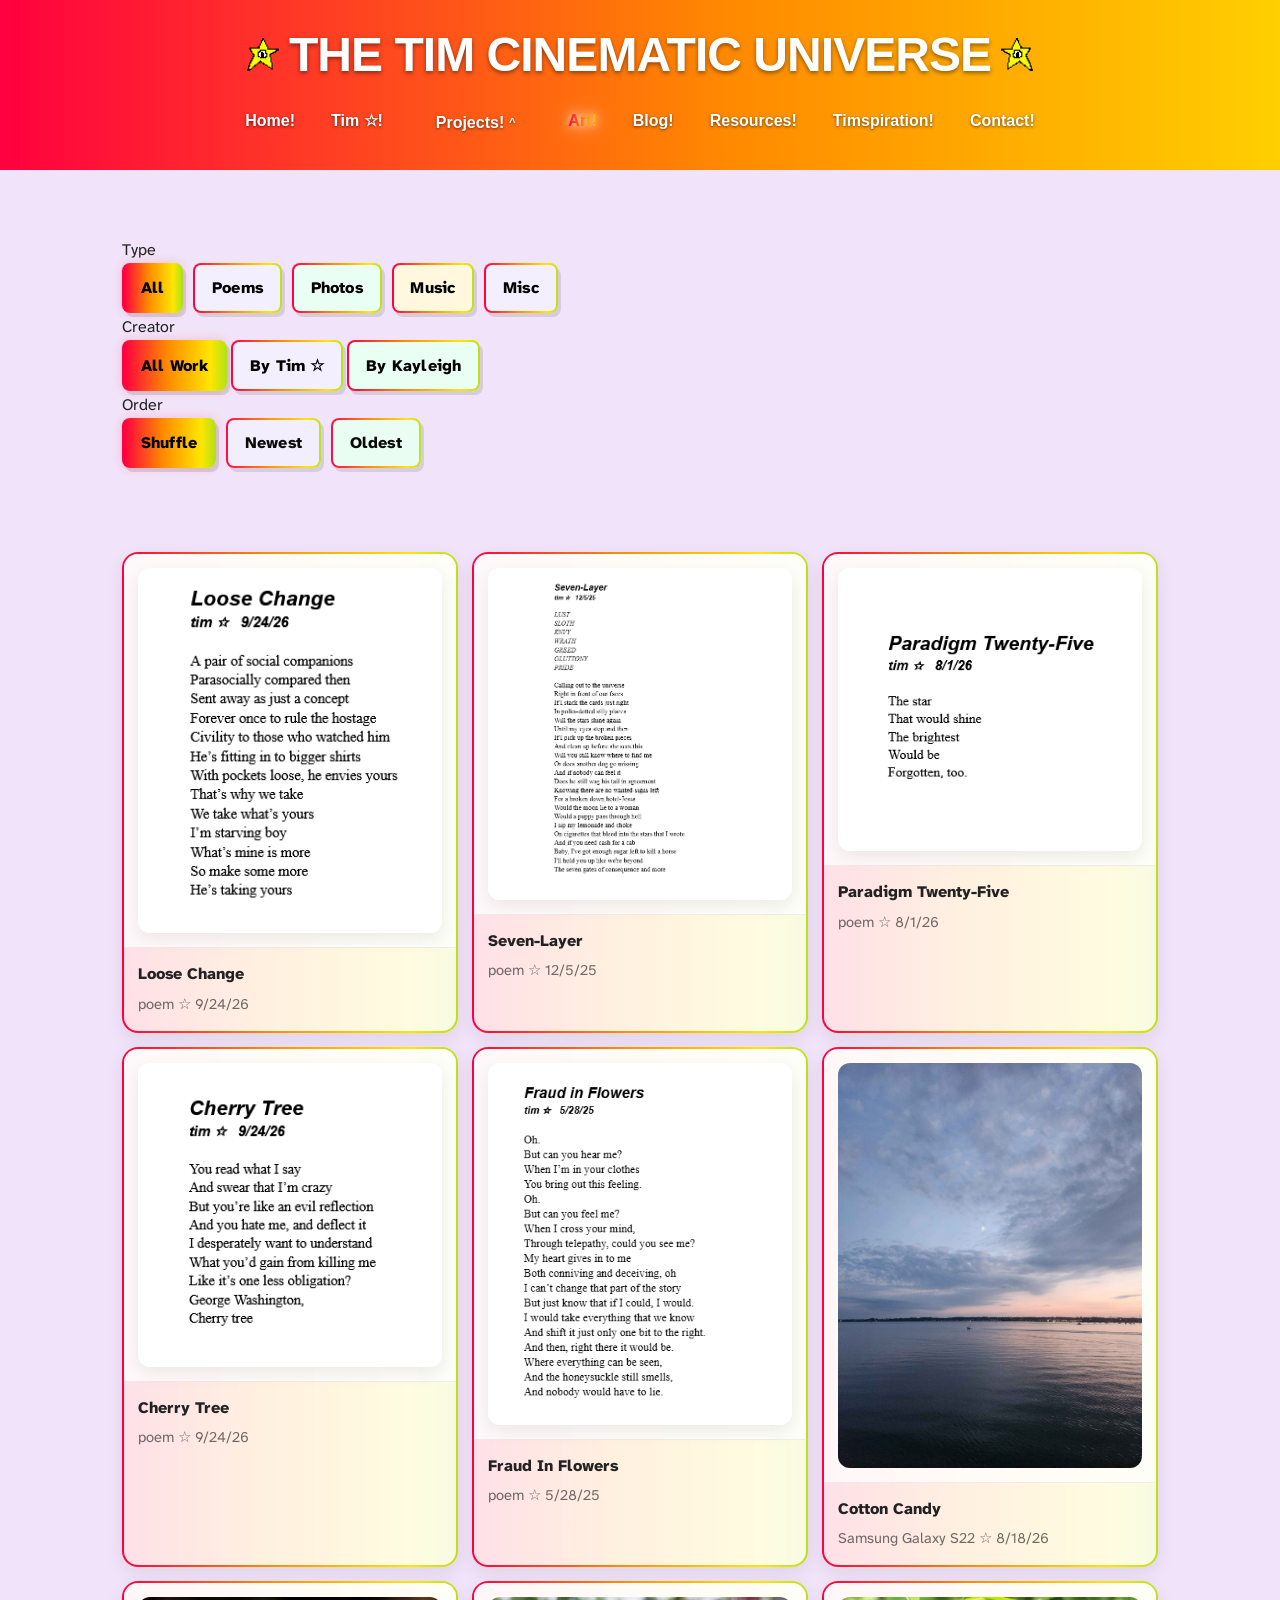
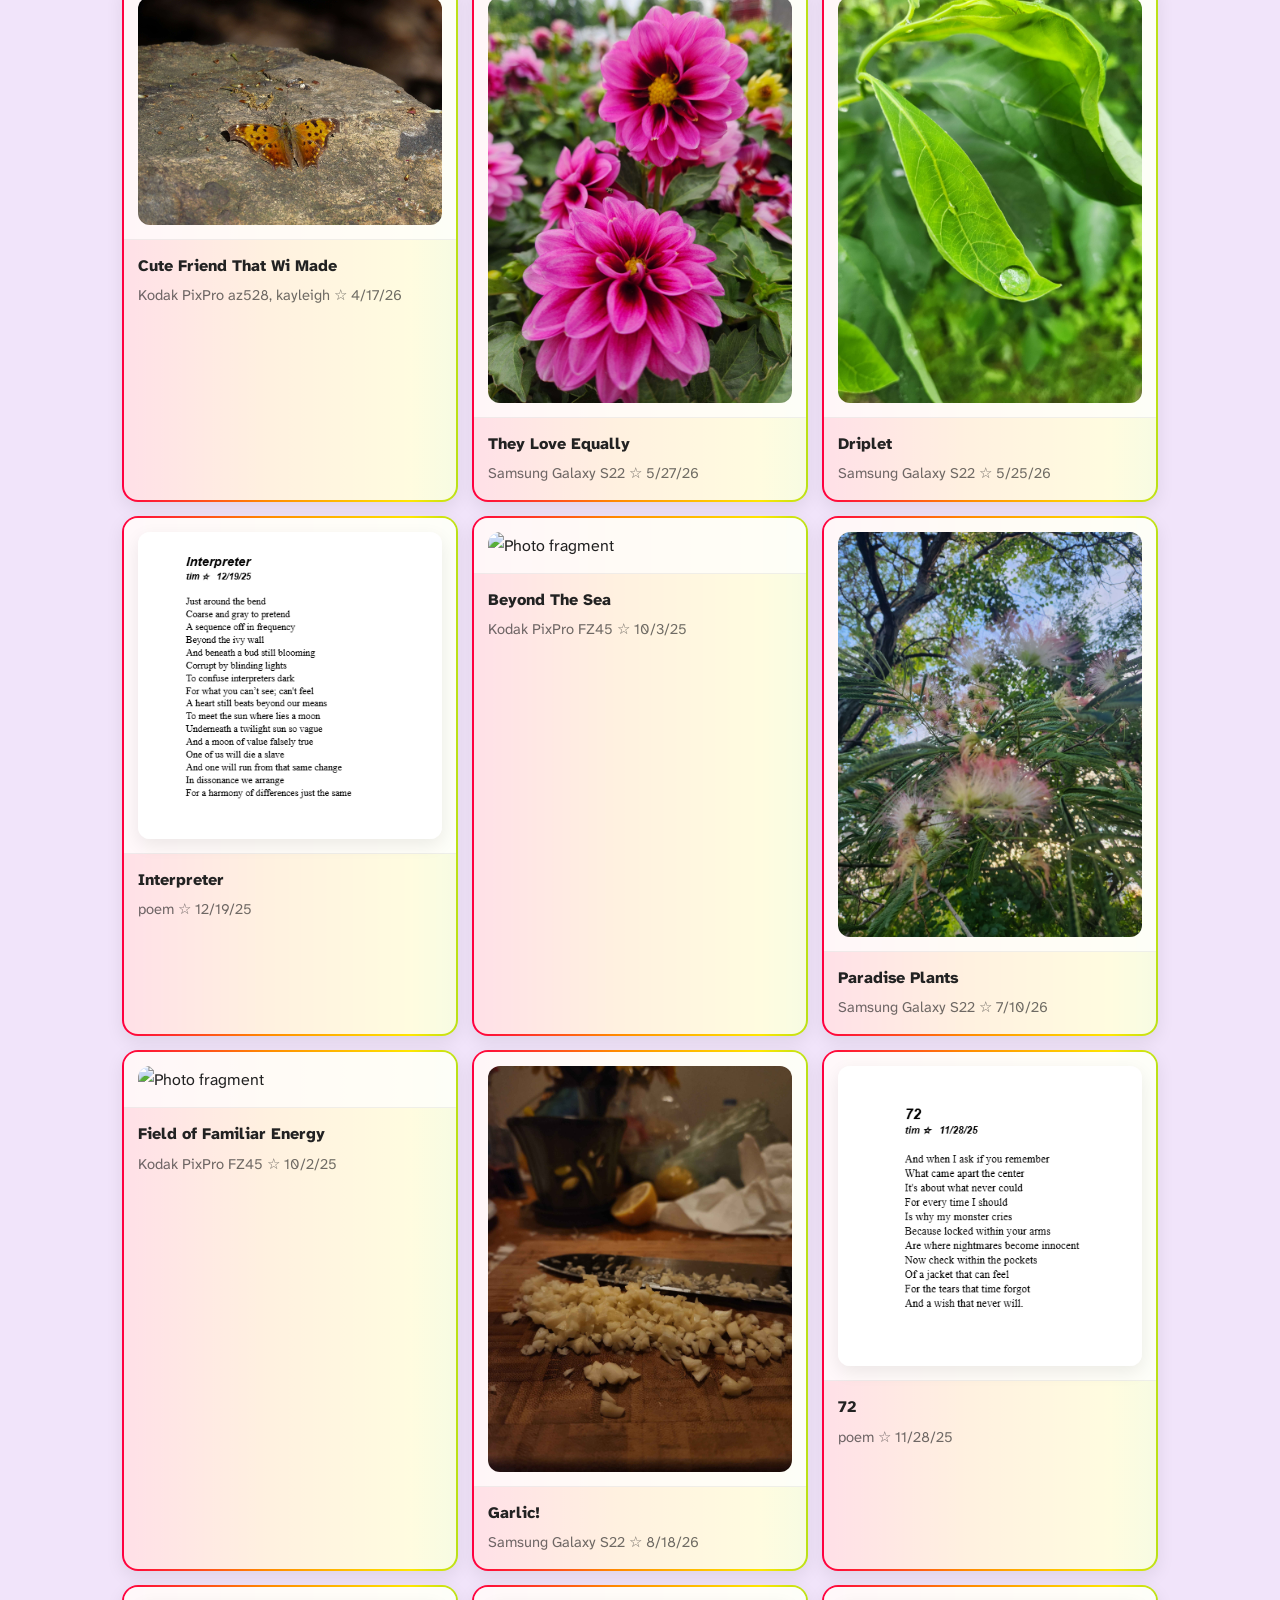
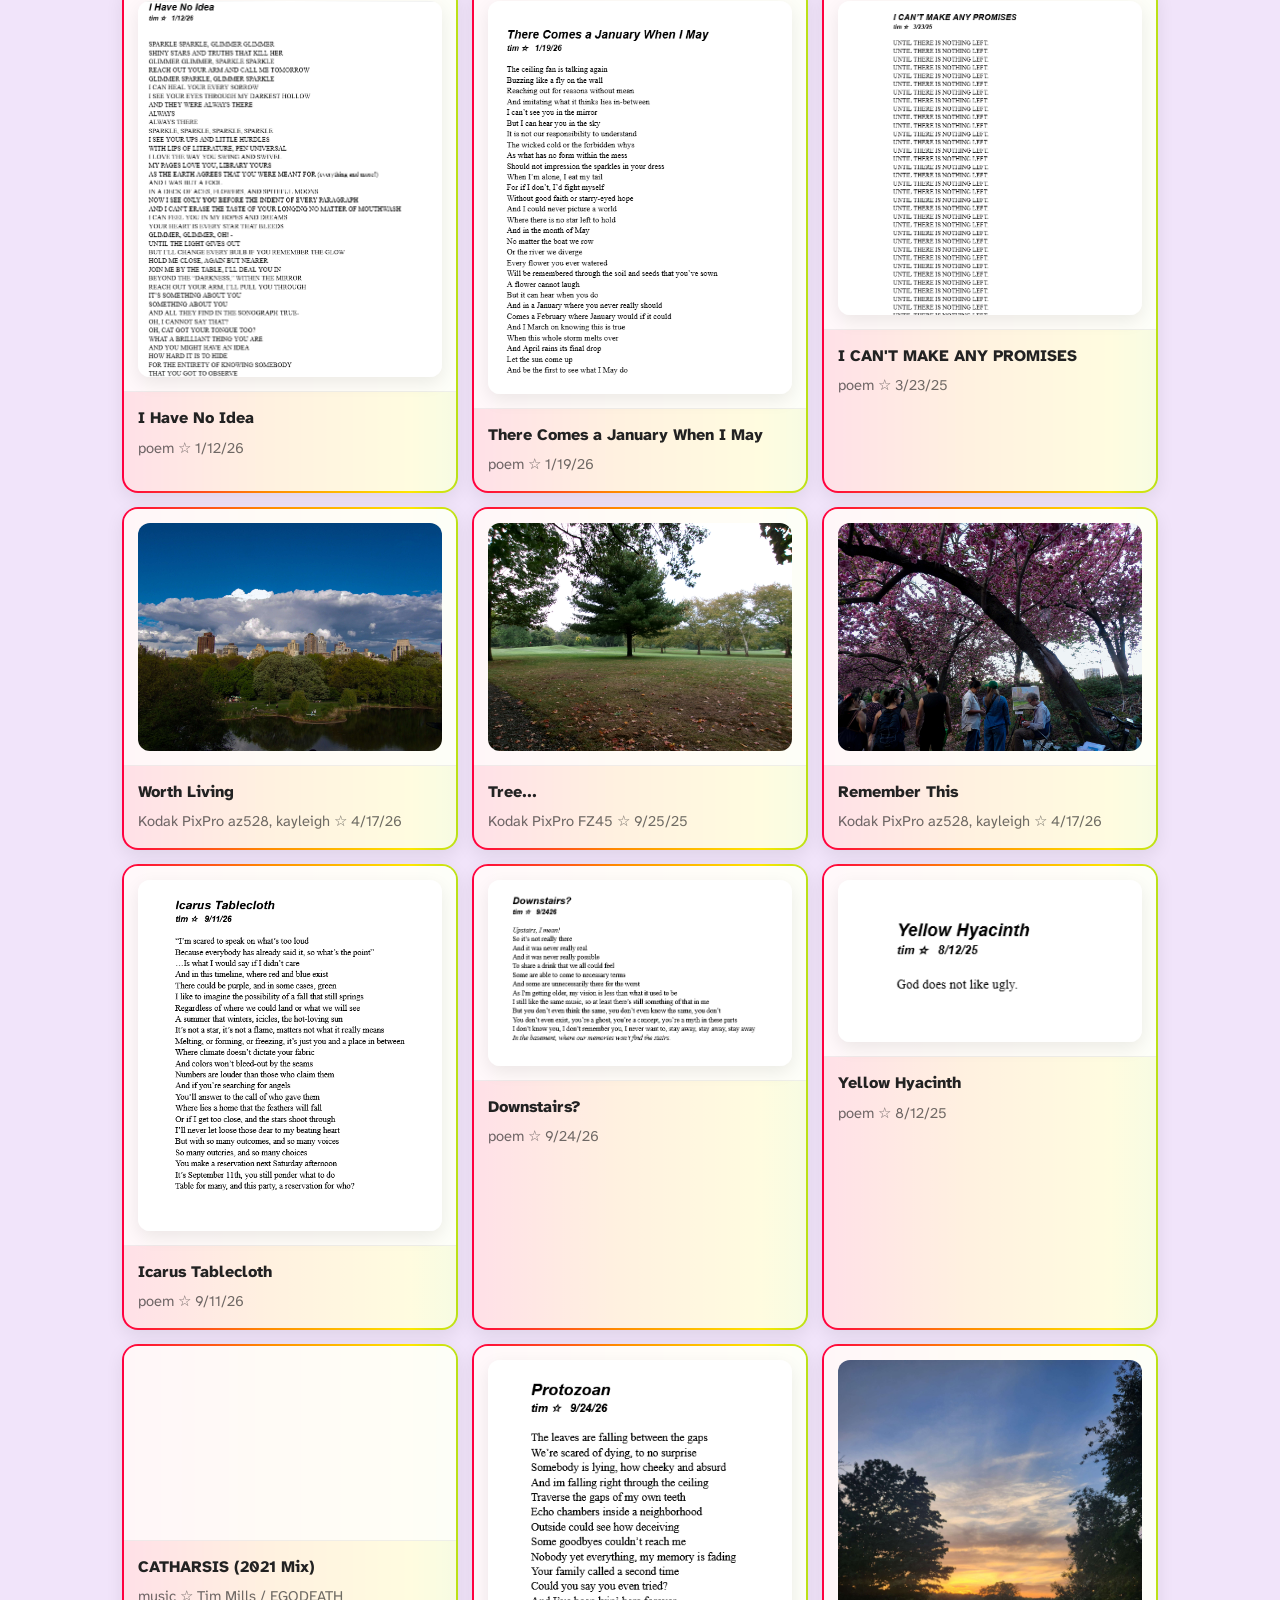
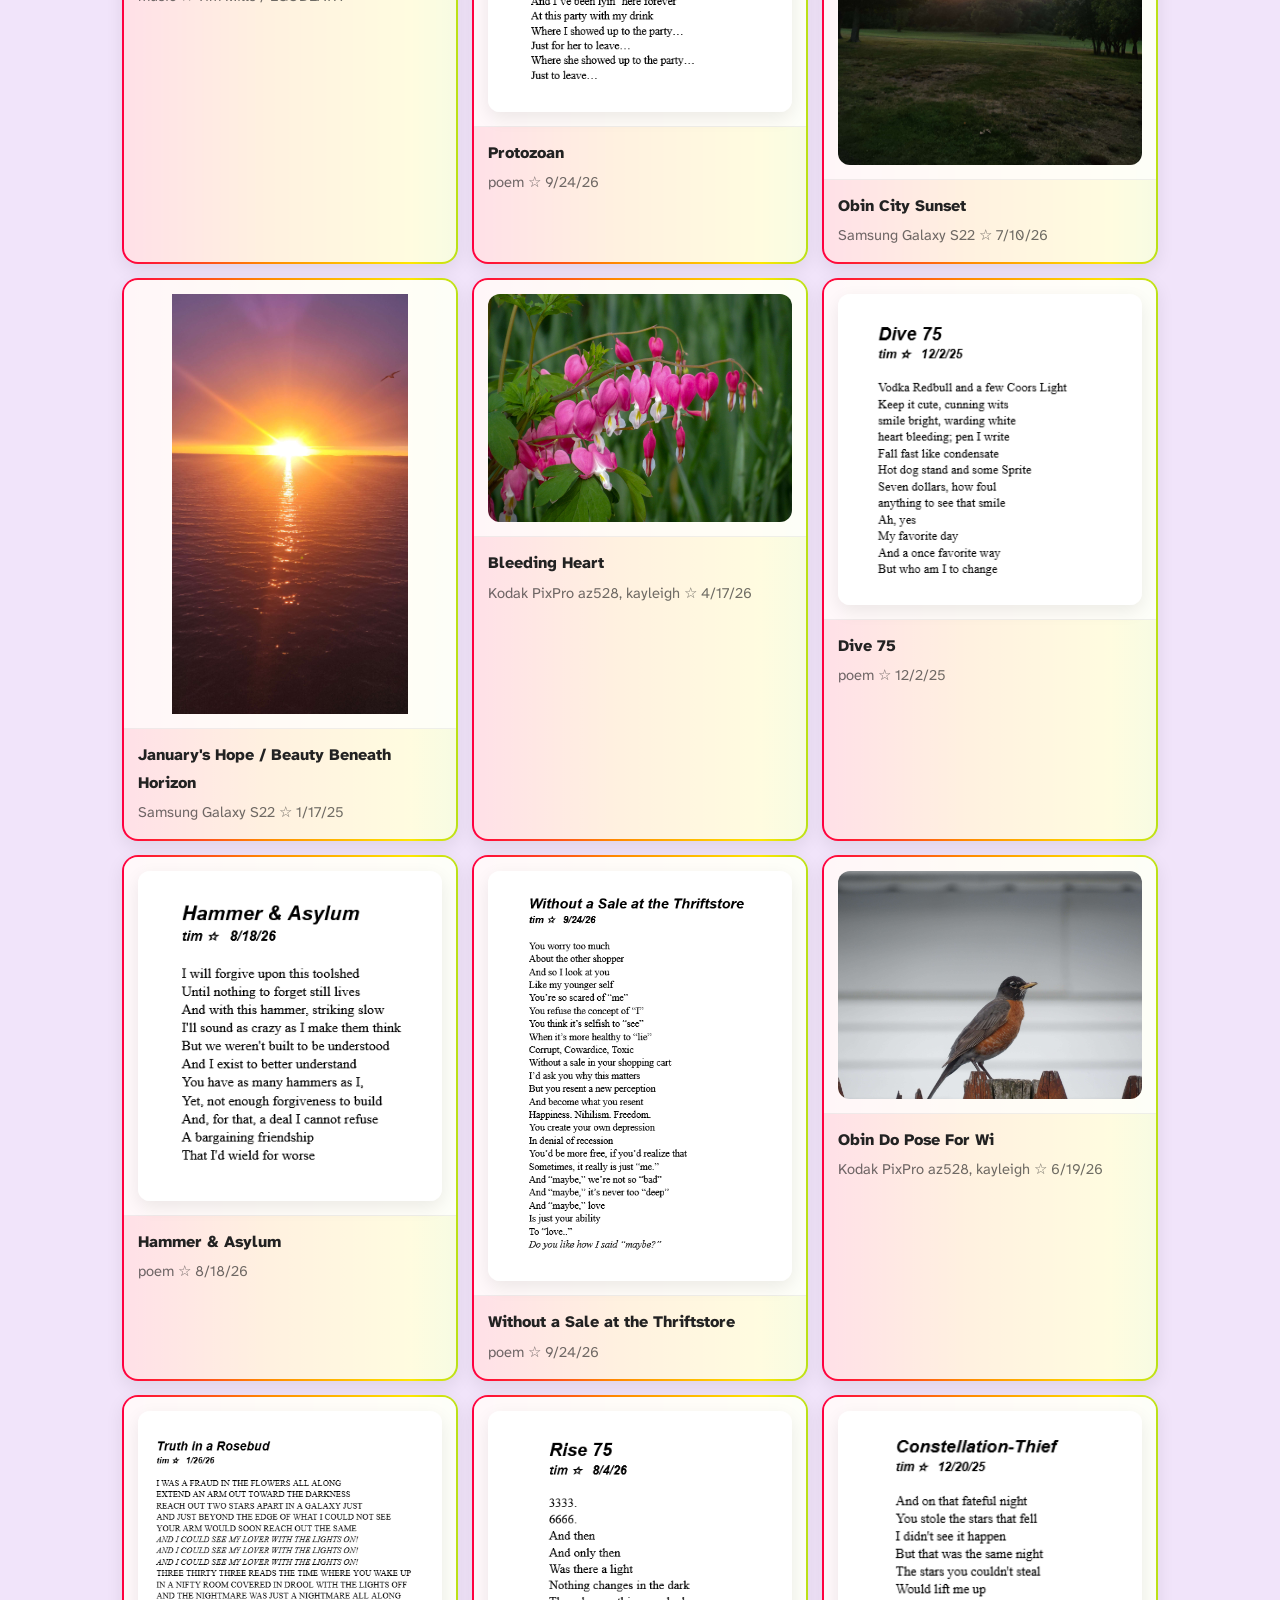
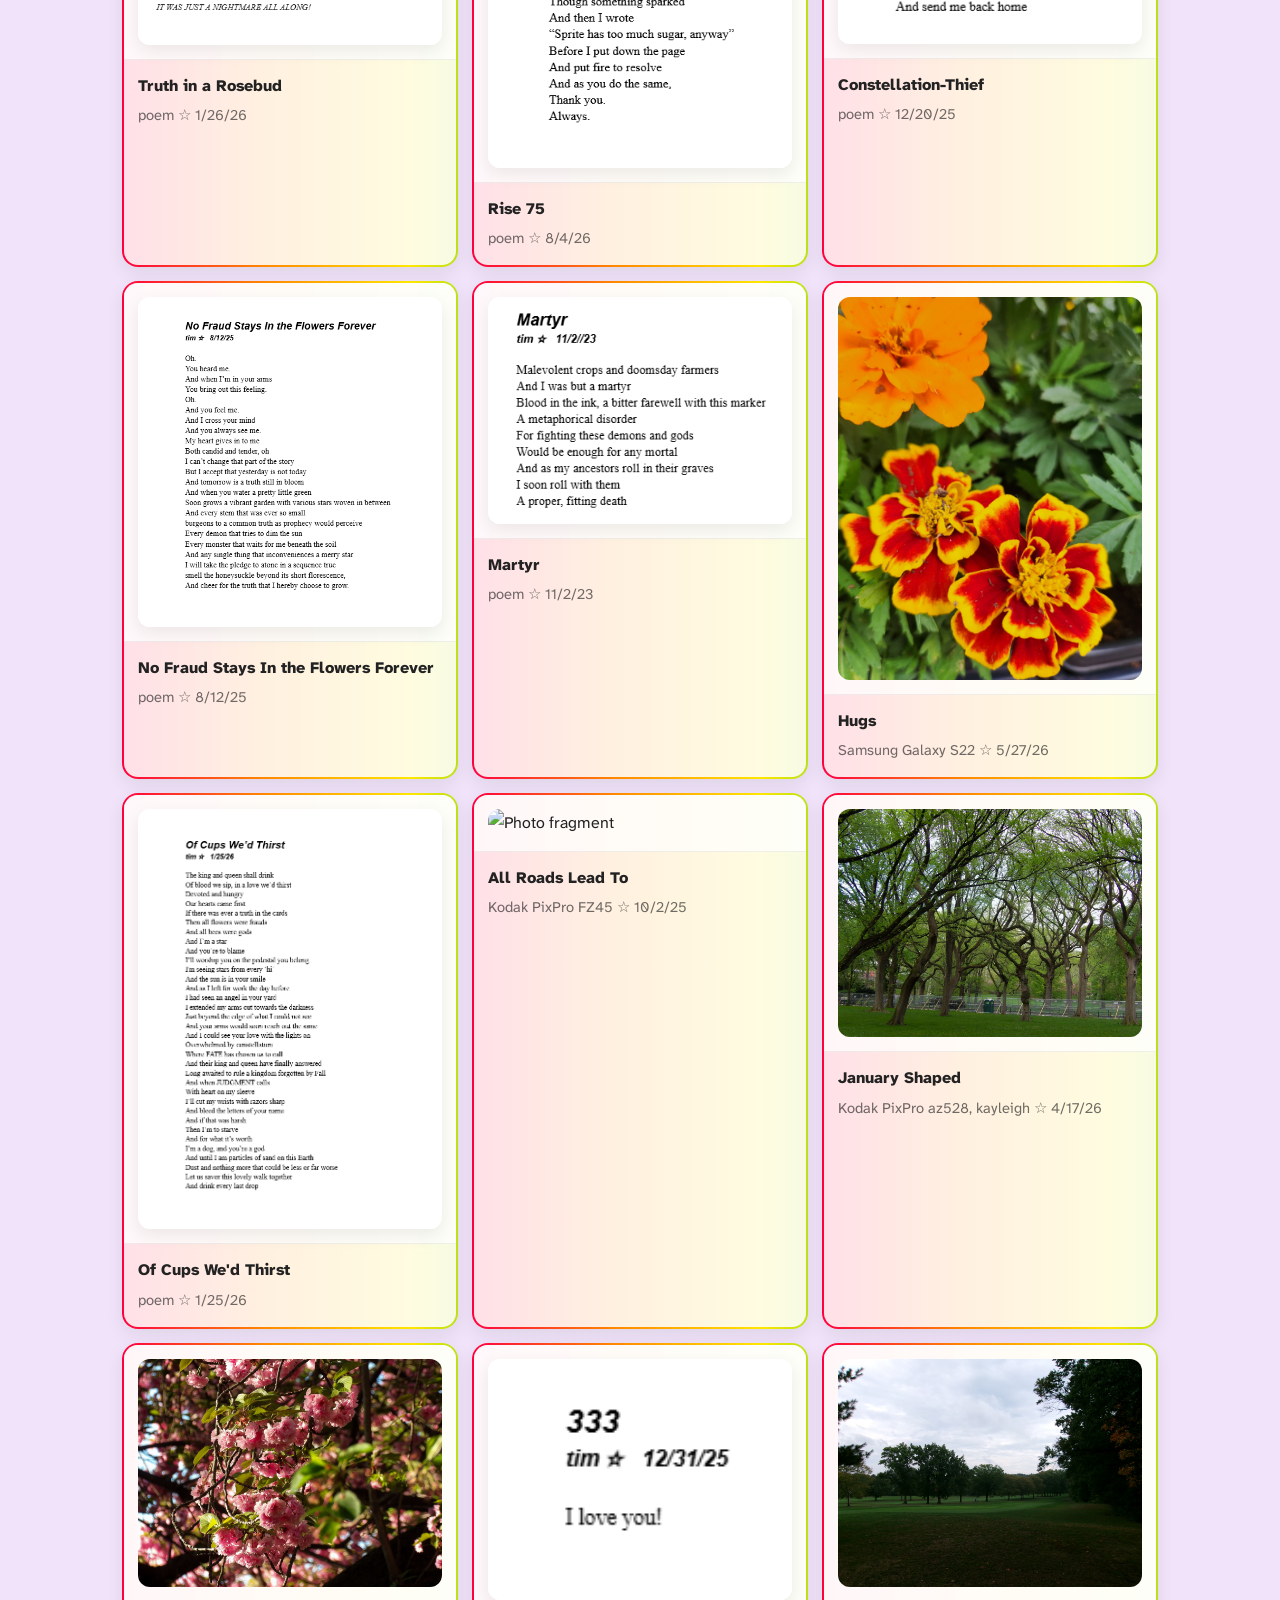
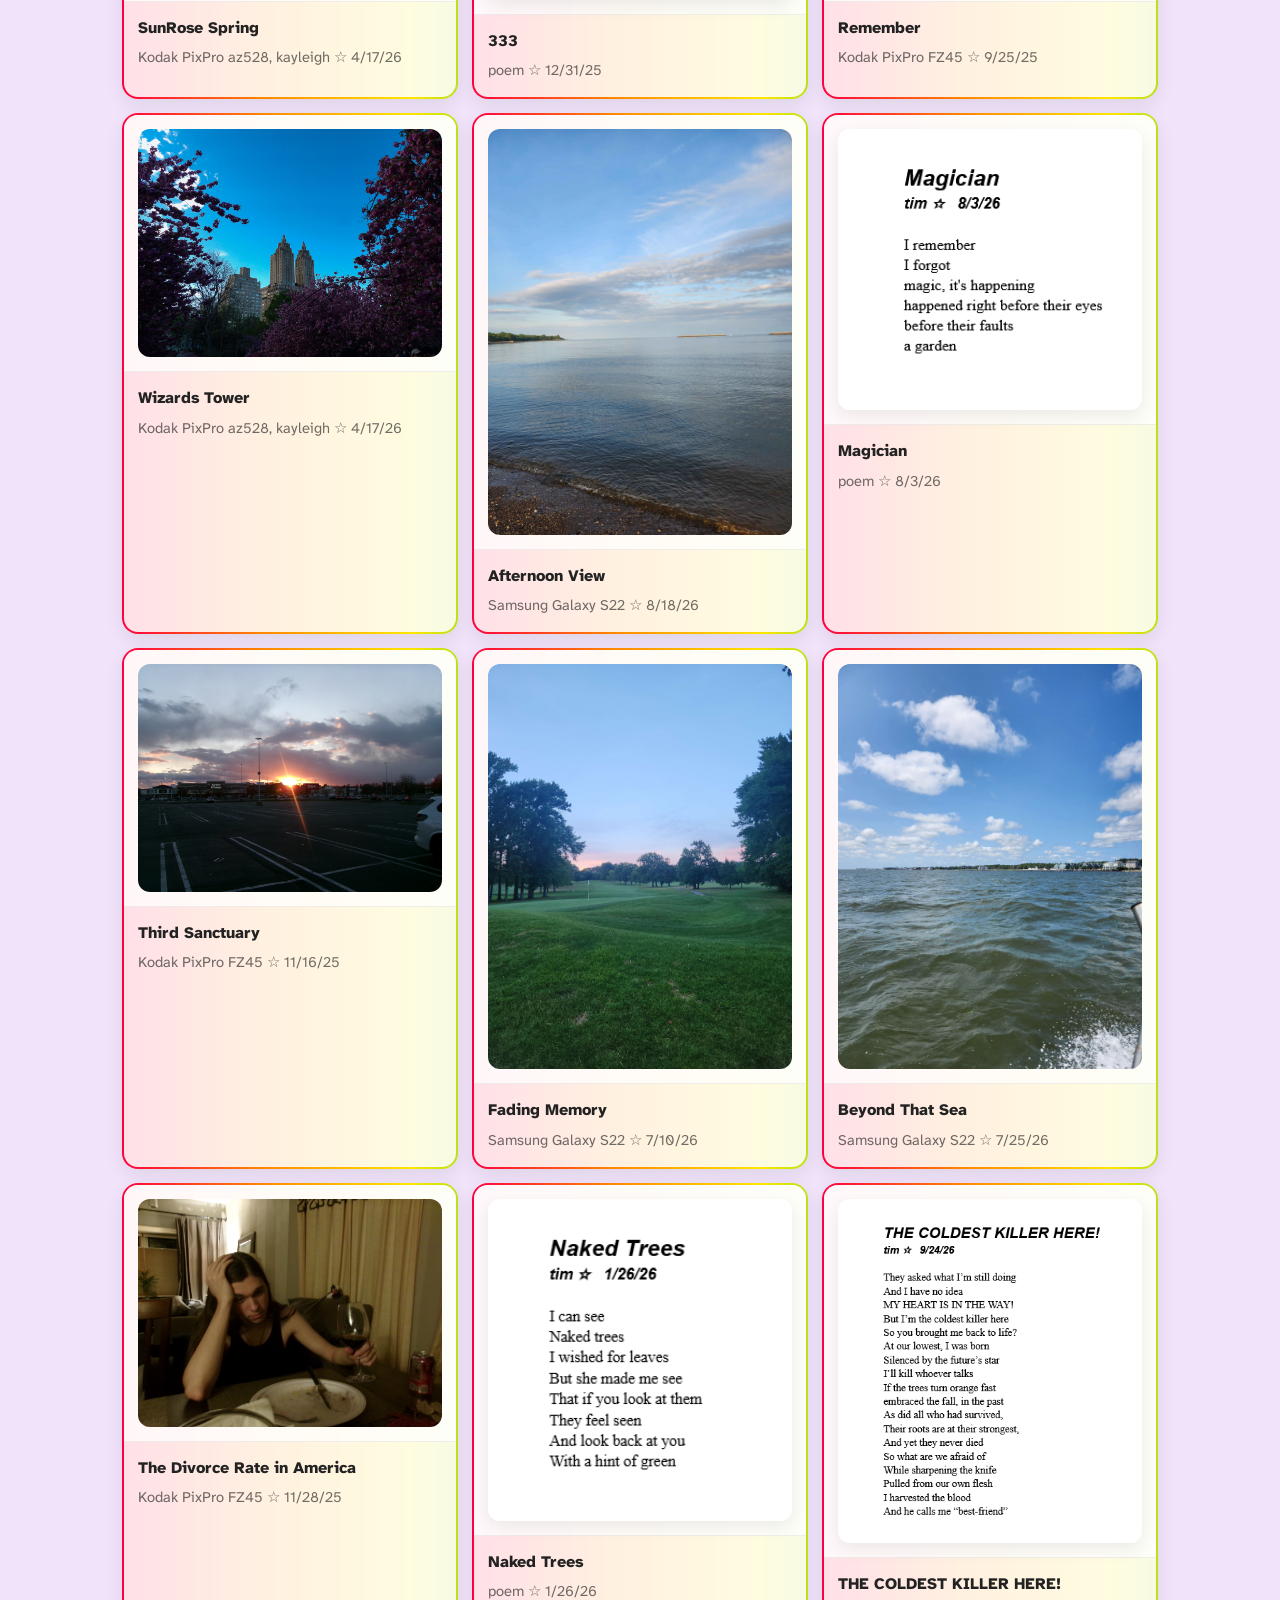
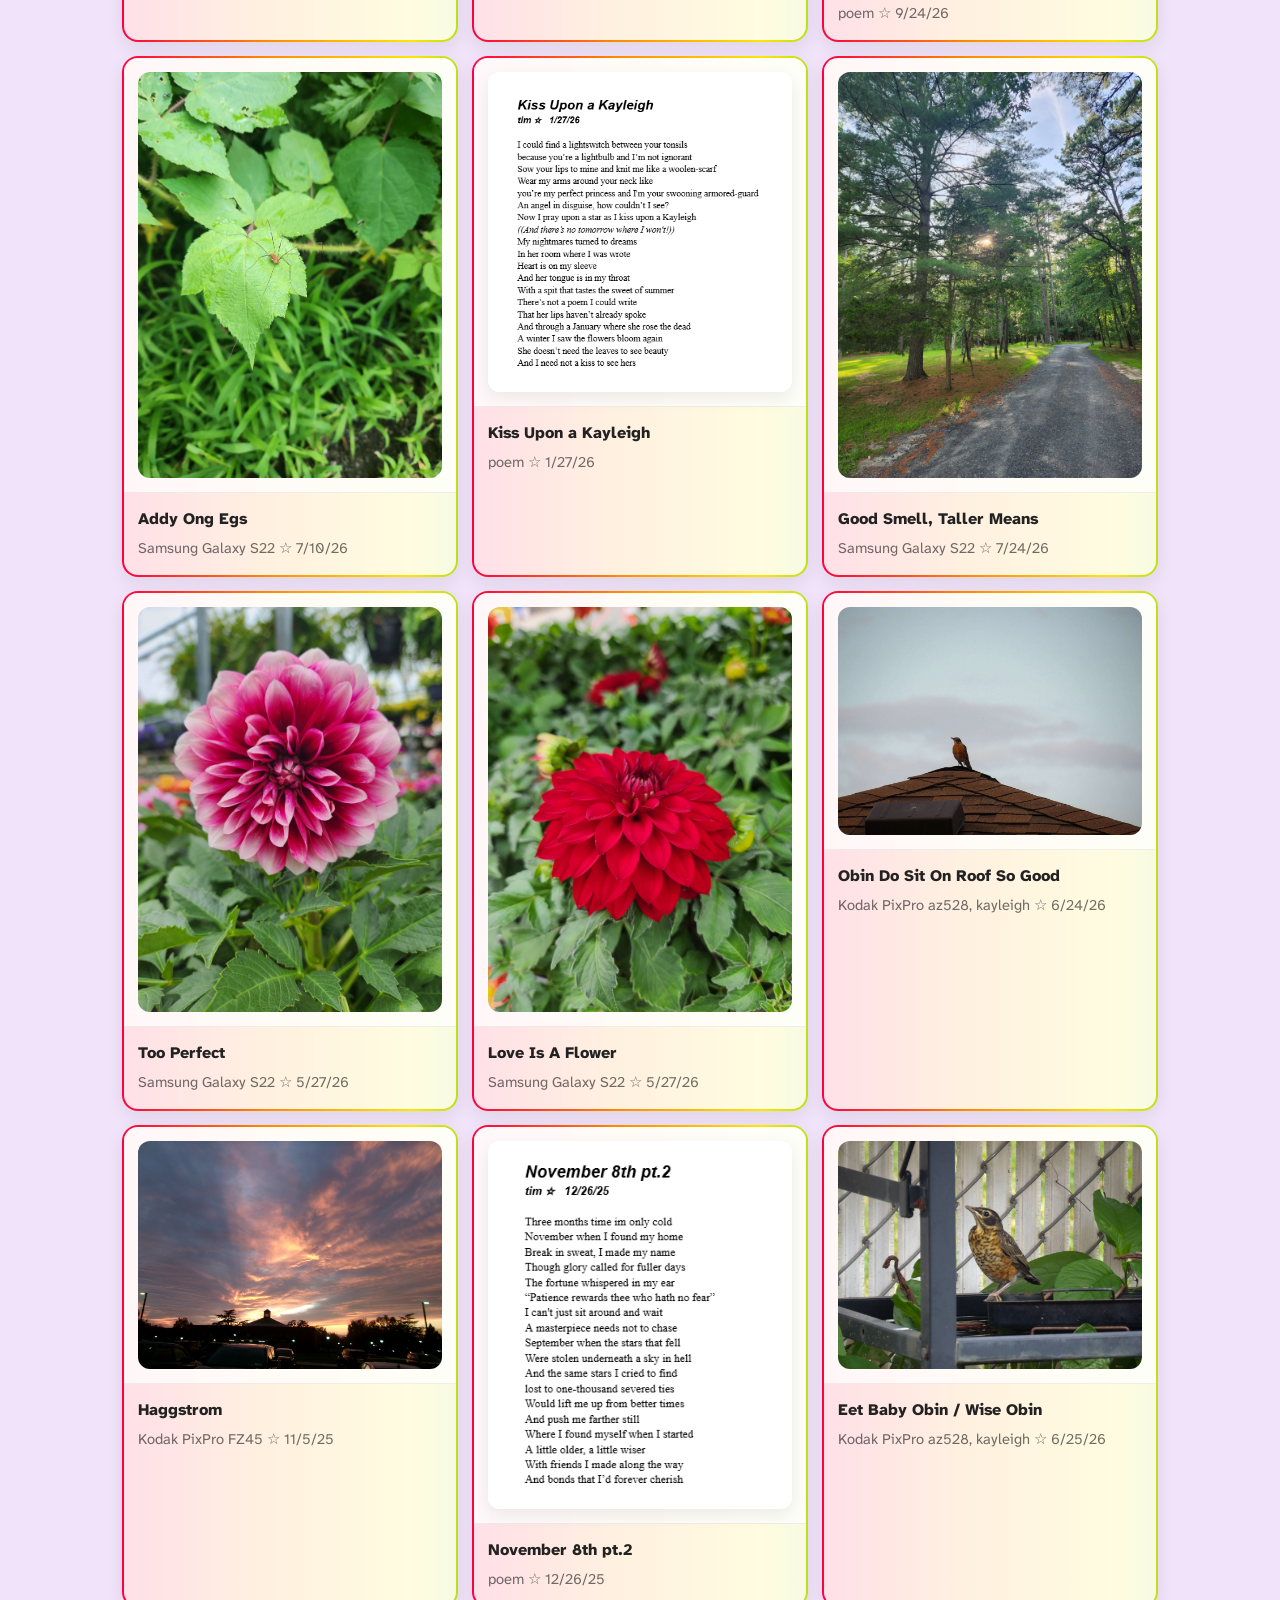
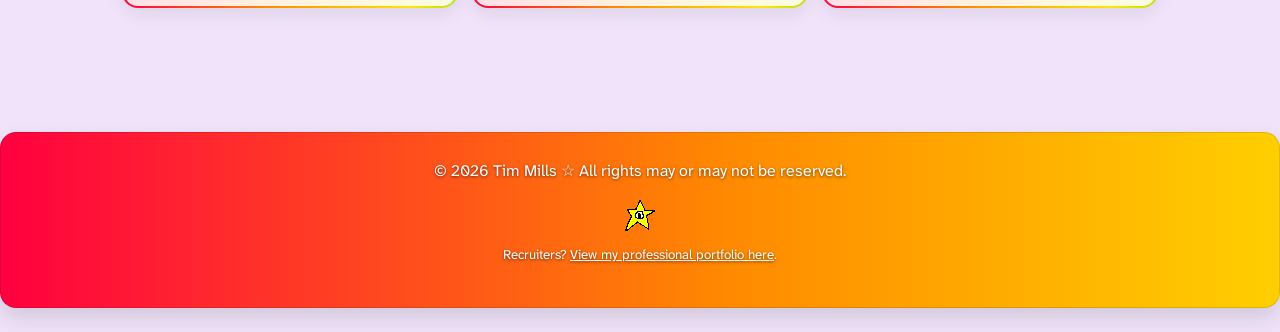
==== html/art.html @ 5dd43564 "menu button condenses header on mobile" ====
<!DOCTYPE html>
<html lang="en">
<head>
  <meta charset="UTF-8" />
  <meta name="viewport" content="width=device-width, initial-scale=1.0" />
  <link rel="icon" id="favicon" type="image/gif" href="../images/STARGORE_BLINK.gif" sizes="32x32">
  <title>☆ THE TIM CINEMATIC UNIVERSE ☆</title>
  <link rel="stylesheet" href="../css/01-base.css" />
  <link rel="stylesheet" href="../css/02-utilities.css" />
  <link rel="stylesheet" href="../css/03-animations.css" />
  <link rel="stylesheet" href="../css/10-layout.css" />
  <link rel="stylesheet" href="../css/20-components.css" />
  <link rel="stylesheet" href="../css/30-timeline.css" />
  <link rel="stylesheet" href="../css/40-header-footer.css" />
  <link rel="stylesheet" href="../css/80-fragments.css" />
  <link rel="stylesheet" href="../css/90-mobile.css" />
</head>
<body>
  <header id="top">
    <h1 class="site-title" style="font-size: 3rem;">
      <span class="site-title-character site-title-character-left">
        <img class="character-static" src="../images/STARGORE_BLINK.gif" alt="">
        <img class="character-moving" src="../images/STARGORE_SCARED.png" alt="">
      </span>
      <span class="site-title-text">THE TIM CINEMATIC UNIVERSE</span>
      <span class="site-title-character site-title-character-right">
        <img class="character-static" src="../images/STARGORE_BLINK.gif" alt="">
        <img class="character-moving" src="../images/STARGORE_SCARED.png" alt="">
      </span>
</h1>

<button
  type="button"
  class="site-nav-toggle"
  id="siteNavToggle"
  aria-expanded="false"
  aria-controls="siteNav"
>
☆~ MENU ~☆
</button>

<nav class="site-nav" id="siteNav" aria-label="Primary navigation">
      <a href="../index.html">Home!</a>
      <a href="tim.html">Tim ☆!</a>
      <div class="nav-dropdown">
        <button
          type="button"
          class="nav-dropdown-toggle"
          aria-expanded="false"
          aria-haspopup="true"
          aria-controls="projectsDropdownMenu"
        >
          Projects!
        </button>
        <div class="nav-dropdown-menu" id="projectsDropdownMenu">
          <a href="projects-games.html">Games</a>
          <a href="projects-writing.html">Writing</a>
          <a href="projects-music.html">Music</a>
          <a href="projects-friends.html">Friend-Work</a>
        </div>
      </div>
      <a href="art.html" class="current-page" aria-current="page">Art!</a>
      <a href="blog.html">Blog!</a>
      <a href="resources.html">Resources!</a>
      <a href="timspiration.html">Timspiration!</a>
      <a href="contact.html">Contact!</a>
    </nav>
  </header>
  <main class="frag-page">
    <section class="frag-hero">
      <div class="frag-control-panel">
        <div class="frag-control-group frag-control-types">
          <div class="frag-control-label">Type</div>
          <div class="frag-filters" role="tablist" aria-label="Fragment type filters">
            <button class="chip is-active" data-filter="all" role="tab">All</button>
            <button class="chip" data-filter="poem" role="tab">Poems</button>
            <button class="chip" data-filter="photo" role="tab">Photos</button>
            <button class="chip" data-filter="music" role="tab">Music</button>
            <button class="chip" data-filter="misc" role="tab">Misc</button>
          </div>
        </div>
        <div class="frag-control-group frag-control-creators">
          <div class="frag-control-label">Creator</div>
          <div class="frag-creator-filters" role="tablist" aria-label="Fragment creator filters">
            <button class="chip is-active" data-creator-filter="all" role="tab">All Work</button>
            <button class="chip" data-creator-filter="tim" role="tab">By Tim ☆</button>
            <button class="chip" data-creator-filter="kayleigh" role="tab">By Kayleigh</button>
          </div>
        </div>
        <div class="frag-control-group frag-control-actions">
          <div class="frag-control-label">Order</div>
          <div class="frag-actions">
            <button class="chip chip-ghost" id="shuffleBtn" type="button" title="Shuffle at em'">Shuffle</button>
            <button class="chip chip-ghost" id="sortNewestBtn" type="button">Newest</button>
            <button class="chip chip-ghost" id="sortOldestBtn" type="button">Oldest</button>
          </div>
        </div>
      </div>
    </section>
    <section class="frag-grid" id="fragGrid">
      <article class="frag-card frag-music" data-type="music" data-creator="tim" data-hidden="false">
        <div class="frag-media frag-music-media">
          <iframe
            width="100%"
            height="166"
            scrolling="no"
            frameborder="no"
            allow="autoplay"
            title="SoundCloud player"
            src="https://w.soundcloud.com/player/?url=https%3A//soundcloud.com/user-423537902/chilly-bone&color=%238a63ff&auto_play=false&hide_related=false&show_comments=true&show_user=true&show_reposts=false&show_teaser=true">
          </iframe>
        </div>
        <div class="frag-meta">
          <div class="frag-name">CATHARSIS (2021 Mix)</div>
          <div class="frag-tag">music ☆ Tim Mills / EGODEATH</div>
        </div>
      </article>
       <article class="frag-card frag-paper" data-type="poem" data-hidden="false" data-date="2026-09-11" data-creator="tim">
        <a class="frag-open" href="../images/Icarus Tablecloth_poem.png" data-kind="image" data-title="Icarus Tablecloth" data-sub="poem ☆ 9/11/26">
          <div class="frag-media">
            <img loading="lazy" src="../images/Icarus Tablecloth_poem.png" alt="Poem scan: Icarus Tablecloth" class="frag-img">
          </div>
          <div class="frag-meta">
            <div class="frag-name">Icarus Tablecloth</div>
            <div class="frag-tag">poem ☆ 9/11/26</div>
          </div>
        </a>
      </article>
      <article class="frag-card frag-paper" data-type="poem" data-hidden="false" data-date="2026-08-18" data-creator="tim">
        <a class="frag-open" href="../images/hammer&asylum_poem.png" data-kind="image" data-title="Hammer & Asylum " data-sub="poem ☆ 8/18/26">
          <div class="frag-media">
            <img loading="lazy" src="../images/hammer&asylum_poem.png" alt="Poem scan: Hammer & Asylum" class="frag-img">
          </div>
          <div class="frag-meta">
            <div class="frag-name">Hammer & Asylum</div>
            <div class="frag-tag">poem ☆ 8/18/26</div>
          </div>
        </a>
      </article>
      <article class="frag-card frag-paper" data-type="poem" data-hidden="false" data-date="2026-08-03" data-creator="tim">
        <a class="frag-open" href="../images/Magician_poem.png" data-kind="image" data-title="Magician" data-sub="poem ☆ 8/3/26">
          <div class="frag-media">
            <img loading="lazy" src="../images/Magician_poem.png" alt="Poem scan: Magician" class="frag-img">
          </div>
          <div class="frag-meta">
            <div class="frag-name">Magician</div>
            <div class="frag-tag">poem ☆ 8/3/26</div>
          </div>
        </a>
      </article>
      <article class="frag-card frag-paper" data-type="poem" data-hidden="false" data-date="2026-08-01" data-creator="tim">
        <a class="frag-open" href="../images/paradigmtwentyfive_poem.png" data-kind="image" data-title="Paradigm Twenty-Five" data-sub="poem ☆ 8/1/26">
          <div class="frag-media">
            <img loading="lazy" src="../images/paradigmtwentyfive_poem.png" alt="Poem scan: ParadigmTwentyFive" class="frag-img">
          </div>
          <div class="frag-meta">
            <div class="frag-name">Paradigm Twenty-Five</div>
            <div class="frag-tag">poem ☆ 8/1/26</div>
          </div>
        </a>
       <article class="frag-card frag-paper" data-type="poem" data-hidden="false" data-date="2026-09-24" data-creator="tim">
        <a class="frag-open" href="../images/thecoldestkillerhere_poem.png" data-kind="image" data-title="THE COLDEST KILLER HERE!" data-sub="poem ☆ 9/24/26">
          <div class="frag-media">
            <img loading="lazy" src="../images/thecoldestkillerhere_poem.png" alt="Poem scan: THE COLDEST KILLER HERE!" class="frag-img">
          </div>
          <div class="frag-meta">
            <div class="frag-name">THE COLDEST KILLER HERE!</div>
            <div class="frag-tag">poem ☆ 9/24/26</div>
          </div>
        </a>
      </article>
       <article class="frag-card frag-paper" data-type="poem" data-hidden="false" data-date="2026-09-24" data-creator="tim">
        <a class="frag-open" href="../images/CherryTree_poem.png" data-kind="image" data-title="Cherry Tree" data-sub="poem ☆ 9/24/26">
          <div class="frag-media">
            <img loading="lazy" src="../images/CherryTree_poem.png" alt="Poem scan: Cherry Tree" class="frag-img">
          </div>
          <div class="frag-meta">
            <div class="frag-name">Cherry Tree</div>
            <div class="frag-tag">poem ☆ 9/24/26</div>
          </div>
        </a>
      </article>
       <article class="frag-card frag-paper" data-type="poem" data-hidden="false" data-date="2026-09-24" data-creator="tim">
        <a class="frag-open" href="../images/WithoutASaleAtTheThriftStore_Poem.png" data-kind="image" data-title="Without a Sale at the Thriftstore" data-sub="poem ☆ 9/24/26">
          <div class="frag-media">
            <img loading="lazy" src="../images/WithoutASaleAtTheThriftStore_Poem.png" alt="Poem scan: Without a Sale at the Thriftstore" class="frag-img">
          </div>
          <div class="frag-meta">
            <div class="frag-name">Without a Sale at the Thriftstore</div>
            <div class="frag-tag">poem ☆ 9/24/26</div>
          </div>
        </a>
      </article>
      <article class="frag-card frag-paper" data-type="poem" data-hidden="false" data-date="2026-09-24" data-creator="tim">
        <a class="frag-open" href="../images/Loosechange_poem.png" data-kind="image" data-title="Loose Change" data-sub="poem ☆ 9/24/26">
          <div class="frag-media">
            <img loading="lazy" src="../images/Loosechange_poem.png" alt="Poem scan: Loose Change" class="frag-img">
          </div>
          <div class="frag-meta">
            <div class="frag-name">Loose Change</div>
            <div class="frag-tag">poem ☆ 9/24/26</div>
          </div>
        </a>
      </article>
      <article class="frag-card frag-paper" data-type="poem" data-hidden="false" data-date="2026-09-24" data-creator="tim">
        <a class="frag-open" href="../images/protozoan_poem.png" data-kind="image" data-title="Protozoan" data-sub="poem ☆ 9/24/26">
          <div class="frag-media">
            <img loading="lazy" src="../images/protozoan_poem.png" alt="Poem scan: Protozoan" class="frag-img">
          </div>
          <div class="frag-meta">
            <div class="frag-name">Protozoan</div>
            <div class="frag-tag">poem ☆ 9/24/26</div>
          </div>
        </a>
      </article>
      <article class="frag-card frag-paper" data-type="poem" data-hidden="false" data-date="2026-09-24" data-creator="tim">
        <a class="frag-open" href="../images/downstairs_poem.png" data-kind="image" data-title="Downstairs?" data-sub="poem ☆ 9/24/26">
          <div class="frag-media">
            <img loading="lazy" src="../images/downstairs_poem.png" alt="Poem scan: Downstairs?" class="frag-img">
          </div>
          <div class="frag-meta">
            <div class="frag-name">Downstairs?</div>
            <div class="frag-tag">poem ☆ 9/24/26</div>
          </div>
        </a>
      </article>
      <article class="frag-card frag-paper" data-type="poem" data-hidden="false" data-date="2026-08-04" data-creator="tim">
        <a class="frag-open" href="../images/Rise75_poem.png" data-kind="image" data-title="Rise 75" data-sub="poem ☆ 8/4/26">
          <div class="frag-media">
            <img loading="lazy" src="../images/Rise75_poem.png" alt="Poem scan: fraudinflowers" class="frag-img">
          </div>
          <div class="frag-meta">
            <div class="frag-name">Rise 75</div>
            <div class="frag-tag">poem ☆ 8/4/26</div>
          </div>
        </a>
      </article>
      <article class="frag-card frag-paper" data-type="poem" data-hidden="false" data-date="2025-05-28" data-creator="tim">
        <a class="frag-open" href="../images/fraudinflowers_poem.png" data-kind="image" data-title="Fraud In Flowers" data-sub="poem ☆ 5/28/25">
          <div class="frag-media">
            <img loading="lazy" src="../images/fraudinflowers_poem.png" alt="Poem scan: fraudinflowers" class="frag-img">
          </div>
          <div class="frag-meta">
            <div class="frag-name">Fraud In Flowers</div>
            <div class="frag-tag">poem ☆ 5/28/25</div>
          </div>
        </a>
      </article>
      <article class="frag-card frag-paper" data-type="poem" data-hidden="false" data-date="2025-11-28" data-creator="tim">
        <a class="frag-open" href="../images/72_poem.png" data-kind="image" data-title="72" data-sub="poem ☆ 11/28/25">
          <div class="frag-media">
            <img loading="lazy" src="../images/72_poem.png" alt="Poem scan: 72" class="frag-img">
          </div>
          <div class="frag-meta">
            <div class="frag-name">72</div>
            <div class="frag-tag">poem ☆ 11/28/25</div>
          </div>
        </a>
      </article>
      <article class="frag-card frag-paper" data-type="poem" data-hidden="false" data-date="2025-12-20" data-creator="tim">
        <a class="frag-open" href="../images/constellationthief_poem.png" data-kind="image" data-title="Constellation-Thief" data-sub="poem ☆ 12/20/25">
          <div class="frag-media">
            <img loading="lazy" src="../images/constellationthief_poem.png" alt="Poem scan: constellationthief" class="frag-img">
          </div>
          <div class="frag-meta">
            <div class="frag-name">Constellation-Thief</div>
            <div class="frag-tag">poem ☆ 12/20/25</div>
          </div>
        </a>
      </article>
      <article class="frag-card frag-paper" data-type="poem" data-hidden="false" data-date="2025-12-02" data-creator="tim">
        <a class="frag-open" href="../images/dive75_poem.png" data-kind="image" data-title="Dive 75" data-sub="poem ☆ 12/2/25">
          <div class="frag-media">
            <img loading="lazy" src="../images/dive75_poem.png" alt="Poem scan: Dive 75" class="frag-img">
          </div>
          <div class="frag-meta">
            <div class="frag-name">Dive 75</div>
            <div class="frag-tag">poem ☆ 12/2/25</div>
          </div>
        </a>
      </article>
      <article class="frag-card frag-paper" data-type="poem" data-hidden="false" data-date="2025-03-23" data-creator="tim">
        <a class="frag-open" href="../images/icantmakeanypromises_poem.png" data-kind="image" data-title="I CAN'T MAKE ANY PROMISES" data-sub="poem ☆ 3/23/25">
          <div class="frag-media">
            <img loading="lazy" src="../images/icantmakeanypromises_poem.png" alt="Poem scan: I CAN'T MAKE ANY PROMISES" class="frag-img">
          </div>
          <div class="frag-meta">
            <div class="frag-name">I CAN'T MAKE ANY PROMISES</div>
            <div class="frag-tag">poem ☆ 3/23/25</div>
          </div>
        </a>
      </article>
      <article class="frag-card frag-paper" data-type="poem" data-hidden="false" data-date="2026-01-12" data-creator="tim">
        <a class="frag-open" href="../images/ihavenoidea_poem.png" data-kind="image" data-title="I Have No Idea" data-sub="poem ☆ 1/12/26">
          <div class="frag-media">
            <img loading="lazy" src="../images/ihavenoidea_poem.png" alt="Poem scan: I Have No Idea" class="frag-img">
          </div>
          <div class="frag-meta">
            <div class="frag-name">I Have No Idea</div>
            <div class="frag-tag">poem ☆ 1/12/26</div>
          </div>
        </a>
      </article>
      <article class="frag-card frag-paper" data-type="poem" data-hidden="false" data-date="2025-12-19" data-creator="tim">
        <a class="frag-open" href="../images/interpreter_poem.png" data-kind="image" data-title="Interpreter" data-sub="poem ☆ 12/19/25">
          <div class="frag-media">
            <img loading="lazy" src="../images/interpreter_poem.png" alt="Poem scan: Interpreter" class="frag-img">
          </div>
          <div class="frag-meta">
            <div class="frag-name">Interpreter</div>
            <div class="frag-tag">poem ☆ 12/19/25</div>
          </div>
        </a>
      </article>
      <article class="frag-card frag-paper" data-type="poem" data-hidden="false" data-date="2026-01-27" data-creator="tim">
        <a class="frag-open" href="../images/KissUponAKayleigh_poem.png" data-kind="image" data-title="Kiss Upon a Kayleigh" data-sub="poem ☆ 1/27/26">
          <div class="frag-media">
            <img loading="lazy" src="../images/KissUponAKayleigh_poem.png" alt="Poem scan: Kiss Upon a Kayleigh" class="frag-img">
          </div>
          <div class="frag-meta">
            <div class="frag-name">Kiss Upon a Kayleigh</div>
            <div class="frag-tag">poem ☆ 1/27/26</div>
          </div>
        </a>
      </article>
      <article class="frag-card frag-paper" data-type="poem" data-hidden="false" data-date="2026-01-26" data-creator="tim">
        <a class="frag-open" href="../images/nakedtrees_poem.png" data-kind="image" data-title="Naked Trees" data-sub="poem ☆ 1/26/26">
          <div class="frag-media">
            <img loading="lazy" src="../images/nakedtrees_poem.png" alt="Poem scan: Naked Trees" class="frag-img">
          </div>
          <div class="frag-meta">
            <div class="frag-name">Naked Trees</div>
            <div class="frag-tag">poem ☆ 1/26/26</div>
          </div>
        </a>
      </article>
      <article class="frag-card frag-paper" data-type="poem" data-hidden="false" data-date="2025-08-25" data-creator="tim">
        <a class="frag-open" href="../images/nofraudstaysintheflowersforever_poem.png" data-kind="image" data-title="No Fraud Stays In the Flowers Forever" data-sub="poem ☆ 8/12/25">
          <div class="frag-media">
            <img loading="lazy" src="../images/nofraudstaysintheflowersforever_poem.png" alt="Poem scan: nofraudstaysintheflowersforever_poem" class="frag-img">
          </div>
          <div class="frag-meta">
            <div class="frag-name">No Fraud Stays In the Flowers Forever</div>
            <div class="frag-tag">poem ☆ 8/12/25</div>
          </div>
        </a>
      </article>
      <article class="frag-card frag-paper" data-type="poem" data-hidden="false" data-date="2025-12-26" data-creator="tim">
        <a class="frag-open" href="../images/november8thpart2_poem.png" data-kind="image" data-title="November 8th pt.2" data-sub="poem ☆ 12/26/25">
          <div class="frag-media">
            <img loading="lazy" src="../images/november8thpart2_poem.png" alt="Poem scan: november8thpart2_poem" class="frag-img">
          </div>
          <div class="frag-meta">
            <div class="frag-name">November 8th pt.2</div>
            <div class="frag-tag">poem ☆ 12/26/25</div>
          </div>
        </a>
      </article>
      <article class="frag-card frag-paper" data-type="poem" data-hidden="false" data-date="2026-01-25" data-creator="tim">
        <a class="frag-open" href="../images/OfCupsWedThirst_poem.png" data-kind="image" data-title="Of Cups We'd Thirst" data-sub="poem ☆ 1/25/26">
          <div class="frag-media">
            <img loading="lazy" src="../images/OfCupsWedThirst_poem.png" alt="Poem scan: OfCupsWedThirst_poem" class="frag-img">
          </div>
          <div class="frag-meta">
            <div class="frag-name">Of Cups We'd Thirst</div>
            <div class="frag-tag">poem ☆ 1/25/26</div>
          </div>
        </a>
      </article>
      <article class="frag-card frag-paper" data-type="poem" data-hidden="false" data-date="2025-12-05" data-creator="tim">
        <a class="frag-open" href="../images/sevenlayer_poem.png" data-kind="image" data-title="Seven-Layer" data-sub="poem ☆ 12/5/25">
          <div class="frag-media">
            <img loading="lazy" src="../images/sevenlayer_poem.png" alt="Poem scan: sevenlayer_poem" class="frag-img">
          </div>
          <div class="frag-meta">
            <div class="frag-name">Seven-Layer</div>
            <div class="frag-tag">poem ☆ 12/5/25</div>
          </div>
        </a>
      </article>
      <article class="frag-card frag-paper" data-type="poem" data-hidden="false" data-date="2026-01-19" data-creator="tim">
        <a class="frag-open" href="../images/therecomesajanuarywhenimay_poem.png" data-kind="image" data-title="There Comes a January When I May" data-sub="poem ☆ 1/19/26">
          <div class="frag-media">
            <img loading="lazy" src="../images/therecomesajanuarywhenimay_poem.png" alt="Poem scan: therecomesajanuarywhenimay_poem" class="frag-img">
          </div>
          <div class="frag-meta">
            <div class="frag-name">There Comes a January When I May</div>
            <div class="frag-tag">poem ☆ 1/19/26</div>
          </div>
        </a>
      </article>
      <article class="frag-card frag-paper" data-type="poem" data-hidden="false" data-date="2025-08-12" data-creator="tim">
        <a class="frag-open" href="../images/yellowhyacinth_poem.png" data-kind="image" data-title="Yellow Hyacinth" data-sub="poem ☆ 8/12/25">
          <div class="frag-media">
            <img loading="lazy" src="../images/yellowhyacinth_poem.png" alt="Poem scan: yellowhyacinth_poem" class="frag-img">
          </div>
          <div class="frag-meta">
            <div class="frag-name">Yellow Hyacinth</div>
            <div class="frag-tag">poem ☆ 8/12/25</div>
          </div>
        </a>
      </article>
      <article class="frag-card frag-paper" data-type="poem" data-hidden="false" data-date="2026-01-26" data-creator="tim">
        <a class="frag-open" href="../images/truthinarosebud_poem.png" data-kind="image" data-title="Truth in a Rosebud" data-sub="poem ☆ 1/26/26">
          <div class="frag-media">
            <img loading="lazy" src="../images/truthinarosebud_poem.png" alt="Poem scan: truthinarosebud_poem" class="frag-img">
          </div>
          <div class="frag-meta">
            <div class="frag-name">Truth in a Rosebud</div>
            <div class="frag-tag">poem ☆ 1/26/26</div>
          </div>
        </a>
      </article>
      <article class="frag-card frag-paper" data-type="poem" data-hidden="false" data-date="2023-11-02" data-creator="tim">
        <a class="frag-open" href="../images/martyr_poem.png" data-kind="image" data-title="Martyr" data-sub="poem ☆ 11/2/23">
          <div class="frag-media">
            <img loading="lazy" src="../images/martyr_poem.png" alt="Poem scan: martyr" class="frag-img">
          </div>
          <div class="frag-meta">
            <div class="frag-name">Martyr</div>
            <div class="frag-tag">poem ☆ 11/2/23</div>
          </div>
        </a>
      </article>
      <article class="frag-card frag-paper" data-type="poem" data-hidden="false" data-date="2025-12-31" data-creator="tim">
        <a class="frag-open" href="../images/333_poem.png" data-kind="image" data-title="333" data-sub="poem ☆ 12/31/25">
          <div class="frag-media">
            <img loading="lazy" src="../images/333_poem.png" alt="Poem scan: 333" class="frag-img">
          </div>
          <div class="frag-meta">
            <div class="frag-name">333</div>
            <div class="frag-tag">poem ☆ 12/31/25</div>
          </div>
        </a>
      </article>
      <article class="frag-card frag-photo" data-type="photo" data-hidden="false" data-date="2025-10-02" data-creator="tim">
        <a class="frag-open" href="../images/PHOTOGRAPHY/10225(3).JPG" data-kind="image" data-title="Field of Familiar Energy" data-sub="photo ☆ Taken with your BEST_FRIEND!">
          <div class="frag-media">
            <img loading="lazy" src="../images/PHOTOGRAPHY/10225(3).JPG" alt="Photo fragment" class="frag-img">
          </div>
          <div class="frag-meta">
            <div class="frag-name">Field of Familiar Energy</div>
            <div class="frag-tag">Kodak PixPro FZ45 ☆ 10/2/25 </div>
          </div>
        </a>
      </article>
      <article class="frag-card frag-photo" data-type="photo" data-hidden="false" data-date="2025-10-03" data-creator="tim">
        <a class="frag-open" href="../images/PHOTOGRAPHY/10325.JPG" data-kind="image" data-title="Beyond The Sea" data-sub="photo ☆ Taken on a FERRY!">
          <div class="frag-media">
            <img loading="lazy" src="../images/PHOTOGRAPHY/10325.JPG" alt="Photo fragment" class="frag-img">
          </div>
          <div class="frag-meta">
            <div class="frag-name">Beyond The Sea</div>
            <div class="frag-tag">Kodak PixPro FZ45 ☆ 10/3/25 </div>
          </div>
        </a>
      </article>
      <article class="frag-card frag-photo" data-type="photo" data-hidden="false" data-date="2026-08-18" data-creator="tim">
        <a class="frag-open" href="../images/PHOTOGRAPHY/garlic.jpg" data-kind="image" data-title="garlic" data-sub="photo ☆ Taken in THE_KITCHEN!">
          <div class="frag-media">
            <img loading="lazy" src="../images/PHOTOGRAPHY/garlic.jpg" alt="Photo fragment" class="frag-img">
          </div>
          <div class="frag-meta">
            <div class="frag-name">Garlic!</div>
            <div class="frag-tag">Samsung Galaxy S22 ☆ 8/18/26 </div>
          </div>
        </a>
      </article>
      <article class="frag-card frag-photo" data-type="photo" data-hidden="false" data-date="2026-08-18" data-creator="tim">
        <a class="frag-open" href="../images/PHOTOGRAPHY/Afternoon View.jpg" data-kind="image" data-title="Afternoon View" data-sub="photo ☆ Taken at THE_BEACH!">
          <div class="frag-media">
            <img loading="lazy" src="../images/PHOTOGRAPHY/Afternoon View.jpg" alt="Photo fragment" class="frag-img">
          </div>
          <div class="frag-meta">
            <div class="frag-name">Afternoon View</div>
            <div class="frag-tag">Samsung Galaxy S22 ☆ 8/18/26 </div>
          </div>
        </a>
      </article>
      <article class="frag-card frag-photo" data-type="photo" data-hidden="false" data-date="2026-08-18" data-creator="tim">
        <a class="frag-open" href="../images/PHOTOGRAPHY/Cotton Candy.jpg" data-kind="image" data-title="Afternoon View" data-sub="photo ☆ Taken at THE_BEACH!">
          <div class="frag-media">
            <img loading="lazy" src="../images/PHOTOGRAPHY/Cotton Candy.jpg" alt="Photo fragment" class="frag-img">
          </div>
          <div class="frag-meta">
            <div class="frag-name">Cotton Candy</div>
            <div class="frag-tag">Samsung Galaxy S22 ☆ 8/18/26 </div>
          </div>
        </a>
      </article>
      <article class="frag-card frag-photo" data-type="photo" data-hidden="false" data-date="2025-11-05" data-creator="tim">
        <a class="frag-open" href="../images/PHOTOGRAPHY/11525.JPG" data-kind="image" data-title="Haggstrom" data-sub="photo ☆ Taken at the COLLEGE_CAMPUS">
          <div class="frag-media">
            <img loading="lazy" src="../images/PHOTOGRAPHY/11525.JPG" alt="Photo fragment" class="frag-img">
          </div>
          <div class="frag-meta">
            <div class="frag-name">Haggstrom</div>
            <div class="frag-tag">Kodak PixPro FZ45 ☆ 11/5/25 </div>
          </div>
        </a>
      </article>
      <article class="frag-card frag-photo" data-type="photo" data-hidden="false" data-date="2025-11-16" data-creator="tim">
        <a class="frag-open" href="../images/PHOTOGRAPHY/111625.JPG" data-kind="image" data-title="Third Sanctuary" data-sub="photo ☆ Taken at the PARKING_LOT">
          <div class="frag-media">
            <img loading="lazy" src="../images/PHOTOGRAPHY/111625.JPG" alt="Photo fragment" class="frag-img">
          </div>
          <div class="frag-meta">
            <div class="frag-name">Third Sanctuary</div>
            <div class="frag-tag">Kodak PixPro FZ45 ☆ 11/16/25 </div>
          </div>
        </a>
      </article>
      <article class="frag-card frag-photo" data-type="photo" data-hidden="false" data-date="2025-11-28" data-creator="tim">
        <a class="frag-open" href="../images/PHOTOGRAPHY/112825.JPG" data-kind="image" data-title="The Divorce Rate in America" data-sub="photo ☆ Taken during THE_FEAST">
          <div class="frag-media">
            <img loading="lazy" src="../images/PHOTOGRAPHY/112825.JPG" alt="Photo fragment" class="frag-img">
          </div>
          <div class="frag-meta">
            <div class="frag-name">The Divorce Rate in America</div>
            <div class="frag-tag">Kodak PixPro FZ45 ☆ 11/28/25 </div>
          </div>
        </a>
      </article>
      <article class="frag-card frag-photo" data-type="photo" data-hidden="false" data-date="2025-10-02" data-creator="tim">
        <a class="frag-open" href="../images/PHOTOGRAPHY/10225.JPG" data-kind="image" data-title="All Roads Lead To" data-sub="photo ☆ Taken with your BEST_FRIEND">
          <div class="frag-media">
            <img loading="lazy" src="../images/PHOTOGRAPHY/10225.JPG" alt="Photo fragment" class="frag-img">
          </div>
          <div class="frag-meta">
            <div class="frag-name">All Roads Lead To</div>
            <div class="frag-tag">Kodak PixPro FZ45 ☆ 10/2/25 </div>
          </div>
        </a>
      </article>
      <article class="frag-card frag-photo" data-type="photo" data-hidden="false" data-date="2025-09-25" data-creator="tim">
        <a class="frag-open" href="../images/PHOTOGRAPHY/92525(3).JPG" data-kind="image" data-title="Remember" data-sub="photo ☆ Taken somewhere YOU_REMEMBER">
          <div class="frag-media">
            <img loading="lazy" src="../images/PHOTOGRAPHY/92525(3).JPG" alt="Photo fragment" class="frag-img">
          </div>
          <div class="frag-meta">
            <div class="frag-name">Remember</div>
            <div class="frag-tag">Kodak PixPro FZ45 ☆ 9/25/25 </div>
          </div>
        </a>
      </article>
      <article class="frag-card frag-photo" data-type="photo" data-hidden="false" data-date="2025-09-25" data-creator="tim">
        <a class="frag-open" href="../images/PHOTOGRAPHY/92525(2).JPG" data-kind="image" data-title="Tree..." data-sub="photo ☆ Taken somewhere YOU_REMEMBER ">
          <div class="frag-media">
            <img loading="lazy" src="../images/PHOTOGRAPHY/92525(2).JPG" alt="Photo fragment" class="frag-img">
          </div>
          <div class="frag-meta">
            <div class="frag-name">Tree...</div>
            <div class="frag-tag">Kodak PixPro FZ45 ☆ 9/25/25 </div>
          </div>
        </a>
      </article>
      <article class="frag-card frag-photo" data-type="photo" data-hidden="false" data-date="2026-06-25" data-creator="kayleigh">
        <a class="frag-open" href="../images/PHOTOGRAPHY/babyobin.jpg" data-kind="image" data-title="Eet Baby Obin / Wise Obin" data-sub="photo ☆ Taken by kayleigh ">
          <div class="frag-media">
            <img loading="lazy" src="../images/PHOTOGRAPHY/babyobin.jpg" alt="Photo fragment" class="frag-img">
          </div>
          <div class="frag-meta">
            <div class="frag-name">Eet Baby Obin / Wise Obin</div>
            <div class="frag-tag">Kodak PixPro az528, kayleigh ☆ 6/25/26 </div>
          </div>
        </a>
      </article>
      <article class="frag-card frag-photo" data-type="photo" data-hidden="false" data-date="2026-06-24" data-creator="kayleigh">
        <a class="frag-open" href="../images/PHOTOGRAPHY/obinonroof.jpg" data-kind="image" data-title="Obin Do Sit On Roof So Good" data-sub="photo ☆ Taken by kayleigh ">
          <div class="frag-media">
            <img loading="lazy" src="../images/PHOTOGRAPHY/obinonroof.jpg" alt="Photo fragment" class="frag-img">
          </div>
          <div class="frag-meta">
            <div class="frag-name">Obin Do Sit On Roof So Good</div>
            <div class="frag-tag">Kodak PixPro az528, kayleigh ☆ 6/24/26 </div>
          </div>
        </a>
      </article>
      <article class="frag-card frag-photo" data-type="photo" data-hidden="false" data-date="2026-06-19" data-creator="kayleigh">
        <a class="frag-open" href="../images/PHOTOGRAPHY/kayleighobin.jpg" data-kind="image" data-title="Obin Do Pose For Wi" data-sub="photo ☆ Taken by kayleigh ">
          <div class="frag-media">
            <img loading="lazy" src="../images/PHOTOGRAPHY/kayleighobin.jpg" alt="Photo fragment" class="frag-img">
          </div>
          <div class="frag-meta">
            <div class="frag-name">Obin Do Pose For Wi</div>
            <div class="frag-tag">Kodak PixPro az528, kayleigh ☆ 6/19/26 </div>
          </div>
        </a>
      </article>
      <article class="frag-card frag-photo" data-type="photo" data-hidden="false" data-date="2026-04-17" data-creator="kayleigh">
        <a class="frag-open" href="../images/PHOTOGRAPHY/SpringSunRose.jpg" data-kind="image" data-title="SunRose Spring" data-sub="photo ☆ Taken by kayleigh ">
          <div class="frag-media">
            <img loading="lazy" src="../images/PHOTOGRAPHY/SpringSunRose.jpg" alt="Photo fragment" class="frag-img">
          </div>
          <div class="frag-meta">
            <div class="frag-name">SunRose Spring</div>
            <div class="frag-tag">Kodak PixPro az528, kayleigh ☆ 4/17/26 </div>
          </div>
        </a>
      </article>
      <article class="frag-card frag-photo" data-type="photo" data-hidden="false" data-date="2026-04-17" data-creator="kayleigh">
        <a class="frag-open" href="../images/PHOTOGRAPHY/WIZARDS TOWER.jpg" data-kind="image" data-title="Wizards Tower" data-sub="photo ☆ Taken by kayleigh ">
          <div class="frag-media">
            <img loading="lazy" src="../images/PHOTOGRAPHY/WIZARDS TOWER.jpg" alt="Photo fragment" class="frag-img">
          </div>
          <div class="frag-meta">
            <div class="frag-name">Wizards Tower</div>
            <div class="frag-tag">Kodak PixPro az528, kayleigh ☆ 4/17/26 </div>
          </div>
        </a>
      </article>
      <article class="frag-card frag-photo" data-type="photo" data-hidden="false" data-date="2026-04-17" data-creator="kayleigh">
        <a class="frag-open" href="../images/PHOTOGRAPHY/WorthLiving.jpg" data-kind="image" data-title="Worth Living" data-sub="photo ☆ Taken by kayleigh ">
          <div class="frag-media">
            <img loading="lazy" src="../images/PHOTOGRAPHY/WorthLiving.jpg" alt="Photo fragment" class="frag-img">
          </div>
          <div class="frag-meta">
            <div class="frag-name">Worth Living</div>
            <div class="frag-tag">Kodak PixPro az528, kayleigh ☆ 4/17/26 </div>
          </div>
        </a>
      </article>
      <article class="frag-card frag-photo" data-type="photo" data-hidden="false" data-date="2026-04-17" data-creator="kayleigh">
        <a class="frag-open" href="../images/PHOTOGRAPHY/January Shaped Trees.jpg" data-kind="image" data-title="January Shaped" data-sub="photo ☆ Taken by kayleigh ">
          <div class="frag-media">
            <img loading="lazy" src="../images/PHOTOGRAPHY/January Shaped Trees.jpg" alt="Photo fragment" class="frag-img">
          </div>
          <div class="frag-meta">
            <div class="frag-name">January Shaped</div>
            <div class="frag-tag">Kodak PixPro az528, kayleigh ☆ 4/17/26 </div>
          </div>
        </a>
      </article>
      <article class="frag-card frag-photo" data-type="photo" data-hidden="false" data-date="2026-04-17" data-creator="kayleigh">
        <a class="frag-open" href="../images/PHOTOGRAPHY/Bleeding Heart.jpg" data-kind="image" data-title="Bleeding Heart" data-sub="photo ☆ Taken by kayleigh ">
          <div class="frag-media">
            <img loading="lazy" src="../images/PHOTOGRAPHY/Bleeding Heart.jpg" alt="Photo fragment" class="frag-img">
          </div>
          <div class="frag-meta">
            <div class="frag-name">Bleeding Heart</div>
            <div class="frag-tag">Kodak PixPro az528, kayleigh ☆ 4/17/26 </div>
          </div>
        </a>
      </article>
      <article class="frag-card frag-photo" data-type="photo" data-hidden="false" data-date="2026-04-17" data-creator="kayleigh">
        <a class="frag-open" href="../images/PHOTOGRAPHY/Cute Friend That Wi Made.jpg" data-kind="image" data-title="Cute Friend That Wi Made" data-sub="photo ☆ Taken by kayleigh ">
          <div class="frag-media">
            <img loading="lazy" src="../images/PHOTOGRAPHY/Cute Friend That Wi Made.jpg" alt="Photo fragment" class="frag-img">
          </div>
          <div class="frag-meta">
            <div class="frag-name">Cute Friend That Wi Made</div>
            <div class="frag-tag">Kodak PixPro az528, kayleigh ☆ 4/17/26 </div>
          </div>
        </a>
      </article>
      <article class="frag-card frag-photo" data-type="photo" data-hidden="false" data-date="2026-04-17" data-creator="kayleigh">
        <a class="frag-open" href="../images/PHOTOGRAPHY/A Day Spent In Love.jpg" data-kind="image" data-title="Remember This" data-sub="photo ☆ Taken by kayleigh ">
          <div class="frag-media">
            <img loading="lazy" src="../images/PHOTOGRAPHY/A Day Spent In Love.jpg" alt="Photo fragment" class="frag-img">
          </div>
          <div class="frag-meta">
            <div class="frag-name">Remember This</div>
            <div class="frag-tag">Kodak PixPro az528, kayleigh ☆ 4/17/26 </div>
          </div>
        </a>
      </article>
      <article class="frag-card frag-photo" data-type="photo" data-hidden="false" data-date="2026-07-10" data-creator="tim">
        <a class="frag-open" href="../images/PHOTOGRAPHY/obincitysunset.jpg" data-kind="image" data-title="Obin City Sunset" data-sub="photo ☆ Taken at THE_SAME_PLACE ">
          <div class="frag-media">
            <img loading="lazy" src="../images/PHOTOGRAPHY/obincitysunset.jpg" alt="Photo fragment" class="frag-img">
          </div>
          <div class="frag-meta">
            <div class="frag-name">Obin City Sunset</div>
            <div class="frag-tag">Samsung Galaxy S22 ☆ 7/10/26 </div>
          </div>
        </a>
      </article>
      <article class="frag-card frag-photo" data-type="photo" data-hidden="false" data-date="2026-07-10" data-creator="tim">
        <a class="frag-open" href="../images/PHOTOGRAPHY/paradiseplants.jpg" data-kind="image" data-title="Paradise Plants" data-sub="photo ☆ Taken at THE_SAME_PLACE ">
          <div class="frag-media">
            <img loading="lazy" src="../images/PHOTOGRAPHY/paradiseplants.jpg" alt="Photo fragment" class="frag-img">
          </div>
          <div class="frag-meta">
            <div class="frag-name">Paradise Plants</div>
            <div class="frag-tag">Samsung Galaxy S22 ☆ 7/10/26 </div>
          </div>
        </a>
      </article>
      <article class="frag-card frag-photo" data-type="photo" data-hidden="false" data-date="2026-07-10" data-creator="tim">
        <a class="frag-open" href="../images/PHOTOGRAPHY/addyongegs.jpg" data-kind="image" data-title="Addy Ong Egs" data-sub="photo ☆ Taken at THE_SAME_PLACE ">
          <div class="frag-media">
            <img loading="lazy" src="../images/PHOTOGRAPHY/addyongegs.jpg" alt="Photo fragment" class="frag-img">
          </div>
          <div class="frag-meta">
            <div class="frag-name">Addy Ong Egs</div>
            <div class="frag-tag">Samsung Galaxy S22 ☆ 7/10/26 </div>
          </div>
        </a>
      </article>
      <article class="frag-card frag-photo" data-type="photo" data-hidden="false" data-date="2026-07-10" data-creator="tim">
        <a class="frag-open" href="../images/PHOTOGRAPHY/fadingmemory.jpg" data-kind="image" data-title="Fading Memory" data-sub="photo ☆ Taken at THE_SAME_PLACE ">
          <div class="frag-media">
            <img loading="lazy" src="../images/PHOTOGRAPHY/fadingmemory.jpg" alt="Photo fragment" class="frag-img">
          </div>
          <div class="frag-meta">
            <div class="frag-name">Fading Memory</div>
            <div class="frag-tag">Samsung Galaxy S22 ☆ 7/10/26 </div>
          </div>
        </a>
      </article>
      <article class="frag-card frag-photo" data-type="photo" data-hidden="false" data-date="2026-05-25" data-creator="tim">
        <a class="frag-open" href="../images/PHOTOGRAPHY/driplet.jpg" data-kind="image" data-title="Driplet" data-sub="photo ☆ Taken at THE_WOODS ">
          <div class="frag-media">
            <img loading="lazy" src="../images/PHOTOGRAPHY/driplet.jpg" alt="Photo fragment" class="frag-img">
          </div>
          <div class="frag-meta">
            <div class="frag-name">Driplet</div>
            <div class="frag-tag">Samsung Galaxy S22 ☆ 5/25/26 </div>
          </div>
        </a>
      </article>
      <article class="frag-card frag-photo" data-type="photo" data-hidden="false" data-date="2026-05-27" data-creator="tim">
        <a class="frag-open" href="../images/PHOTOGRAPHY/loveisaflower.jpg" data-kind="image" data-title="Love is a Flower" data-sub="photo ☆ Taken at THE_HOME_DEPOT ">
          <div class="frag-media">
            <img loading="lazy" src="../images/PHOTOGRAPHY/loveisaflower.jpg" alt="Photo fragment" class="frag-img">
          </div>
          <div class="frag-meta">
            <div class="frag-name">Love Is A Flower</div>
            <div class="frag-tag">Samsung Galaxy S22 ☆ 5/27/26 </div>
          </div>
        </a>
      </article>
      <article class="frag-card frag-photo" data-type="photo" data-hidden="false" data-date="2026-05-27" data-creator="tim">
        <a class="frag-open" href="../images/PHOTOGRAPHY/isthisreal.jpg" data-kind="image" data-title="Too Perfect" data-sub="photo ☆ Taken at THE_HOME_DEPOT ">
          <div class="frag-media">
            <img loading="lazy" src="../images/PHOTOGRAPHY/isthisreal.jpg" alt="Photo fragment" class="frag-img">
          </div>
          <div class="frag-meta">
            <div class="frag-name">Too Perfect</div>
            <div class="frag-tag">Samsung Galaxy S22 ☆ 5/27/26 </div>
          </div>
        </a>
      </article>
      <article class="frag-card frag-photo" data-type="photo" data-hidden="false" data-date="2026-05-27" data-creator="tim">
        <a class="frag-open" href="../images/PHOTOGRAPHY/they love each other.jpg" data-kind="image" data-title="They Love Equally" data-sub="photo ☆ Taken at THE_HOME_DEPOT ">
          <div class="frag-media">
            <img loading="lazy" src="../images/PHOTOGRAPHY/they love each other.jpg" alt="Photo fragment" class="frag-img">
          </div>
          <div class="frag-meta">
            <div class="frag-name">They Love Equally</div>
            <div class="frag-tag">Samsung Galaxy S22 ☆ 5/27/26 </div>
          </div>
        </a>
      </article>
      <article class="frag-card frag-photo" data-type="photo" data-hidden="false" data-date="2026-05-27" data-creator="tim">
        <a class="frag-open" href="../images/PHOTOGRAPHY/hugs.jpg" data-kind="image" data-title="Hugs" data-sub="photo ☆ Taken at THE_HOME_DEPOT ">
          <div class="frag-media">
            <img loading="lazy" src="../images/PHOTOGRAPHY/hugs.jpg" alt="Photo fragment" class="frag-img">
          </div>
          <div class="frag-meta">
            <div class="frag-name">Hugs</div>
            <div class="frag-tag">Samsung Galaxy S22 ☆ 5/27/26 </div>
          </div>
        </a>
      </article>
      <article class="frag-card frag-photo" data-type="photo" data-hidden="false" data-date="2026-07-25" data-creator="tim">
        <a class="frag-open" href="../images/PHOTOGRAPHY/outatsea.jpg" data-kind="image" data-title="Beyond That Sea" data-sub="photo ☆ Taken out at THE_SEA">
          <div class="frag-media">
            <img loading="lazy" src="../images/PHOTOGRAPHY/outatsea.jpg" alt="Photo fragment" class="frag-img">
          </div>
          <div class="frag-meta">
            <div class="frag-name">Beyond That Sea</div>
            <div class="frag-tag">Samsung Galaxy S22 ☆ 7/25/26 </div>
          </div>
        </a>
      </article>
      <article class="frag-card frag-photo" data-type="photo" data-hidden="false" data-date="2026-07-24" data-creator="tim">
        <a class="frag-open" href="../images/PHOTOGRAPHY/outforatrail.jpg" data-kind="image" data-title="Good Smell, Taller Means" data-sub="photo ☆ Taken out at THE_WOODS">
          <div class="frag-media">
            <img loading="lazy" src="../images/PHOTOGRAPHY/outforatrail.jpg" alt="Photo fragment" class="frag-img">
          </div>
          <div class="frag-meta">
            <div class="frag-name">Good Smell, Taller Means</div>
            <div class="frag-tag">Samsung Galaxy S22 ☆ 7/24/26 </div>
          </div>
        </a>
      </article>
      <article class="frag-card frag-photo" data-type="photo" data-hidden="false" data-date="2026-01-17" data-creator="tim">
        <a class="frag-open" href="../images/PHOTOGRAPHY/januaryshope.jpg" data-kind="image" data-title="January's Hope / Beauty Beneath Horizon" data-sub="photo ☆ Taken at YOUR_LOWEST ">
          <div class="frag-media">
            <img loading="lazy" src="../images/PHOTOGRAPHY/januaryshope.jpg" alt="Photo fragment" class="frag-img">
          </div>
          <div class="frag-meta">
            <div class="frag-name">January's Hope / Beauty Beneath Horizon</div>
            <div class="frag-tag">Samsung Galaxy S22 ☆ 1/17/25 </div>
          </div>
        </a>
      </article>
    </section>
  </main>
  <div class="frag-modal" id="fragModal" aria-hidden="true">
    <div class="frag-modal-backdrop" data-close="true"></div>
    <div class="frag-modal-panel" role="dialog" aria-modal="true" aria-label="Fragment viewer">
      <button class="frag-modal-close" type="button" data-close="true" aria-label="Close">x</button>
      <div class="frag-modal-head">
        <div class="frag-modal-title" id="modalTitle"></div>
        <div class="frag-modal-sub" id="modalSub"></div>
      </div>
      <div class="frag-modal-body" id="modalBody"></div>
    </div>
  </div>
  <footer>
    <p>© 2026 Tim Mills ☆ All rights may or may not be reserved.</p>
    <img src="../images/STARGORE_BLINK.gif" alt="Fun gif" class="footer-gif">
    <p><small>Recruiters? <a href="pro.html">View my professional portfolio here</a>.</small></p>
  </footer>
  <script src="/js/fragments.js"></script>
  <script src="../js/site-nav.js"></script>
</body>
</html>
---- css/01-base.css ----
@import url('https://fonts.googleapis.com/css2?family=Atkinson+Hyperlegible+Next:wght@400;500;600;700&family=Fredoka:wght@400;500;600;700&display=swap');

:root {
  --color-page: #f1e4fa;
  --color-paper: #fffdf8;
  --color-text: #222;
  --color-text-dark: #111;
  --color-text-soft: #555;
  --color-border: #1a1a1a;
  --color-border-soft: rgba(0, 0, 0, 0.18);

  --pink: #ff5ba7;
  --red: #ff0040;
  --orange: #ff8a00;
  --yellow: #ffe600;
  --green: #31d843;
  --blue: #1ecde1;
  --purple: #7b61ff;

  --pastel-pink: #fff0f6;
  --pastel-yellow: #fff8df;
  --pastel-mint: #eafff3;
  --pastel-blue: #eef8ff;
  --pastel-lavender: #f4efff;

  --rainbow: linear-gradient(
    90deg,
    #ff0040,
    #ff8a00,
    #ffe600,
    #31d843,
    #1ecde1,
    #7b61ff,
    #ff2bd6,
    #ff0040
  );

  --rainbow-diagonal: linear-gradient(
    135deg,
    #ff0040,
    #ff8a00,
    #ffe600,
    #31d843,
    #1ecde1,
    #7b61ff,
    #ff2bd6,
    #ff0040
  );

  --font-body: "Atkinson Hyperlegible Next", "Segoe UI", Arial, sans-serif;
  --font-ui: "Segoe UI", Arial, sans-serif;
  --font-display: "Segoe UI", Arial, sans-serif;
  --font-playful: "Fredoka", "Segoe UI", sans-serif;

  --content-width: 1100px;
  --content-padding: 2rem;

  --radius-card: 12px;
  --radius-panel: 16px;
  --radius-control: 8px;
  --radius-small: 6px;

  --shadow-card: 3px 4px 0 rgba(0, 0, 0, 0.11);
  --shadow-soft: 0 6px 18px rgba(0, 0, 0, 0.08);
  --shadow-raised: 0 10px 22px rgba(0, 0, 0, 0.13);
  --shadow-red-hover:
    0 8px 16px rgba(0, 0, 0, 0.12),
    0 0 16px rgba(255, 35, 35, 0.5);

  --transition-fast: 0.15s ease;
  --transition-normal: 0.2s ease;

  --page-background: var(--color-page);
  --text-main: var(--color-text);
  --text-dark: var(--color-text-dark);
  --text-soft: var(--color-text-soft);
  --paper: var(--color-paper);
  --border-dark: var(--color-border);
  --border-soft: var(--color-border-soft);
}

* {
  box-sizing: border-box;
}

html {
  scroll-behavior: smooth;
}

body {
  margin: 0;
  padding: 0;
  font-family: var(--font-body);
  background: var(--color-page);
  color: var(--color-text);
  line-height: 1.7;
}

header,
footer {
  padding: 1.5rem;
  color: #000;
  text-align: center;
}

section {
  width: 100%;
  max-width: var(--content-width);
  margin: 0 auto;
  padding: var(--content-padding);
}

h1,
h2,
h3,
h4,
h5,
h6 {
  margin-top: 0;
  color: var(--color-text-dark);
  font-family: var(--font-ui);
  font-weight: 600;
}

h1,
h2,
h3 {
  line-height: 1.3;
}

h2 {
  margin-bottom: 1rem;
  padding-bottom: 0.5rem;
  border-bottom: 2px solid var(--color-border);
}

p {
  margin-top: 0;
  margin-bottom: 1rem;
}

a {
  color: inherit;
}

button,
input,
textarea,
select {
  font: inherit;
}

button,
a {
  -webkit-tap-highlight-color: transparent;
}

img {
  max-width: 100%;
  height: auto;
}

::selection {
  background: var(--yellow);
  color: var(--color-text-dark);
}

@media (prefers-reduced-motion: reduce) {
  html {
    scroll-behavior: auto;
  }
}
---- css/02-utilities.css ----
.muted {
  opacity: 0.8;
}

.tiny {
  font-size: 0.8rem;
}

.center {
  text-align: center;
}

.rainbow-text,
.text-gradient-red,
.text-gradient-green {
  background-size: 200% auto;
  -webkit-background-clip: text;
  background-clip: text;
  -webkit-text-fill-color: transparent;
}

.rainbow-text {
  background-image: var(--rainbow);
  animation: rainbow-slide 3s linear infinite;
}

.rainbow-text:hover,
.rainbow-text:focus-visible {
  animation-duration: 1.5s;
  text-shadow: 0 0 8px rgba(255, 255, 255, 0.25);
}

.text-gradient-red {
  background-image: linear-gradient(90deg, var(--red), var(--orange));
  animation: red-slide 4s linear infinite;
}

.text-gradient-green {
  background-image: linear-gradient(90deg, var(--green), #33ff99);
  animation: green-slide 4s linear infinite;
}

.rainbow {
  background: var(--rainbow-diagonal);
  background-size: 400% 400%;
  animation: rainbow-flow 8s ease infinite;
}

@media (prefers-reduced-motion: reduce) {
  .rainbow-text,
  .text-gradient-red,
  .text-gradient-green,
  .rainbow {
    animation: none;
  }
}
---- css/03-animations.css ----
@keyframes rainbow-slide {
  from {
    background-position: 0% 50%;
  }

  to {
    background-position: 200% 50%;
  }
}

@keyframes fadeIn {
  from {
    opacity: 0;
    transform: translateY(-10px);
  }

  to {
    opacity: 1;
    transform: translateY(0);
  }
}

@keyframes rainbow-bg {
  from {
    background-position: 0% 50%;
  }

  to {
    background-position: 200% 50%;
  }
}

@keyframes rainbow-flow {
  0% {
    background-position: 0% 50%;
  }

  50% {
    background-position: 100% 50%;
  }

  100% {
    background-position: 0% 50%;
  }
}

@keyframes timRainbow {
  0% {
    background-position: 0% 50%;
  }

  50% {
    background-position: 100% 50%;
  }

  100% {
    background-position: 0% 50%;
  }
}

@keyframes floaty {
  from {
    transform: translateY(0) translateX(0) scale(1);
  }

  to {
    transform: translateY(-18px) translateX(12px) scale(1.02);
  }
}
---- css/10-layout.css ----
.projects-grid {
  display: flex;
  flex-wrap: wrap;
  justify-content: center;
  gap: 1.5rem;
  margin-top: 1rem;
}

.inspo-grid {
  display: grid;
  grid-template-columns: repeat(auto-fit, minmax(230px, 1fr));
  gap: 1rem;
  margin-top: 1rem;
}

.tim-grid {
  display: grid;
  gap: 16px;
}

.tim-cols-3 {
  grid-template-columns: repeat(3, 1fr);
}

.tim-cols-2 {
  grid-template-columns: repeat(2, 1fr);
}

.tim-split {
  display: grid;
  grid-template-columns: 1fr 1fr;
  gap: 16px;
}

.tim-row {
  display: flex;
  flex-wrap: wrap;
  gap: 12px;
}

.product-grid {
  display: grid;
  grid-template-columns: repeat(12, 1fr);
  gap: 1rem;
  max-width: var(--content-width);
  margin: 0 auto;
  padding: 0 0.25rem;
}

.projects-shell {
  display: grid;
  grid-template-columns: 280px 1fr;
  gap: 1.25rem;
  max-width: 1300px;
  margin: 0 auto;
  padding: 1rem;
  align-items: start;
}

.projects-main {
  min-width: 0;
}

section,
details {
  scroll-margin-top: 90px;
}

.projects-toc {
  position: sticky;
  top: 90px;
  align-self: start;
  padding: 1rem;
  border: 2px solid transparent;
  border-radius: var(--radius-card);
  background:
    linear-gradient(var(--color-paper), var(--color-paper)) padding-box,
    var(--rainbow) border-box;
  background-size:
    100% 100%,
    300% 100%;
  animation: rainbow-flow 18s linear infinite;
  box-shadow: var(--shadow-soft);
}

.toc-title {
  margin: 0 0 0.75rem;
  font-weight: 800;
  text-align: center;
}

.toc-link {
  display: block;
  margin: 0.35rem 0;
  padding: 0.55rem 0.75rem;
  border: 2px solid transparent;
  border-radius: var(--radius-control);
  background:
    linear-gradient(#fff, #fff) padding-box,
    var(--rainbow) border-box;
  background-size:
    100% 100%,
    300% 100%;
  animation: rainbow-flow 22s linear infinite;
  color: var(--color-text-dark);
  font-weight: 800;
  text-decoration: none;
  transition:
    transform var(--transition-fast),
    box-shadow var(--transition-fast);
}

.toc-link:hover,
.toc-link:focus-visible {
  transform: translateY(-2px);
  box-shadow: var(--shadow-red-hover);
}

.toc-sub {
  margin-left: 0.65rem;
  font-weight: 700;
  opacity: 0.95;
}

.toc-top {
  width: 100%;
  margin-top: 0.75rem;
}

@media (max-width: 980px) {
  .projects-shell {
    grid-template-columns: 1fr;
  }

  .projects-toc {
    position: relative;
    top: 0;
  }
}

@media (prefers-reduced-motion: reduce) {
  .projects-toc,
  .toc-link {
    animation: none;
  }

  .toc-link {
    transition: none;
  }
}
---- css/20-components.css ----
.discord-link {
  font-weight: 800;
  text-decoration: none;
}

.about-image {
  display: block;
  width: 100%;
  max-width: 520px;
  height: auto;
  margin: 1rem auto 0;
  border-radius: var(--radius-card);
}

.discord-mobile-original {
  display: none;
}

#discord-cta {
  width: min(900px, calc(100% - 5rem));
  margin: 5rem auto 4rem;
  padding: 0;
}

.discord-desktop-card {
  padding: 2.4rem 2.75rem 2.7rem;
  border: 2px solid transparent;
  border-radius: var(--radius-panel);
  background:
    linear-gradient(var(--color-paper), var(--color-paper)) padding-box,
    var(--rainbow) border-box;
  background-size:
    100% 100%,
    300% 100%;
  animation: rainbow-flow 20s linear infinite;
  box-shadow: var(--shadow-soft);
  text-align: center;
}

.discord-desktop-card h2 {
  margin: 0 auto 0.6rem;
  padding: 0;
  border: 0;
  font-size: clamp(1.75rem, 3vw, 2.4rem);
  line-height: 1.15;
}

.discord-description {
  max-width: 760px;
  margin: 0 auto 1.8rem;
  color: var(--color-text-soft);
  font-size: 1rem;
  line-height: 1.5;
}

.discord-image-link {
  display: block;
  width: min(520px, 100%);
  margin: 0 auto;
  border-radius: var(--radius-card);
  color: inherit;
  text-decoration: none;
}

.discord-photo-wrap {
  position: relative;
  width: 100%;
  border-radius: var(--radius-card);
  transition:
    transform var(--transition-normal),
    box-shadow var(--transition-normal);
}

.discord-image-link .about-image {
  width: 100%;
  max-width: none;
  margin: 0;
  border-radius: var(--radius-card);
  box-shadow: var(--shadow-raised);
}

.discord-photo-message {
  position: absolute;
  left: 50%;
  bottom: 1.25rem;
  width: calc(100% - 2rem);
  max-width: 470px;
  padding: 0.65rem 0.85rem;
  transform: translateX(-50%) translateY(12px);
  border-radius: var(--radius-control);
  background: rgba(15, 15, 20, 0.9);
  color: #fff;
  font-family: var(--font-ui);
  font-size: 0.88rem;
  font-weight: 800;
  line-height: 1.35;
  letter-spacing: 0.02em;
  text-align: center;
  opacity: 0;
  visibility: hidden;
  pointer-events: none;
  box-shadow: var(--shadow-soft);
  transition:
    opacity var(--transition-normal),
    visibility var(--transition-normal),
    transform var(--transition-normal);
}

.discord-image-link:hover .discord-photo-wrap,
.discord-image-link:focus-visible .discord-photo-wrap {
  transform: translateY(-6px);
}

.discord-image-link:hover .about-image,
.discord-image-link:focus-visible .about-image {
  box-shadow: var(--shadow-red-hover);
}

.discord-image-link:hover .discord-photo-message,
.discord-image-link:focus-visible .discord-photo-message {
  opacity: 1;
  visibility: visible;
  transform: translateX(-50%) translateY(0);
}

:where(
  .explore-card,
  .project-card,
  button,
  #playButton,
  .btn,
  .social-icons a img
) {
  transition:
    transform var(--transition-fast),
    box-shadow var(--transition-fast);
}

:where(
  .section-card,
  .explore-card,
  .badge,
  .tag,
  details.accordion > summary,
  details.accordion .accordion-content,
  button,
  #playButton,
  .btn,
  input[type="text"],
  input[type="search"],
  input[type="email"],
  textarea,
  select,
  .comment,
  .blog-post,
  .social-icons a img,
  .index-card
) {
  --rb-fill: rgba(255, 255, 255, 0.88);
  --rb-speed: 22s;

  border: 2px solid transparent;
  background:
    linear-gradient(var(--rb-fill), var(--rb-fill)) padding-box,
    var(--rainbow) border-box;
  background-size:
    100% 100%,
    300% 100%;
  animation: rainbow-flow var(--rb-speed) linear infinite;
}

.section-card {
  --rb-speed: 26s;

  margin: 1.25rem auto;
  padding: 1.15rem 1.15rem 1.35rem;
  border-radius: var(--radius-panel);
  box-shadow: var(--shadow-soft);
}

.section-card .section-title {
  margin: 0 0 0.25rem;
  font-weight: 800;
  text-align: center;
}

.section-card .section-subtitle {
  margin: 0 0 0.9rem;
  opacity: 0.85;
  text-align: center;
}

.home-intro {
  display: grid;
  grid-template-columns: 320px minmax(580px, 1fr) 300px;
  align-items: center;
  column-gap: 3rem;
  width: min(1550px, calc(100% - 5rem));
  max-width: none;
  margin: 1.5rem auto 4rem;
  padding: 2rem 0;
}

.home-portrait-column {
  display: flex;
  align-items: center;
  justify-content: flex-end;
}

.profile-link {
  display: inline-block;
  border-radius: 50%;
  text-decoration: none;
}

.profile-frame {
  position: relative;
  display: block;
  width: 308px;
  height: 308px;
  padding: 4px;
  overflow: hidden;
  border-radius: 50%;
  background: var(--rainbow);
  background-size: 300% 100%;
  animation: rainbow-flow 20s linear infinite;
  box-shadow: var(--shadow-raised);
  transition: box-shadow var(--transition-normal);
}

.profile-pic {
  display: block;
  width: 300px;
  height: 300px;
  border-radius: 50%;
  object-fit: cover;
}

.profile-hover-text {
  position: absolute;
  inset: 4px;
  display: flex;
  align-items: center;
  justify-content: center;
  border-radius: 50%;
  background: rgba(0, 0, 0, 0.32);
  color: #fff;
  font-family: var(--font-ui);
  font-size: 1.15rem;
  font-weight: 700;
  letter-spacing: 0.03em;
  text-shadow: 0 2px 4px rgba(0, 0, 0, 0.8);
  opacity: 0;
  pointer-events: none;
  transition: opacity var(--transition-normal);
}

.profile-link:hover .profile-frame,
.profile-link:focus-visible .profile-frame {
  box-shadow: var(--shadow-red-hover);
}

.profile-link:hover .profile-hover-text,
.profile-link:focus-visible .profile-hover-text {
  opacity: 1;
}

.bio-and-links {
  min-width: 0;
}

.bio-and-links h2 {
  position: relative;
  margin-top: 0;
  padding-bottom: 0.65rem;
  border-bottom: 0;
}

.bio-and-links h2::before {
  content: "";
  position: absolute;
  left: 0;
  bottom: 0;
  width: 100%;
  height: 2px;
  background: var(--color-border);
}

.bio-and-links h2::after {
  content: "";
  position: absolute;
  left: 0;
  bottom: -1px;
  width: 90px;
  height: 4px;
  border-radius: 999px;
  background: var(--rainbow);
  background-size: 300% 100%;
  animation:
    summary-line-travel 6s ease-in-out infinite alternate,
    rainbow-slide 7s linear infinite;
}

.social-icons {
  position: relative;
  display: flex;
  flex-wrap: wrap;
  gap: 0.8rem;
  margin-top: 1rem;
  padding-bottom: 2.4rem;
}

.social-icons a {
  position: relative;
  display: inline-block;
  border-radius: var(--radius-card);
}

.social-icons a img {
  --rb-fill: #fff;
  --rb-speed: 24s;

  display: block;
  width: 50px;
  height: 50px;
  padding: 3px;
  border-radius: var(--radius-card);
}

.social-icons a:hover img,
.social-icons a:focus-visible img {
  transform: translateY(-4px);
  box-shadow: var(--shadow-red-hover);
}

.social-icons a::after {
  position: absolute;
  left: 50%;
  top: calc(100% + 8px);
  z-index: 10;
  padding: 0.25rem 0.45rem;
  transform: translateX(-50%) translateY(-3px);
  border-radius: var(--radius-small);
  background: rgba(20, 20, 25, 0.9);
  color: #fff;
  font-family: var(--font-ui);
  font-size: 0.66rem;
  font-weight: 600;
  line-height: 1;
  white-space: nowrap;
  opacity: 0;
  pointer-events: none;
  transition:
    opacity var(--transition-fast),
    transform var(--transition-fast);
}

.social-icons a:hover::after,
.social-icons a:focus-visible::after {
  opacity: 1;
  transform: translateX(-50%) translateY(0);
}

.social-icons a:nth-child(1)::after {
  content: "Twitter / X";
}

.social-icons a:nth-child(2)::after {
  content: "Instagram";
}

.social-icons a:nth-child(3)::after {
  content: "Twitch";
}

.social-icons a:nth-child(4)::after {
  content: "YouTube";
}

.social-icons a:nth-child(5)::after {
  content: "YouTube Unedited";
}

.social-icons a:nth-child(6)::after {
  content: "TikTok";
}

.social-icons a:nth-child(7)::after {
  content: "Discord";
}

.social-icons a:nth-child(8)::after {
  content: "SoundCloud";
}

.social-icons a:nth-child(9)::after {
  content: "GitHub";
}

.social-icons a:nth-child(10)::after {
  content: "Spotify";
}

.social-icons a:nth-child(11)::after {
  content: "Album of the Year";
}

.social-icons a:nth-child(12)::after {
  content: "Backloggd";
}

.social-icons a:nth-child(13)::after {
  content: "Itch.io";
}

.social-icons a:nth-child(14)::after {
  content: "Untappd";
}

.social-icons a:nth-child(15)::after {
  content: "Chess.com";
}

.home-currently {
  display: inline-block;
  margin-top: 0.3rem;
  padding: 0.25rem 0;
  color: rgba(0, 0, 0, 0.68);
  font-family: var(--font-ui);
  font-size: 0.78rem;
  font-weight: 600;
  letter-spacing: 0.02em;
}

.home-currently::before {
  content: "☆ ";
}

.home-currently::after {
  content: " ☆";
}

.home-creative-stack {
  display: flex;
  flex-direction: column;
  align-self: center;
  gap: 1rem;
  margin-left: 2rem;
}

.explore-card {
  --rb-fill: rgba(255, 255, 255, 0.9);

  display: block;
  padding: 1.15rem 1.25rem;
  border-radius: var(--radius-panel);
  color: #000;
  text-decoration: none;
  box-shadow: var(--shadow-soft);
}

.home-creative-stack .explore-card:nth-child(1) {
  transform: translateX(-6px);
}

.home-creative-stack .explore-card:nth-child(2) {
  transform: translateX(10px);
}

.home-creative-stack .explore-card:nth-child(3) {
  transform: translateX(-2px);
}

.home-creative-stack .explore-card:hover,
.home-creative-stack .explore-card:focus-visible {
  transform: translateY(-5px);
  box-shadow: var(--shadow-red-hover);
}

.explore-card h3 {
  margin: 0 0 0.45rem;
  font-size: 1.15rem;
}

.explore-card p {
  margin: 0;
  font-size: 0.92rem;
  line-height: 1.4;
  opacity: 0.85;
}

.explore-cta {
  display: inline-block;
  margin-top: 0.8rem;
  font-weight: 800;
}

.project-card {
  position: relative;
  width: 320px;
  padding: 0.95rem;
  overflow: hidden;
  border: 2px solid transparent;
  border-radius: var(--radius-card);
  background:
    linear-gradient(
      135deg,
      var(--pastel-pink),
      var(--pastel-yellow),
      var(--pastel-mint),
      var(--pastel-blue),
      var(--pastel-lavender)
    ) padding-box,
    var(--rainbow) border-box;
  background-size:
    100% 100%,
    300% 100%;
  animation: rainbow-flow 20s linear infinite;
  box-shadow: var(--shadow-soft);
}

.project-card:hover,
.project-card:focus-within {
  transform: translateY(-3px);
  box-shadow: var(--shadow-red-hover);
}

.project-image {
  width: 100%;
  height: 180px;
  border-radius: var(--radius-card);
  object-fit: cover;
}

.project-content h3 {
  margin: 0.65rem 0 0.35rem;
  color: var(--color-text-dark);
  font-weight: 800;
  letter-spacing: 0.2px;
}

.project-content p {
  margin: 0.35rem 0;
  color: var(--color-text-soft);
  line-height: 1.35;
}

.tag-row {
  display: flex;
  flex-wrap: wrap;
  gap: 8px;
  margin: 0.35rem 0 0.55rem;
}

.tag {
  --rb-fill: rgba(255, 255, 255, 0.9);
  --rb-speed: 18s;

  display: inline-block;
  padding: 0.18rem 0.55rem;
  border-radius: var(--radius-small);
  color: #000;
  font-size: 0.78rem;
  font-weight: 800;
}

details.accordion {
  margin: 1rem 0;
  overflow: hidden;
  border-radius: var(--radius-card);
}

details.accordion > summary {
  --rb-fill: rgba(255, 255, 255, 0.82);
  --rb-speed: 18s;

  position: relative;
  margin: 0;
  padding: 0.65rem 0.9rem;
  border-radius: var(--radius-card);
  font-weight: 800;
  text-align: center;
  list-style: none;
  cursor: pointer;
  user-select: none;
}

details.accordion > summary::-webkit-details-marker {
  display: none;
}

details.accordion > summary:hover,
details.accordion > summary:focus-visible {
  box-shadow: var(--shadow-red-hover);
}

details.accordion > summary::after {
  content: "▾";
  position: absolute;
  top: 50%;
  right: 14px;
  transform: translateY(-50%);
  font-weight: 800;
  transition: transform var(--transition-normal);
}

details.accordion[open] > summary::after {
  transform: translateY(-50%) rotate(180deg);
}

details.accordion[open] > summary {
  border-radius: var(--radius-card) var(--radius-card) 0 0;
}

details.accordion .accordion-content {
  --rb-fill: rgba(255, 255, 255, 0.82);
  --rb-speed: 24s;

  padding: 1rem;
  border-radius: 0 0 var(--radius-card) var(--radius-card);
  box-shadow: var(--shadow-soft);
}

:is(button, #playButton, .btn) {
  --rb-fill: rgba(255, 255, 255, 0.86);
  --rb-speed: 18s;

  appearance: none;
  padding: 0.6rem 1.05rem;
  border-radius: var(--radius-control);
  color: #000;
  font-size: 1rem;
  font-weight: 800;
  cursor: pointer;
}

:is(button, #playButton, .btn):hover,
:is(button, #playButton, .btn):focus-visible {
  transform: translateY(-2px);
  box-shadow: var(--shadow-red-hover);
}

:is(button, #playButton, .btn):active {
  transform: translateY(1px);
}

.btn.primary {
  border: 0;
  background: var(--rainbow);
  background-size: 300% 100%;
  animation: rainbow-flow 12s linear infinite;
}

.btn.ghost {
  --rb-fill: rgba(255, 255, 255, 0.3);
}

:is(
  input[type="text"],
  input[type="search"],
  input[type="email"],
  textarea,
  select
) {
  --rb-fill: rgba(255, 255, 255, 0.95);
  --rb-speed: 26s;

  width: 100%;
  margin-bottom: 8px;
  padding: 10px 12px;
  border-radius: var(--radius-control);
  color: inherit;
}

:is(
  input[type="text"],
  input[type="search"],
  input[type="email"],
  textarea,
  select
):focus {
  outline: none;
  box-shadow: var(--shadow-red-hover);
}

.blog-post {
  --rb-fill: #fefefe;
  --rb-speed: 22s;

  margin-bottom: 40px;
  padding: 20px;
  border-radius: var(--radius-card);
  box-shadow: var(--shadow-soft);
}

.blog-post h3 {
  color: var(--color-text-dark);
}

.inspo-card {
  padding: 1rem;
  border-radius: var(--radius-card);
  color: #000;
  box-shadow: var(--shadow-soft);
}

.inspo-card h3 {
  margin: 0.4rem 0 0.25rem;
  font-weight: 800;
}

.inspo-card p {
  margin: 0;
  opacity: 0.9;
}

.inspo-avatar {
  width: 140px;
  height: 140px;
  border: 2px solid rgba(255, 255, 255, 0.7);
  border-radius: 50%;
  object-fit: cover;
  box-shadow: var(--shadow-soft);
}

.about-container {
  display: flex;
  align-items: center;
  flex-wrap: wrap;
  gap: 2rem;
  padding: 2rem;
}

.index-card {
  --rb-fill: rgba(255, 255, 255, 0.9);
  --rb-speed: 30s;

  position: sticky;
  top: 24px;
  align-self: flex-start;
  width: 240px;
  padding: 16px 14px;
  border-radius: var(--radius-panel);
  box-shadow: var(--shadow-soft);
}

.index-card .toc-title {
  margin-bottom: 14px;
  padding-bottom: 8px;
  border-bottom: 2px solid var(--color-border-soft);
  font-weight: 800;
  text-align: center;
}

.index-card .toc-link {
  display: block;
  margin: 8px 0;
  padding: 10px 14px;
  border: 1px solid var(--color-border-soft);
  border-radius: var(--radius-control);
  background: #fff;
  color: #000;
  font-weight: 800;
  text-decoration: none;
  transition:
    transform var(--transition-fast),
    box-shadow var(--transition-fast);
}

.index-card .toc-link.toc-sub {
  margin-left: 14px;
  font-size: 0.92rem;
  font-weight: 700;
  opacity: 0.9;
}

.index-card .toc-link:hover,
.index-card .toc-link:focus-visible {
  transform: translateY(-2px);
  box-shadow: var(--shadow-red-hover);
}

.index-card .toc-top {
  width: 100%;
  margin-top: 12px;
}

.status-panel {
  max-width: var(--content-width);
  margin: 1.25rem auto 2rem;
  padding: 1.25rem 1.25rem 1.1rem;
  border: 2px solid transparent;
  border-radius: var(--radius-panel);
  background:
    linear-gradient(
      90deg,
      var(--pastel-pink),
      var(--pastel-yellow),
      var(--pastel-mint),
      var(--pastel-blue),
      var(--pastel-lavender)
    ) padding-box,
    var(--rainbow) border-box !important;
  background-size:
    100% 100%,
    300% 100% !important;
  animation: rainbow-flow 22s linear infinite !important;
  color: #000;
  box-shadow: var(--shadow-soft);
}

.status-head {
  margin-bottom: 0.9rem;
  text-align: center;
}

.status-title {
  margin: 0;
  font-weight: 800;
  letter-spacing: 0.6px;
}

.status-sub {
  margin: 0.35rem 0 0;
  opacity: 0.85;
}

.status-panel hr,
.status-panel .status-rule {
  width: min(820px, 92%);
  height: 2px;
  margin: 12px auto 16px;
  border: 0;
  background: rgba(0, 0, 0, 0.18);
  opacity: 0.45;
}

.status-grid {
  display: grid;
  grid-template-columns: repeat(3, minmax(0, 1fr));
  gap: 1rem;
  margin-top: 1rem;
}

.status-card {
  padding: 0.95rem 1rem;
  border: 1px solid var(--color-border-soft);
  border-radius: var(--radius-card);
  background: rgba(255, 255, 255, 0.68);
  box-shadow: var(--shadow-soft);
}

.status-card h3 {
  margin: 0 0 0.35rem;
  font-weight: 800;
}

@keyframes summary-line-travel {
  from {
    left: 0;
  }

  to {
    left: calc(100% - 90px);
  }
}

@media (min-width: 1500px) {
  .home-intro {
    width: min(1650px, calc(100% - 7rem));
    grid-template-columns: 340px minmax(650px, 1fr) 320px;
    column-gap: 3.25rem;
  }

  .profile-frame {
    width: 328px;
    height: 328px;
  }

  .profile-pic {
    width: 320px;
    height: 320px;
  }

  .home-creative-stack {
    margin-left: 2.5rem;
  }

  #discord-cta {
    width: min(950px, calc(100% - 7rem));
  }
}

@media (max-width: 980px) {
  .index-card {
    display: none;
  }
}

@media (prefers-reduced-motion: reduce) {
  .discord-desktop-card,
  .profile-frame,
  .bio-and-links h2::after,
  .social-icons a img,
  .section-card,
  .explore-card,
  .badge,
  .tag,
  details.accordion > summary,
  details.accordion .accordion-content,
  button,
  #playButton,
  .btn,
  input[type="text"],
  input[type="search"],
  input[type="email"],
  textarea,
  select,
  .comment,
  .blog-post,
  .index-card,
  .project-card,
  .status-panel {
    animation: none;
  }
}
---- css/40-header-footer.css ----
header {
  background: var(--rainbow);
  background-size: 400% 400%;
  animation: rainbow-bg 15s linear infinite;
  color: #fff;
}

header > nav {
  margin-top: 0.8rem;
  text-align: center;
}

header > nav > a {
  display: inline-block;
  margin: 0 1rem;
  color: #fff;
  font-family: var(--font-ui);
  font-weight: 600;
  text-decoration: none;
  text-shadow: 0 1px 3px rgba(0, 0, 0, 0.6);
  transition: transform var(--transition-fast);
}

header > nav > a:hover,
header > nav > a:focus-visible,
header > nav > a.current-page,
.nav-dropdown-toggle:hover,
.nav-dropdown-toggle:focus-visible,
.nav-dropdown-toggle.current-page {
  background: var(--rainbow);
  background-size: 400% 100%;
  background-position: 0 50%;
  -webkit-background-clip: text;
  background-clip: text;
  -webkit-text-fill-color: transparent;
  color: transparent;
  animation: rainbow-hover-shift 2.2s linear infinite;
  filter:
    drop-shadow(0 0 4px rgba(255, 255, 255, 0.9))
    drop-shadow(0 0 9px rgba(255, 255, 255, 0.5));
  text-shadow: none;
}

header > nav > a:hover,
header > nav > a:focus-visible,
.nav-dropdown-toggle:hover,
.nav-dropdown-toggle:focus-visible {
  transform: translateY(-2px) scale(1.04);
}

header > nav > a.current-page,
.nav-dropdown-toggle.current-page {
  transform: none;
}

.nav-dropdown {
  position: relative;
  display: inline-flex;
  align-items: center;
  margin: 0 1rem;
  vertical-align: middle;
}

.nav-dropdown::after {
  content: "";
  position: absolute;
  top: 100%;
  left: -0.5rem;
  width: calc(100% + 1rem);
  height: 0.8rem;
}

.nav-dropdown-toggle {
  appearance: none;
  display: inline-flex;
  align-items: center;
  justify-content: center;
  margin: 0;
  padding: 0;
  border: 0;
  background: transparent;
  color: #fff;
  -webkit-text-fill-color: #fff;
  font-family: var(--font-ui);
  font-size: 1rem;
  font-weight: 600;
  line-height: inherit;
  text-shadow: 0 1px 3px rgba(0, 0, 0, 0.6);
  cursor: pointer;
  animation: none;
  filter: none;
  box-shadow: none;
  transition: transform var(--transition-fast);
}

.nav-dropdown-toggle::after {
  content: "^";
  display: inline-block;
  margin-left: 0.3rem;
  font-size: 0.7em;
  transition: transform var(--transition-fast);
}

.nav-dropdown.is-open .nav-dropdown-toggle::after,
.nav-dropdown:focus-within .nav-dropdown-toggle::after {
  transform: rotate(180deg);
}

.nav-dropdown-menu {
  position: absolute;
  top: calc(100% + 0.6rem);
  left: 50%;
  z-index: 100;
  display: grid;
  gap: 0.35rem;
  width: max-content;
  min-width: 170px;
  padding: 0.45rem;
  transform: translateX(-50%) translateY(-6px);
  border: 2px solid transparent;
  border-radius: var(--radius-card);
  background:
    linear-gradient(var(--color-paper), var(--color-paper)) padding-box,
    var(--rainbow) border-box;
  background-size:
    100% 100%,
    300% 100%;
  opacity: 0;
  visibility: hidden;
  pointer-events: none;
  box-shadow: var(--shadow-raised);
  transition:
    opacity var(--transition-fast),
    visibility var(--transition-fast),
    transform var(--transition-fast);
}

.nav-dropdown.is-open .nav-dropdown-menu,
.nav-dropdown:focus-within .nav-dropdown-menu {
  opacity: 1;
  visibility: visible;
  transform: translateX(-50%) translateY(0);
  pointer-events: auto;
}

.nav-dropdown-menu a {
  --dropdown-fill: var(--pastel-yellow);

  display: block;
  width: 100%;
  margin: 0;
  padding: 0.55rem 0.75rem;
  border: 1px solid var(--color-border-soft);
  border-radius: var(--radius-control);
  background: var(--dropdown-fill);
  color: var(--color-text-dark);
  -webkit-text-fill-color: var(--color-text-dark);
  font-family: var(--font-ui);
  font-size: 0.78rem;
  font-weight: 800;
  line-height: 1.1;
  text-align: left;
  text-decoration: none;
  text-shadow: none;
  animation: none;
  filter: none;
  box-shadow: none;
  transition:
    transform var(--transition-fast),
    box-shadow var(--transition-fast);
}

.nav-dropdown-menu a:nth-child(2) {
  --dropdown-fill: var(--pastel-lavender);
}

.nav-dropdown-menu a:nth-child(3) {
  --dropdown-fill: var(--pastel-mint);
}

.nav-dropdown-menu a:nth-child(4) {
  --dropdown-fill: var(--pastel-blue);
}

.nav-dropdown-menu a:hover,
.nav-dropdown-menu a:focus-visible {
  transform: translateX(3px);
  background: var(--dropdown-fill);
  color: var(--color-text-dark);
  -webkit-text-fill-color: var(--color-text-dark);
  animation: none;
  filter: none;
  box-shadow: var(--shadow-red-hover);
}

.nav-dropdown-menu a.current-project-category {
  background: var(--rainbow);
  background-size: 300% 100%;
  color: var(--color-text-dark);
  -webkit-text-fill-color: var(--color-text-dark);
  animation: rainbow-hover-shift 6s linear infinite;
  box-shadow: var(--shadow-red-hover);
}

.site-title {
  display: inline-flex;
  align-items: center;
  justify-content: center;
  gap: 0.55rem;
  margin: 0;
  color: #fff;
  font-family: var(--font-display);
  font-weight: 600;
  letter-spacing: -0.02em;
}

.site-nav-toggle {
  display: none;
}

.site-title-text {
  display: inline-block;
  color: #fff;
  text-shadow: 0 2px 4px rgba(0, 0, 0, 0.45);
}

.site-title:hover .site-title-text {
  background: var(--rainbow);
  background-size: 400% 100%;
  background-position: 0 50%;
  -webkit-background-clip: text;
  background-clip: text;
  -webkit-text-fill-color: transparent;
  color: transparent;
  animation: rainbow-hover-shift 4s linear infinite;
  filter:
    drop-shadow(0 0 4px rgba(255, 255, 255, 0.9))
    drop-shadow(0 0 10px rgba(255, 255, 255, 0.6));
  text-shadow: none;
}

.site-title-character {
  position: relative;
  display: inline-flex;
  align-items: center;
  justify-content: center;
  width: 34px;
  height: 34px;
  flex-shrink: 0;
  transform-origin: center;
}

.site-title-character img {
  position: absolute;
  display: block;
  width: 100%;
  height: 100%;
  object-fit: contain;
}

.character-static {
  opacity: 1;
  visibility: visible;
}

.character-moving {
  opacity: 0;
  visibility: hidden;
  transition:
    opacity 0.1s ease,
    filter var(--transition-normal);
}

.site-title:hover .character-static {
  opacity: 0;
  visibility: hidden;
}

.site-title:hover .character-moving {
  opacity: 1;
  visibility: visible;
  filter:
    drop-shadow(0 0 4px rgba(255, 255, 255, 0.9))
    drop-shadow(0 0 10px rgba(255, 255, 255, 0.65));
}

.site-title-character-left {
  animation: title-character-spin-left 9s linear infinite;
}

.site-title-character-right {
  animation: title-character-spin-right 9s linear infinite;
}

.site-title-character-right img {
  transform: scaleX(-1);
}

.site-title:hover .site-title-character-left,
.site-title:hover .site-title-character-right {
  animation-duration: 1.4s;
}

footer,
.site-footer {
  margin: 2rem auto 1.5rem;
  padding: 1.5rem;
  border: 1px solid rgba(0, 0, 0, 0.12);
  border-radius: var(--radius-panel);
  background: var(--rainbow);
  background-size: 400% 400%;
  animation: rainbow-bg 15s linear infinite;
  color: #fff;
  text-shadow: 0 1px 3px rgba(0, 0, 0, 0.6);
  box-shadow: var(--shadow-raised);
}

footer a,
.site-footer a {
  color: #fff;
  text-decoration: underline;
}

@keyframes rainbow-hover-shift {
  from {
    background-position: 0 50%;
  }

  to {
    background-position: 400% 50%;
  }
}

@keyframes title-character-spin-left {
  to {
    transform: rotate(360deg);
  }
}

@keyframes title-character-spin-right {
  to {
    transform: rotate(-360deg);
  }
}

@media (hover: hover) {
  .nav-dropdown:hover .nav-dropdown-menu {
    opacity: 1;
    visibility: visible;
    transform: translateX(-50%) translateY(0);
    pointer-events: auto;
  }

  .nav-dropdown:hover .nav-dropdown-toggle::after {
    transform: rotate(180deg);
  }
}

@media (max-width: 900px) {
  .nav-dropdown {
    margin: 0;
  }

  .nav-dropdown-toggle {
    min-height: 33px;
    padding: 0.4rem 0.78rem;
    border: 2px solid var(--color-border);
    border-radius: var(--radius-control);
    background: var(--pastel-yellow);
    color: var(--color-text-dark);
    -webkit-text-fill-color: var(--color-text-dark);
    font-size: 0.8rem;
    font-weight: 800;
    line-height: 1;
    text-shadow: none;
    box-shadow: var(--shadow-card);
  }

  .nav-dropdown-toggle:hover,
  .nav-dropdown-toggle:focus-visible {
    background: var(--pastel-yellow);
    color: var(--color-text-dark);
    -webkit-text-fill-color: var(--color-text-dark);
    animation: none;
    filter: none;
    box-shadow: var(--shadow-red-hover);
  }

  .nav-dropdown-toggle.current-page {
    background: var(--rainbow);
    background-size: 300% 100%;
    color: var(--color-text-dark);
    -webkit-text-fill-color: var(--color-text-dark);
    animation: rainbow-hover-shift 6s linear infinite;
    filter: none;
    text-shadow: none;
    box-shadow: var(--shadow-red-hover);
  }

  .nav-dropdown-menu {
    top: calc(100% + 0.55rem);
    min-width: 165px;
  }
}

@media (max-width: 640px) {
  header > nav > a {
    margin: 0 0.55rem;
  }

  .site-title {
    gap: 0.35rem;
  }

  .site-title-character {
    width: 28px;
    height: 28px;
  }

  footer,
  .site-footer {
    margin: 3rem 0.85rem;
  }
}

@media (prefers-reduced-motion: reduce) {
  header,
  footer,
  .site-footer,
  header > nav > a,
  .nav-dropdown-toggle,
  .nav-dropdown-menu,
  .nav-dropdown-menu a,
  .site-title-text,
  .site-title-character {
    animation: none;
  }

  header > nav > a,
  .nav-dropdown-toggle,
  .nav-dropdown-menu,
  .nav-dropdown-menu a,
  .character-moving {
    transition: none;
  }
}
---- css/80-fragments.css ----
.frag-page {
  width: min(var(--content-width), 92vw);
  margin: 0 auto;
  padding: 34px 0 60px;
}

.frag-hero {
  margin-bottom: 20px;
}

.frag-title {
  margin: 0 0 8px;
  font-size: clamp(28px, 3.2vw, 44px);
}

.frag-sub {
  max-width: 70ch;
  margin: 0 0 18px;
  line-height: 1.6;
  opacity: 0.85;
}

.frag-controls {
  display: flex;
  align-items: flex-start;
  justify-content: space-between;
  flex-wrap: wrap;
  gap: 12px;
}

.frag-filters,
.frag-actions {
  display: flex;
  flex-wrap: wrap;
  gap: 10px;
}

.chip {
  padding: 10px 14px;
  border: 2px solid transparent;
  border-radius: var(--radius-control);
  background:
    linear-gradient(var(--pastel-yellow), var(--pastel-yellow)) padding-box,
    var(--rainbow) border-box;
  background-size:
    100% 100%,
    300% 100%;
  color: var(--color-text-dark);
  font-weight: 800;
  letter-spacing: 0.2px;
  cursor: pointer;
  animation: rainbow-flow 24s linear infinite;
  box-shadow: var(--shadow-card);
  transition:
    transform var(--transition-fast),
    box-shadow var(--transition-fast);
}

.chip:nth-child(3n + 2) {
  background:
    linear-gradient(var(--pastel-lavender), var(--pastel-lavender)) padding-box,
    var(--rainbow) border-box;
  background-size:
    100% 100%,
    300% 100%;
}

.chip:nth-child(3n) {
  background:
    linear-gradient(var(--pastel-mint), var(--pastel-mint)) padding-box,
    var(--rainbow) border-box;
  background-size:
    100% 100%,
    300% 100%;
}

.chip:hover,
.chip:focus-visible {
  transform: translateY(-2px);
  box-shadow: var(--shadow-red-hover);
}

.chip.is-active {
  background: var(--rainbow);
  background-size: 300% 100%;
  color: var(--color-text-dark);
  animation: rainbow-slide 5s linear infinite;
  box-shadow:
    var(--shadow-card),
    0 0 12px rgba(255, 35, 35, 0.18);
}

.chip-ghost {
  background:
    linear-gradient(rgba(255, 255, 255, 0.65), rgba(255, 255, 255, 0.65)) padding-box,
    var(--rainbow) border-box;
  background-size:
    100% 100%,
    300% 100%;
  opacity: 0.95;
}

.chip-ghost.is-active {
  background: var(--rainbow);
  background-size: 300% 100%;
  opacity: 1;
}

.frag-grid {
  display: grid;
  grid-template-columns: repeat(12, 1fr);
  gap: 14px;
  margin-top: 18px;
}

.frag-card {
  grid-column: span 4;
  overflow: hidden;
  border: 2px solid transparent;
  border-radius: var(--radius-panel);
  background:
    linear-gradient(rgba(255, 255, 255, 0.88), rgba(255, 255, 255, 0.88)) padding-box,
    var(--rainbow) border-box;
  background-size:
    100% 100%,
    300% 100%;
  animation: rainbow-flow 22s linear infinite;
  box-shadow: var(--shadow-soft);
  transition:
    transform var(--transition-fast),
    box-shadow var(--transition-fast);
}

.frag-card:hover,
.frag-card:focus-within {
  transform: translateY(-3px);
  box-shadow: var(--shadow-red-hover);
}

.frag-open {
  display: block;
  color: inherit;
  text-decoration: none;
}

.frag-open-text {
  width: 100%;
  padding: 0;
  border: 0;
  background: transparent;
  text-align: left;
  cursor: pointer;
}

.frag-media {
  display: flex;
  align-items: center;
  justify-content: center;
  padding: 14px;
  border-bottom: 1px solid rgba(0, 0, 0, 0.06);
  background: rgba(255, 255, 255, 0.72);
}

.frag-img {
  width: 100%;
  height: auto;
  max-height: 420px;
  border-radius: var(--radius-card);
  background: #fff;
  object-fit: contain;
  box-shadow: var(--shadow-soft);
}

.frag-meta {
  display: grid;
  gap: 4px;
  padding: 12px 14px 14px;
}

.frag-name {
  font-weight: 900;
}

.frag-tag {
  font-size: 0.92rem;
  font-weight: 400;
  opacity: 0.65;
}

.frag-paper .frag-media {
  background: rgba(255, 255, 255, 0.78);
}

.frag-photo .frag-img {
  background: transparent;
  box-shadow: none;
}

.frag-modal {
  position: fixed;
  inset: 0;
  z-index: 9999;
  display: none;
}

.frag-modal.is-open {
  display: block;
}

.frag-modal-backdrop {
  position: absolute;
  inset: 0;
  background: rgba(0, 0, 0, 0.55);
}

.frag-modal-panel {
  position: relative;
  width: min(980px, 92vw);
  margin: 5vh auto;
  overflow: hidden;
  border: 2px solid transparent;
  border-radius: var(--radius-panel);
  background:
    linear-gradient(rgba(255, 255, 255, 0.94), rgba(255, 255, 255, 0.94)) padding-box,
    var(--rainbow) border-box;
  background-size:
    100% 100%,
    300% 100%;
  animation: rainbow-flow 26s linear infinite;
  box-shadow: 0 20px 60px rgba(0, 0, 0, 0.28);
}

.frag-modal-close {
  position: absolute;
  top: 8px;
  right: 12px;
  padding: 0;
  border: 0;
  background: transparent;
  font-size: 30px;
  line-height: 1;
  cursor: pointer;
  opacity: 0.7;
}

.frag-modal-close:hover,
.frag-modal-close:focus-visible {
  opacity: 1;
}

.frag-modal-head {
  padding: 16px 18px 10px;
  border-bottom: 1px solid rgba(0, 0, 0, 0.08);
  background: rgba(255, 255, 255, 0.7);
}

.frag-modal-title {
  font-size: 1.15rem;
  font-weight: 900;
}

.frag-modal-sub {
  margin-top: 4px;
  opacity: 0.75;
}

.frag-modal-body {
  max-height: 72vh;
  padding: 16px 18px 18px;
  overflow: auto;
  background: rgba(255, 255, 255, 0.72);
}

.frag-modal-body img {
  width: 100%;
  height: auto;
  border-radius: var(--radius-card);
  background: #fff;
  object-fit: contain;
  box-shadow: var(--shadow-soft);
}

.frag-modal-body .modal-text {
  font-size: 1.05rem;
  line-height: 1.7;
  white-space: pre-wrap;
}

@media (prefers-reduced-motion: reduce) {
  .frag-card,
  .chip,
  .frag-modal-panel {
    animation: none;
  }

  .frag-card,
  .chip {
    transition: none;
  }
}
---- css/90-mobile.css ----
.site-nav-toggle {
  display: none;
}

@media (max-width: 900px) {
  html,
  body {
    overflow-x: clip;
  }

  body {
    font-size: 15px;
  }

  main,
  .tim-page,
  .frag-page,
  .projects-page,
  .contact-page,
  .blog-page {
    width: 100%;
    padding: 1rem;
    box-sizing: border-box;
  }

  section,
  .section-card,
  .tim-card,
  .tcu-card,
  .blog-post,
  .project-card,
  .contact-card,
  .inspo-card,
  .frag-card,
  .tim-kpi {
    width: 100%;
    box-sizing: border-box;
  }

  img,
  iframe,
  video {
    max-width: 100%;
  }

  p {
    font-size: 0.92rem;
    line-height: 1.5;
  }

  button,
  .chip {
    font-size: 0.82rem;
    padding: 0.48rem 0.68rem;
  }

  footer {
    padding: 1.25rem;
  }

  .footer-gif {
    max-width: 70px;
  }

  header {
    position: relative;
    z-index: 200;
    width: 100%;
    padding: 0.9rem 0.75rem 1rem;
    box-sizing: border-box;
    text-align: center;
    overflow: visible;
  }

  header h1,
  .site-title {
    display: flex;
    align-items: center;
    justify-content: center;
    gap: 0.4rem;
    width: 100%;
    max-width: 100%;
    margin: 0 auto 0.85rem;
    font-size: clamp(1.05rem, 4.5vw, 1.4rem) !important;
    line-height: 1.08;
    letter-spacing: 0;
    white-space: nowrap;
  }

  .site-title-text {
    min-width: 0;
  }

  .site-title-character {
    flex: 0 0 auto;
    width: 28px;
    height: 28px;
  }

  .site-nav {
    position: relative;
    z-index: 210;
    display: flex;
    align-items: center;
    justify-content: center;
    flex-wrap: wrap;
    gap: 0.5rem 0.7rem;
    width: 100%;
    max-width: 520px;
    margin: 0 auto;
  }

  .site-nav > a,
  .nav-dropdown-toggle {
    --mobile-nav-fill: var(--pastel-yellow);
    position: relative;
    isolation: isolate;
    display: inline-flex;
    align-items: center;
    justify-content: center;
    min-height: 34px;
    margin: 0;
    padding: 0.4rem 0.78rem;
    border: 2px solid transparent;
    border-radius: var(--radius-control);
    background: var(--rainbow) border-box;
    background-size: 300% 100%;
    color: var(--color-text-dark);
    -webkit-text-fill-color: var(--color-text-dark);
    font-family: var(--font-ui);
    font-size: 0.78rem;
    font-weight: 800;
    line-height: 1;
    text-align: center;
    text-decoration: none;
    text-shadow: none;
    white-space: nowrap;
    animation: rainbow-hover-shift 7s linear infinite;
    filter: none;
    box-shadow: var(--shadow-card);
    touch-action: manipulation;
    transition:
      transform var(--transition-fast),
      box-shadow var(--transition-fast);
  }

  .site-nav > a::before,
  .nav-dropdown-toggle::before {
    content: "";
    position: absolute;
    inset: 0;
    z-index: -1;
    border-radius: calc(var(--radius-control) - 2px);
    background: var(--mobile-nav-fill);
  }

  .site-nav > a:nth-of-type(3n + 2) {
    --mobile-nav-fill: var(--pastel-lavender);
  }

  .site-nav > a:nth-of-type(3n) {
    --mobile-nav-fill: var(--pastel-mint);
  }

  .nav-dropdown {
    position: relative;
    z-index: 220;
    display: inline-flex;
    align-items: center;
    justify-content: center;
    margin: 0;
  }

  .nav-dropdown-toggle {
    --mobile-nav-fill: var(--pastel-yellow);
  }

  .nav-dropdown-menu {
    z-index: 230;
  }

  .site-nav > a:hover,
  .site-nav > a:focus-visible,
  .nav-dropdown-toggle:hover,
  .nav-dropdown-toggle:focus-visible,
  .site-nav > a.current-page,
  .nav-dropdown-toggle.current-page {
    background: var(--rainbow);
    background-size: 300% 100%;
    background-position: 0 50%;
    background-clip: border-box;
    -webkit-background-clip: border-box;
    color: var(--color-text-dark);
    -webkit-text-fill-color: var(--color-text-dark);
    animation: rainbow-hover-shift 2.2s linear infinite;
    filter: none;
    text-shadow: none;
    box-shadow: var(--shadow-red-hover);
  }

  .site-nav > a:hover,
  .site-nav > a:focus-visible,
  .nav-dropdown-toggle:hover,
  .nav-dropdown-toggle:focus-visible {
    transform: translateY(-2px);
  }

  .site-nav > a.current-page,
  .nav-dropdown-toggle.current-page {
    transform: none;
    animation-duration: 4s;
  }

  .site-nav > a.current-page:hover,
  .site-nav > a.current-page:focus-visible,
  .nav-dropdown-toggle.current-page:hover,
  .nav-dropdown-toggle.current-page:focus-visible {
    transform: translateY(-2px);
    animation-duration: 2.2s;
  }

  .site-nav > a:hover::before,
  .site-nav > a:focus-visible::before,
  .site-nav > a.current-page::before,
  .nav-dropdown-toggle:hover::before,
  .nav-dropdown-toggle:focus-visible::before,
  .nav-dropdown-toggle.current-page::before {
    background: transparent;
  }

  .site-nav > a:active,
  .nav-dropdown-toggle:active,
  .site-nav > a.current-page:active,
  .nav-dropdown-toggle.current-page:active {
    transform: translateY(1px) scale(0.97);
  }

  .nav-dropdown-toggle::after {
    margin-left: 0.3rem;
    color: var(--color-text-dark);
    -webkit-text-fill-color: var(--color-text-dark);
    line-height: 1;
  }

  .resources-page-redesign {
    overflow: visible;
  }

  .resources-page-redesign .projects-category-nav-wrap {
    position: sticky;
    top: 0.5rem;
    z-index: 100;
    align-self: start;
  }

  .projects-page-heading h1,
  .frag-title,
  .timspiration-title {
    font-size: clamp(2rem, 9vw, 2.8rem) !important;
    line-height: 1.05;
  }

  .projects-section-heading h2,
  .tim-section-head h2,
  .section-title,
  .tcu-title {
    font-size: clamp(1.3rem, 6vw, 1.8rem);
    line-height: 1.15;
  }

  .tim-grid,
  .tim-row,
  .tim-split,
  .inspo-grid,
  .projects-grid,
  .tim-cols-2,
  .tim-cols-3 {
    display: grid;
    grid-template-columns: 1fr;
    gap: 0.75rem;
  }

  .tim-card,
  .tim-kpi,
  .inspo-card,
  .frag-card,
  .project-card,
  .blog-post,
  .section-card,
  .tcu-card,
  .contact-card {
    padding: 0.85rem;
    margin-bottom: 0.65rem;
  }

  .tim-card h3,
  .inspo-card h3,
  .project-card h3,
  .blog-post h3,
  .projects-showcase-content h3 {
    margin-bottom: 0.4rem;
    font-size: 1rem;
    line-height: 1.2;
  }

  .tim-card p,
  .inspo-card p,
  .project-card p,
  .projects-showcase-content p,
  .tcu-body {
    margin-bottom: 0.6rem;
    font-size: 0.9rem;
    line-height: 1.48;
  }

  .blog-post {
    gap: 0;
  }

  .blog-post > p {
    margin: 0;
    font-size: 0.9rem;
    line-height: 1.45;
  }

  .blog-post > p strong,
  .blog-post > p b {
    font-size: inherit;
    line-height: inherit;
  }

  .blog-post > p + p {
    margin-top: 0.65rem;
  }

  .blog-post > p:empty {
    display: none;
  }

  .tim-hero {
    display: flex;
    flex-direction: column;
    align-items: center;
    gap: 1rem;
    padding: 1.25rem;
    text-align: center;
  }

  .tim-hero > div {
    width: 100%;
    max-width: 520px;
  }

  .tim-title {
    margin: 0 auto 1rem;
    font-size: clamp(1.9rem, 8vw, 2.6rem) !important;
    line-height: 1.05;
    text-align: center;
  }

  .tim-hero .tim-muted,
  .tim-muted {
    max-width: 430px;
    margin-left: auto;
    margin-right: auto;
    font-size: 0.9rem;
    line-height: 1.5;
    text-align: center;
  }

  .tim-pfp {
    order: -1;
    width: 210px;
    height: 210px;
    aspect-ratio: 1;
    margin: 0 auto 1rem;
    border-radius: 50%;
    object-fit: cover;
    object-position: center top;
    flex-shrink: 0;
  }

  .tim-badgebar {
    display: flex;
    flex-wrap: wrap;
    justify-content: center;
    gap: 0.5rem;
  }

  .tim-badge,
  .tim-pill,
  .projects-tag {
    padding: 0.35rem 0.5rem;
    font-size: 0.68rem;
  }

  .tim-section-head {
    margin-top: 1.3rem;
    margin-bottom: 0.6rem;
    text-align: center;
  }

  .about-summary,
  .summary-card,
  .home-summary,
  .intro-summary,
  .short-summary {
    display: flex;
    flex-direction: column;
    align-items: center;
    margin-left: auto;
    margin-right: auto;
    text-align: center;
  }

  .about-summary p,
  .summary-card p,
  .home-summary p,
  .intro-summary p,
  .short-summary p {
    max-width: 300px;
    margin-left: auto;
    margin-right: auto;
    font-size: 0.9rem;
    line-height: 1.5;
    text-align: center;
  }

  .about-summary img,
  .summary-card img,
  .home-summary img,
  .intro-summary img,
  .short-summary img {
    display: block;
    width: 210px;
    height: 210px;
    aspect-ratio: 1;
    margin-left: auto;
    margin-right: auto;
    border-radius: 50%;
    object-fit: cover;
    object-position: center top;
  }

  .home-intro {
    display: flex;
    flex-direction: column;
    align-items: center;
    gap: 1.6rem;
    width: 100%;
    max-width: 600px;
    margin: 1.75rem auto 3rem;
    padding: 1rem;
    text-align: center;
  }

  .home-portrait-column {
    display: flex;
    align-items: center;
    justify-content: center;
    width: 100%;
  }

  .home-intro .profile-link {
    display: inline-block;
    width: auto;
    height: auto;
    margin: 0 auto;
    border-radius: 50%;
  }

  .home-intro .profile-frame {
    position: relative;
    width: 210px;
    height: 210px;
    margin: 0 auto;
    padding: 4px;
    box-sizing: content-box;
    overflow: hidden;
    border-radius: 50%;
    transition:
      transform var(--transition-fast),
      box-shadow var(--transition-fast);
  }

  .home-intro .profile-pic {
    display: block;
    width: 210px;
    height: 210px;
    margin: 0;
    border-radius: 50%;
    object-fit: cover;
    object-position: center top;
  }

  .home-intro .profile-hover-text {
    position: absolute;
    inset: 4px;
    display: flex;
    align-items: center;
    justify-content: center;
    padding: 0.5rem;
    border-radius: 50%;
    background: rgba(0, 0, 0, 0.28);
    color: #fff;
    font-size: 0.76rem;
    font-weight: 700;
    text-shadow: 0 2px 4px rgba(0, 0, 0, 0.9);
    opacity: 0;
    visibility: hidden;
    transform: scale(0.96);
    pointer-events: none;
    transition:
      opacity var(--transition-fast),
      visibility var(--transition-fast),
      transform var(--transition-fast);
  }

  .home-intro .profile-link:active .profile-frame,
  .home-intro .profile-link:focus-visible .profile-frame {
    transform: scale(0.98);
    box-shadow: var(--shadow-red-hover);
  }

  .home-intro .profile-link:active .profile-hover-text,
  .home-intro .profile-link:focus-visible .profile-hover-text {
    opacity: 1;
    visibility: visible;
    transform: scale(1);
  }

  .home-intro .bio-and-links {
    width: 100%;
    max-width: 430px;
    margin: 0 auto;
  }

  .home-intro .bio-and-links h2 {
    width: 100%;
    max-width: 430px;
    margin-left: auto;
    margin-right: auto;
    font-size: clamp(1.35rem, 6vw, 1.8rem);
    line-height: 1.15;
  }

  .home-intro .bio-and-links p {
    max-width: 350px;
    margin-left: auto;
    margin-right: auto;
    font-size: 0.9rem;
    line-height: 1.5;
    text-align: center;
  }

  .home-intro .social-icons,
  .social-icons {
    display: flex;
    justify-content: center;
    flex-wrap: wrap;
    gap: 0.6rem;
  }

  .home-intro .social-icons {
    padding-bottom: 0.5rem;
  }

  .home-intro .social-icons a::after {
    display: none;
  }

  .social-icons img {
    width: 40px;
    height: 40px;
  }

  .home-intro .social-icons a:active img {
    transform: translateY(-3px) scale(1.06);
    box-shadow: var(--shadow-red-hover);
  }

  .home-creative-stack {
    width: 100%;
    max-width: 390px;
    margin: 0 auto;
    gap: 0.9rem;
  }

  .home-creative-stack .explore-card {
    width: 100%;
    padding: 1.1rem 1.15rem;
    box-sizing: border-box;
    transform: none;
    text-align: left;
  }

  .home-creative-stack .explore-card h3 {
    font-size: 1rem;
    line-height: 1.2;
    text-align: left;
  }

  .home-creative-stack .explore-card p {
    font-size: 0.88rem;
    line-height: 1.45;
    text-align: left;
  }

  .home-creative-stack .explore-card span {
    font-size: 0.8rem;
    text-align: left;
  }

  .home-creative-stack .explore-card:nth-child(1),
  .home-creative-stack .explore-card:nth-child(2),
  .home-creative-stack .explore-card:nth-child(3),
  .home-creative-stack .explore-card:hover {
    transform: none;
  }

  .home-creative-stack .explore-card:active {
    transform: translateY(-3px);
    box-shadow: var(--shadow-red-hover);
  }

  .inspo-avatar {
    width: 110px;
    height: 110px;
    margin-bottom: 0.5rem;
  }

  #discord-cta {
    width: min(520px, calc(100% - 1.25rem));
    margin: 3rem auto 3.5rem;
    padding: 0;
  }

  .discord-desktop-card {
    display: none !important;
  }

  .discord-mobile-original {
    display: block !important;
    width: 100%;
    padding: 1.25rem 1rem 1.1rem;
    border: 2px solid transparent;
    border-radius: var(--radius-panel);
    background:
      linear-gradient(rgba(255, 253, 250, 0.95), rgba(255, 253, 250, 0.95)) padding-box,
      var(--rainbow) border-box;
    background-size:
      100% 100%,
      300% 100%;
    animation: rainbow-flow 20s linear infinite;
    box-shadow: var(--shadow-soft);
  }

  .discord-mobile-original h2 {
    margin: 0 auto 0.85rem;
    padding-bottom: 0.75rem;
    border-bottom: 2px solid var(--color-border);
    font-size: clamp(1.25rem, 5.5vw, 1.65rem);
    line-height: 1.15;
  }

  .discord-mobile-original .discord-description {
    max-width: 430px;
    margin: 0.75rem auto 1rem;
    color: var(--color-text-soft);
    font-size: 0.88rem;
    line-height: 1.48;
    text-align: center;
  }

  .discord-mobile-original > p {
    max-width: 430px;
    margin: 0.75rem auto;
  }

  .discord-mobile-original .discord-link {
    display: inline-block;
    font-size: 0.86rem;
    line-height: 1.35;
  }

  .discord-mobile-original > a {
    display: block;
    width: 100%;
    margin: 1rem auto 0.75rem;
    border-radius: var(--radius-card);
    text-decoration: none;
  }

  .discord-mobile-original .about-image {
    display: block;
    width: 100%;
    margin: 0 auto;
    border-radius: var(--radius-card);
    box-shadow: var(--shadow-soft);
    transition:
      transform var(--transition-fast),
      box-shadow var(--transition-fast);
  }

  .discord-mobile-original > a:active .about-image {
    transform: translateY(-4px);
    box-shadow: var(--shadow-red-hover);
  }

  .status-grid,
  .timothy-status-grid,
  .project-status-grid,
  .status-cards {
    display: grid;
    grid-template-columns: 1fr;
    gap: 0.85rem;
  }

  .status-card,
  .status-grid > *,
  .timothy-status-grid > *,
  .project-status-grid > *,
  .status-cards > * {
    width: 100%;
    max-width: 100%;
    padding: 0.9rem;
    box-sizing: border-box;
    text-align: center;
  }

  .status-card p,
  .status-grid p,
  .timothy-status-grid p,
  .project-status-grid p,
  .status-cards p {
    max-width: 280px;
    margin-left: auto;
    margin-right: auto;
    font-size: 0.88rem;
    line-height: 1.45;
    text-align: center;
  }

  .tim-top-layout {
    display: flex;
    flex-direction: column;
    gap: 1.25rem;
    width: 100%;
    margin: 1.5rem auto 2rem;
  }

  .tim-skill-sidebar {
    width: 100%;
    max-width: 520px;
    height: auto;
    margin: 0 auto;
    padding: 1.2rem 0.9rem 1rem;
    border-radius: var(--radius-panel);
  }

  .tim-skill-sidebar .tim-section-head {
    width: calc(100% - 0.4rem);
    margin: 0 auto 1rem;
    padding-bottom: 0.7rem;
  }

  .tim-skill-sidebar .tim-section-head h2 {
    font-size: 1rem;
    line-height: 1.2;
  }

  .tim-skill-list {
    display: grid;
    grid-template-columns: repeat(2, minmax(0, 1fr));
    gap: 0.7rem;
    width: 100%;
  }

  .tim-skill-list .tim-kpi {
    width: 100%;
    min-width: 0;
    min-height: 76px;
    margin: 0;
    padding: 0.75rem 0.55rem;
    align-items: center;
    justify-content: center;
    border-radius: var(--radius-card);
    text-align: center;
    transform: none;
    box-shadow: var(--shadow-soft);
  }

  .tim-skill-list .tim-kpi b {
    width: 100%;
    margin-bottom: 0.25rem;
    font-size: 0.84rem;
    line-height: 1.2;
    text-align: center;
  }

  .tim-skill-list .tim-kpi span,
  .tim-skill-list .tim-kpi small {
    width: 100%;
    font-size: 0.64rem;
    line-height: 1.35;
    text-align: center;
  }

  .tim-skill-list .tim-kpi:last-child {
    grid-column: 1 / -1;
    width: 52%;
    min-width: 190px;
    justify-self: center;
  }

  .tim-skill-list .tim-kpi:hover {
    transform: none;
  }

  .tim-skill-list .tim-kpi:active {
    transform: translateY(-3px);
    box-shadow: var(--shadow-red-hover);
  }

  .frag-page {
    width: 100%;
    max-width: 760px;
    margin: 0 auto;
    padding: 1.4rem 0.8rem 3rem;
  }

  .frag-page h1,
  .frag-title {
    max-width: 360px;
    margin: 0 auto 0.75rem;
    font-size: clamp(1.9rem, 8vw, 2.6rem);
    line-height: 1.05;
    text-align: center;
  }

  .frag-page > p,
  .frag-intro {
    max-width: 310px;
    margin: 0 auto 1.25rem;
    font-size: 0.9rem;
    line-height: 1.45;
    text-align: center;
  }

  .frag-hero {
    width: 100%;
    margin: 0 auto 1.5rem;
  }

  .frag-control-panel {
    display: grid;
    grid-template-columns: 1fr;
    gap: 0.65rem;
    width: min(520px, 100%);
    margin: 0 auto;
    padding: 0.7rem;
    border: 2px solid transparent;
    border-radius: var(--radius-panel);
    background:
      linear-gradient(rgba(255, 253, 250, 0.94), rgba(255, 253, 250, 0.94)) padding-box,
      var(--rainbow) border-box;
    background-size:
      100% 100%,
      300% 100%;
    animation: rainbow-flow 22s linear infinite;
    box-shadow: var(--shadow-soft);
  }

  .frag-control-group {
    width: 100%;
    margin: 0;
  }

  .frag-control-label {
    width: 100%;
    margin: 0 0 0.32rem;
    color: rgba(0, 0, 0, 0.68);
    font-size: 0.64rem;
    font-weight: 800;
    line-height: 1;
    letter-spacing: 0.08em;
    text-align: center;
    text-transform: uppercase;
  }

  .frag-filters {
    display: grid;
    grid-template-columns: repeat(6, minmax(0, 1fr));
    gap: 0.38rem;
    width: 100%;
  }

  .frag-filters .chip {
    grid-column: span 2;
  }

  .frag-filters .chip:nth-child(4) {
    grid-column: 2 / span 2;
  }

  .frag-filters .chip:nth-child(5) {
    grid-column: 4 / span 2;
  }

  .frag-creator-filters,
  .frag-actions {
    display: grid;
    grid-template-columns: repeat(3, minmax(0, 1fr));
    gap: 0.38rem;
    width: 100%;
  }

  .frag-control-panel .chip {
    width: 100%;
    min-width: 0;
    min-height: 30px;
    margin: 0;
    padding: 0.36rem 0.3rem;
    border-radius: var(--radius-control);
    color: var(--color-text-dark);
    -webkit-text-fill-color: var(--color-text-dark);
    font-size: 0.64rem;
    font-weight: 800;
    line-height: 1;
    text-align: center;
    text-shadow: none;
    transform: none;
    box-shadow: none;
  }

  .frag-control-panel .chip:hover,
  .frag-control-panel .chip:focus-visible {
    transform: none;
    box-shadow: none;
  }

  .frag-control-panel .chip:active {
    transform: scale(0.97);
  }

  .frag-control-panel .chip.is-active {
    box-shadow:
      inset 0 0 0 1px rgba(0, 0, 0, 0.08),
      0 0 12px rgba(255, 35, 35, 0.18);
  }

  .frag-grid {
    display: grid;
    grid-template-columns: repeat(3, minmax(0, 1fr));
    gap: 0.8rem;
    width: 100%;
    margin: 1.5rem auto 0;
  }

  .frag-card {
    grid-column: auto;
    width: 100%;
    min-width: 0;
    margin: 0;
    padding: 0;
    overflow: hidden;
    border-radius: var(--radius-card);
  }

  .frag-card:hover {
    transform: none;
  }

  .frag-card:active {
    transform: translateY(-3px);
    box-shadow: var(--shadow-red-hover);
  }

  .frag-media {
    width: 100%;
    padding: 0.45rem;
  }

  .frag-img {
    display: block;
    width: 100%;
    height: 180px;
    max-height: none;
    margin: 0;
    border-radius: var(--radius-control);
    object-fit: cover;
  }

  .frag-paper .frag-img {
    background: #fff;
    object-fit: contain;
  }

  .frag-meta {
    display: grid;
    gap: 0.2rem;
    width: 100%;
    padding: 0.65rem 0.7rem 0.72rem;
    text-align: left;
  }

  .frag-meta *,
  .frag-name,
  .frag-tag {
    text-align: left;
  }

  .frag-name {
    margin: 0;
    font-size: 0.76rem;
    font-weight: 800;
    line-height: 1.2;
  }

  .frag-tag {
    margin: 0;
    font-size: 0.6rem;
    line-height: 1.3;
  }

  .frag-music {
    grid-column: 1 / -1;
  }

  .frag-music-media {
    padding: 0.6rem;
  }

  .frag-music iframe {
    display: block;
    width: 100%;
    height: 166px;
    border-radius: var(--radius-control);
  }

  .frag-modal-panel {
    width: min(680px, calc(100vw - 1.5rem));
    max-height: calc(100dvh - 2rem);
    margin: 1rem auto;
    border-radius: var(--radius-card);
  }

  .frag-modal-head {
    padding: 0.85rem 3rem 0.7rem 0.9rem;
  }

  .frag-modal-title {
    font-size: 0.95rem;
  }

  .frag-modal-sub {
    font-size: 0.72rem;
  }

  .frag-modal-close {
    top: 0.45rem;
    right: 0.65rem;
    display: flex;
    align-items: center;
    justify-content: center;
    width: 34px;
    height: 34px;
    padding: 0;
    border-radius: 50%;
    font-size: 1.35rem;
  }

  .frag-modal-body {
    max-height: calc(100dvh - 8rem);
    padding: 0.85rem;
  }
}

@media (max-width: 700px) {
  .site-nav {
    display: grid;
    grid-template-columns: repeat(4, minmax(0, 1fr));
    gap: 0.5rem;
    width: min(460px, 100%);
  }

  .site-nav > a,
  .site-nav > .nav-dropdown {
    width: 100%;
    min-width: 0;
    margin: 0;
  }

  .site-nav > a,
  .nav-dropdown-toggle {
    width: 100%;
    min-width: 0;
    padding-left: 0.35rem;
    padding-right: 0.35rem;
    font-size: 0.74rem;
  }

  .projects-page-heading h1,
  .frag-title,
  .timspiration-title {
    font-size: clamp(1.85rem, 8.5vw, 2.55rem) !important;
    line-height: 1.05;
  }

  .projects-section-heading h2,
  .tim-section-head h2,
  .section-title,
  .tcu-title {
    font-size: clamp(1.2rem, 5.5vw, 1.65rem);
  }

  .resources-page-redesign {
    overflow: visible;
  }

  .resources-page-redesign .projects-category-nav-wrap {
    position: sticky;
    top: 0.5rem;
    z-index: 100;
    width: 100%;
    align-self: start;
  }

  .resources-page-redesign .projects-category-nav {
    width: min(390px, 100%);
    padding: 0.6rem 0.7rem 0.75rem;
  }

  .resources-page-redesign .projects-nav-prompt {
    display: flex;
    align-items: center;
    justify-content: center;
    width: 100%;
    min-height: 30px;
    margin: 0;
    padding: 0 2.5rem;
    font-size: 0.66rem;
    line-height: 1.2;
    text-align: center;
  }

  .resources-page-redesign .projects-category-links {
    display: grid;
    grid-template-columns: repeat(2, minmax(0, 1fr));
    gap: 0.5rem;
    width: 100%;
    overflow: visible;
  }

  .resources-page-redesign .projects-category-nav a {
    width: 100%;
    min-width: 0;
    min-height: 34px;
    padding: 0.45rem 0.5rem;
    font-size: 0.7rem;
    text-align: center;
  }

  .resources-page-redesign .projects-nav-close {
    top: 0.55rem;
    right: 0.55rem;
    z-index: 2;
    transform: none !important;
  }

  .resources-page-redesign .projects-nav-close:hover,
  .resources-page-redesign .projects-nav-close:focus-visible,
  .resources-page-redesign .projects-nav-close:active {
    transform: none !important;
  }

  .frag-control-panel {
    width: min(460px, 100%);
    gap: 0.55rem;
    padding: 0.6rem;
  }

  .frag-control-label {
    margin-bottom: 0.28rem;
    font-size: 0.6rem;
  }

  .frag-filters,
  .frag-creator-filters,
  .frag-actions {
    gap: 0.34rem;
  }

  .frag-control-panel .chip {
    min-height: 29px;
    padding: 0.33rem 0.25rem;
    font-size: 0.61rem;
  }
}

@media (max-width: 650px) {
  .frag-page {
    padding-left: 0.7rem;
    padding-right: 0.7rem;
  }

  .frag-control-panel {
    width: min(440px, 100%);
  }

  .frag-grid {
    grid-template-columns: repeat(2, minmax(0, 1fr));
    gap: 0.72rem;
  }

  .frag-img {
    height: 195px;
  }

  .frag-music {
    grid-column: 1 / -1;
  }
}

@media (max-width: 640px) {
  .blog-post {
    gap: 0;
  }

  .blog-post > p {
    margin: 0;
    font-size: 0.88rem;
    line-height: 1.44;
  }

  .blog-post > p strong,
  .blog-post > p b {
    font-size: inherit;
    line-height: inherit;
  }

  .blog-post > p + p {
    margin-top: 0.62rem;
  }

  .blog-post > p:empty {
    display: none;
  }
}

@media (max-width: 480px) {
  body {
    font-size: 14px;
  }

  header {
    padding: 0.72rem 0.55rem 0.85rem;
  }

  header h1,
  .site-title {
    gap: 0.3rem;
    margin-bottom: 0.75rem;
    font-size: clamp(0.95rem, 4.3vw, 1.2rem) !important;
  }

  .site-title-character {
    width: 24px;
    height: 24px;
  }

  .site-nav {
    width: min(390px, 100%);
    gap: 0.42rem;
  }

  .site-nav > a,
  .nav-dropdown-toggle {
    min-height: 31px;
    padding: 0.36rem 0.25rem;
    border-radius: var(--radius-small);
    font-size: 0.7rem;
  }

  .site-nav > a::before,
  .nav-dropdown-toggle::before {
    border-radius: calc(var(--radius-small) - 2px);
  }

  main {
    padding: 0.75rem;
  }

  .projects-page-heading h1,
  .frag-title,
  .timspiration-title {
    font-size: clamp(1.65rem, 7.6vw, 2.2rem) !important;
    line-height: 1.05;
  }

  .projects-section-heading h2,
  .tim-section-head h2,
  .section-title,
  .tcu-title {
    font-size: clamp(1.15rem, 5.3vw, 1.5rem);
  }

  .tim-hero,
  .section-card,
  .tcu-card,
  .blog-post,
  .tim-card,
  .project-card,
  .contact-card,
  .inspo-card,
  .tim-kpi {
    padding: 0.7rem;
  }

  .tim-pfp,
  .about-summary img,
  .summary-card img,
  .home-summary img,
  .intro-summary img,
  .short-summary img {
    width: 190px;
    height: 190px;
  }

  .home-intro .profile-frame,
  .home-intro .profile-pic {
    width: 190px;
    height: 190px;
  }

  .home-intro .profile-hover-text {
    font-size: 0.72rem;
  }

  .home-creative-stack {
    max-width: 350px;
  }

  .explore-card {
    padding: 1rem;
  }

  .explore-card h3,
  .tim-card h3,
  .inspo-card h3,
  .project-card h3,
  .projects-showcase-content h3,
  .blog-post h3 {
    font-size: 0.95rem;
  }

  .explore-card p,
  .tim-card p,
  .inspo-card p,
  .project-card p,
  .projects-showcase-content p {
    font-size: 0.86rem;
    line-height: 1.45;
  }

  .tim-title {
    font-size: clamp(1.75rem, 7.8vw, 2.25rem) !important;
  }

  .social-icons img {
    width: 36px;
    height: 36px;
  }

  .inspo-avatar {
    width: 95px;
    height: 95px;
  }

  p {
    font-size: 0.86rem;
    line-height: 1.45;
  }

  .blog-post > p {
    margin: 0;
    font-size: 0.86rem;
    line-height: 1.42;
  }

  .blog-post > p strong,
  .blog-post > p b {
    font-size: inherit;
    line-height: inherit;
  }

  .blog-post > p + p {
    margin-top: 0.58rem;
  }

  .tim-badge,
  .tim-pill,
  .projects-tag {
    font-size: 0.64rem;
  }

  #contact {
    margin-top: 1.15rem;
    padding: 0 0.65rem;
  }

  .contact-hero-inner {
    padding: 1.35rem 1rem 1.2rem;
  }

  .contact-hero h2 {
    margin-bottom: 0.85rem;
    padding-bottom: 0.75rem;
    font-size: 1.15rem;
    line-height: 1.15;
  }

  .contact-collab-note {
    max-width: 290px;
    margin: 0 auto;
    font-size: 0.78rem;
    line-height: 1.5;
    text-align: center;
  }

  .hero-actions {
    gap: 0.55rem;
    margin-top: 1rem;
  }

  #contact .btn {
    min-height: 38px;
    padding: 0.5rem 0.7rem;
    font-size: 0.78rem;
  }

  .hint {
    margin-top: 0.75rem;
    font-size: 0.68rem;
    line-height: 1.4;
  }

  #discord-cta {
    width: calc(100% - 0.5rem);
    margin-top: 2.5rem;
  }

  .discord-mobile-original {
    padding: 1rem 0.8rem 0.9rem;
  }

  .discord-mobile-original h2 {
    padding-bottom: 0.65rem;
    font-size: clamp(1.1rem, 5.2vw, 1.45rem);
  }

  .discord-mobile-original .discord-description {
    font-size: 0.82rem;
    line-height: 1.45;
  }

  .discord-mobile-original .discord-link {
    font-size: 0.8rem;
  }

  .tim-skill-sidebar {
    padding: 1rem 0.75rem 0.85rem;
  }

  .tim-skill-list {
    gap: 0.55rem;
  }

  .tim-skill-list .tim-kpi {
    min-height: 70px;
    padding: 0.65rem 0.4rem;
  }

  .tim-skill-list .tim-kpi b {
    font-size: 0.78rem;
  }

  .tim-skill-list .tim-kpi span,
  .tim-skill-list .tim-kpi small {
    font-size: 0.59rem;
  }

  .tim-skill-list .tim-kpi:last-child {
    width: 58%;
    min-width: 165px;
  }

  .resources-page-redesign .projects-category-nav-wrap {
    top: 0.35rem;
  }

  .resources-page-redesign .projects-category-nav {
    width: 100%;
    padding: 0.55rem 0.6rem 0.65rem;
  }

  .resources-page-redesign .projects-nav-prompt {
    min-height: 29px;
    padding: 0 2.35rem;
    font-size: 0.62rem;
  }

  .resources-page-redesign .projects-category-links {
    gap: 0.4rem;
  }

  .resources-page-redesign .projects-category-nav a {
    min-height: 32px;
    padding: 0.4rem 0.35rem;
    font-size: 0.66rem;
  }

  .resources-page-redesign .projects-nav-close {
    top: 0.45rem;
    right: 0.45rem;
  }

  .frag-page {
    padding: 1rem 0.55rem 2.5rem;
  }

  .frag-hero {
    margin-bottom: 1rem;
  }

  .frag-control-panel {
    width: min(330px, 100%);
    gap: 0.38rem;
    padding: 0.45rem;
    border-radius: var(--radius-card);
  }

  .frag-control-label {
    margin-bottom: 0.2rem;
    font-size: 0.52rem;
    letter-spacing: 0.06em;
  }

  .frag-filters {
    gap: 0.26rem;
  }

  .frag-creator-filters {
    grid-template-columns: repeat(2, minmax(0, 1fr));
    gap: 0.26rem;
  }

  .frag-creator-filters .chip:first-child {
    grid-column: 1 / -1;
    width: 50%;
    justify-self: center;
  }

  .frag-actions {
    gap: 0.26rem;
  }

  .frag-control-panel .chip {
    min-height: 26px;
    padding: 0.26rem 0.15rem;
    border-radius: var(--radius-small);
    font-size: 0.54rem;
    line-height: 1.05;
  }

  .frag-grid {
    grid-template-columns: repeat(2, minmax(0, 1fr));
    gap: 0.62rem;
    margin-top: 1.15rem;
  }

  .frag-media {
    padding: 0.35rem;
  }

  .frag-img {
    height: 165px;
    border-radius: var(--radius-control);
  }

  .frag-meta {
    padding: 0.55rem;
  }

  .frag-name {
    font-size: 0.7rem;
  }

  .frag-tag {
    font-size: 0.56rem;
  }

  .frag-music {
    grid-column: 1 / -1;
  }

  .frag-music iframe {
    height: 150px;
  }

  .frag-modal-panel {
    width: calc(100vw - 0.7rem);
    max-height: calc(100dvh - 0.7rem);
    margin: 0.35rem auto;
    border-radius: var(--radius-card);
  }

  .frag-modal-body {
    max-height: calc(100dvh - 7rem);
    padding: 0.6rem;
  }
}

@media (max-width: 380px) {
  header h1,
  .site-title {
    font-size: clamp(0.88rem, 4.1vw, 1.05rem) !important;
  }

  .site-title-character {
    width: 21px;
    height: 21px;
  }

  .site-nav {
    grid-template-columns: repeat(2, minmax(0, 1fr));
    width: min(300px, 100%);
    gap: 0.4rem;
  }

  .site-nav > a,
  .nav-dropdown-toggle {
    min-height: 31px;
    padding: 0.33rem 0.4rem;
    font-size: 0.68rem;
  }

  .projects-page-heading h1,
  .frag-title,
  .timspiration-title {
    font-size: clamp(1.5rem, 7.2vw, 1.95rem) !important;
  }

  .projects-section-heading h2,
  .tim-section-head h2,
  .section-title,
  .tcu-title {
    font-size: clamp(1.05rem, 5vw, 1.35rem);
  }

  .tim-skill-list .tim-kpi {
    min-height: 66px;
  }

  .tim-skill-list .tim-kpi b {
    font-size: 0.74rem;
  }

  .tim-skill-list .tim-kpi span,
  .tim-skill-list .tim-kpi small {
    font-size: 0.56rem;
  }

  .frag-control-panel {
    width: min(300px, 100%);
    padding: 0.42rem;
  }

  .frag-control-panel .chip {
    min-height: 25px;
    font-size: 0.52rem;
  }

  .frag-grid {
    grid-template-columns: 1fr;
    gap: 0.7rem;
  }

  .frag-card,
  .frag-music {
    grid-column: 1;
  }

  .frag-img {
    height: auto;
    max-height: 320px;
    object-fit: contain;
  }

  .frag-photo .frag-img {
    height: 230px;
    object-fit: cover;
  }

  .frag-name,
  .frag-tag,
  .frag-meta * {
    text-align: center;
  }
}

@media (max-width: 340px) {
  .tim-skill-list {
    grid-template-columns: 1fr;
  }

  .tim-skill-list .tim-kpi:last-child {
    grid-column: auto;
    width: 100%;
    min-width: 0;
  }
}

@media (max-width: 330px) {
  .frag-creator-filters,
  .frag-actions {
    grid-template-columns: 1fr;
  }

  .frag-creator-filters .chip:first-child {
    grid-column: auto;
    width: 100%;
  }

  .frag-control-panel .chip {
    width: 100%;
  }
}

@media (prefers-reduced-motion: reduce) {
  .discord-mobile-original,
  .frag-control-panel,
  .site-nav > a,
  .nav-dropdown-toggle {
    animation: none;
  }

  .site-nav > a,
  .nav-dropdown-toggle,
  .home-intro .profile-frame,
  .home-intro .profile-hover-text,
  .discord-mobile-original .about-image {
    transition: none;
  }
}

@media (max-width: 640px) {
  header h1,
  .site-title {
    margin-bottom: 0.35rem;
  }

  .site-nav-toggle {
    position: relative;
    isolation: isolate;
    display: inline-flex;
    align-items: center;
    justify-content: center;
    width: auto;
    min-width: 100px;
    min-height: 20px;
    margin: 0 auto;
    padding: 0.10rem 0.5rem;
    border: 2px solid transparent;
    border-radius: var(--radius-control);
    background:
      linear-gradient(var(--pastel-lavender), var(--pastel-lavender)) padding-box,
      var(--rainbow) border-box;
    background-size:
      100% 100%,
      300% 100%;
    color: var(--color-text-dark);
    -webkit-text-fill-color: var(--color-text-dark);
    font-family: var(--font-display);
    font-size: 0.65rem;
    font-weight: 600;
    line-height: 1;
    text-align: center;
    text-shadow: none;
    cursor: pointer;
    box-shadow: var(--shadow-card);
    animation: mobile-menu-rainbow 7s linear infinite;
    transition:
      transform var(--transition-fast),
      box-shadow var(--transition-fast);
  }

  .site-nav-toggle:hover,
  .site-nav-toggle:focus-visible {
    transform: translateY(-1px);
    box-shadow: var(--shadow-red-hover);
  }

  .site-nav-toggle:active {
    transform: translateY(1px) scale(0.98);
  }

  header > nav.site-nav {
    display: none;
  }

  header > nav.site-nav.is-open {
    display: grid;
    grid-template-columns: repeat(2, minmax(0, 1fr));
    gap: 0.55rem;
    width: min(390px, calc(100% - 1rem));
    margin: 0.55rem auto 0;
    animation: mobile-nav-open 0.2s ease-out;
  }

  header > nav.site-nav > a,
  header > nav.site-nav > .nav-dropdown {
    width: 100%;
    min-width: 0;
    margin: 0;
  }

  header > nav.site-nav > a,
  header > nav.site-nav .nav-dropdown-toggle {
    width: 100%;
    min-width: 0;
    min-height: 36px;
    padding: 0.4rem 0.35rem;
    font-size: 0.72rem;
  }

  header > nav.site-nav > .nav-dropdown {
    display: flex;
    align-items: center;
    justify-content: center;
  }

  header > nav.site-nav .nav-dropdown-menu {
    z-index: 300;
  }
}

@keyframes mobile-nav-open {
  from {
    opacity: 0;
    transform: translateY(-6px);
  }

  to {
    opacity: 1;
    transform: translateY(0);
  }
}

@keyframes mobile-menu-rainbow {
  from {
    background-position:
      0 0,
      0 50%;
  }

  to {
    background-position:
      0 0,
      300% 50%;
  }
}

@media (prefers-reduced-motion: reduce) {
  .site-nav-toggle,
  header > nav.site-nav.is-open {
    animation: none;
  }
}
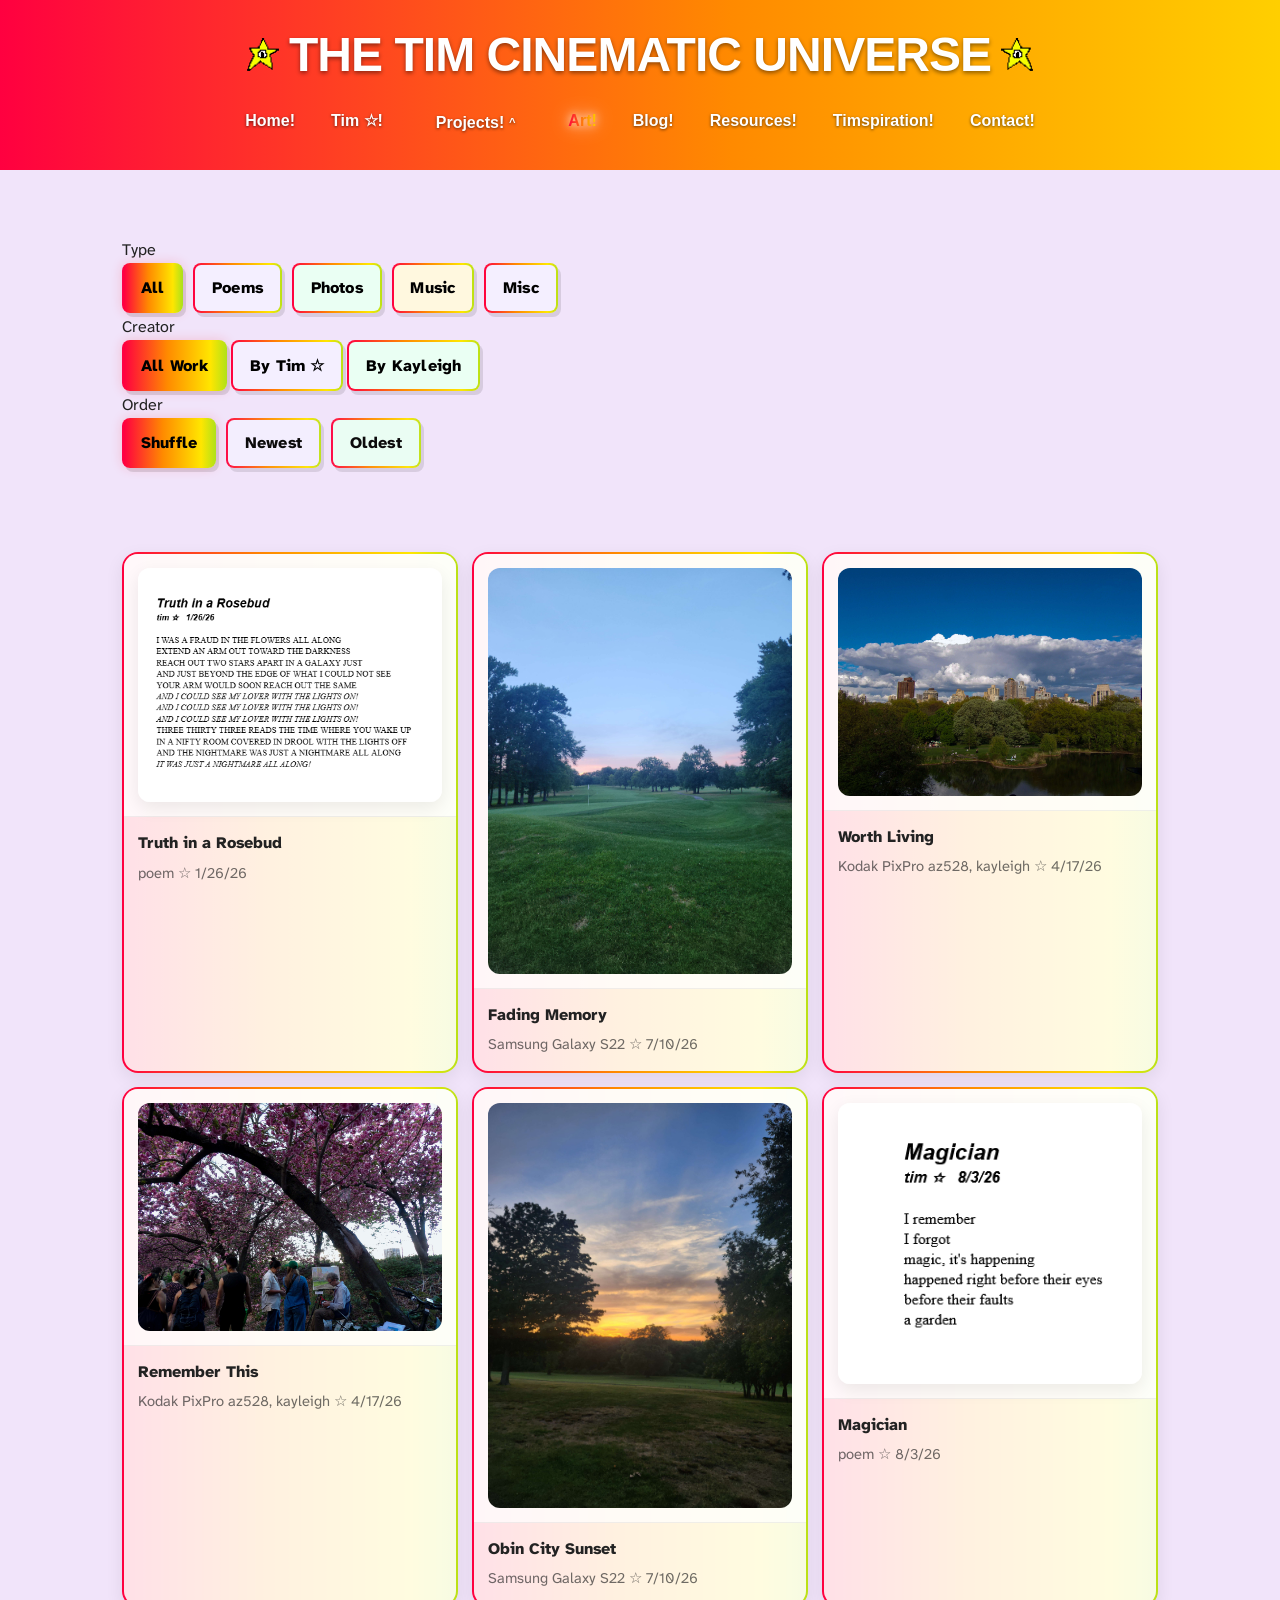
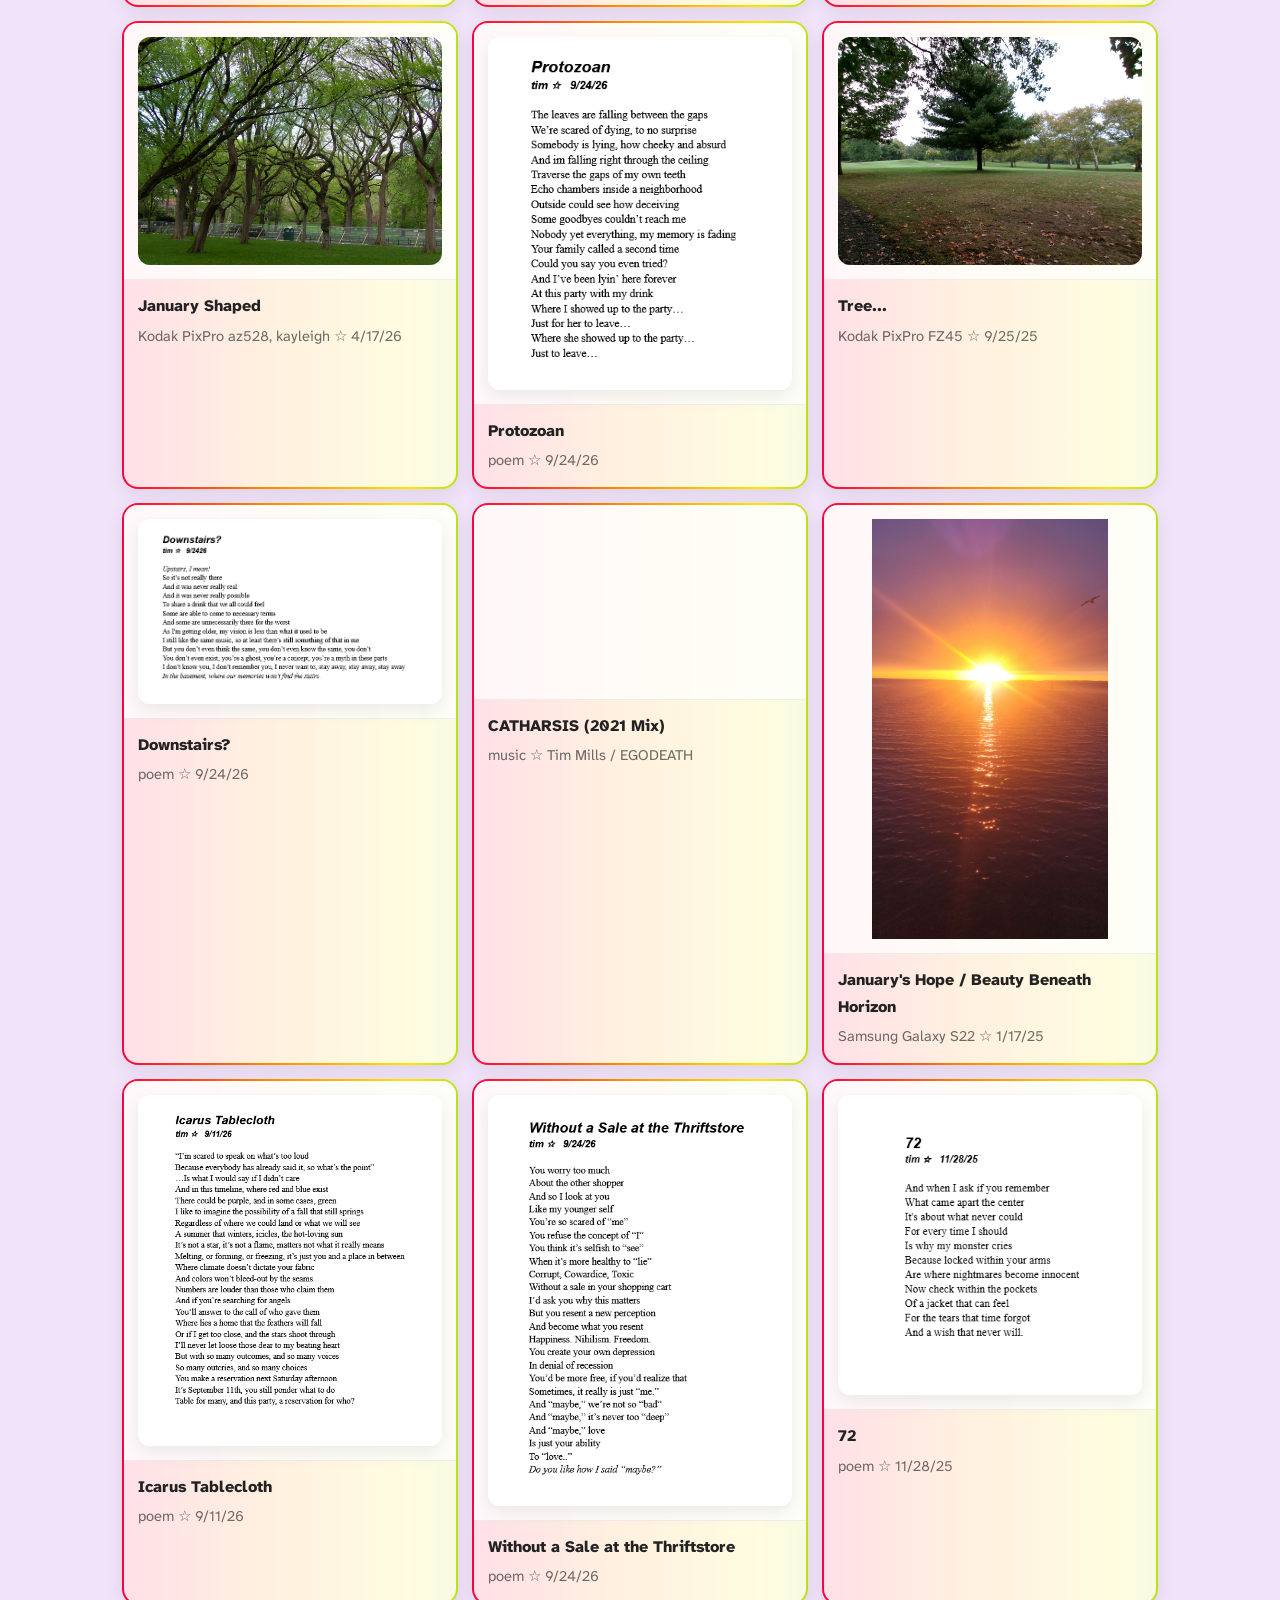
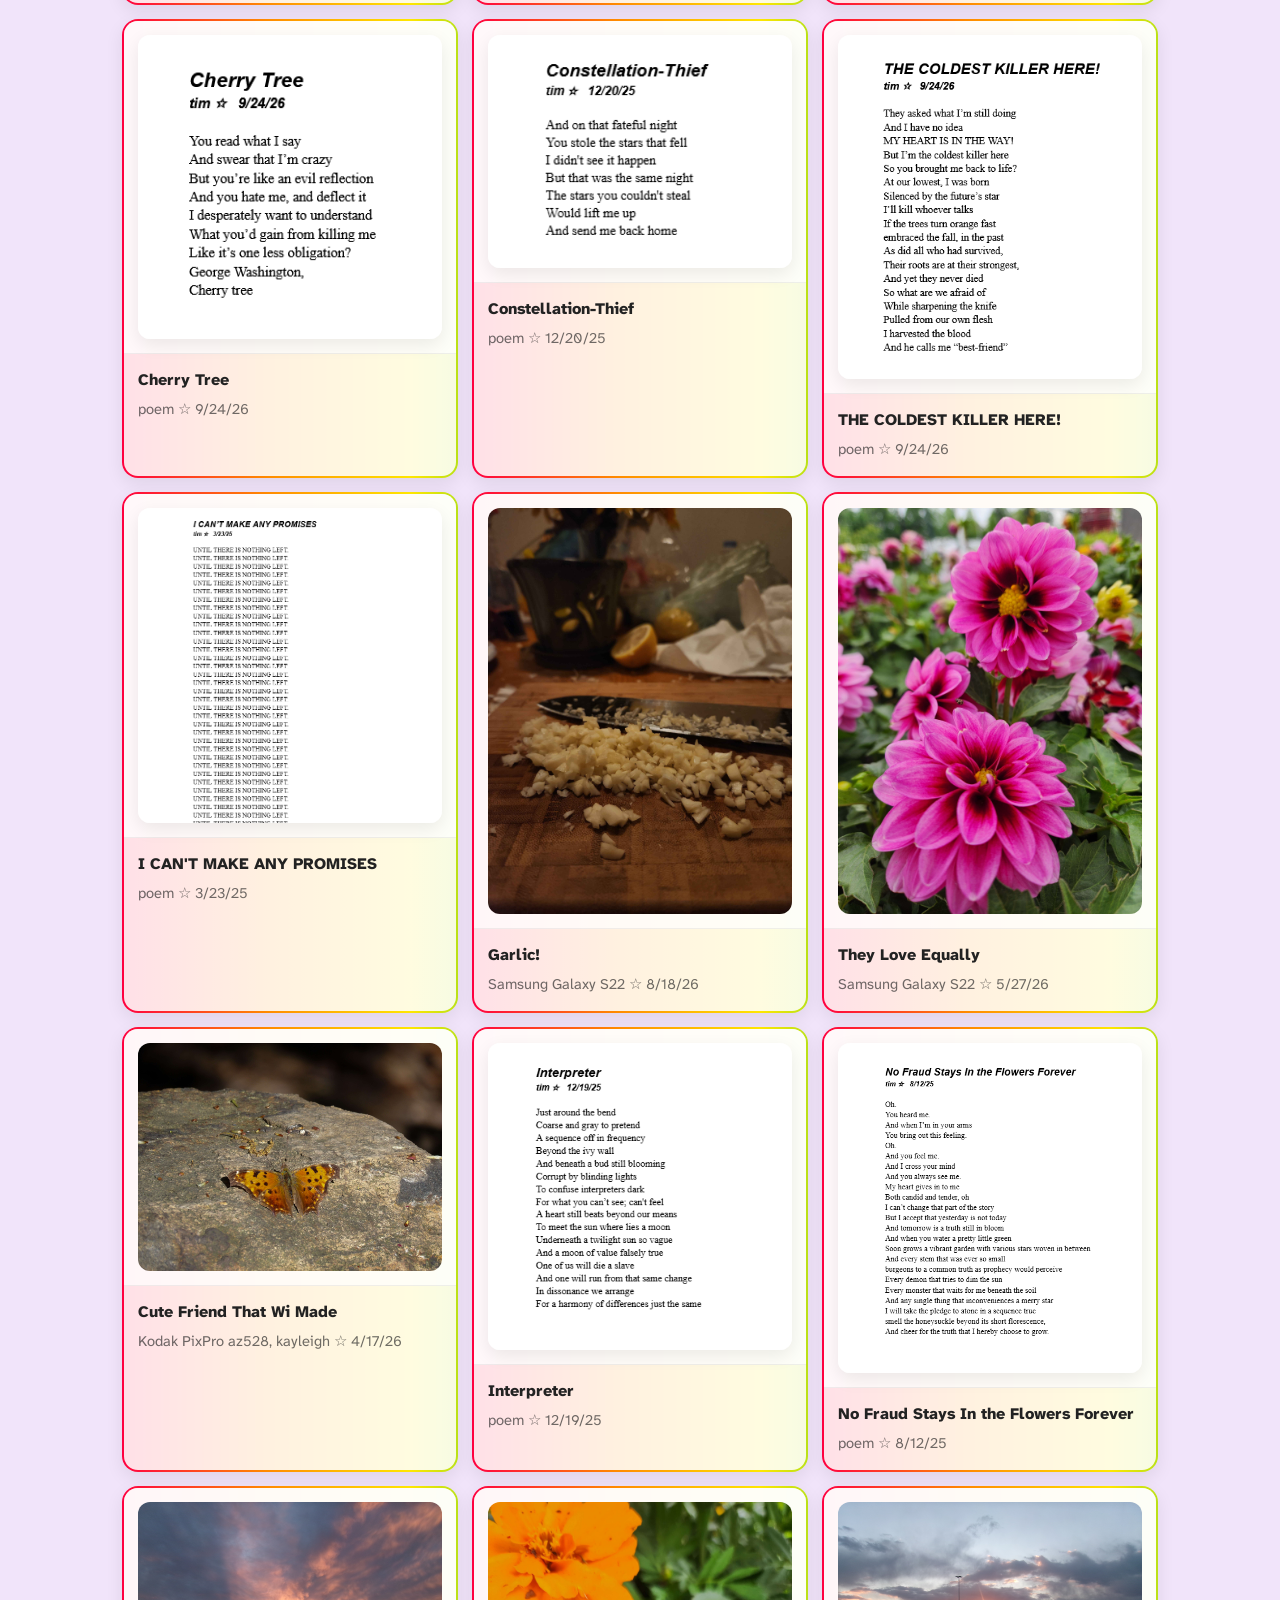
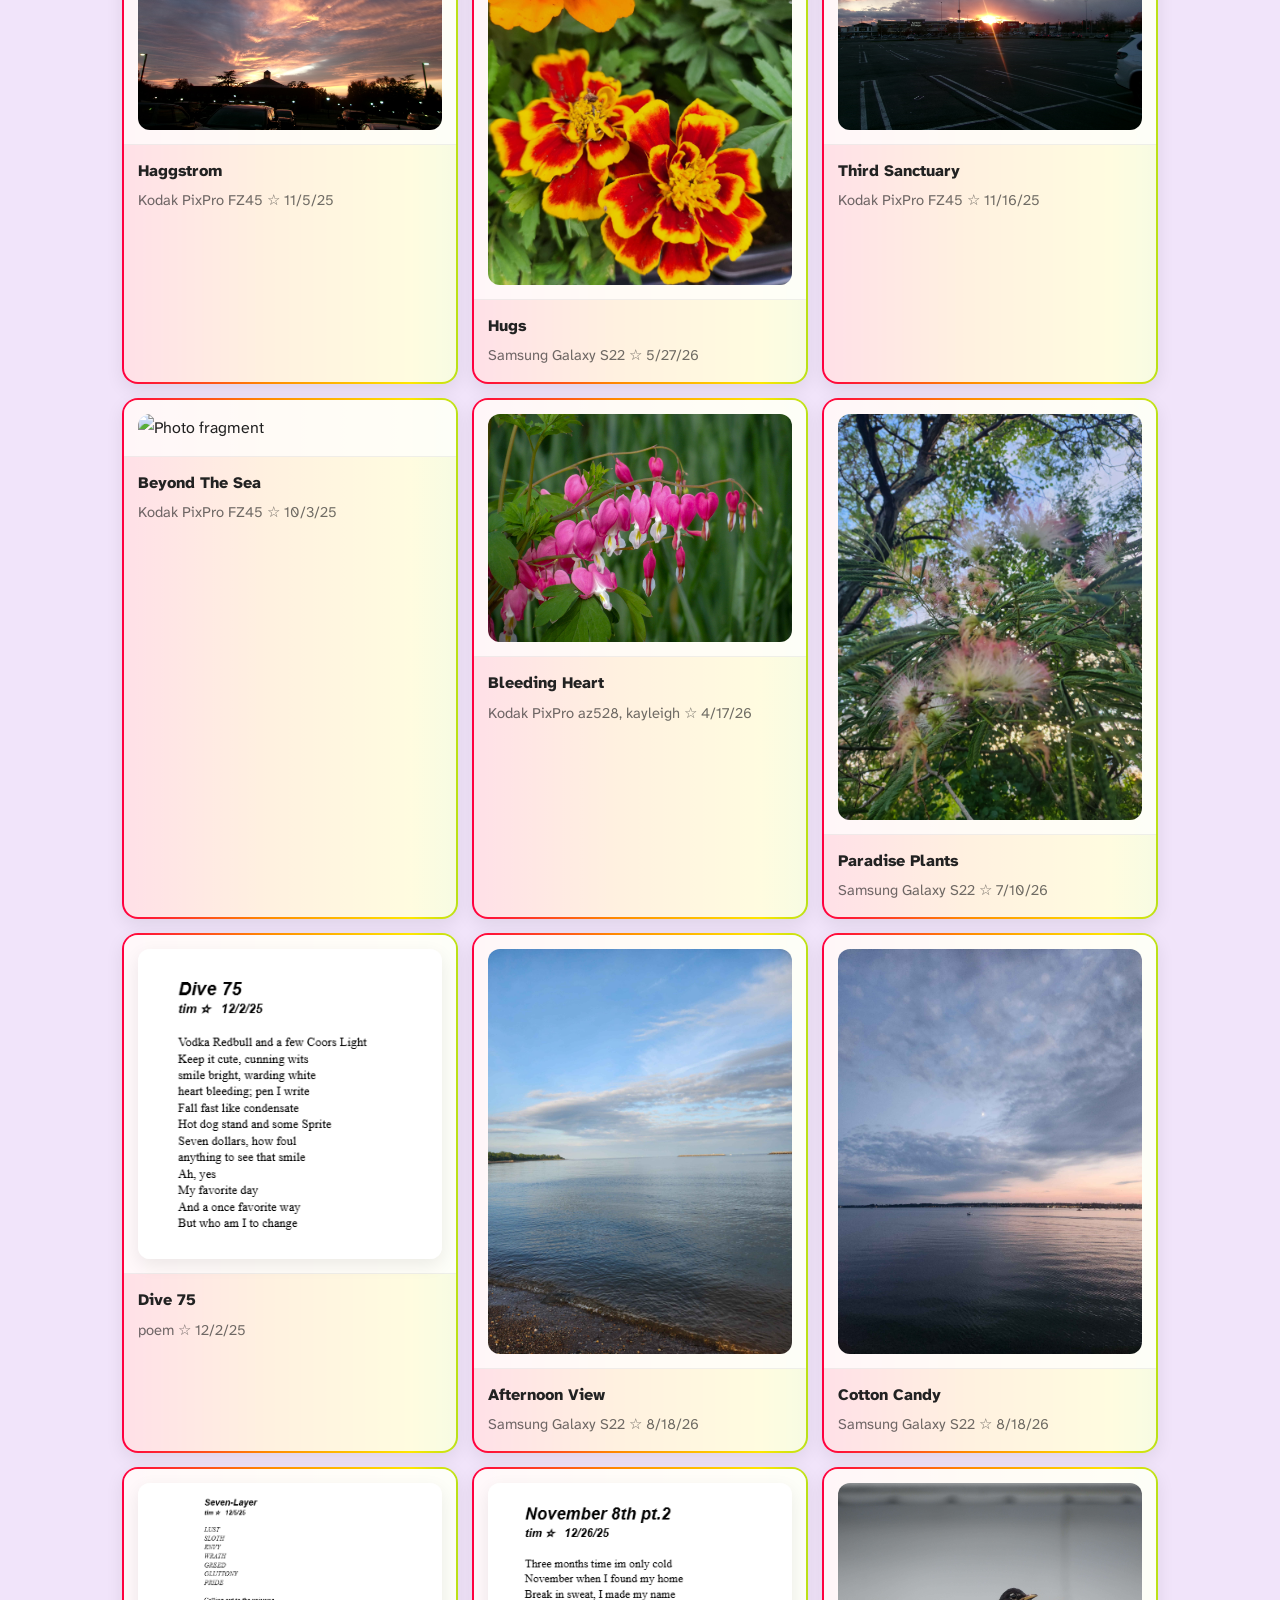
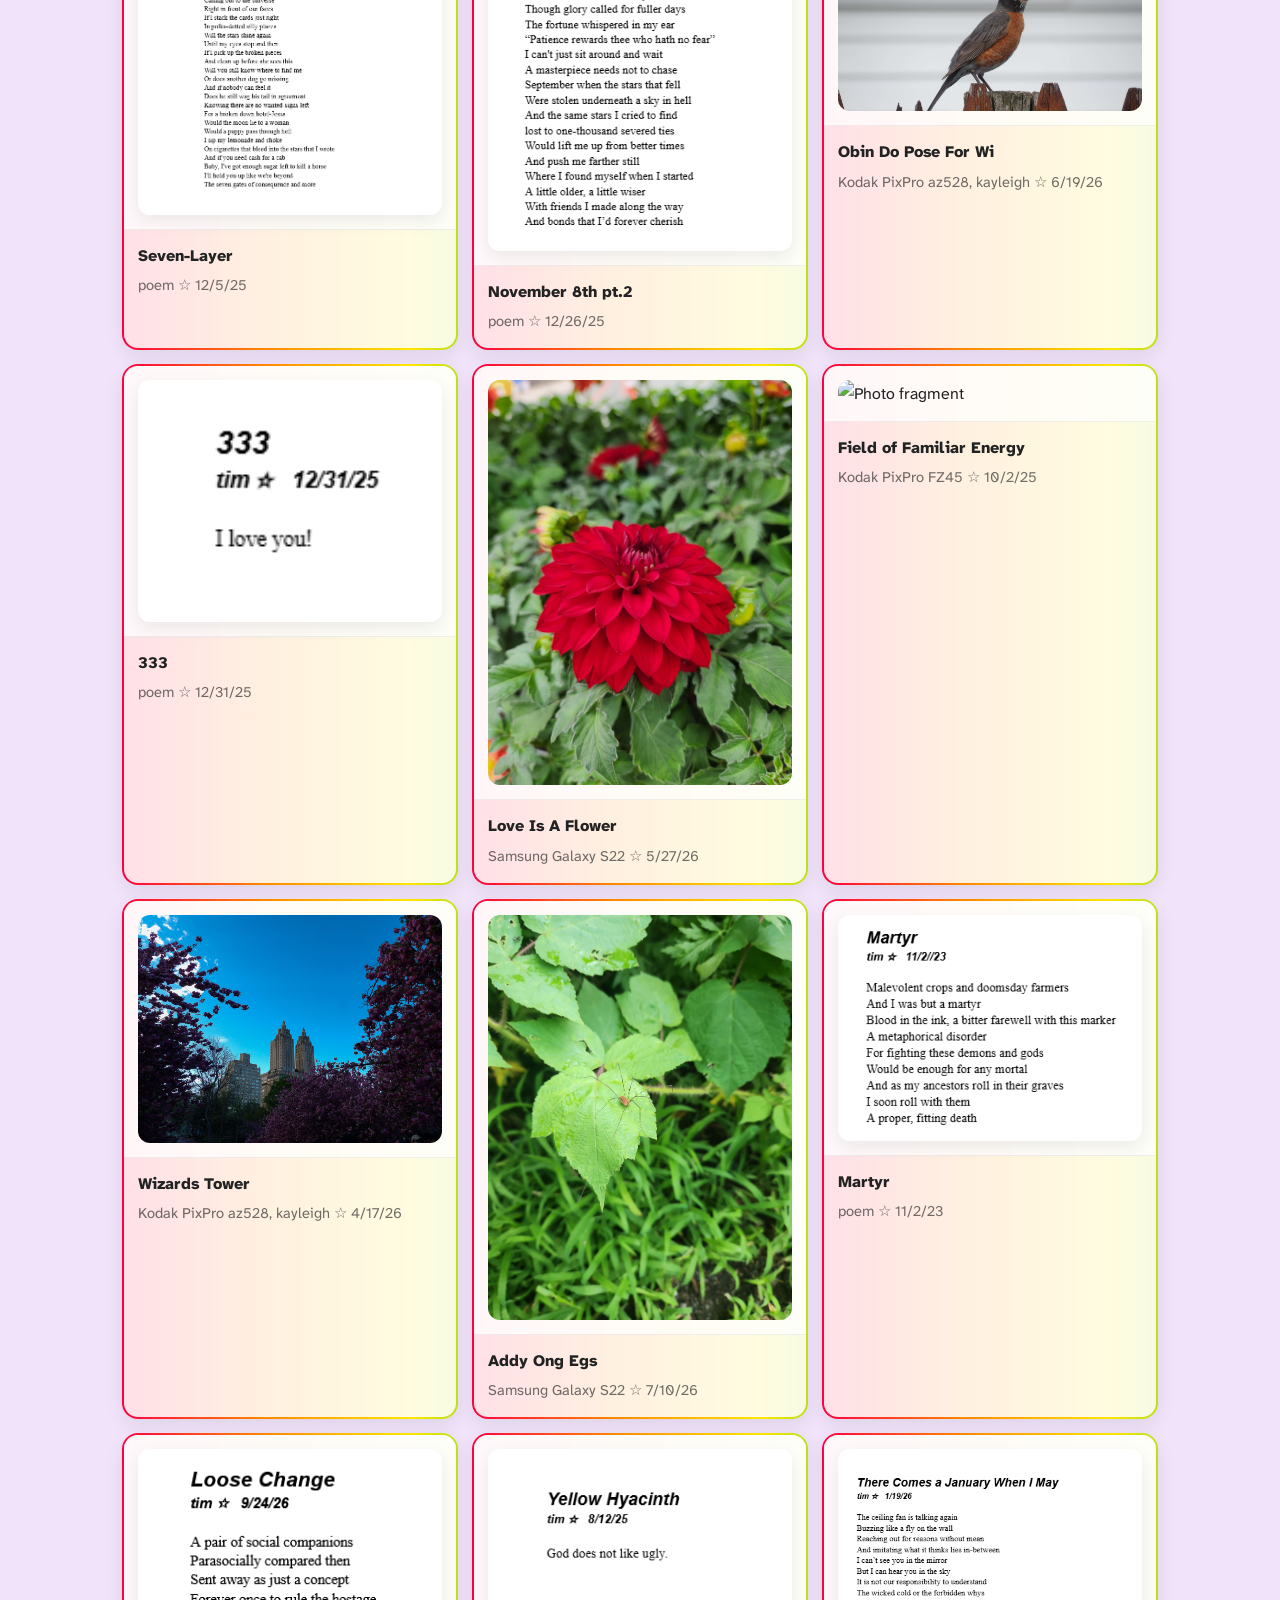
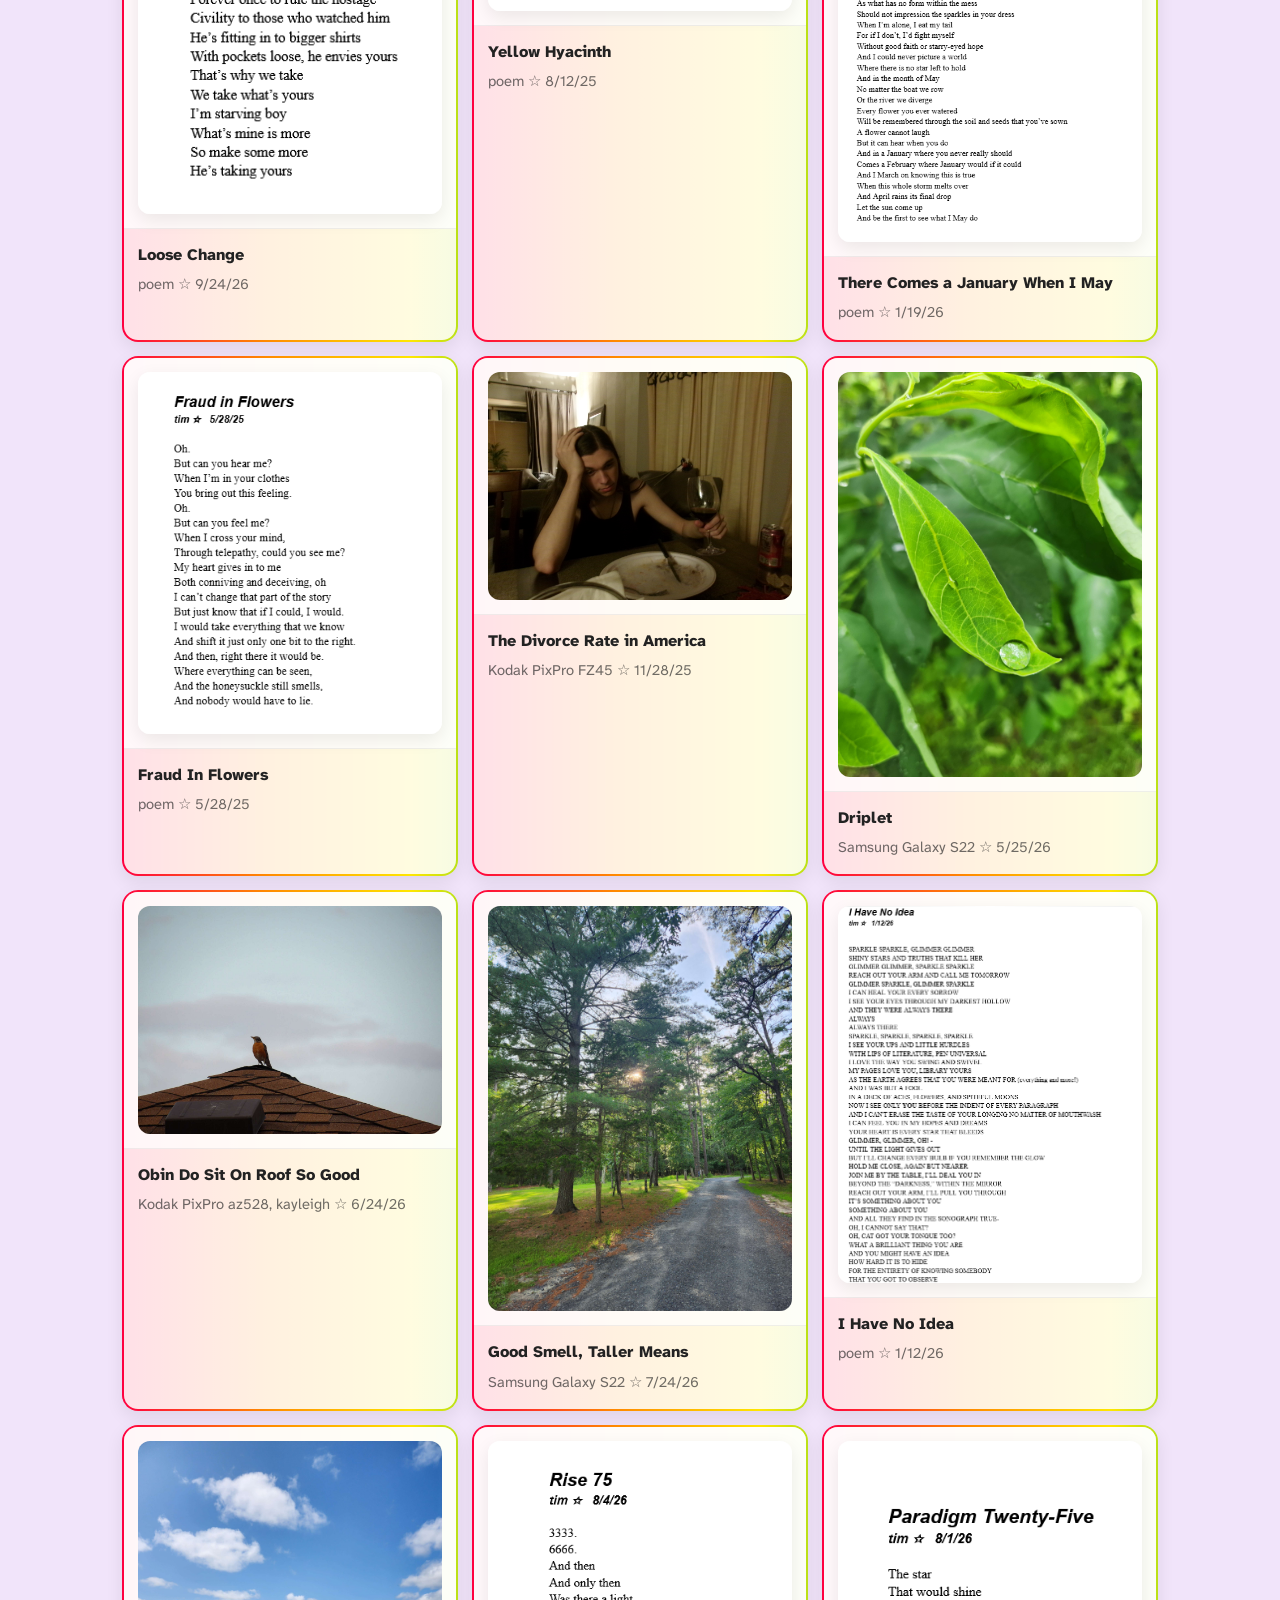
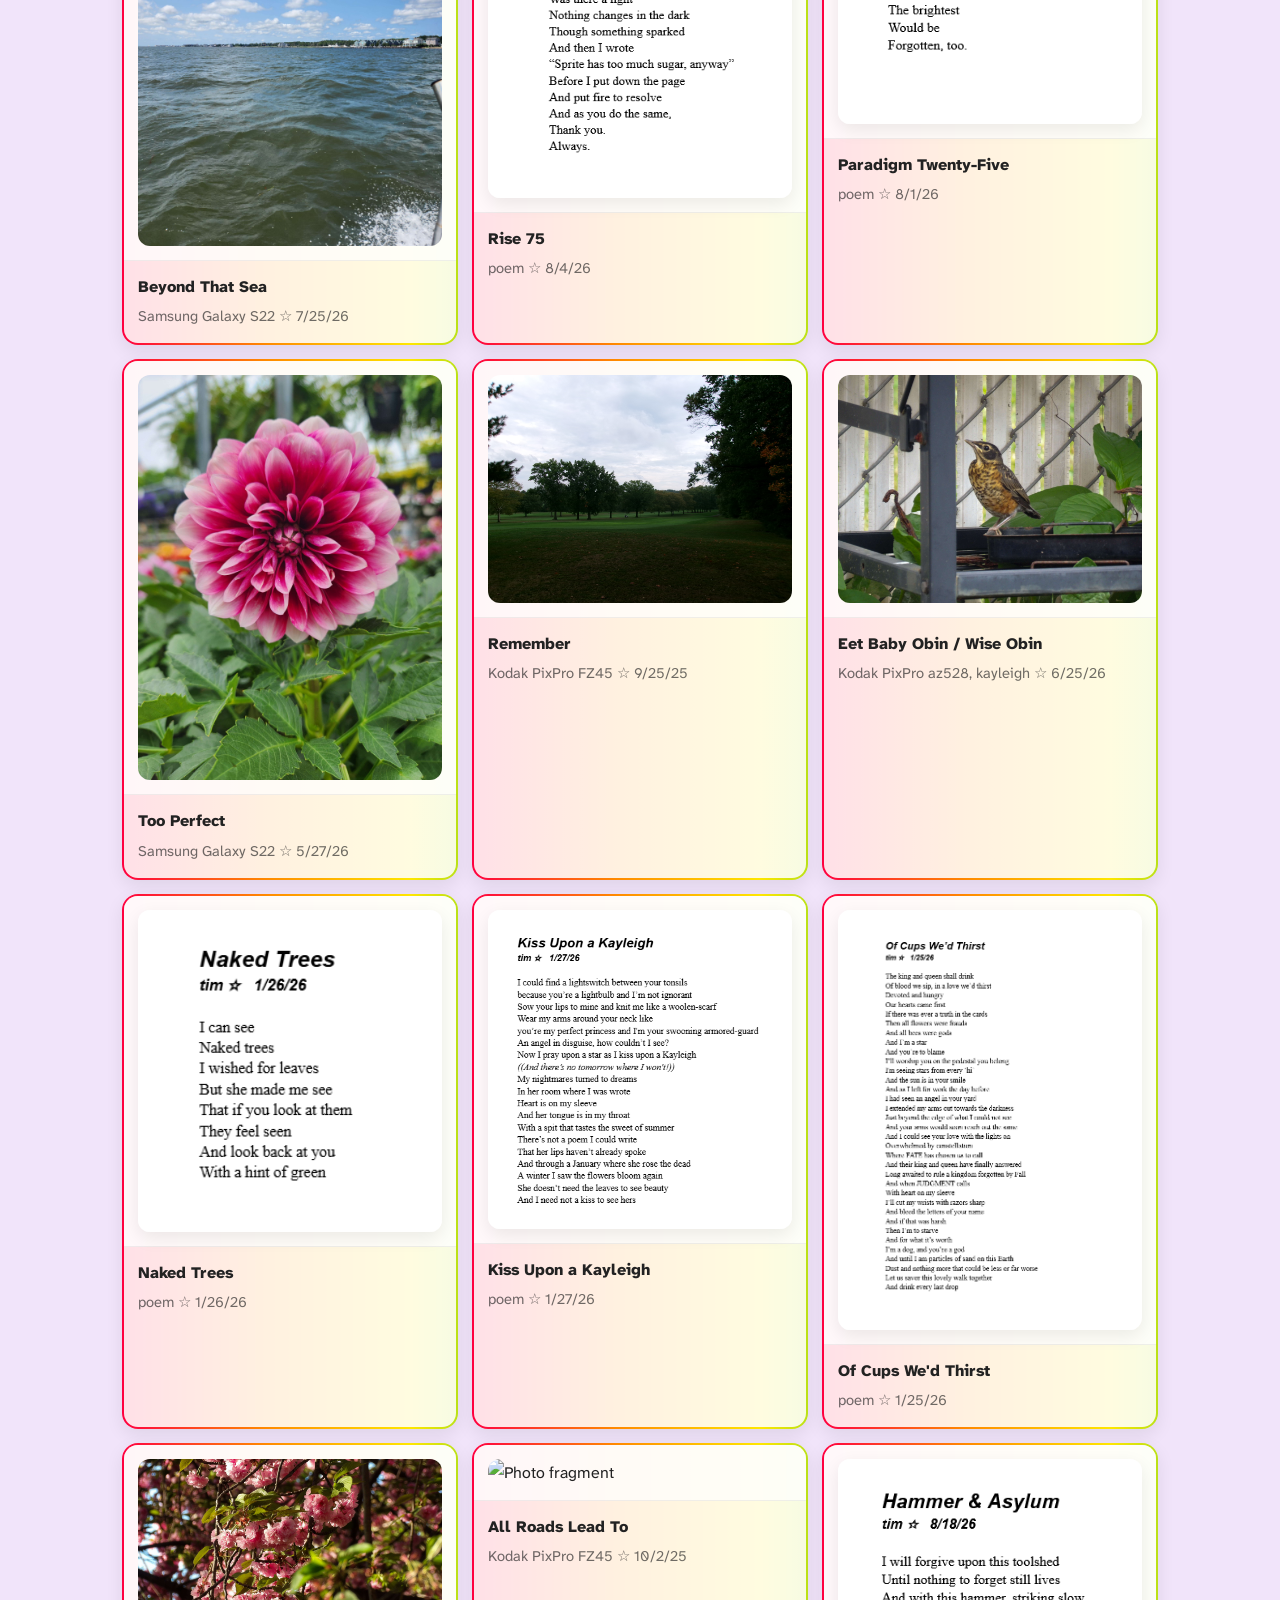
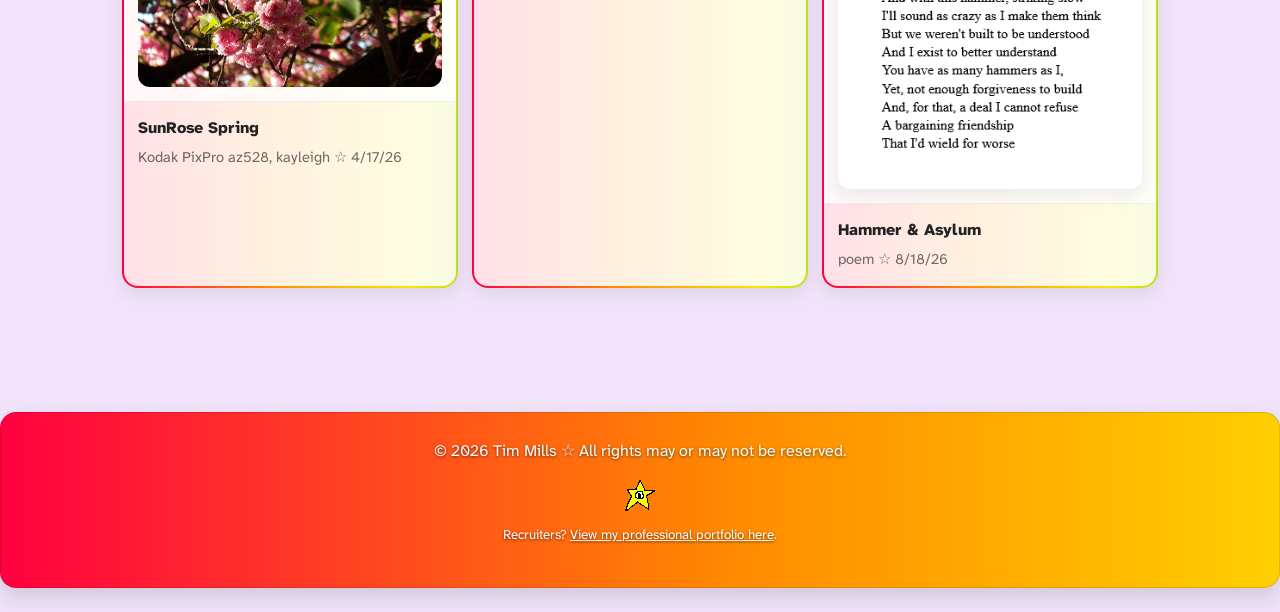
==== commit 95f388bc: "figuring out header on mobile" ====
--- a/html/art.html
+++ b/html/art.html
@@ -35,8 +35,9 @@
   id="siteNavToggle"
   aria-expanded="false"
   aria-controls="siteNav"
+  aria-label="Open navigation menu"
 >
-☆~ MENU ~☆
+  ☰
 </button>
 
 <nav class="site-nav" id="siteNav" aria-label="Primary navigation">
--- a/css/90-mobile.css
+++ b/css/90-mobile.css
@@ -646,7 +646,10 @@
     border: 2px solid transparent;
     border-radius: var(--radius-panel);
     background:
-      linear-gradient(rgba(255, 253, 250, 0.95), rgba(255, 253, 250, 0.95)) padding-box,
+      linear-gradient(
+        rgba(255, 253, 250, 0.95),
+        rgba(255, 253, 250, 0.95)
+      ) padding-box,
       var(--rainbow) border-box;
     background-size:
       100% 100%,
@@ -862,7 +865,10 @@
     border: 2px solid transparent;
     border-radius: var(--radius-panel);
     background:
-      linear-gradient(rgba(255, 253, 250, 0.94), rgba(255, 253, 250, 0.94)) padding-box,
+      linear-gradient(
+        rgba(255, 253, 250, 0.94),
+        rgba(255, 253, 250, 0.94)
+      ) padding-box,
       var(--rainbow) border-box;
     background-size:
       100% 100%,
@@ -1291,6 +1297,11 @@
     padding: 0.75rem;
   }
 
+  .home-intro {
+    margin-top: 0.25rem;
+    padding-top: 0.5rem;
+  }
+
   .projects-page-heading h1,
   .frag-title,
   .timspiration-title {
@@ -1755,105 +1766,401 @@
 }
 
 @media (max-width: 640px) {
+  header {
+    position: relative;
+    display: flex;
+    align-items: center;
+    justify-content: center;
+    min-height: 54px;
+    padding: 0.5rem 3.5rem;
+    box-sizing: border-box;
+  }
+
   header h1,
   .site-title {
-    margin-bottom: 0.35rem;
+    display: flex;
+    align-items: center;
+    justify-content: center;
+    gap: 0.3rem;
+    width: auto;
+    min-width: 0;
+    max-width: 100%;
+    margin: 0;
+    font-size: clamp(0.8rem, 3.7vw, 1.05rem) !important;
+    line-height: 1;
+    text-align: center;
+    white-space: nowrap;
+  }
+
+  .site-title-character {
+    flex: 0 0 auto;
+    width: 22px;
+    height: 22px;
   }
 
   .site-nav-toggle {
-    position: relative;
+    position: absolute;
+    top: 50%;
+    right: 0.7rem;
+    z-index: 1001;
     isolation: isolate;
+
     display: inline-flex;
     align-items: center;
     justify-content: center;
-    width: auto;
-    min-width: 100px;
-    min-height: 20px;
-    margin: 0 auto;
-    padding: 0.10rem 0.5rem;
+
+    width: 38px;
+    min-width: 38px;
+    height: 38px;
+    min-height: 38px;
+
+    margin: 0;
+    padding: 0;
+
     border: 2px solid transparent;
     border-radius: var(--radius-control);
+
     background:
-      linear-gradient(var(--pastel-lavender), var(--pastel-lavender)) padding-box,
+      linear-gradient(
+        var(--pastel-lavender),
+        var(--pastel-lavender)
+      ) padding-box,
       var(--rainbow) border-box;
+
     background-size:
       100% 100%,
       300% 100%;
+
     color: var(--color-text-dark);
     -webkit-text-fill-color: var(--color-text-dark);
-    font-family: var(--font-display);
-    font-size: 0.65rem;
-    font-weight: 600;
+
+    font-family: Arial, sans-serif;
+    font-size: 1.35rem;
+    font-weight: 700;
     line-height: 1;
+
     text-align: center;
     text-shadow: none;
+
     cursor: pointer;
-    box-shadow: var(--shadow-card);
-    animation: mobile-menu-rainbow 7s linear infinite;
+
+    transform: translateY(-50%) !important;
+
+    box-shadow:
+      0 0 6px rgba(215, 184, 255, 0.5),
+      0 0 12px rgba(120, 224, 143, 0.2);
+
+    animation:
+      mobile-menu-rainbow 7s linear infinite;
+
     transition:
-      transform var(--transition-fast),
-      box-shadow var(--transition-fast);
-  }
-
-  .site-nav-toggle:hover,
-  .site-nav-toggle:focus-visible {
-    transform: translateY(-1px);
-    box-shadow: var(--shadow-red-hover);
-  }
-
-  .site-nav-toggle:active {
-    transform: translateY(1px) scale(0.98);
+      box-shadow 0.2s ease,
+      filter 0.2s ease;
+  }
+
+  .site-nav-toggle[aria-expanded="false"] {
+    animation:
+      mobile-menu-rainbow 7s linear infinite,
+      burger-glow 2.8s ease-in-out infinite;
+  }
+
+  .site-nav-toggle[aria-expanded="false"]:hover,
+  .site-nav-toggle[aria-expanded="false"]:focus-visible {
+    transform: translateY(-50%) !important;
+
+    animation:
+      mobile-menu-rainbow 7s linear infinite;
+
+    box-shadow:
+      0 0 12px rgba(215, 184, 255, 1),
+      0 0 22px rgba(120, 224, 143, 0.75),
+      0 0 30px rgba(255, 221, 87, 0.4);
+
+    filter: brightness(1.06);
+  }
+
+  .site-nav-toggle[aria-expanded="true"] {
+    transform: translateY(-50%) !important;
+
+    animation:
+      mobile-menu-rainbow 7s linear infinite;
+
+    box-shadow:
+      0 0 7px rgba(215, 184, 255, 0.7),
+      0 0 14px rgba(120, 224, 143, 0.3);
+
+    filter: none;
+  }
+
+  .site-nav-toggle[aria-expanded="true"]:hover,
+  .site-nav-toggle[aria-expanded="true"]:focus-visible {
+    transform: translateY(-50%) !important;
+
+    box-shadow:
+      0 0 10px rgba(215, 184, 255, 0.9),
+      0 0 19px rgba(120, 224, 143, 0.55);
+
+    filter: brightness(1.04);
+  }
+
+  .site-nav-toggle:active,
+  .site-nav-toggle[aria-expanded="false"]:active,
+  .site-nav-toggle[aria-expanded="true"]:active {
+    transform: translateY(-50%) !important;
+
+    box-shadow:
+      0 0 7px rgba(215, 184, 255, 0.8),
+      0 0 14px rgba(120, 224, 143, 0.45);
+
+    filter: brightness(0.98);
   }
 
   header > nav.site-nav {
-    display: none;
+    position: fixed;
+    top: 0;
+    right: 0;
+    z-index: 1000;
+
+    display: flex;
+    flex-direction: column;
+    align-items: stretch;
+    justify-content: flex-start;
+    flex-wrap: nowrap;
+
+    gap: 0.6rem;
+
+    width: min(78vw, 310px);
+    max-width: none;
+    height: 100dvh;
+
+    margin: 0;
+
+    padding:
+      calc(4.8rem + env(safe-area-inset-top))
+      0.85rem
+      calc(1.5rem + env(safe-area-inset-bottom));
+
+    overflow-x: hidden;
+    overflow-y: auto;
+
+    box-sizing: border-box;
+
+    border-left: 3px solid transparent;
+
+    background:
+      linear-gradient(
+        180deg,
+        #fff9dc 0%,
+        #edfff1 45%,
+        #f2edff 100%
+      ) padding-box,
+      var(--rainbow) border-box;
+
+    background-size:
+      100% 100%,
+      300% 100%;
+
+    box-shadow:
+      -12px 0 30px rgba(0, 0, 0, 0.18);
+
+    transform: translateX(105%);
+
+    visibility: hidden;
+    pointer-events: none;
+
+    transition:
+      transform 0.28s ease,
+      visibility 0.28s ease;
   }
 
   header > nav.site-nav.is-open {
-    display: grid;
-    grid-template-columns: repeat(2, minmax(0, 1fr));
-    gap: 0.55rem;
-    width: min(390px, calc(100% - 1rem));
-    margin: 0.55rem auto 0;
-    animation: mobile-nav-open 0.2s ease-out;
+    display: flex;
+
+    transform: translateX(0);
+
+    visibility: visible;
+    pointer-events: auto;
   }
 
   header > nav.site-nav > a,
   header > nav.site-nav > .nav-dropdown {
-    width: 100%;
+    flex: 0 0 auto;
+
     min-width: 0;
+    max-width: 100%;
+
+    box-sizing: border-box;
+  }
+
+  header > nav.site-nav > a {
+    width: 92%;
+
+    min-height: 44px;
+
+    padding: 0.65rem 0.75rem;
+
+    box-sizing: border-box;
+
+    font-size: 0.76rem;
+
+    text-align: center;
+
+    transition:
+      transform 0.2s ease,
+      box-shadow 0.2s ease;
+  }
+
+  header > nav.site-nav > a:nth-of-type(odd) {
+    align-self: flex-start;
+    transform: translateX(0);
+  }
+
+  header > nav.site-nav > a:nth-of-type(even) {
+    align-self: flex-end;
+    transform: translateX(0);
+  }
+
+  header > nav.site-nav > a:hover,
+  header > nav.site-nav > a:focus-visible {
+    transform: scale(1.025);
+  }
+
+  header > nav.site-nav > .nav-dropdown {
+    position: relative !important;
+    z-index: auto;
+
+    display: block;
+
+    align-self: center;
+
+    width: 97%;
+
+    min-width: 0;
+    max-width: 100%;
+
+    margin: 0.1rem 0;
+    padding: 0;
+
+    box-sizing: border-box;
+  }
+
+  header > nav.site-nav .nav-dropdown-toggle {
+    position: relative;
+
+    display: flex;
+
+    width: 100%;
+    min-width: 0;
+    max-width: 100%;
+
+    min-height: 52px;
+
     margin: 0;
-  }
-
-  header > nav.site-nav > a,
-  header > nav.site-nav .nav-dropdown-toggle {
-    width: 100%;
-    min-width: 0;
-    min-height: 36px;
-    padding: 0.4rem 0.35rem;
-    font-size: 0.72rem;
-  }
-
-  header > nav.site-nav > .nav-dropdown {
+
+    padding: 0.75rem 0.8rem;
+
+    box-sizing: border-box;
+
+    font-size: 0.9rem;
+    font-weight: 900;
+
+    text-align: center;
+
+    box-shadow:
+      var(--shadow-card),
+      0 0 12px rgba(255, 221, 87, 0.22);
+
+    transition:
+      transform 0.2s ease,
+      box-shadow 0.2s ease;
+  }
+
+  header > nav.site-nav .nav-dropdown-toggle:hover,
+  header > nav.site-nav .nav-dropdown-toggle:focus-visible {
+    transform: scale(1.025);
+
+    box-shadow:
+      var(--shadow-card),
+      0 0 10px rgba(255, 221, 87, 0.45),
+      0 0 18px rgba(215, 184, 255, 0.3);
+  }
+
+  header > nav.site-nav .nav-dropdown-menu {
+    position: relative !important;
+
+    top: auto !important;
+    right: auto !important;
+    bottom: auto !important;
+    left: auto !important;
+    inset: auto !important;
+
+    display: none;
+
+    width: calc(100% - 1rem) !important;
+    min-width: 0 !important;
+    max-width: calc(100% - 1rem) !important;
+
+    margin: 0.45rem auto 0.2rem !important;
+
+    padding: 0.4rem !important;
+
+    box-sizing: border-box;
+
+    transform: none !important;
+    translate: none !important;
+
+    opacity: 1;
+    visibility: visible;
+    pointer-events: auto;
+
+    box-shadow: none;
+  }
+
+  header > nav.site-nav .nav-dropdown.is-open .nav-dropdown-menu {
+    display: grid !important;
+
+    grid-template-columns:
+      repeat(2, minmax(0, 1fr));
+
+    gap: 0.4rem;
+  }
+
+  header > nav.site-nav .nav-dropdown-menu a {
+    position: relative !important;
+
+    top: auto !important;
+    right: auto !important;
+    bottom: auto !important;
+    left: auto !important;
+
     display: flex;
+
     align-items: center;
     justify-content: center;
-  }
-
-  header > nav.site-nav .nav-dropdown-menu {
-    z-index: 300;
-  }
-}
-
-@keyframes mobile-nav-open {
-  from {
-    opacity: 0;
-    transform: translateY(-6px);
-  }
-
-  to {
-    opacity: 1;
-    transform: translateY(0);
+
+    width: 100% !important;
+    min-width: 0 !important;
+    max-width: 100% !important;
+
+    min-height: 34px;
+
+    margin: 0 !important;
+
+    padding: 0.5rem 0.25rem !important;
+
+    box-sizing: border-box;
+
+    font-size: 0.65rem;
+    line-height: 1.15;
+
+    text-align: center;
+
+    transform: none !important;
+    translate: none !important;
+  }
+
+  body.mobile-nav-open {
+    overflow: hidden;
   }
 }
 
@@ -1871,9 +2178,28 @@
   }
 }
 
+@keyframes burger-glow {
+  0%,
+  100% {
+    box-shadow:
+      0 0 6px rgba(215, 184, 255, 0.5),
+      0 0 12px rgba(120, 224, 143, 0.2);
+  }
+
+  50% {
+    box-shadow:
+      0 0 10px rgba(215, 184, 255, 0.9),
+      0 0 19px rgba(120, 224, 143, 0.55),
+      0 0 25px rgba(255, 221, 87, 0.25);
+  }
+}
+
 @media (prefers-reduced-motion: reduce) {
   .site-nav-toggle,
-  header > nav.site-nav.is-open {
+  .site-nav-toggle[aria-expanded="false"],
+  .site-nav-toggle[aria-expanded="true"],
+  header > nav.site-nav {
     animation: none;
+    transition: none;
   }
 }
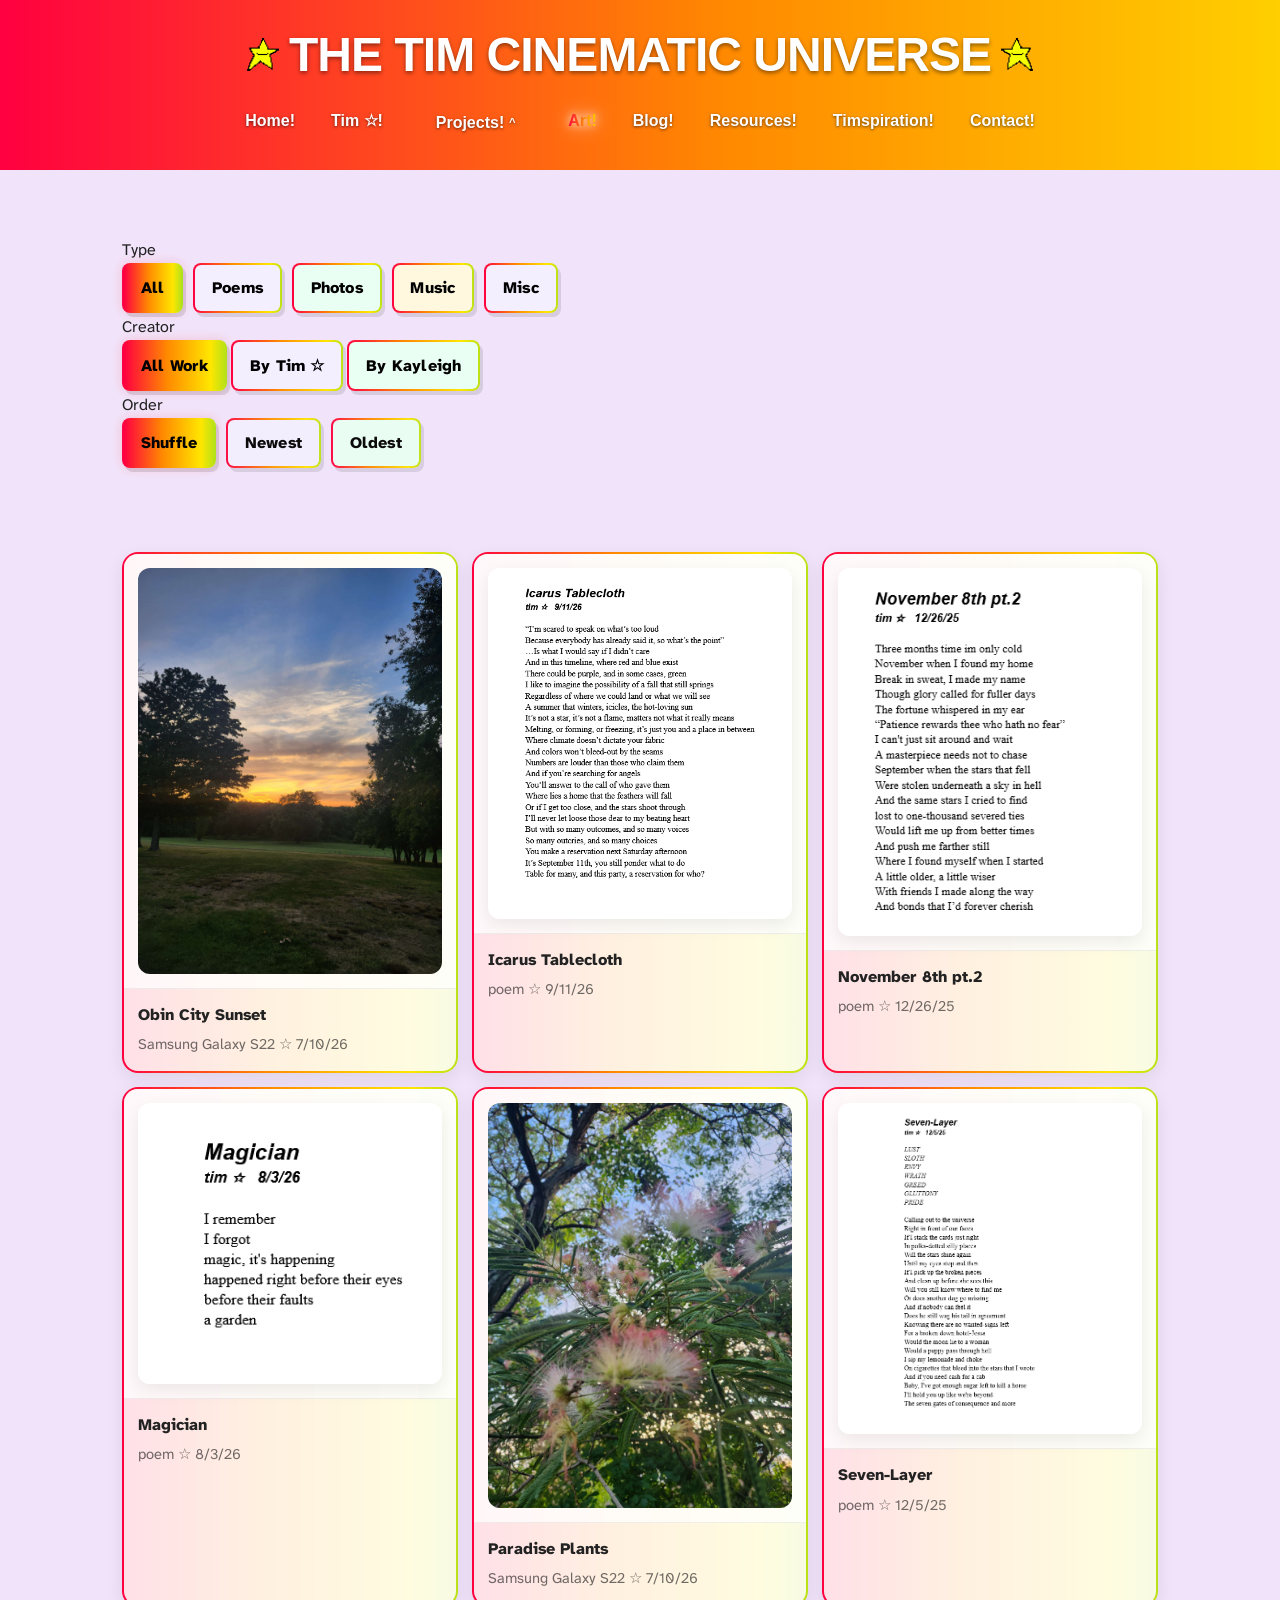
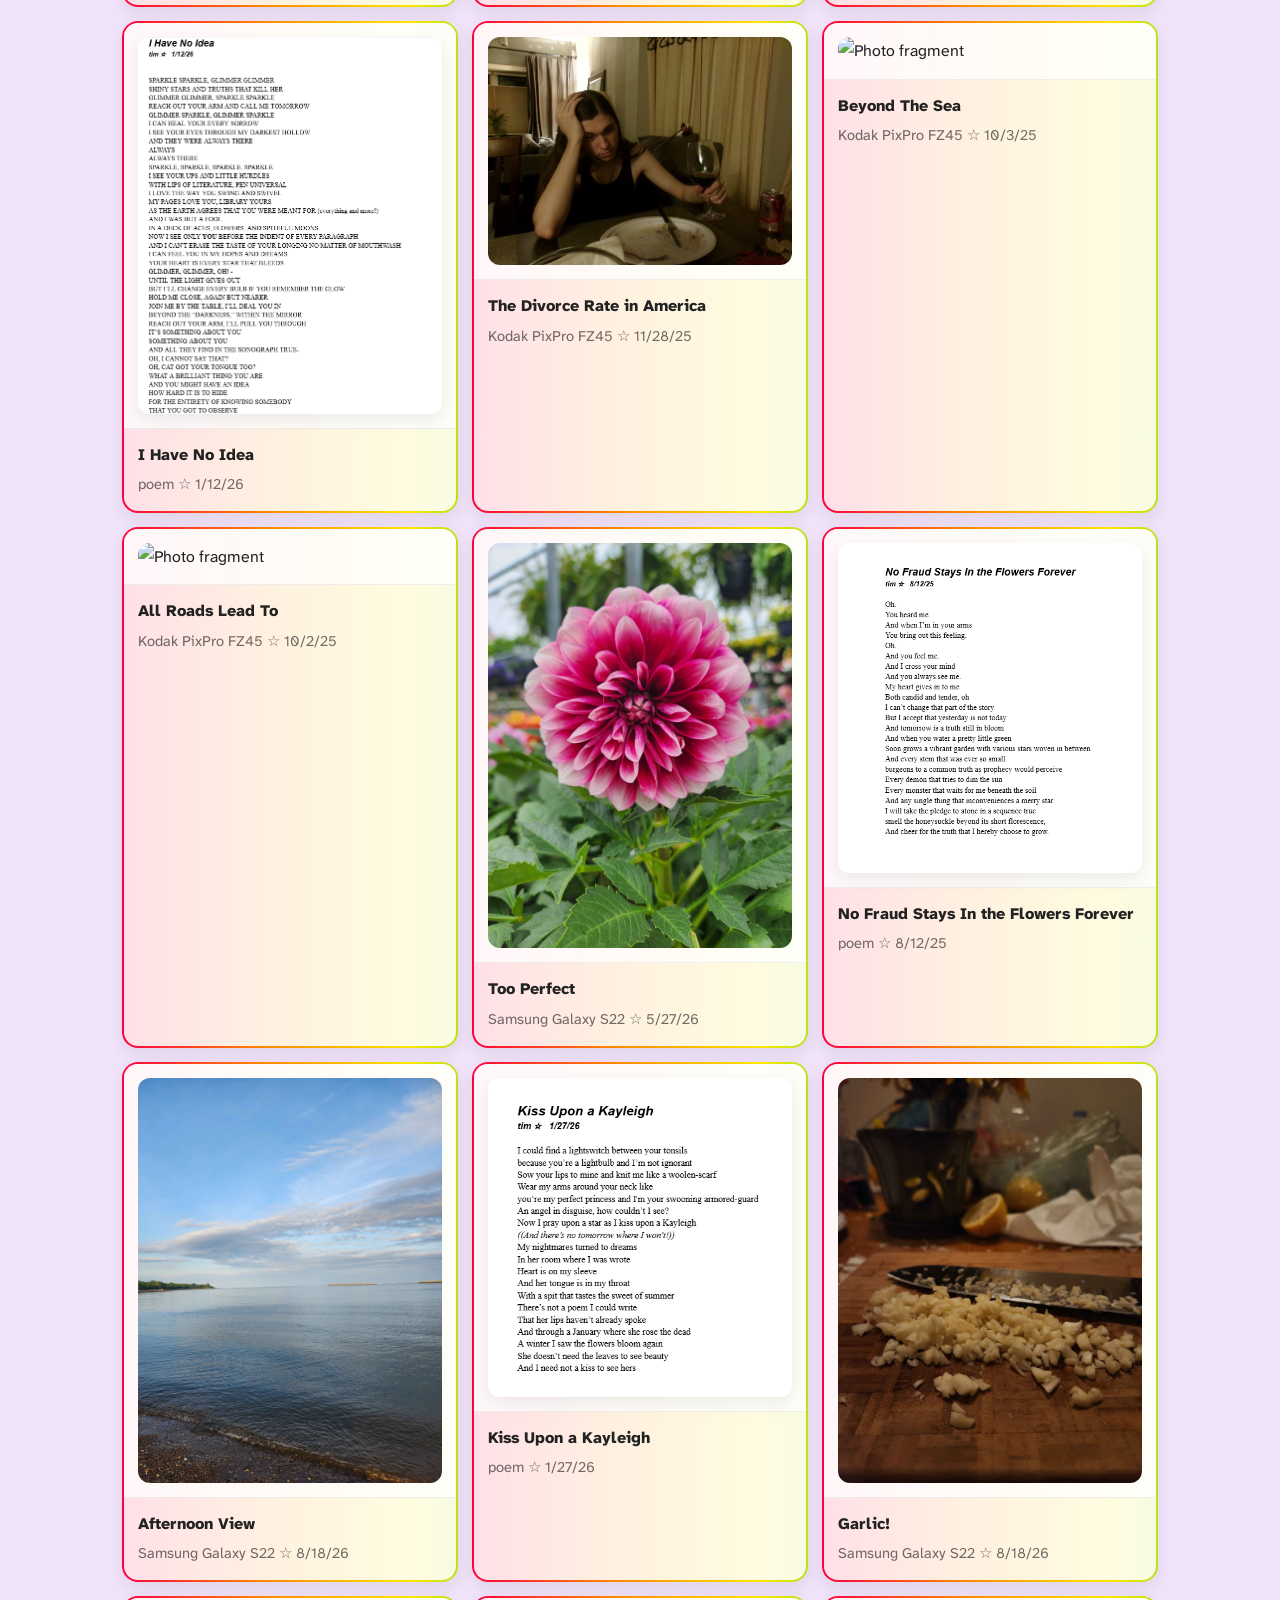
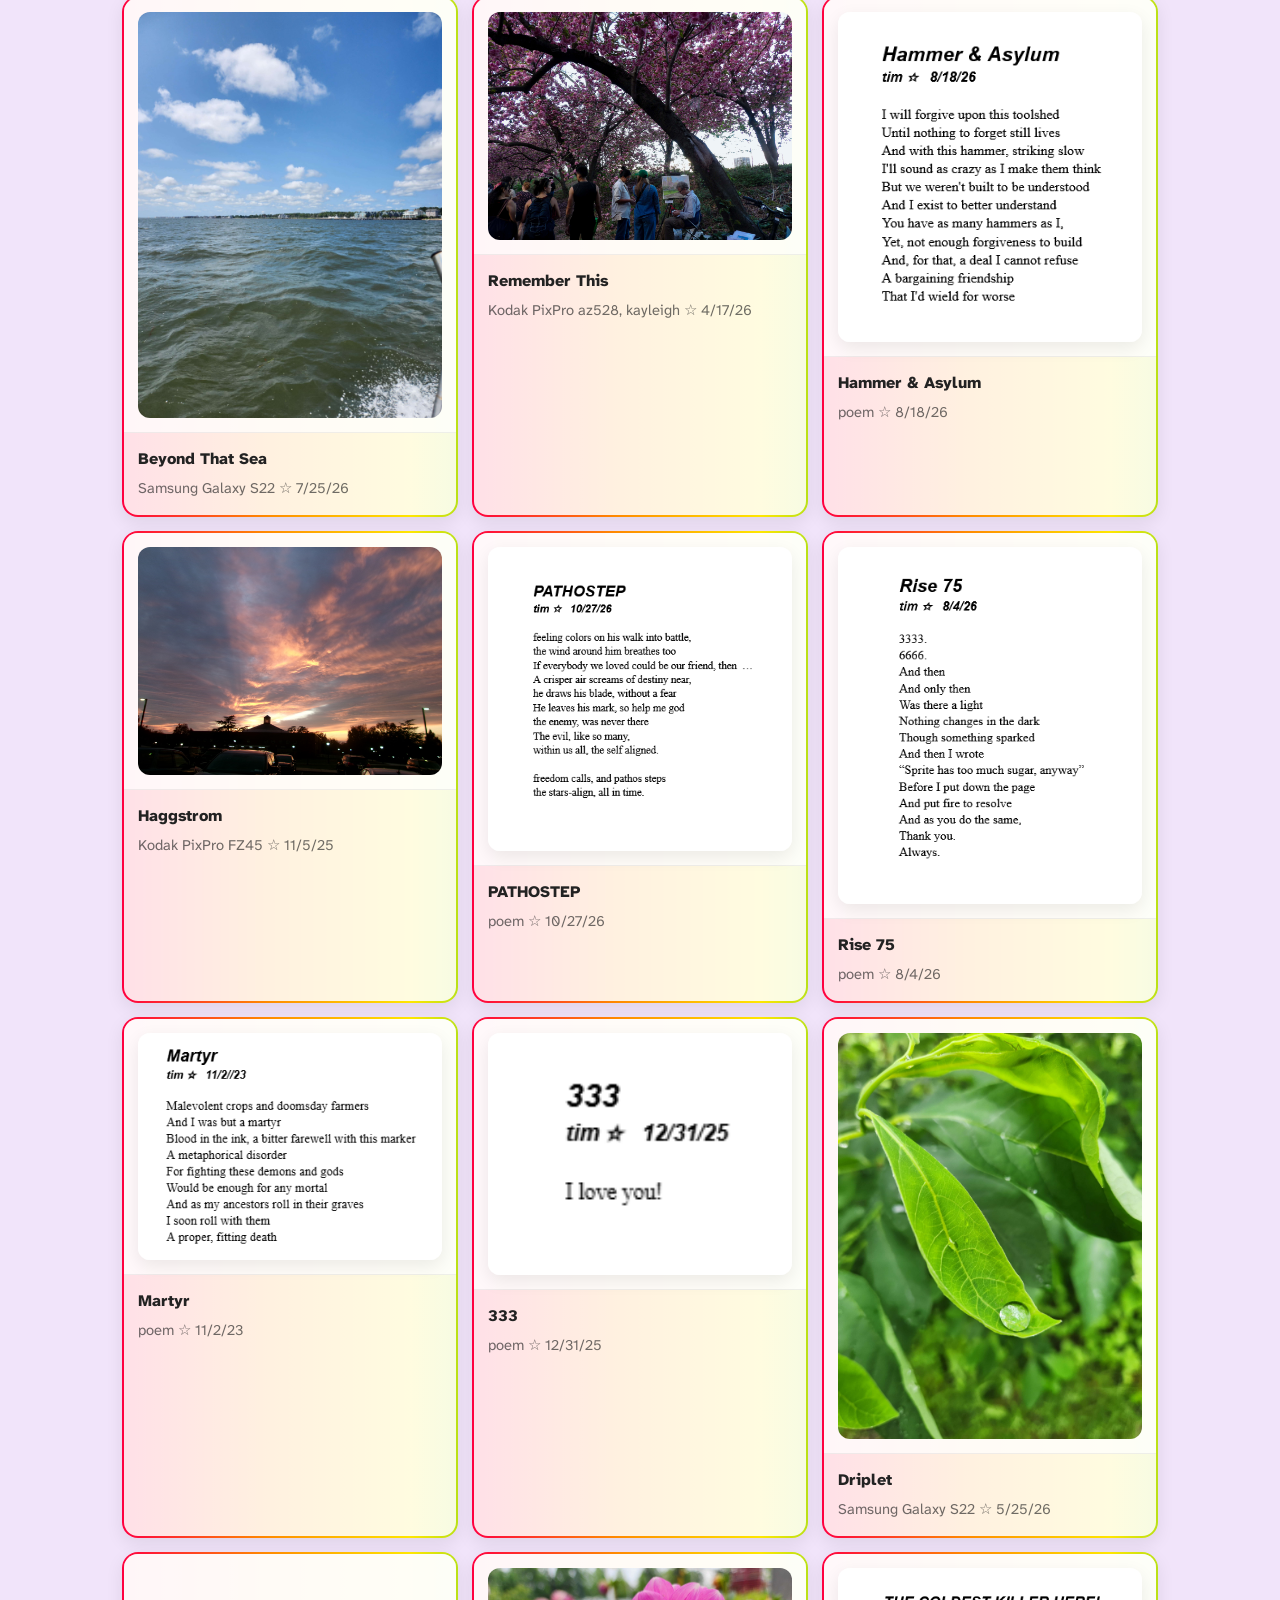
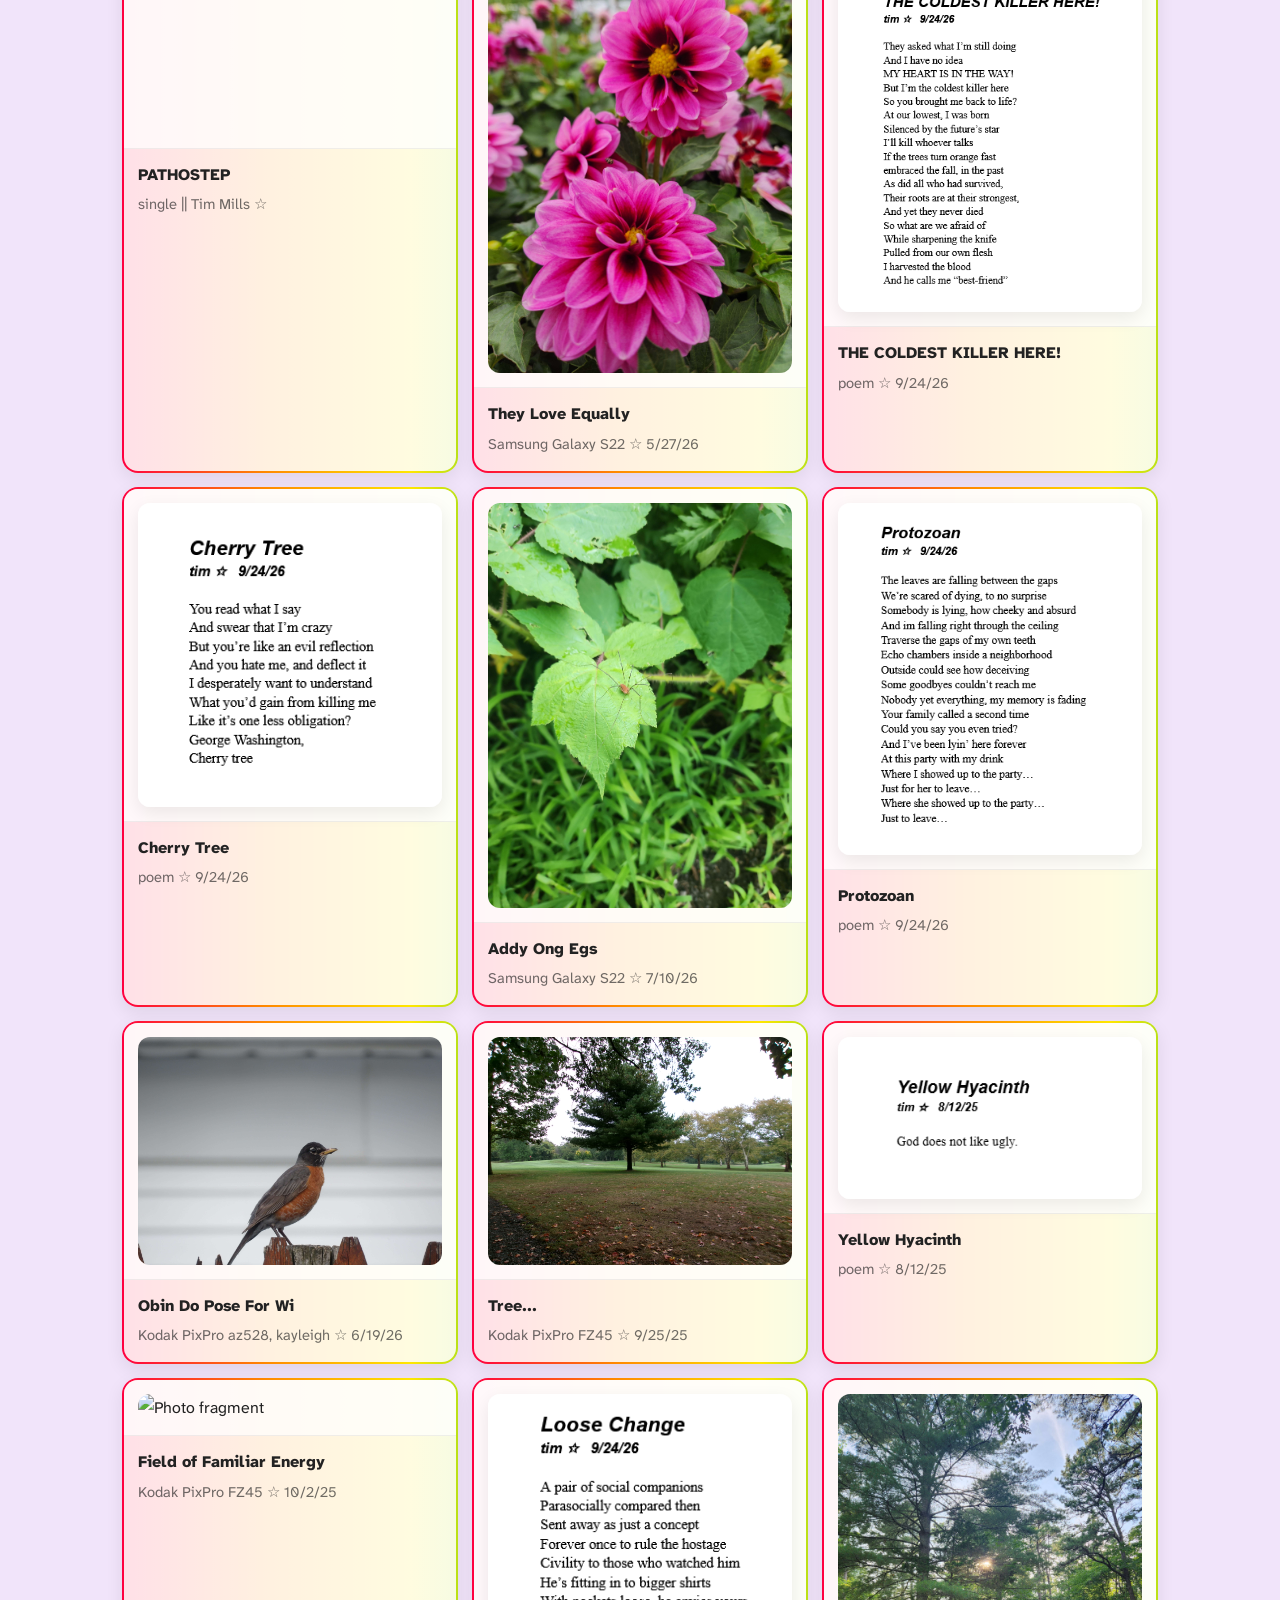
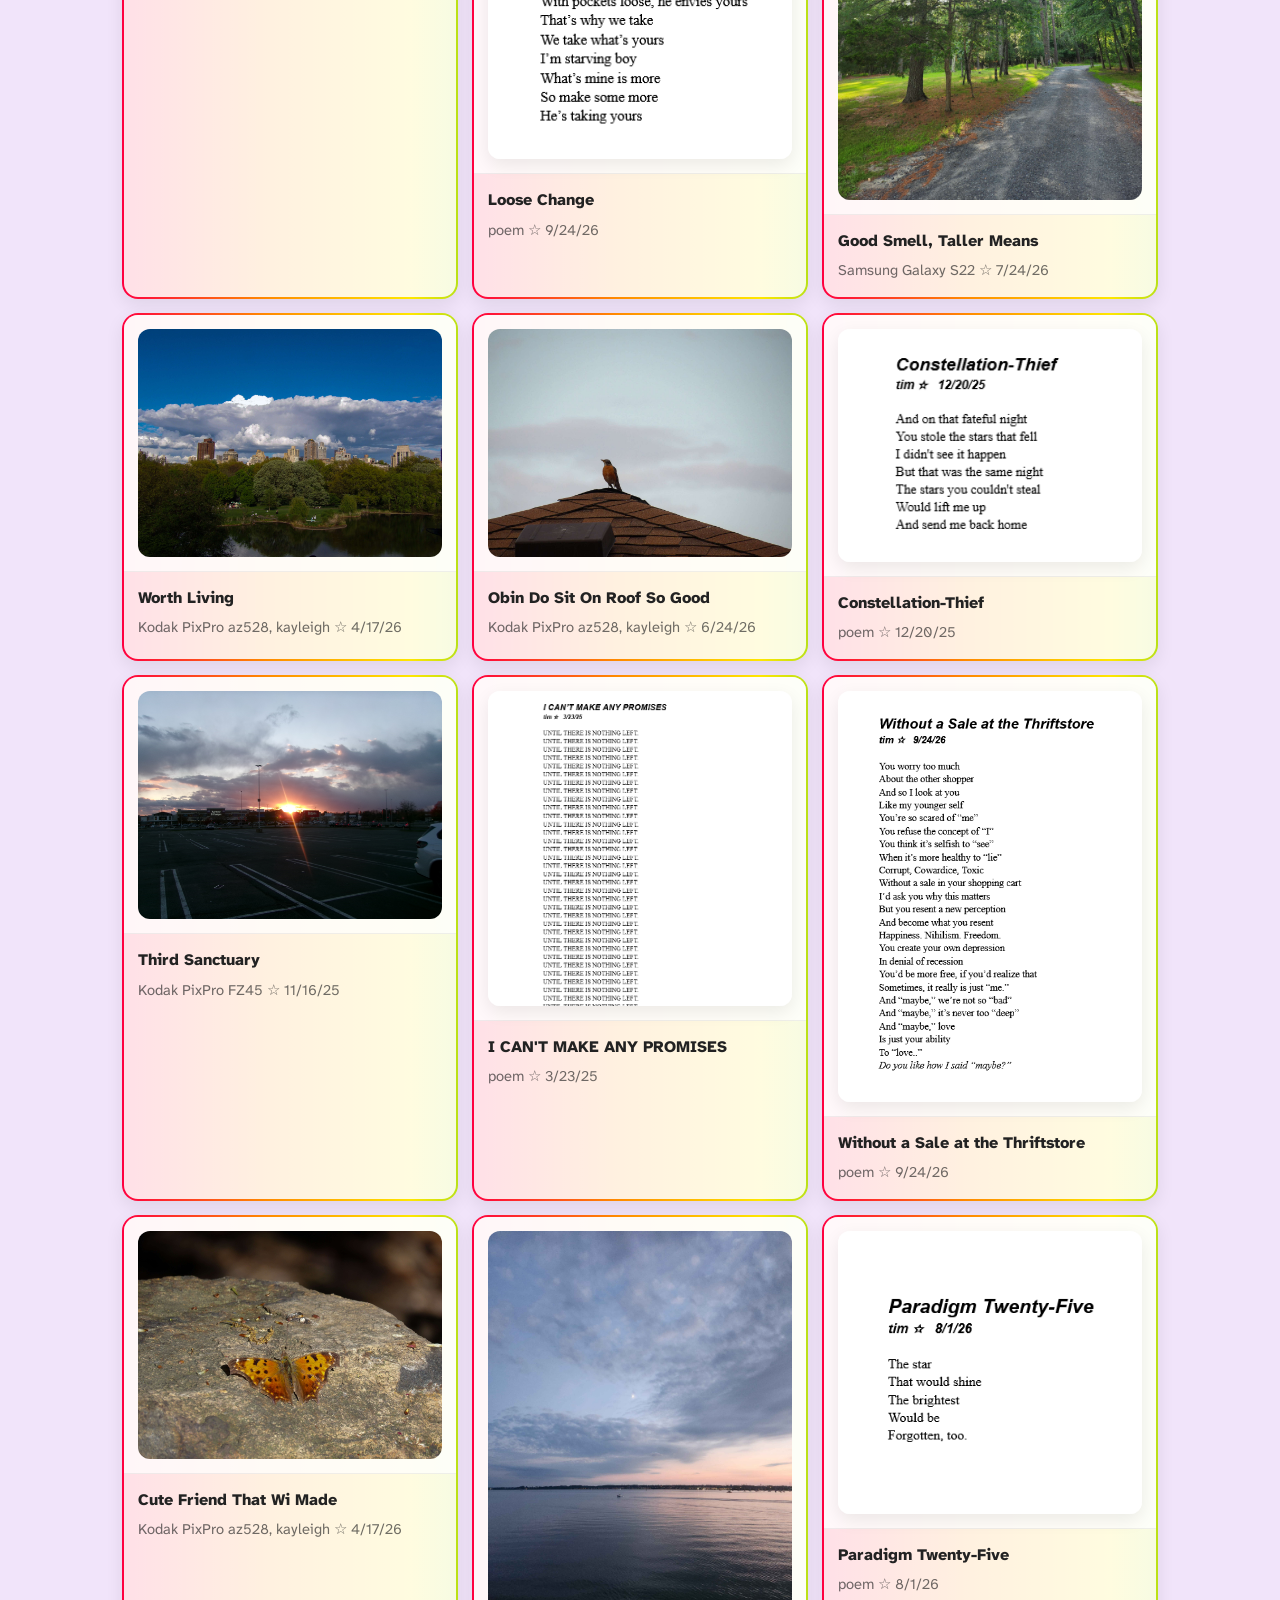
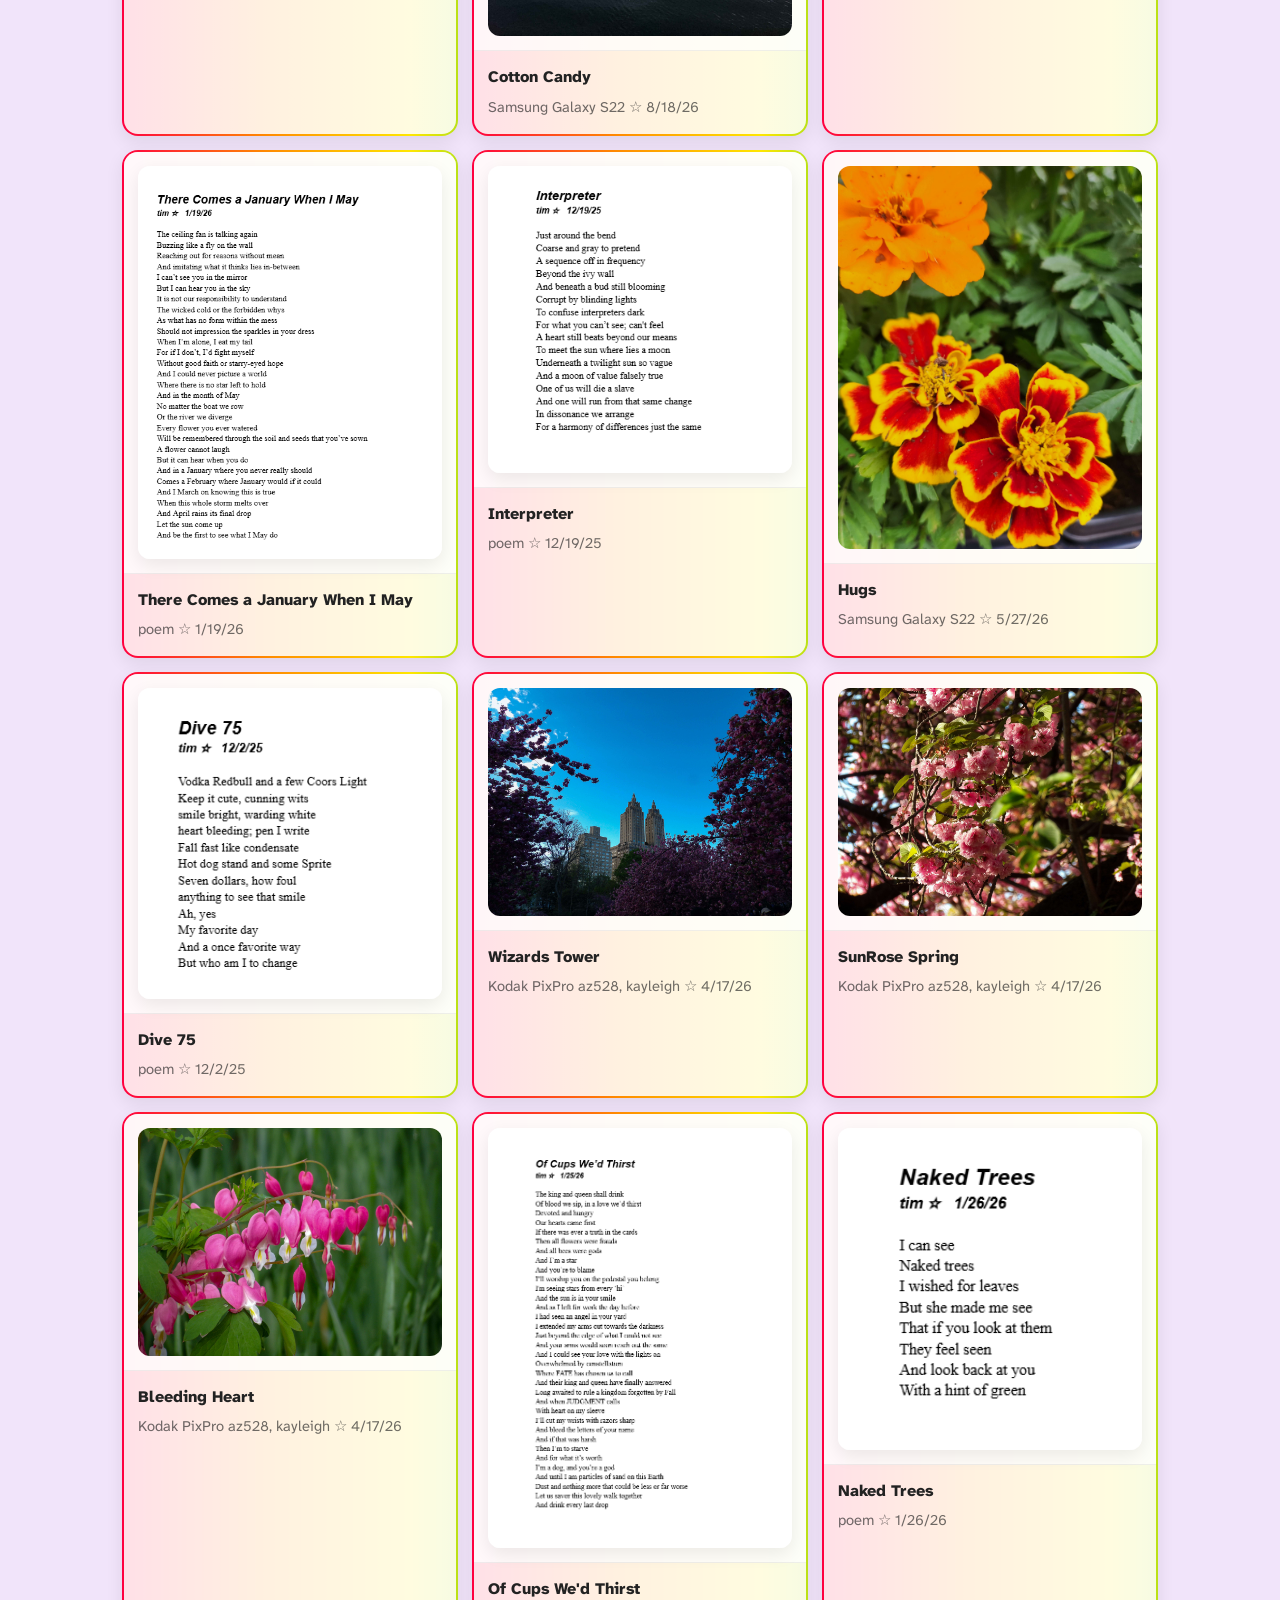
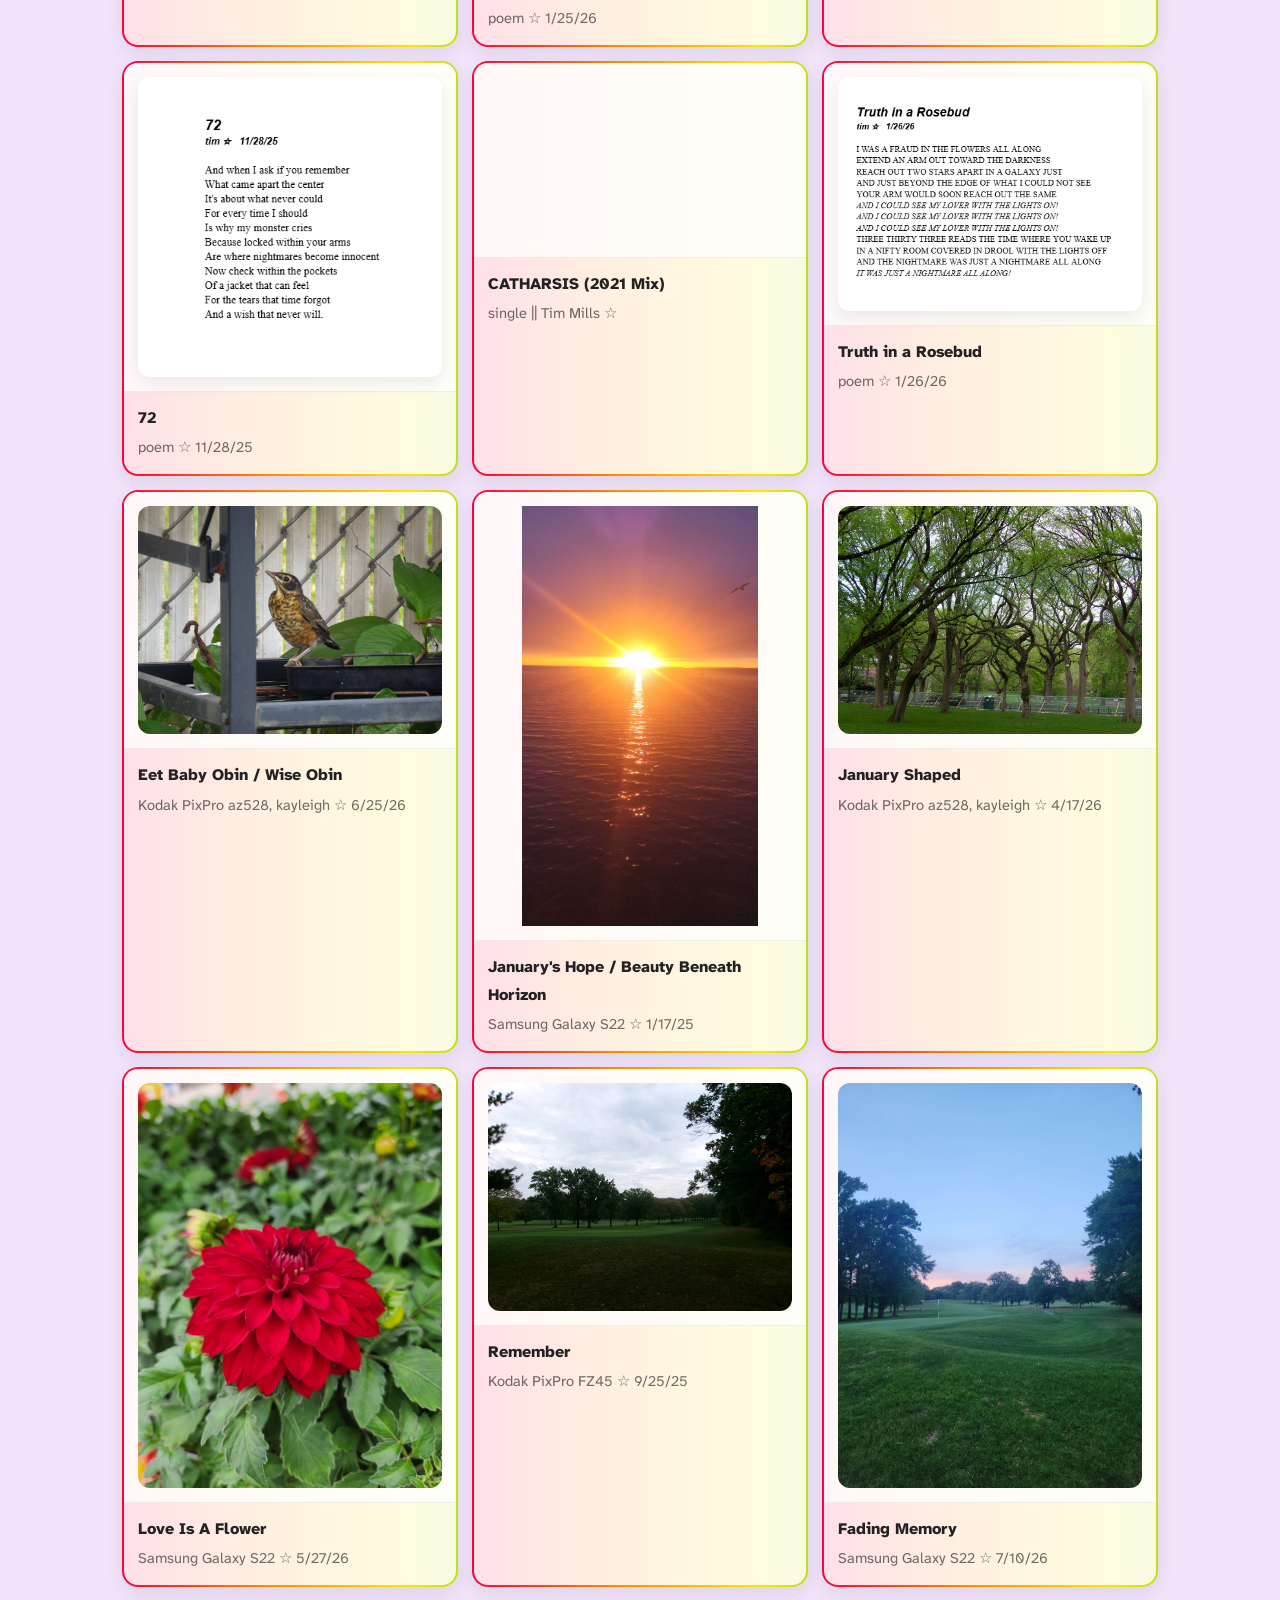
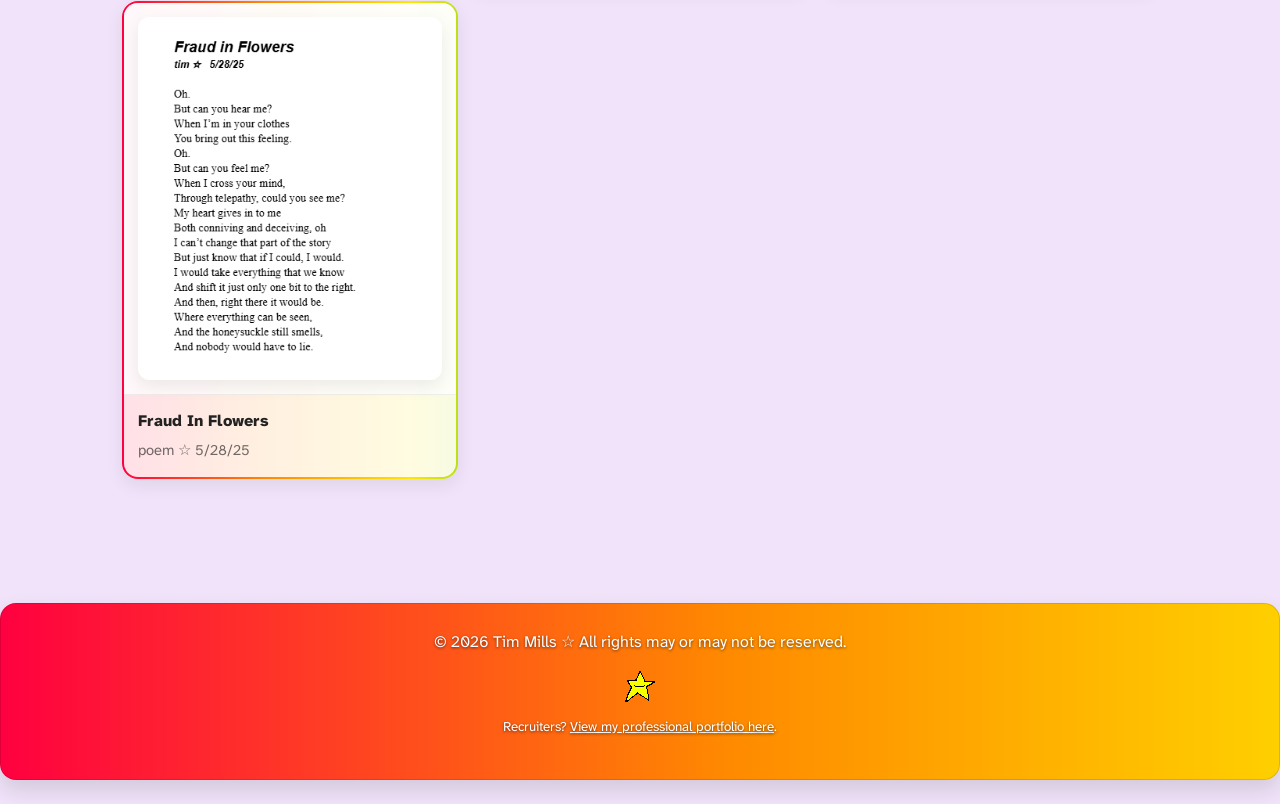
==== commit 692be8f3: "new blog post, new song, new poem, updates" ====
--- a/html/art.html
+++ b/html/art.html
@@ -99,7 +99,24 @@
       </div>
     </section>
     <section class="frag-grid" id="fragGrid">
-      <article class="frag-card frag-music" data-type="music" data-creator="tim" data-hidden="false">
+      <article class="frag-card frag-music" data-type="music" data-creator="tim" data-hidden="false" data-date="2026-10-27">
+        <div class="frag-media frag-music-media">
+<iframe
+  width="100%"
+  height="166"
+  scrolling="no"
+  frameborder="no"
+  allow="autoplay"
+  title="PATHOSTEP - SoundCloud Player"
+  src="https://w.soundcloud.com/player/?url=https%3A%2F%2Fsoundcloud.com%2Fuser-423537902%2Fpathostep&color=%239e8fc7&auto_play=false&show_artwork=true">
+</iframe>
+        </div>
+        <div class="frag-meta">
+          <div class="frag-name">PATHOSTEP</div>
+          <div class="frag-tag">single || Tim Mills ☆ </div>
+        </div>
+      </article>
+      <article class="frag-card frag-music" data-type="music" data-creator="tim" data-hidden="false" data-date="2021-07-27">
         <div class="frag-media frag-music-media">
           <iframe
             width="100%"
@@ -107,13 +124,13 @@
             scrolling="no"
             frameborder="no"
             allow="autoplay"
-            title="SoundCloud player"
+            title="CATHARSIS (2021 Mix) - SoundCloud Player"
             src="https://w.soundcloud.com/player/?url=https%3A//soundcloud.com/user-423537902/chilly-bone&color=%238a63ff&auto_play=false&hide_related=false&show_comments=true&show_user=true&show_reposts=false&show_teaser=true">
           </iframe>
         </div>
         <div class="frag-meta">
           <div class="frag-name">CATHARSIS (2021 Mix)</div>
-          <div class="frag-tag">music ☆ Tim Mills / EGODEATH</div>
+          <div class="frag-tag">single || Tim Mills ☆</div>
         </div>
       </article>
        <article class="frag-card frag-paper" data-type="poem" data-hidden="false" data-date="2026-09-11" data-creator="tim">
@@ -127,6 +144,17 @@
           </div>
         </a>
       </article>
+      <article class="frag-card frag-paper" data-type="poem" data-hidden="false" data-date="2026-10-27" data-creator="tim">
+        <a class="frag-open" href="../images/pathostep_poem.png" data-kind="image" data-title="PATHOSTEP " data-sub="poem ☆ 10/27/26">
+          <div class="frag-media">
+            <img loading="lazy" src="../images/pathostep_poem.png" alt="Poem scan: PATHOSTEP" class="frag-img">
+          </div>
+          <div class="frag-meta">
+            <div class="frag-name">PATHOSTEP</div>
+            <div class="frag-tag">poem ☆ 10/27/26</div>
+          </div>
+        </a>
+      </article>
       <article class="frag-card frag-paper" data-type="poem" data-hidden="false" data-date="2026-08-18" data-creator="tim">
         <a class="frag-open" href="../images/hammer&asylum_poem.png" data-kind="image" data-title="Hammer & Asylum " data-sub="poem ☆ 8/18/26">
           <div class="frag-media">
@@ -214,6 +242,7 @@
           </div>
         </a>
       </article>
+   <!--
       <article class="frag-card frag-paper" data-type="poem" data-hidden="false" data-date="2026-09-24" data-creator="tim">
         <a class="frag-open" href="../images/downstairs_poem.png" data-kind="image" data-title="Downstairs?" data-sub="poem ☆ 9/24/26">
           <div class="frag-media">
@@ -225,6 +254,7 @@
           </div>
         </a>
       </article>
+    -->
       <article class="frag-card frag-paper" data-type="poem" data-hidden="false" data-date="2026-08-04" data-creator="tim">
         <a class="frag-open" href="../images/Rise75_poem.png" data-kind="image" data-title="Rise 75" data-sub="poem ☆ 8/4/26">
           <div class="frag-media">
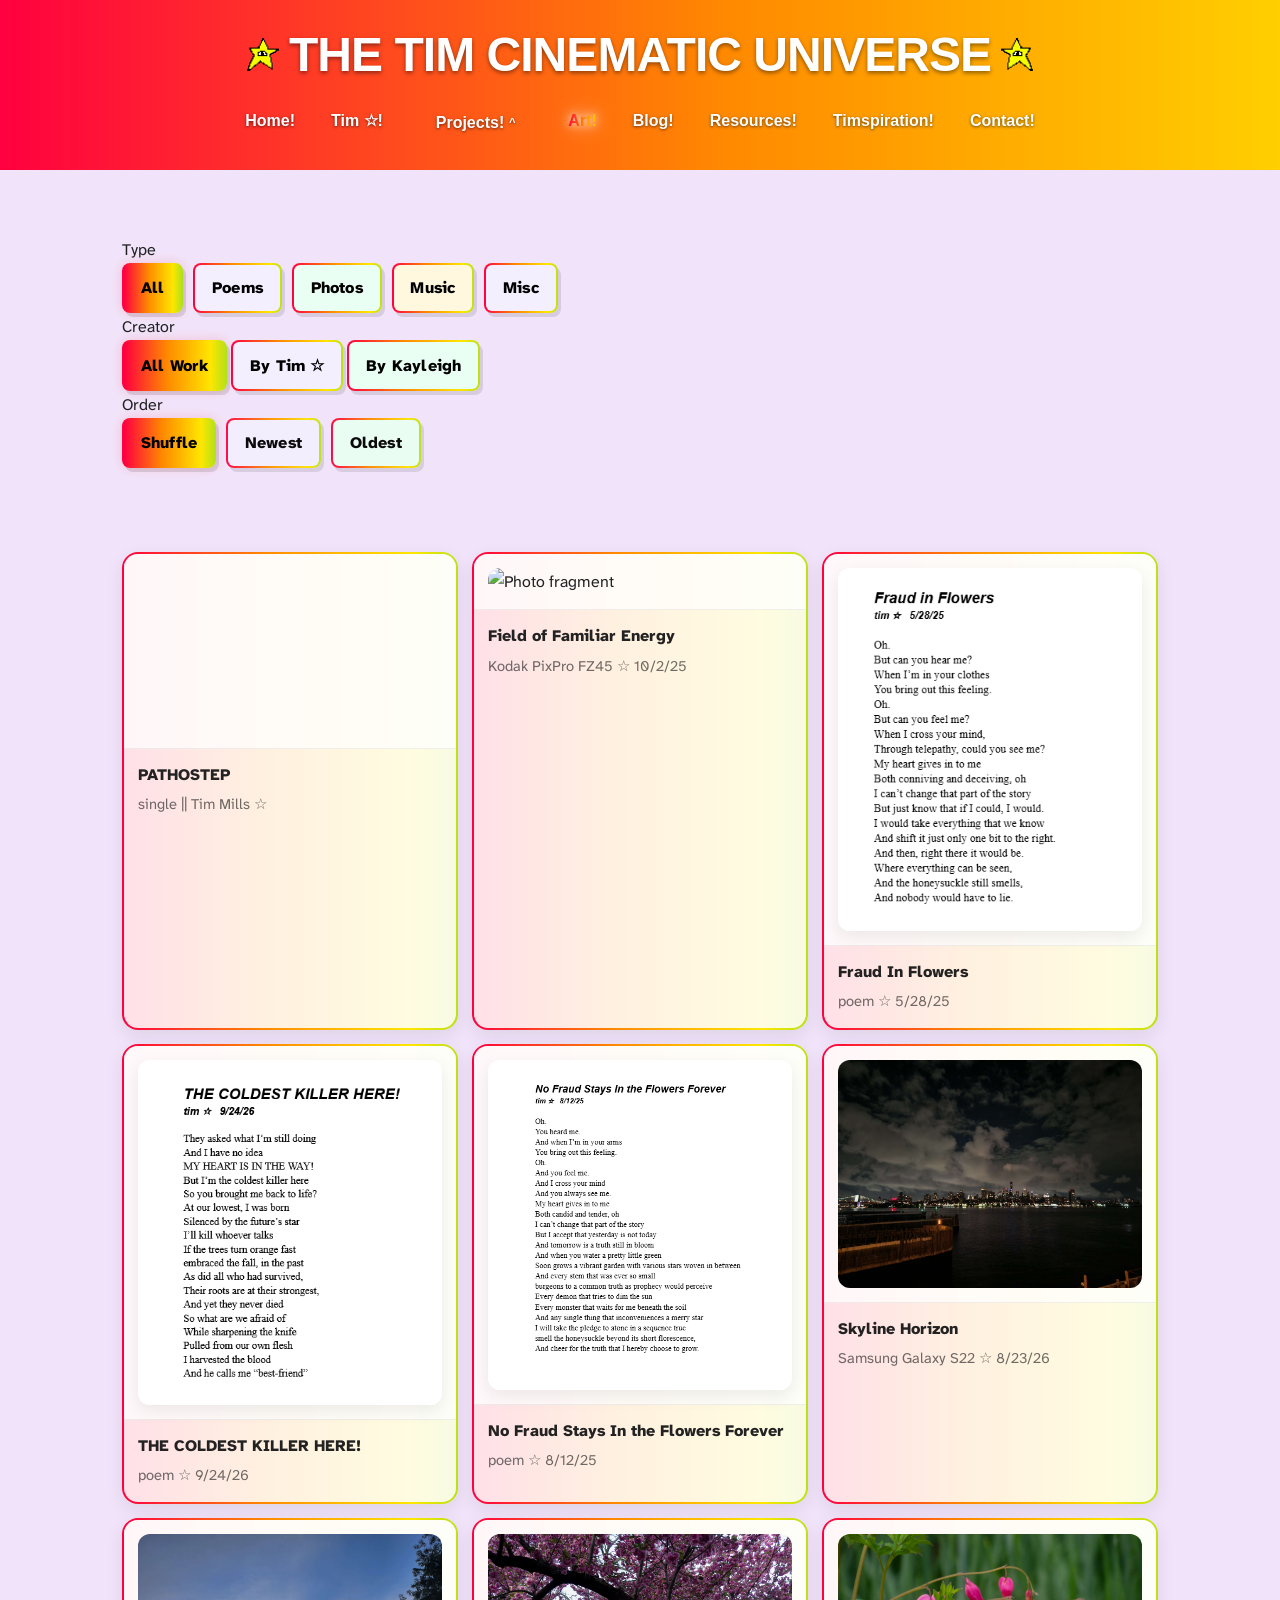
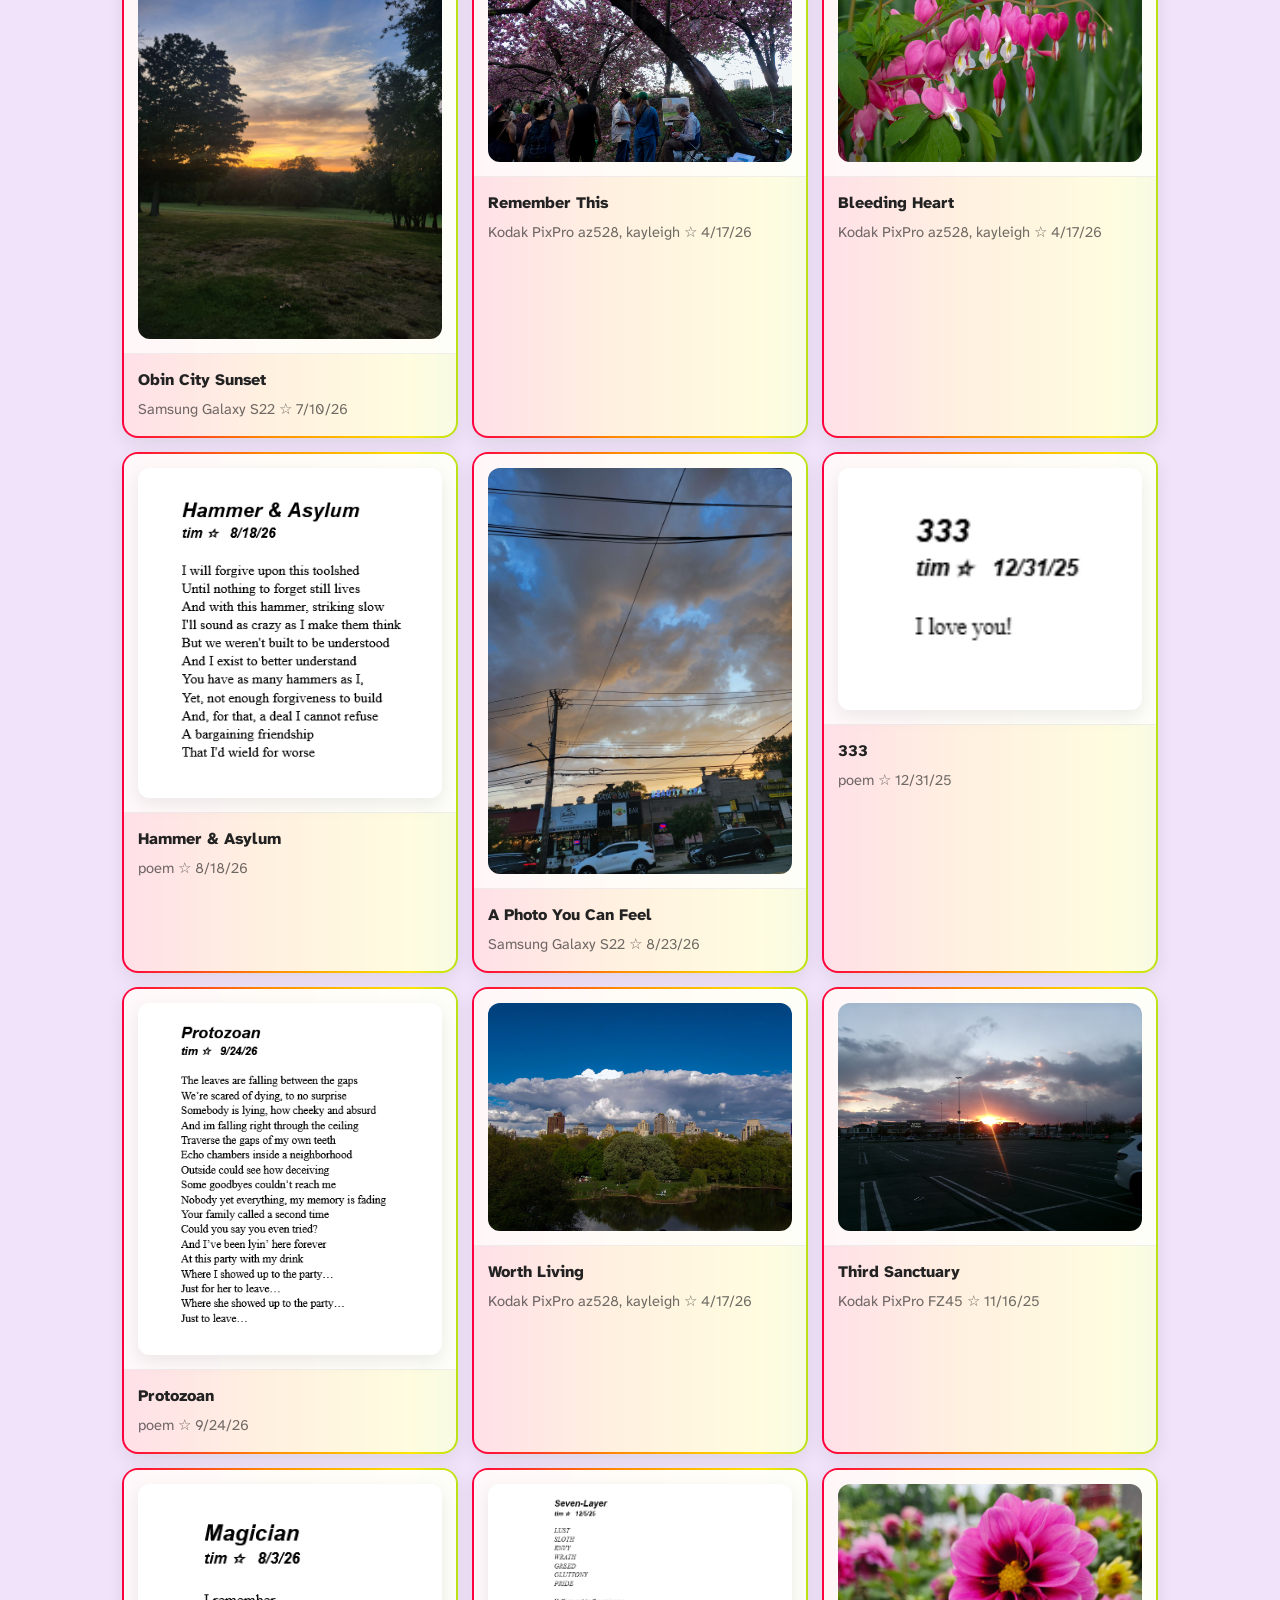
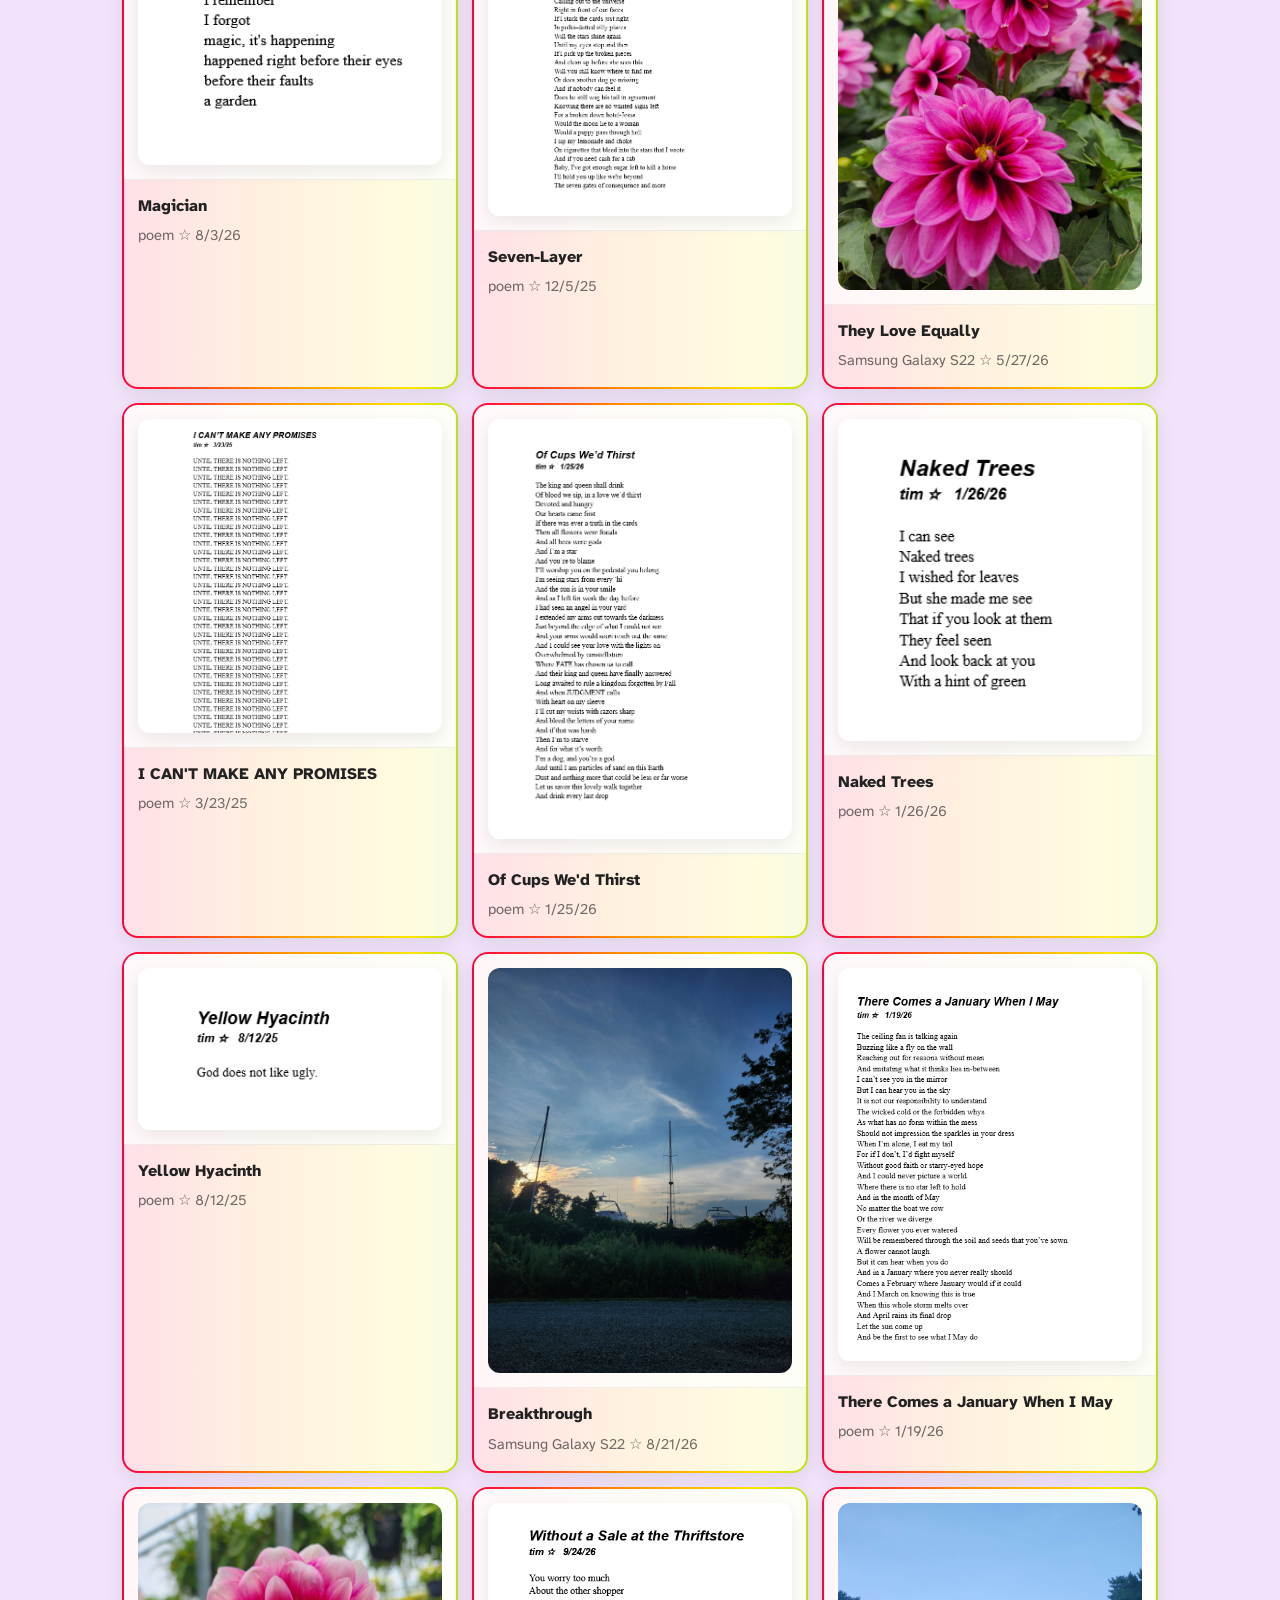
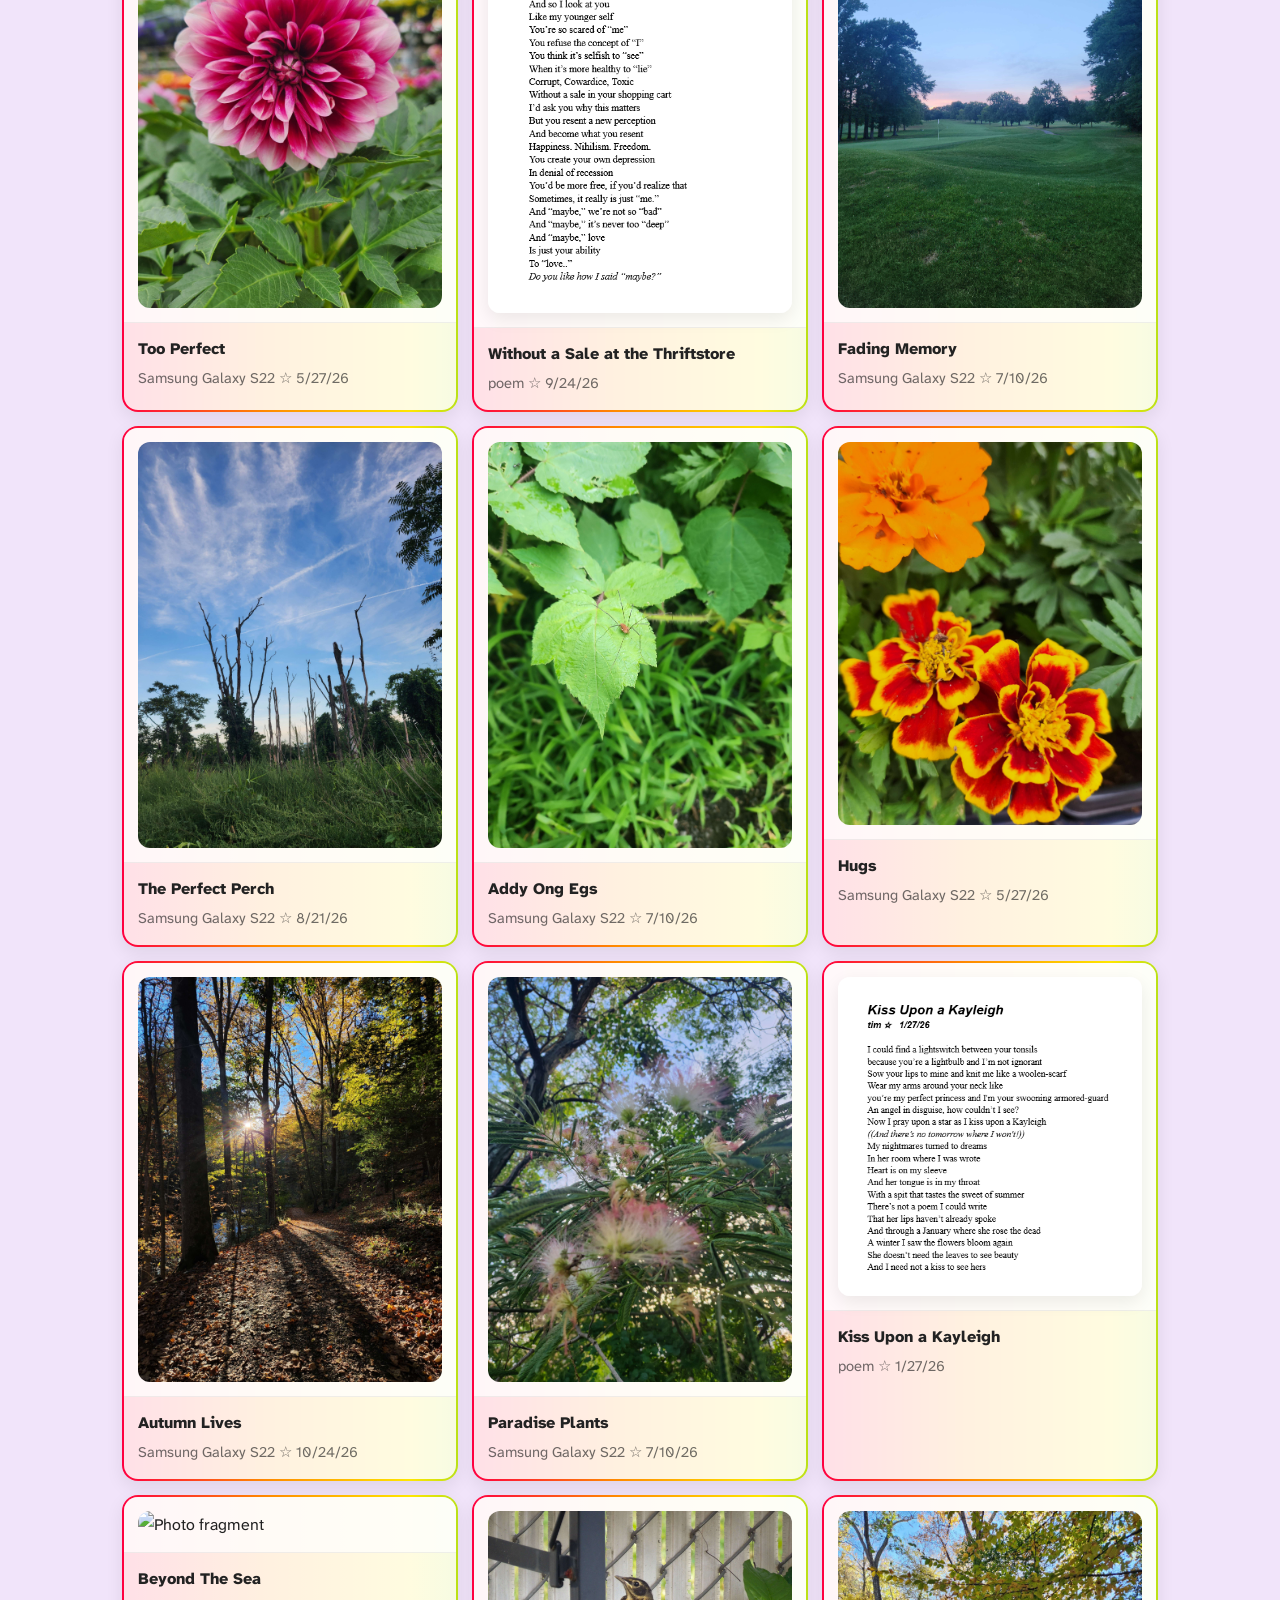
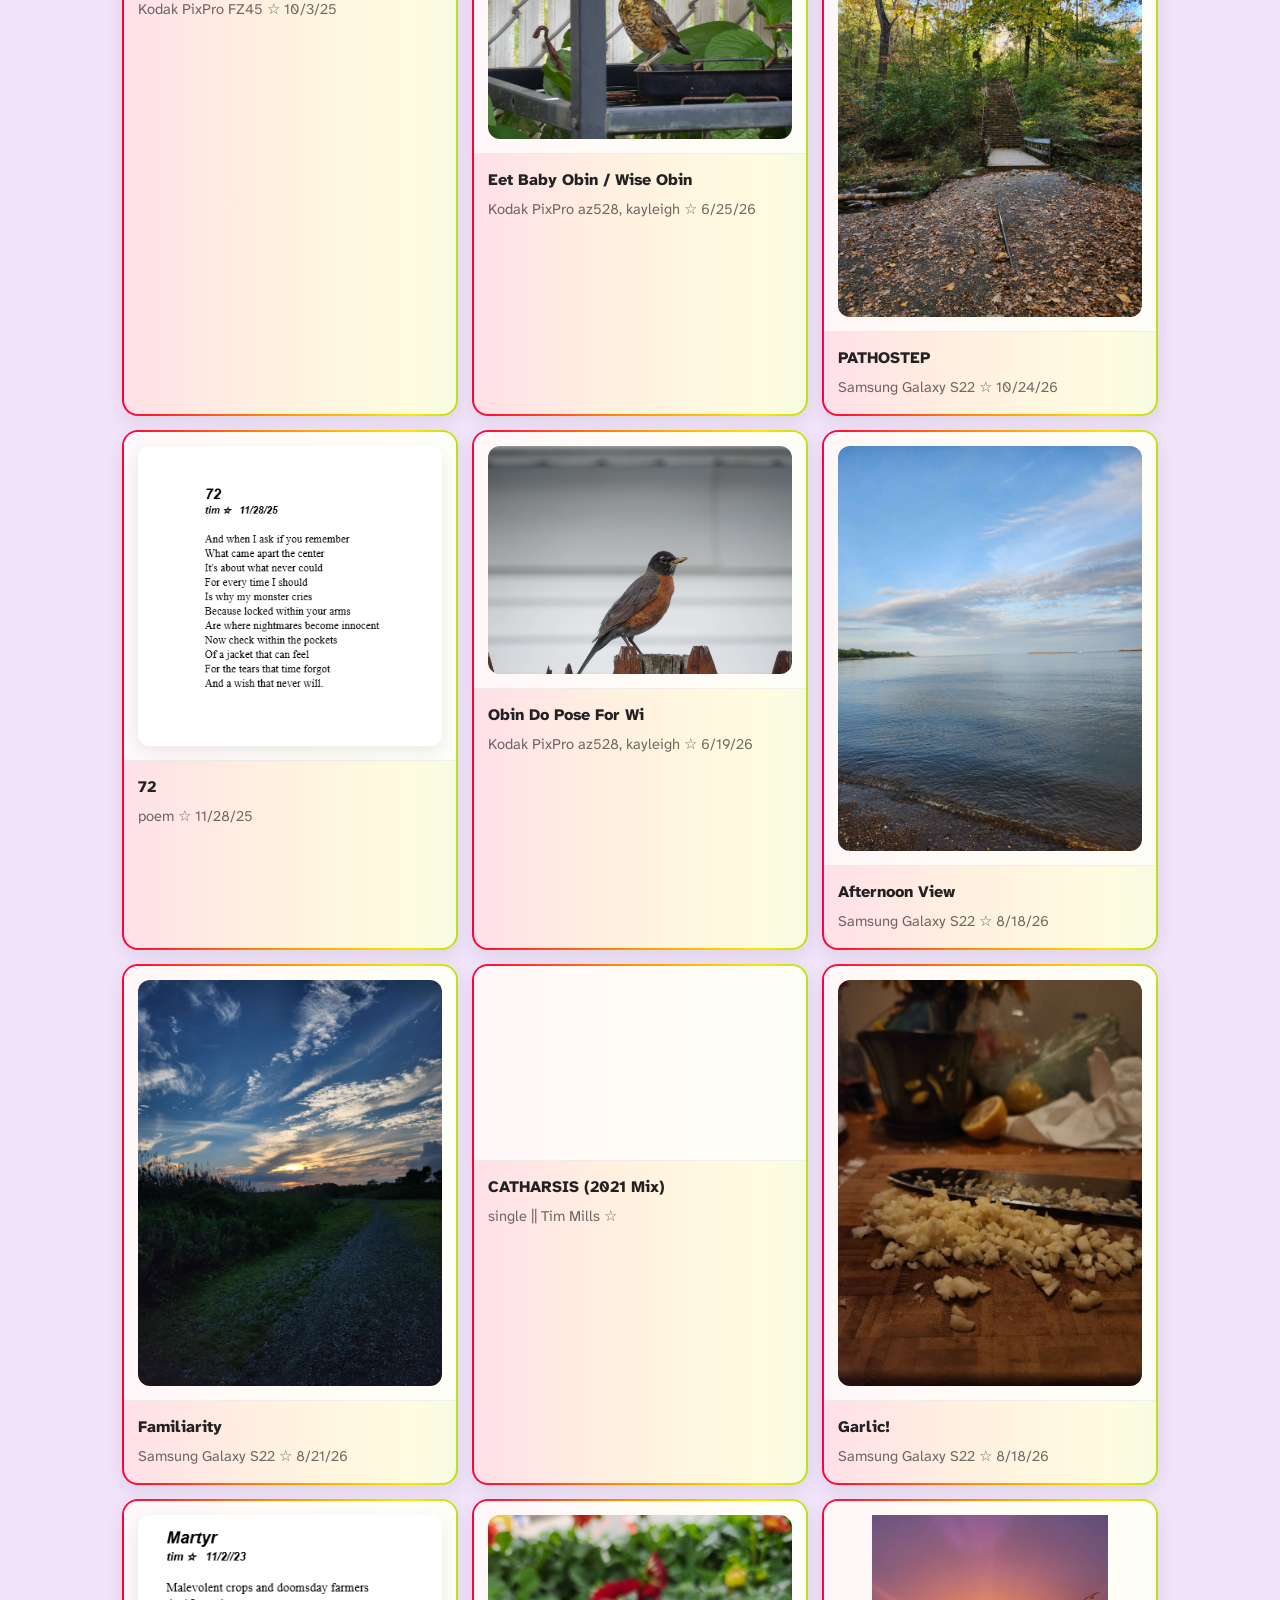
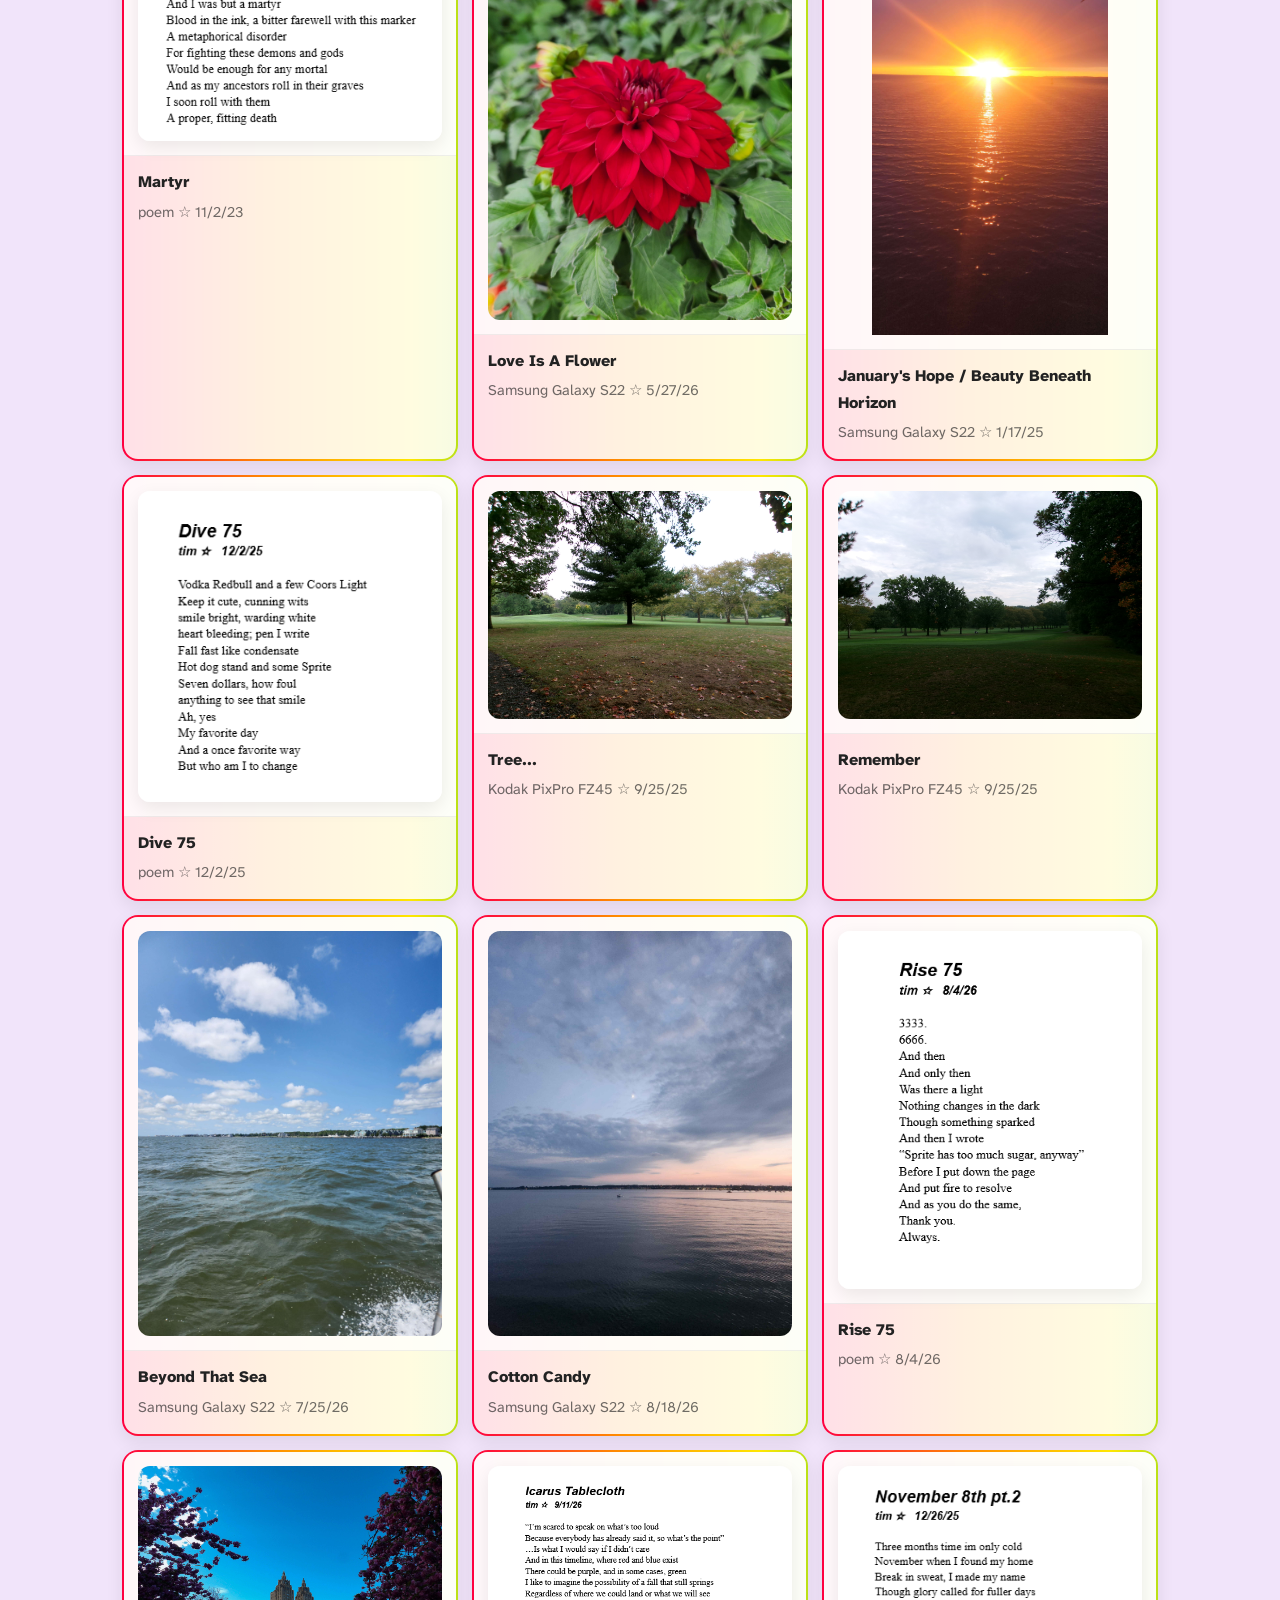
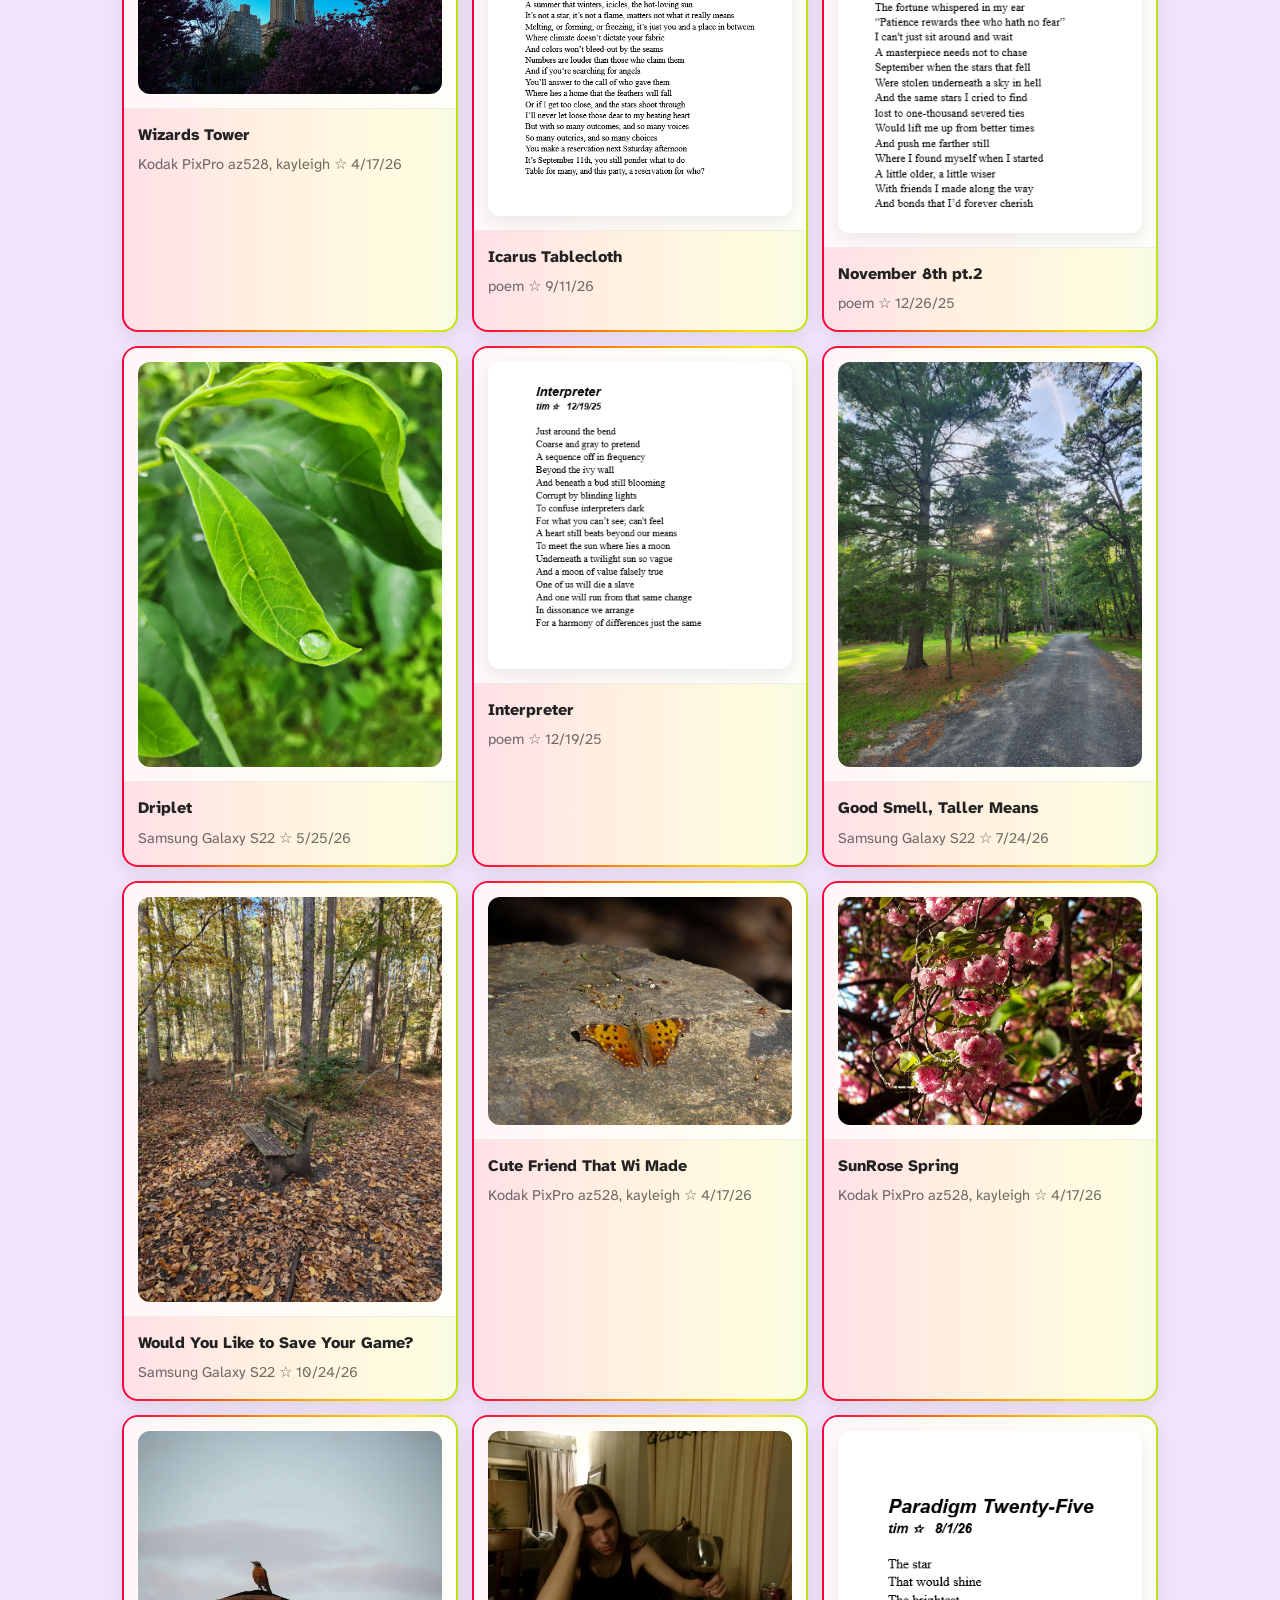
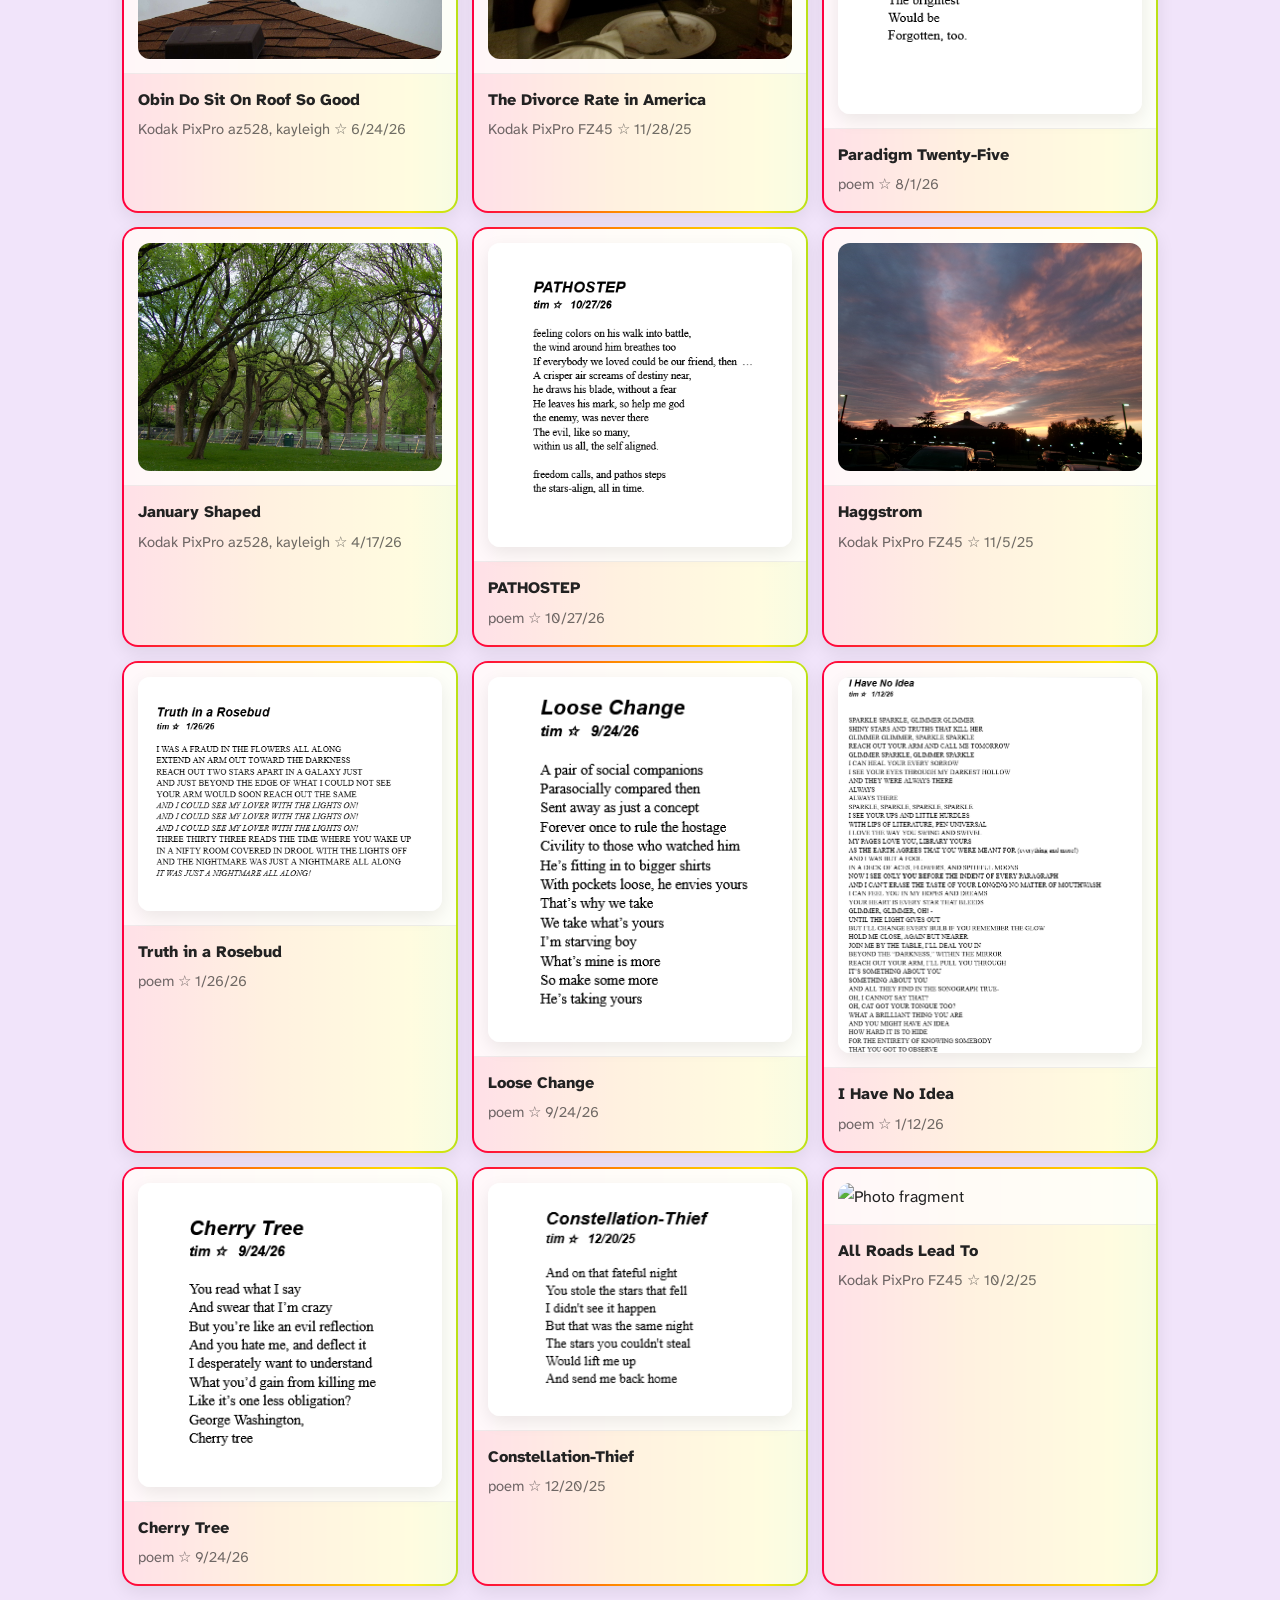
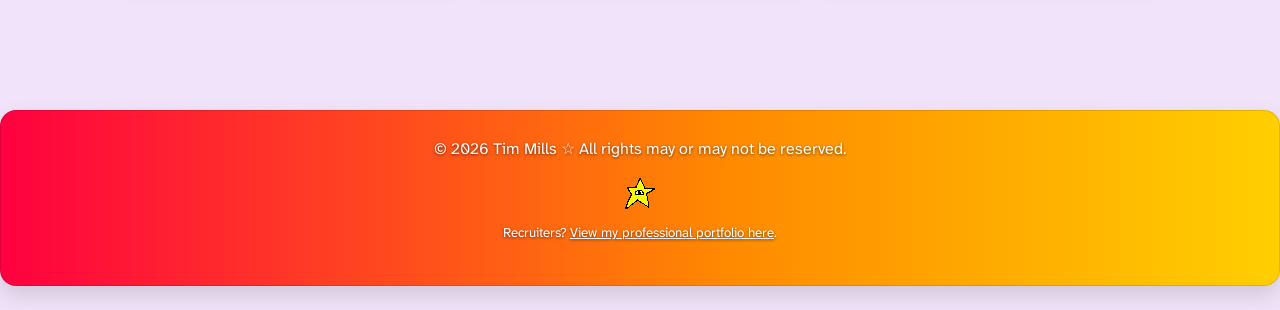
==== commit 259864f8: "new photos!" ====
--- a/html/art.html
+++ b/html/art.html
@@ -486,6 +486,70 @@
           </div>
         </a>
       </article>
+      <article class="frag-card frag-photo" data-type="photo" data-hidden="false" data-date="2025-08-21" data-creator="tim">
+        <a class="frag-open" href="../images/PHOTOGRAPHY/breakthrough.jpg" data-kind="image" data-title="Breakthrough" data-sub="photo ☆ Taken where you remember">
+          <div class="frag-media">
+            <img loading="lazy" src="../images/PHOTOGRAPHY/breakthrough.jpg" alt="Photo fragment" class="frag-img">
+          </div>
+          <div class="frag-meta">
+            <div class="frag-name">Breakthrough</div>
+            <div class="frag-tag">Samsung Galaxy S22 ☆ 8/21/26 </div>
+          </div>
+        </a>
+      </article>
+            <article class="frag-card frag-photo" data-type="photo" data-hidden="false" data-date="2025-08-21" data-creator="tim">
+        <a class="frag-open" href="../images/PHOTOGRAPHY/the perfect perch.jpg" data-kind="image" data-title="Breakthrough" data-sub="photo ☆ Taken where you remember">
+          <div class="frag-media">
+            <img loading="lazy" src="../images/PHOTOGRAPHY/the perfect perch.jpg" alt="Photo fragment" class="frag-img">
+          </div>
+          <div class="frag-meta">
+            <div class="frag-name">The Perfect Perch</div>
+            <div class="frag-tag">Samsung Galaxy S22 ☆ 8/21/26 </div>
+          </div>
+        </a>
+      </article>
+           <article class="frag-card frag-photo" data-type="photo" data-hidden="false" data-date="2025-08-21" data-creator="tim">
+        <a class="frag-open" href="../images/PHOTOGRAPHY/familiarity.jpg" data-kind="image" data-title="Familiarity" data-sub="photo ☆ Taken where you remember">
+          <div class="frag-media">
+            <img loading="lazy" src="../images/PHOTOGRAPHY/familiarity.jpg" alt="Photo fragment" class="frag-img">
+          </div>
+          <div class="frag-meta">
+            <div class="frag-name">Familiarity</div>
+            <div class="frag-tag">Samsung Galaxy S22 ☆ 8/21/26 </div>
+          </div>
+        </a>
+           <article class="frag-card frag-photo" data-type="photo" data-hidden="false" data-date="2025-08-23" data-creator="tim">
+        <a class="frag-open" href="../images/PHOTOGRAPHY/Skyline Horizon.jpg" data-kind="image" data-title="Skyline Horizon" data-sub="photo ☆ Taken on a Ferry!">
+          <div class="frag-media">
+            <img loading="lazy" src="../images/PHOTOGRAPHY/Skyline Horizon.jpg" alt="Photo fragment" class="frag-img">
+          </div>
+          <div class="frag-meta">
+            <div class="frag-name">Skyline Horizon</div>
+            <div class="frag-tag">Samsung Galaxy S22 ☆ 8/23/26 </div>
+          </div>
+        </a>
+           <article class="frag-card frag-photo" data-type="photo" data-hidden="false" data-date="2025-08-23" data-creator="tim">
+        <a class="frag-open" href="../images/PHOTOGRAPHY/A Photo you CAN feel.jpg" data-kind="image" data-title="Skyline Horizon" data-sub="photo ☆ Taken by a train!">
+          <div class="frag-media">
+            <img loading="lazy" src="../images/PHOTOGRAPHY/A Photo you CAN feel.jpg" alt="Photo fragment" class="frag-img">
+          </div>
+          <div class="frag-meta">
+            <div class="frag-name">A Photo You Can Feel</div>
+            <div class="frag-tag">Samsung Galaxy S22 ☆ 8/23/26 </div>
+          </div>
+        </a>
+      </article>
+           <article class="frag-card frag-photo" data-type="photo" data-hidden="false" data-date="2025-10-24" data-creator="tim">
+        <a class="frag-open" href="../images/PHOTOGRAPHY/autumn lives.jpg" data-kind="image" data-title="Autumn Lives" data-sub="photo ☆ Taken in the ... Where are we !?">
+          <div class="frag-media">
+            <img loading="lazy" src="../images/PHOTOGRAPHY/autumn lives.jpg" alt="Photo fragment" class="frag-img">
+          </div>
+          <div class="frag-meta">
+            <div class="frag-name">Autumn Lives</div>
+            <div class="frag-tag">Samsung Galaxy S22 ☆ 10/24/26 </div>
+          </div>
+        </a>
+      </article>
       <article class="frag-card frag-photo" data-type="photo" data-hidden="false" data-date="2026-08-18" data-creator="tim">
         <a class="frag-open" href="../images/PHOTOGRAPHY/garlic.jpg" data-kind="image" data-title="garlic" data-sub="photo ☆ Taken in THE_KITCHEN!">
           <div class="frag-media">
@@ -494,6 +558,28 @@
           <div class="frag-meta">
             <div class="frag-name">Garlic!</div>
             <div class="frag-tag">Samsung Galaxy S22 ☆ 8/18/26 </div>
+          </div>
+        </a>
+      </article>
+      <article class="frag-card frag-photo" data-type="photo" data-hidden="false" data-date="2026-10-24" data-creator="tim">
+        <a class="frag-open" href="../images/PHOTOGRAPHY/PATHOSTEP!.jpg" data-kind="image" data-title="garlic" data-sub="photo ☆ Taken at a place you won't forget!">
+          <div class="frag-media">
+            <img loading="lazy" src="../images/PHOTOGRAPHY/PATHOSTEP!.jpg" alt="Photo fragment" class="frag-img">
+          </div>
+          <div class="frag-meta">
+            <div class="frag-name">PATHOSTEP</div>
+            <div class="frag-tag">Samsung Galaxy S22 ☆ 10/24/26 </div>
+          </div>
+        </a>
+      </article>
+      <article class="frag-card frag-photo" data-type="photo" data-hidden="false" data-date="2026-10-24" data-creator="tim">
+        <a class="frag-open" href="../images/PHOTOGRAPHY/Save The Game.jpg" data-kind="image" data-title="garlic" data-sub="photo ☆ Taken at a place you won't forget!">
+          <div class="frag-media">
+            <img loading="lazy" src="../images/PHOTOGRAPHY/Save The Game.jpg" alt="Photo fragment" class="frag-img">
+          </div>
+          <div class="frag-meta">
+            <div class="frag-name">Would You Like to Save Your Game?</div>
+            <div class="frag-tag">Samsung Galaxy S22 ☆ 10/24/26 </div>
           </div>
         </a>
       </article>
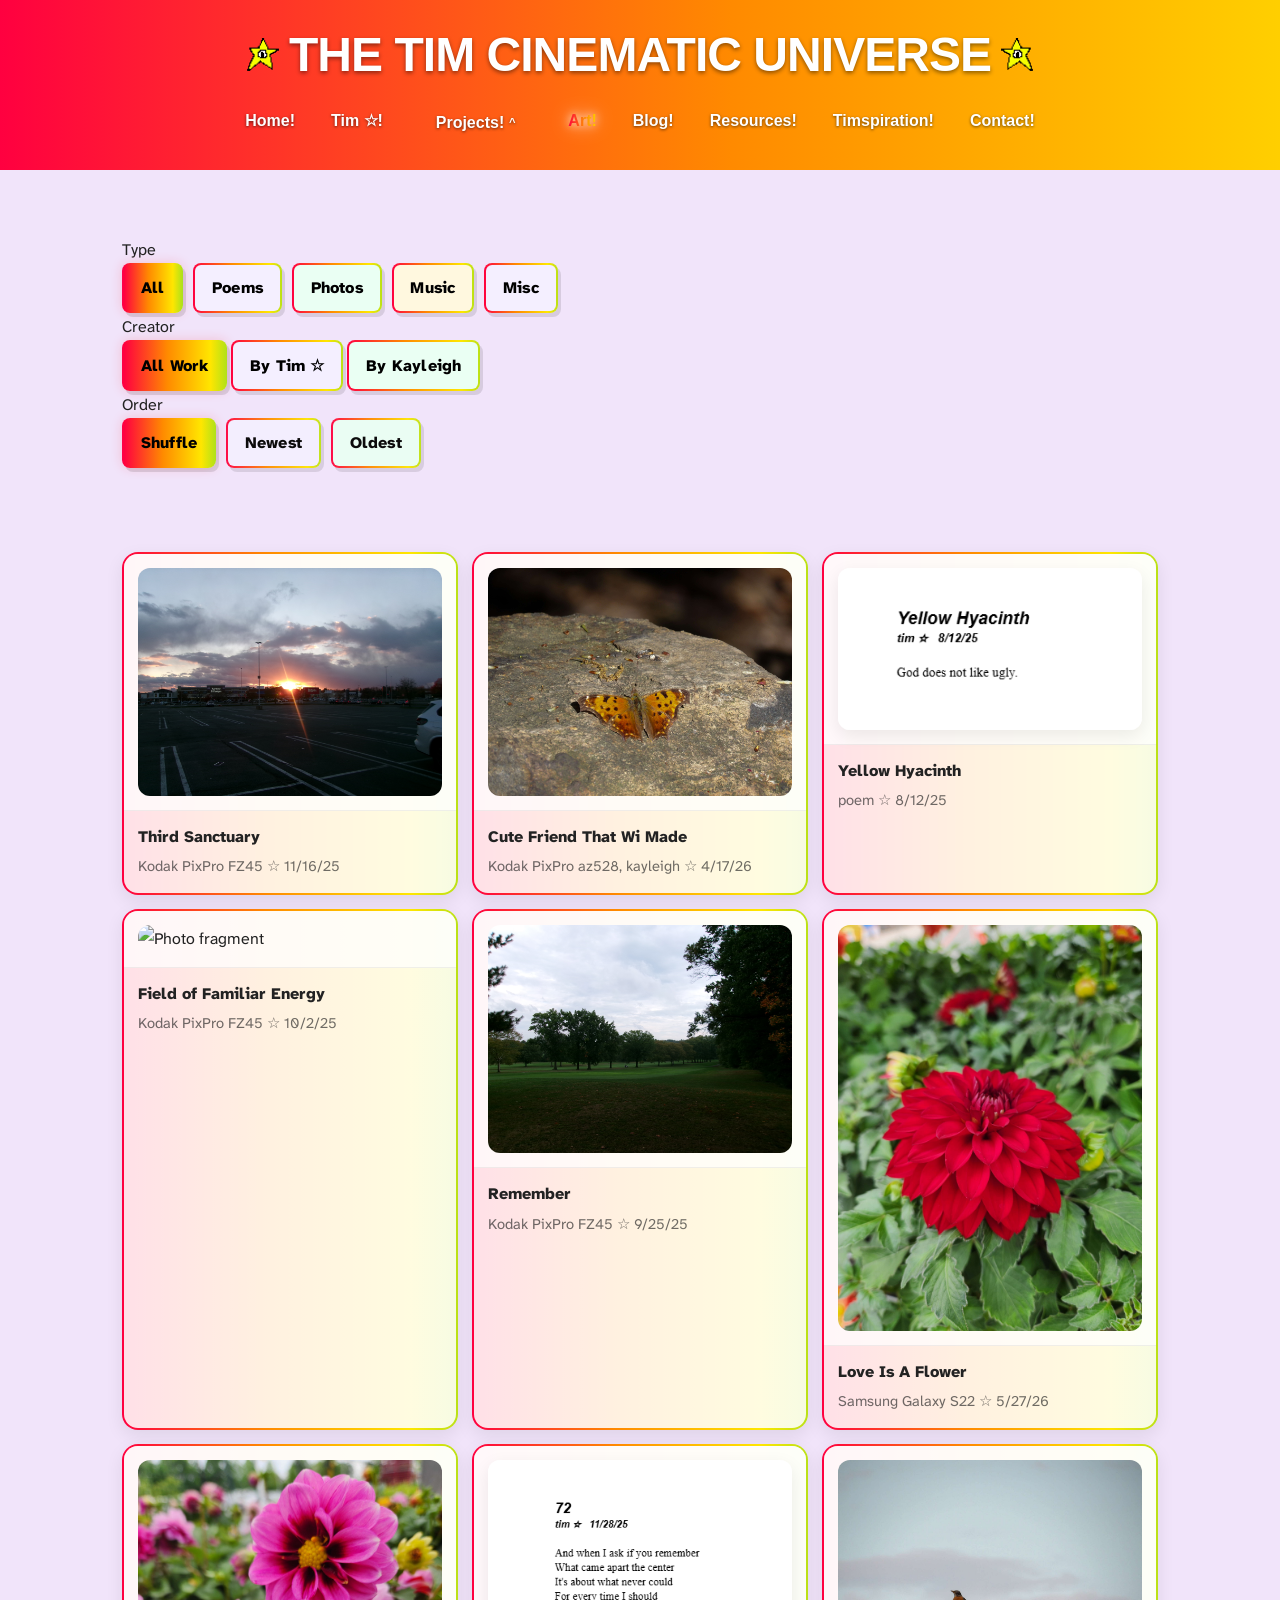
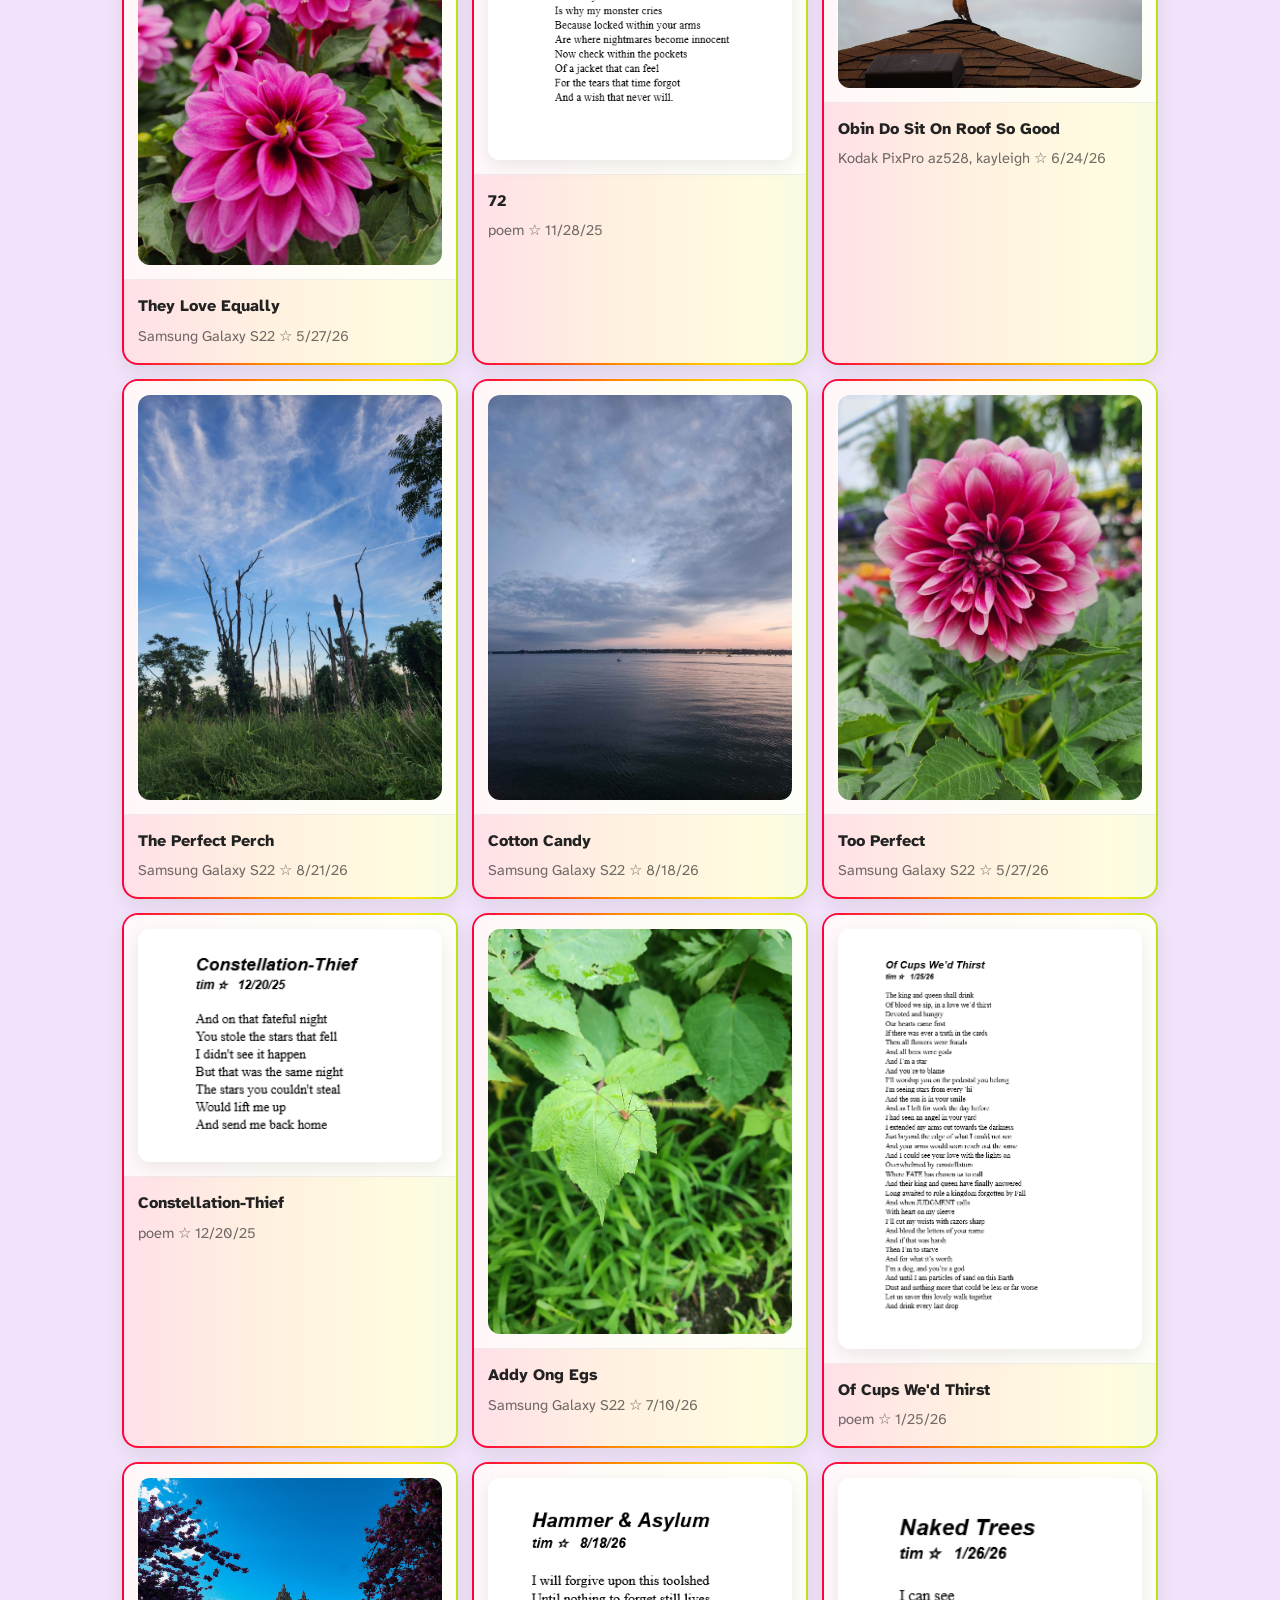
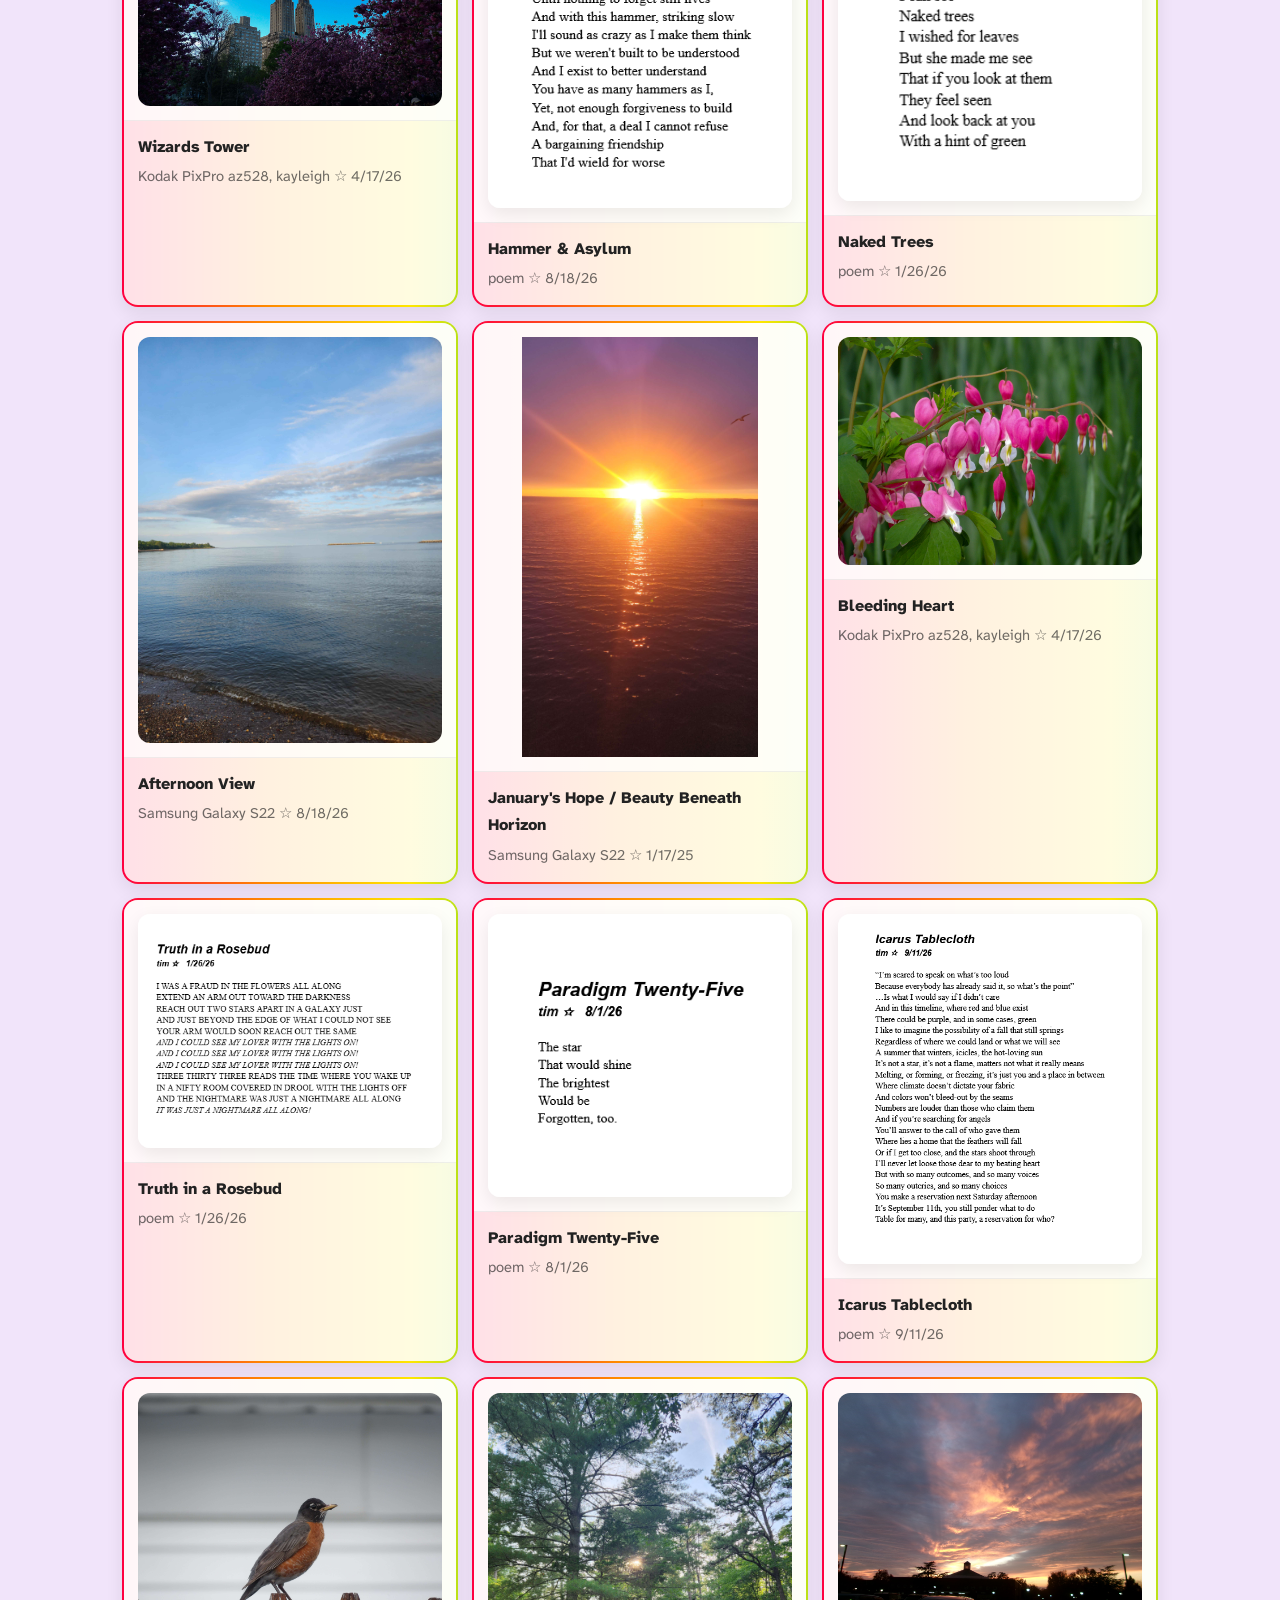
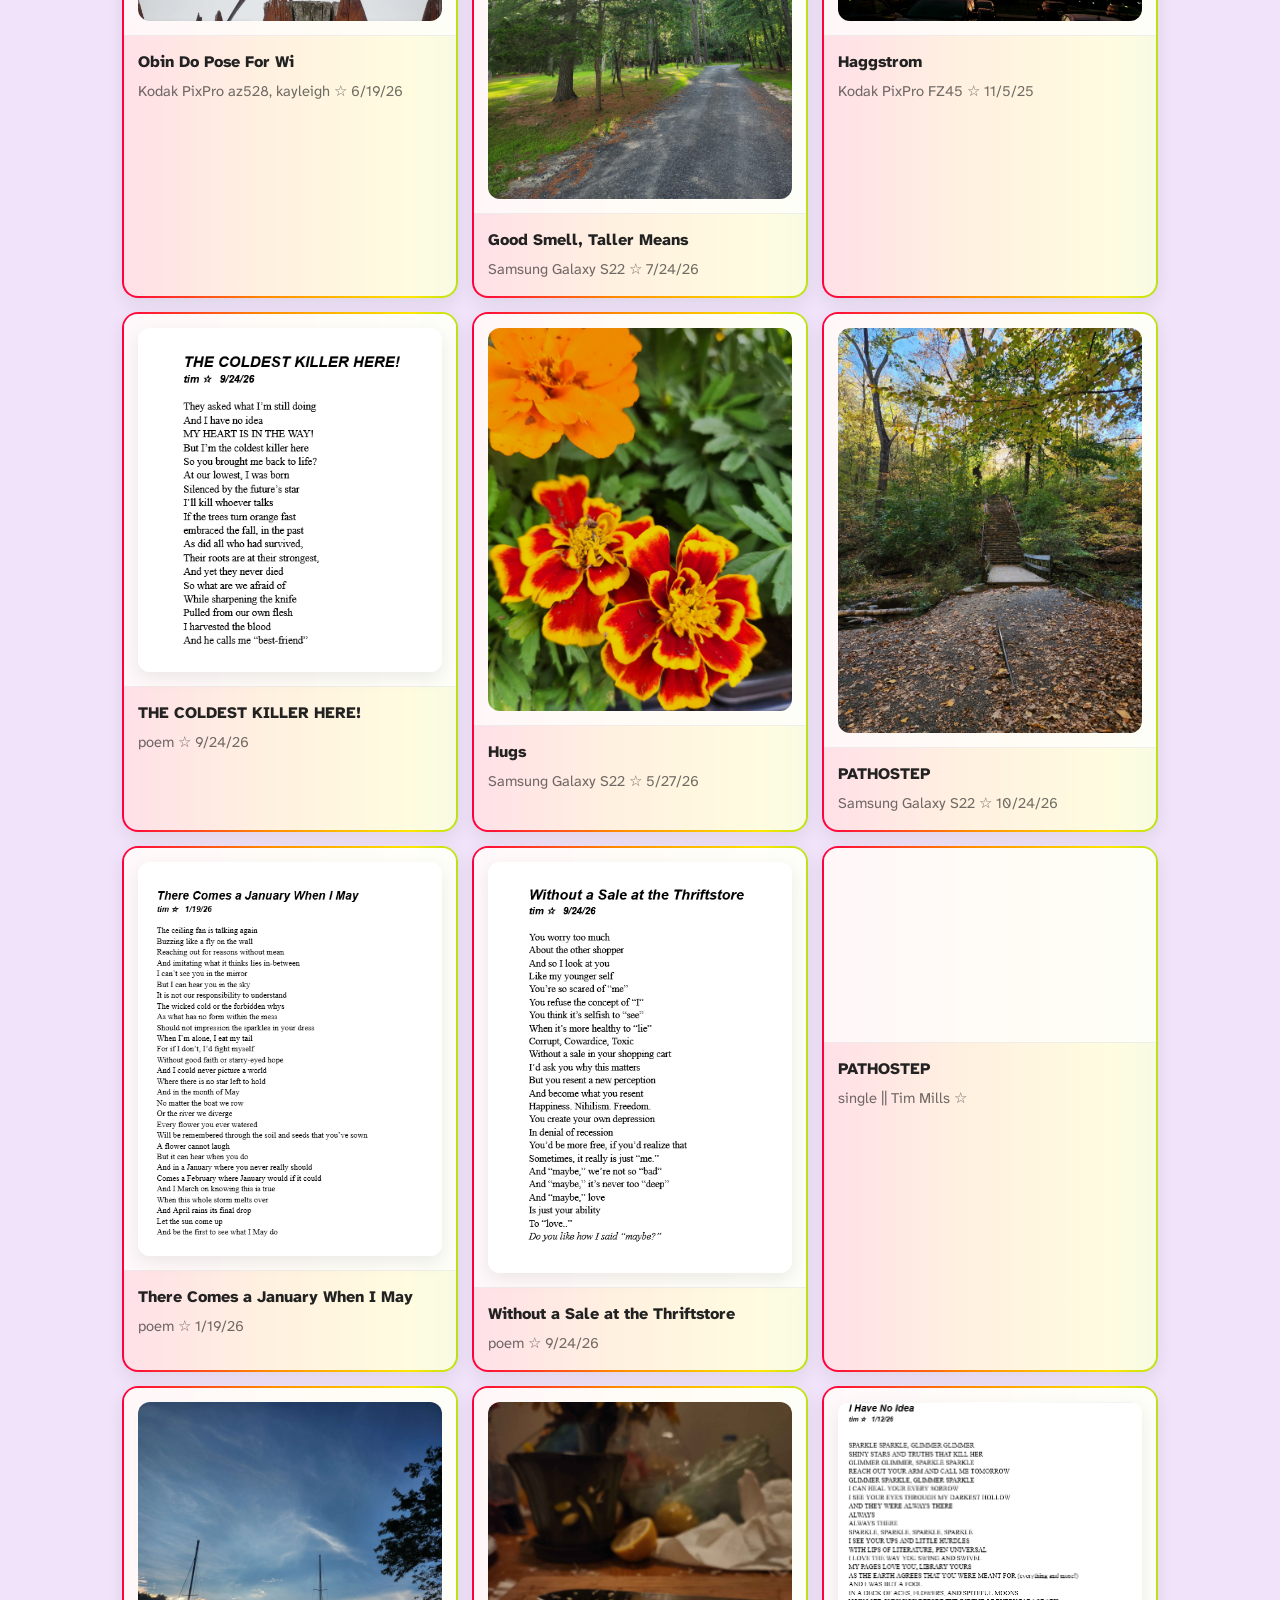
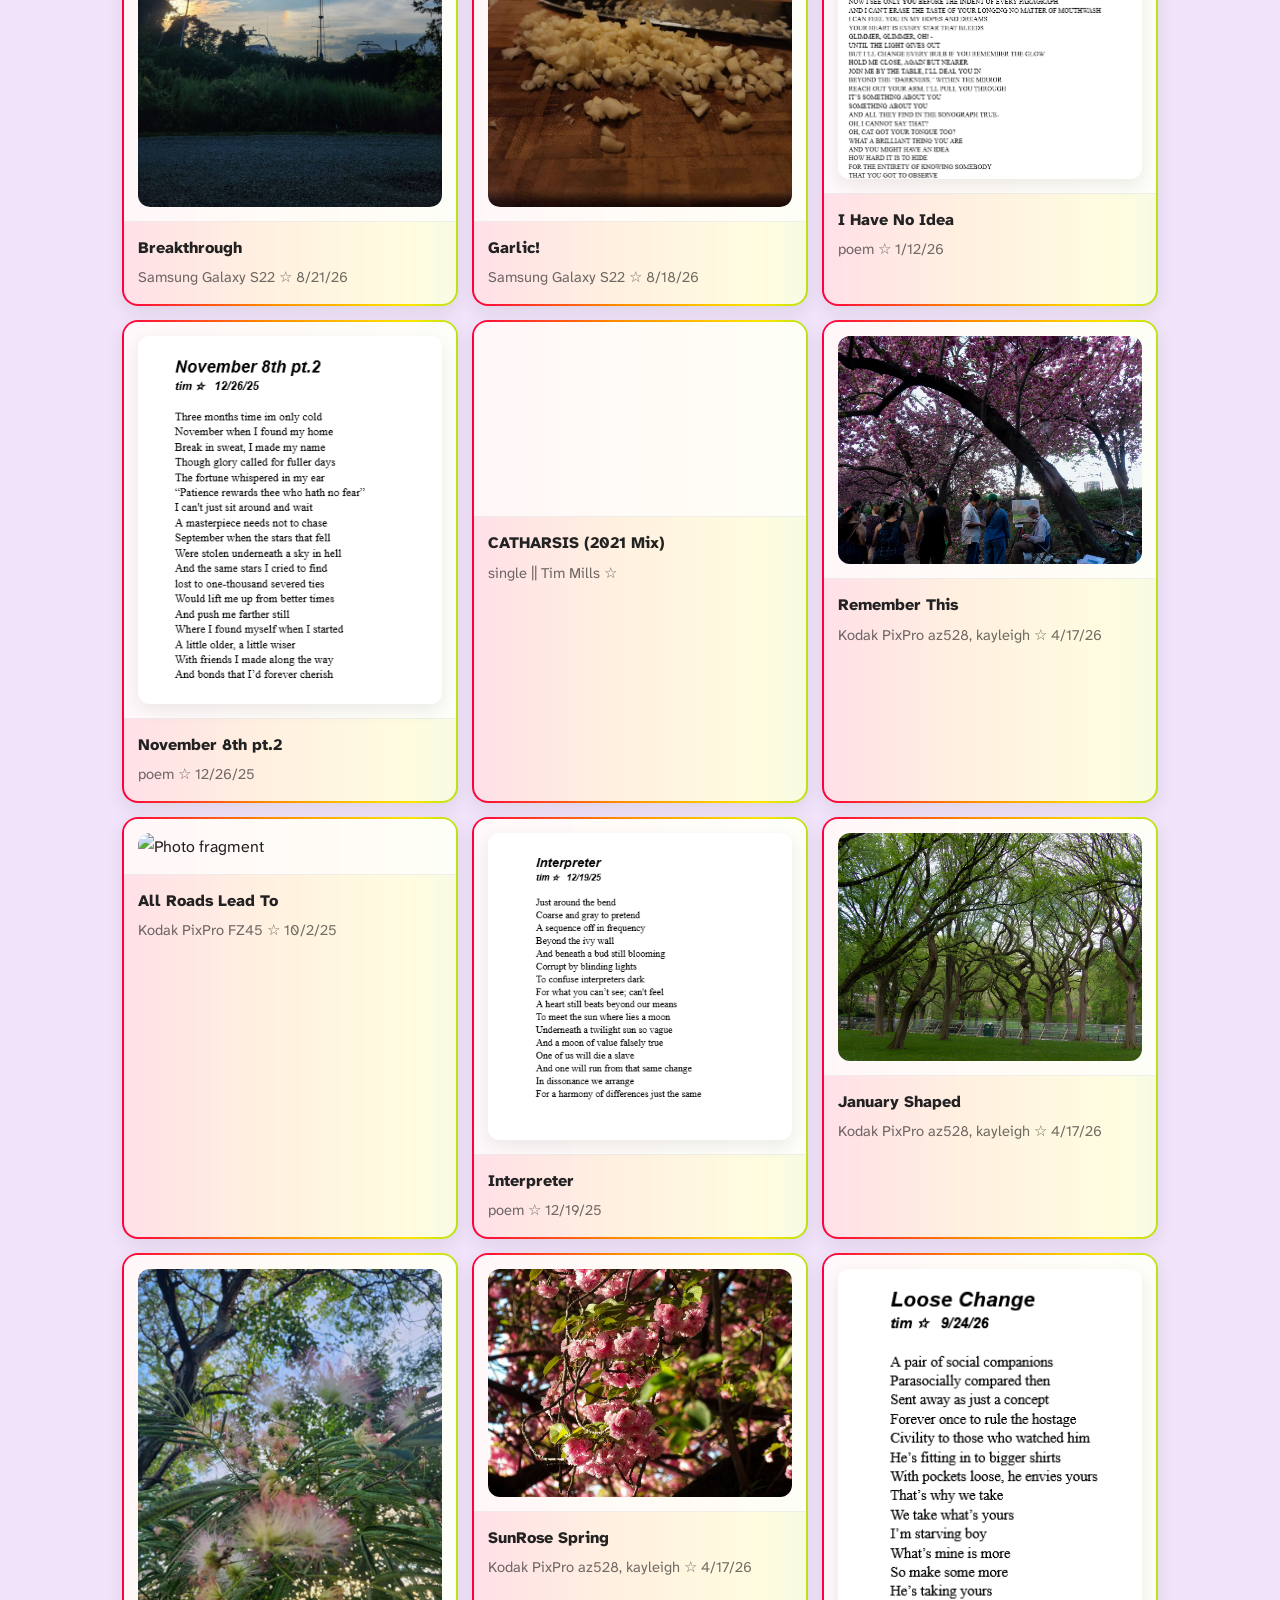
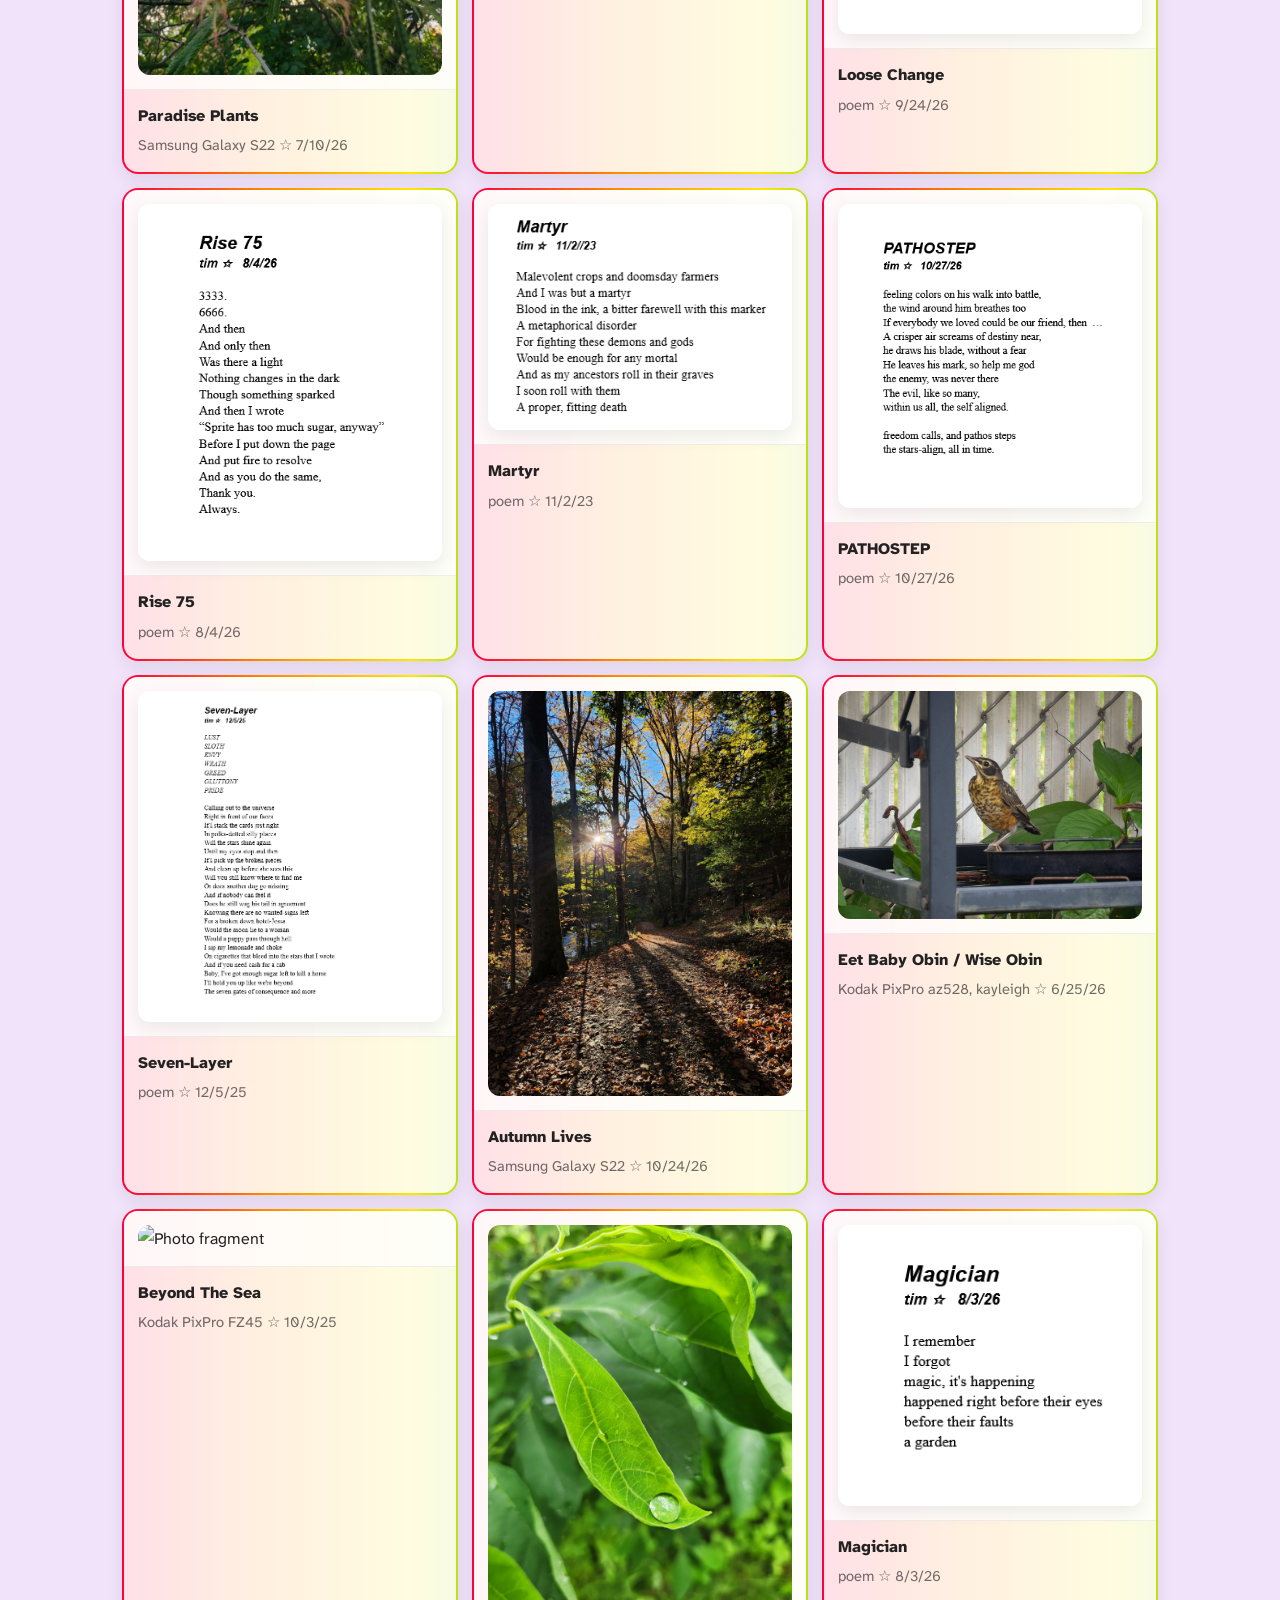
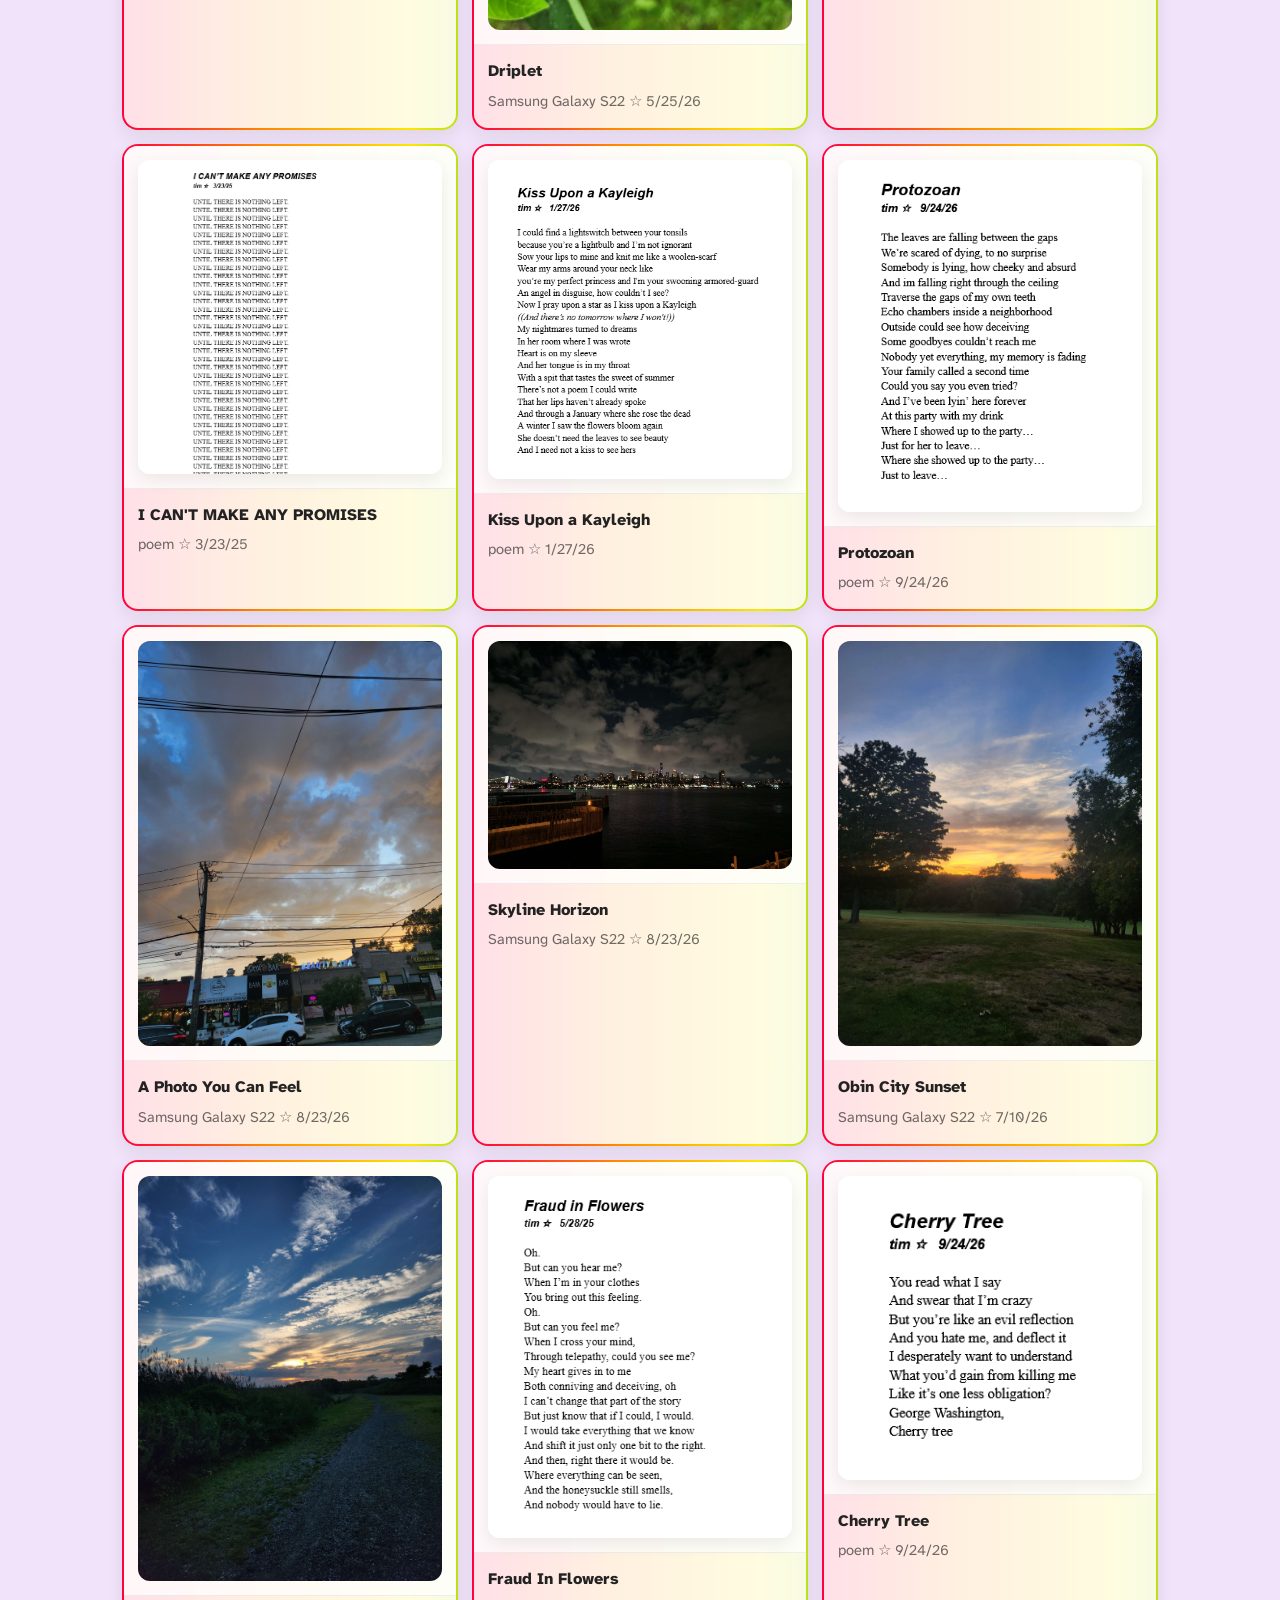
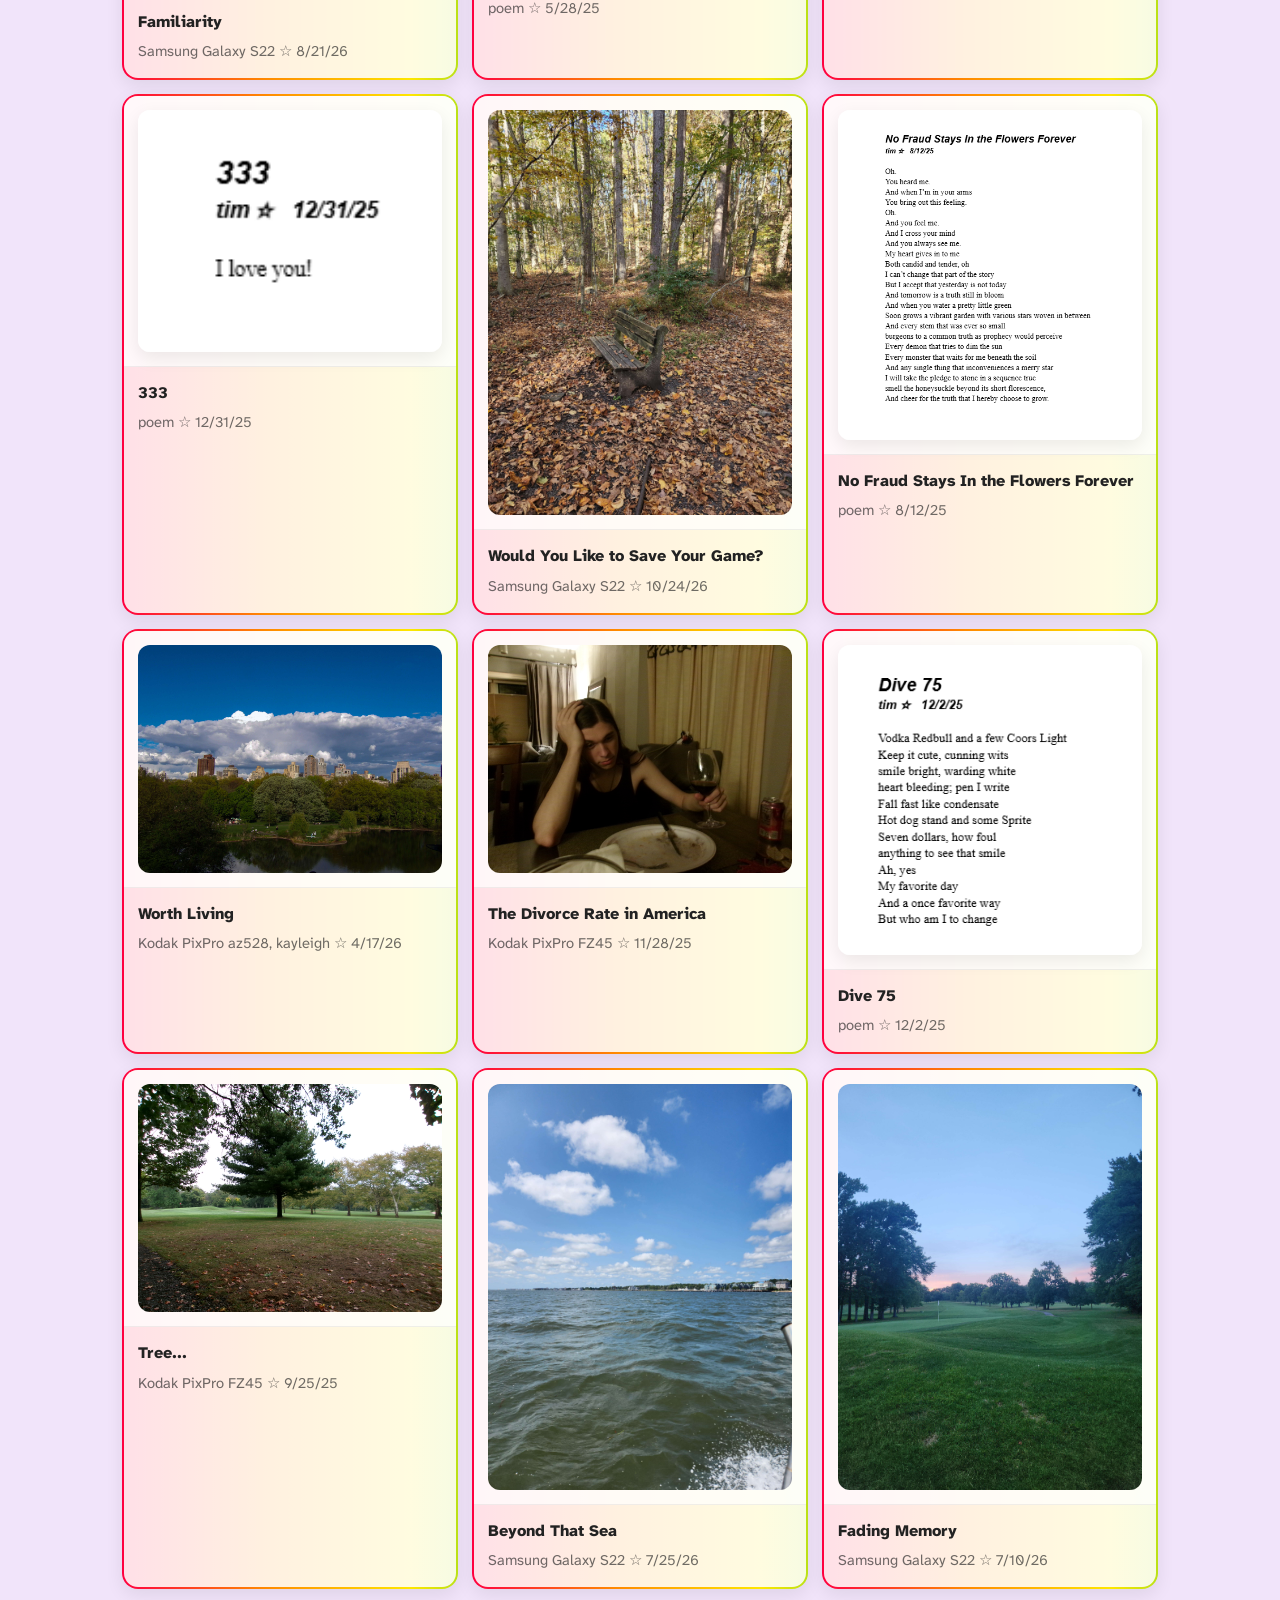
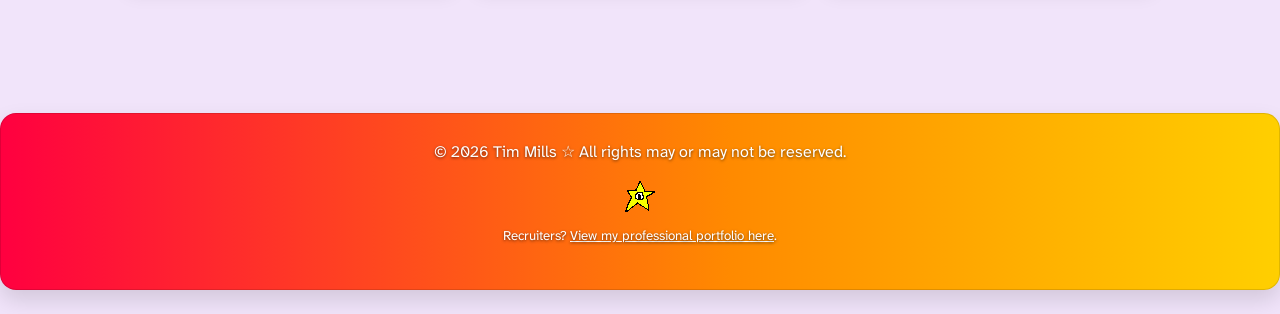
==== commit fad8a017: "updated dates" ====
--- a/html/art.html
+++ b/html/art.html
@@ -464,7 +464,7 @@
           </div>
         </a>
       </article>
-      <article class="frag-card frag-photo" data-type="photo" data-hidden="false" data-date="2025-10-02" data-creator="tim">
+      <article class="frag-card frag-photo" data-type="photo" data-hidden="false" data-date="2026-10-02" data-creator="tim">
         <a class="frag-open" href="../images/PHOTOGRAPHY/10225(3).JPG" data-kind="image" data-title="Field of Familiar Energy" data-sub="photo ☆ Taken with your BEST_FRIEND!">
           <div class="frag-media">
             <img loading="lazy" src="../images/PHOTOGRAPHY/10225(3).JPG" alt="Photo fragment" class="frag-img">
@@ -475,7 +475,7 @@
           </div>
         </a>
       </article>
-      <article class="frag-card frag-photo" data-type="photo" data-hidden="false" data-date="2025-10-03" data-creator="tim">
+      <article class="frag-card frag-photo" data-type="photo" data-hidden="false" data-date="2026-10-03" data-creator="tim">
         <a class="frag-open" href="../images/PHOTOGRAPHY/10325.JPG" data-kind="image" data-title="Beyond The Sea" data-sub="photo ☆ Taken on a FERRY!">
           <div class="frag-media">
             <img loading="lazy" src="../images/PHOTOGRAPHY/10325.JPG" alt="Photo fragment" class="frag-img">
@@ -486,7 +486,7 @@
           </div>
         </a>
       </article>
-      <article class="frag-card frag-photo" data-type="photo" data-hidden="false" data-date="2025-08-21" data-creator="tim">
+      <article class="frag-card frag-photo" data-type="photo" data-hidden="false" data-date="2026-08-21" data-creator="tim">
         <a class="frag-open" href="../images/PHOTOGRAPHY/breakthrough.jpg" data-kind="image" data-title="Breakthrough" data-sub="photo ☆ Taken where you remember">
           <div class="frag-media">
             <img loading="lazy" src="../images/PHOTOGRAPHY/breakthrough.jpg" alt="Photo fragment" class="frag-img">
@@ -497,7 +497,7 @@
           </div>
         </a>
       </article>
-            <article class="frag-card frag-photo" data-type="photo" data-hidden="false" data-date="2025-08-21" data-creator="tim">
+            <article class="frag-card frag-photo" data-type="photo" data-hidden="false" data-date="2026-08-21" data-creator="tim">
         <a class="frag-open" href="../images/PHOTOGRAPHY/the perfect perch.jpg" data-kind="image" data-title="Breakthrough" data-sub="photo ☆ Taken where you remember">
           <div class="frag-media">
             <img loading="lazy" src="../images/PHOTOGRAPHY/the perfect perch.jpg" alt="Photo fragment" class="frag-img">
@@ -508,7 +508,7 @@
           </div>
         </a>
       </article>
-           <article class="frag-card frag-photo" data-type="photo" data-hidden="false" data-date="2025-08-21" data-creator="tim">
+           <article class="frag-card frag-photo" data-type="photo" data-hidden="false" data-date="2026-08-21" data-creator="tim">
         <a class="frag-open" href="../images/PHOTOGRAPHY/familiarity.jpg" data-kind="image" data-title="Familiarity" data-sub="photo ☆ Taken where you remember">
           <div class="frag-media">
             <img loading="lazy" src="../images/PHOTOGRAPHY/familiarity.jpg" alt="Photo fragment" class="frag-img">
@@ -518,7 +518,7 @@
             <div class="frag-tag">Samsung Galaxy S22 ☆ 8/21/26 </div>
           </div>
         </a>
-           <article class="frag-card frag-photo" data-type="photo" data-hidden="false" data-date="2025-08-23" data-creator="tim">
+           <article class="frag-card frag-photo" data-type="photo" data-hidden="false" data-date="2026-08-23" data-creator="tim">
         <a class="frag-open" href="../images/PHOTOGRAPHY/Skyline Horizon.jpg" data-kind="image" data-title="Skyline Horizon" data-sub="photo ☆ Taken on a Ferry!">
           <div class="frag-media">
             <img loading="lazy" src="../images/PHOTOGRAPHY/Skyline Horizon.jpg" alt="Photo fragment" class="frag-img">
@@ -528,7 +528,7 @@
             <div class="frag-tag">Samsung Galaxy S22 ☆ 8/23/26 </div>
           </div>
         </a>
-           <article class="frag-card frag-photo" data-type="photo" data-hidden="false" data-date="2025-08-23" data-creator="tim">
+           <article class="frag-card frag-photo" data-type="photo" data-hidden="false" data-date="2026-08-23" data-creator="tim">
         <a class="frag-open" href="../images/PHOTOGRAPHY/A Photo you CAN feel.jpg" data-kind="image" data-title="Skyline Horizon" data-sub="photo ☆ Taken by a train!">
           <div class="frag-media">
             <img loading="lazy" src="../images/PHOTOGRAPHY/A Photo you CAN feel.jpg" alt="Photo fragment" class="frag-img">
@@ -539,7 +539,7 @@
           </div>
         </a>
       </article>
-           <article class="frag-card frag-photo" data-type="photo" data-hidden="false" data-date="2025-10-24" data-creator="tim">
+           <article class="frag-card frag-photo" data-type="photo" data-hidden="false" data-date="2026-10-24" data-creator="tim">
         <a class="frag-open" href="../images/PHOTOGRAPHY/autumn lives.jpg" data-kind="image" data-title="Autumn Lives" data-sub="photo ☆ Taken in the ... Where are we !?">
           <div class="frag-media">
             <img loading="lazy" src="../images/PHOTOGRAPHY/autumn lives.jpg" alt="Photo fragment" class="frag-img">
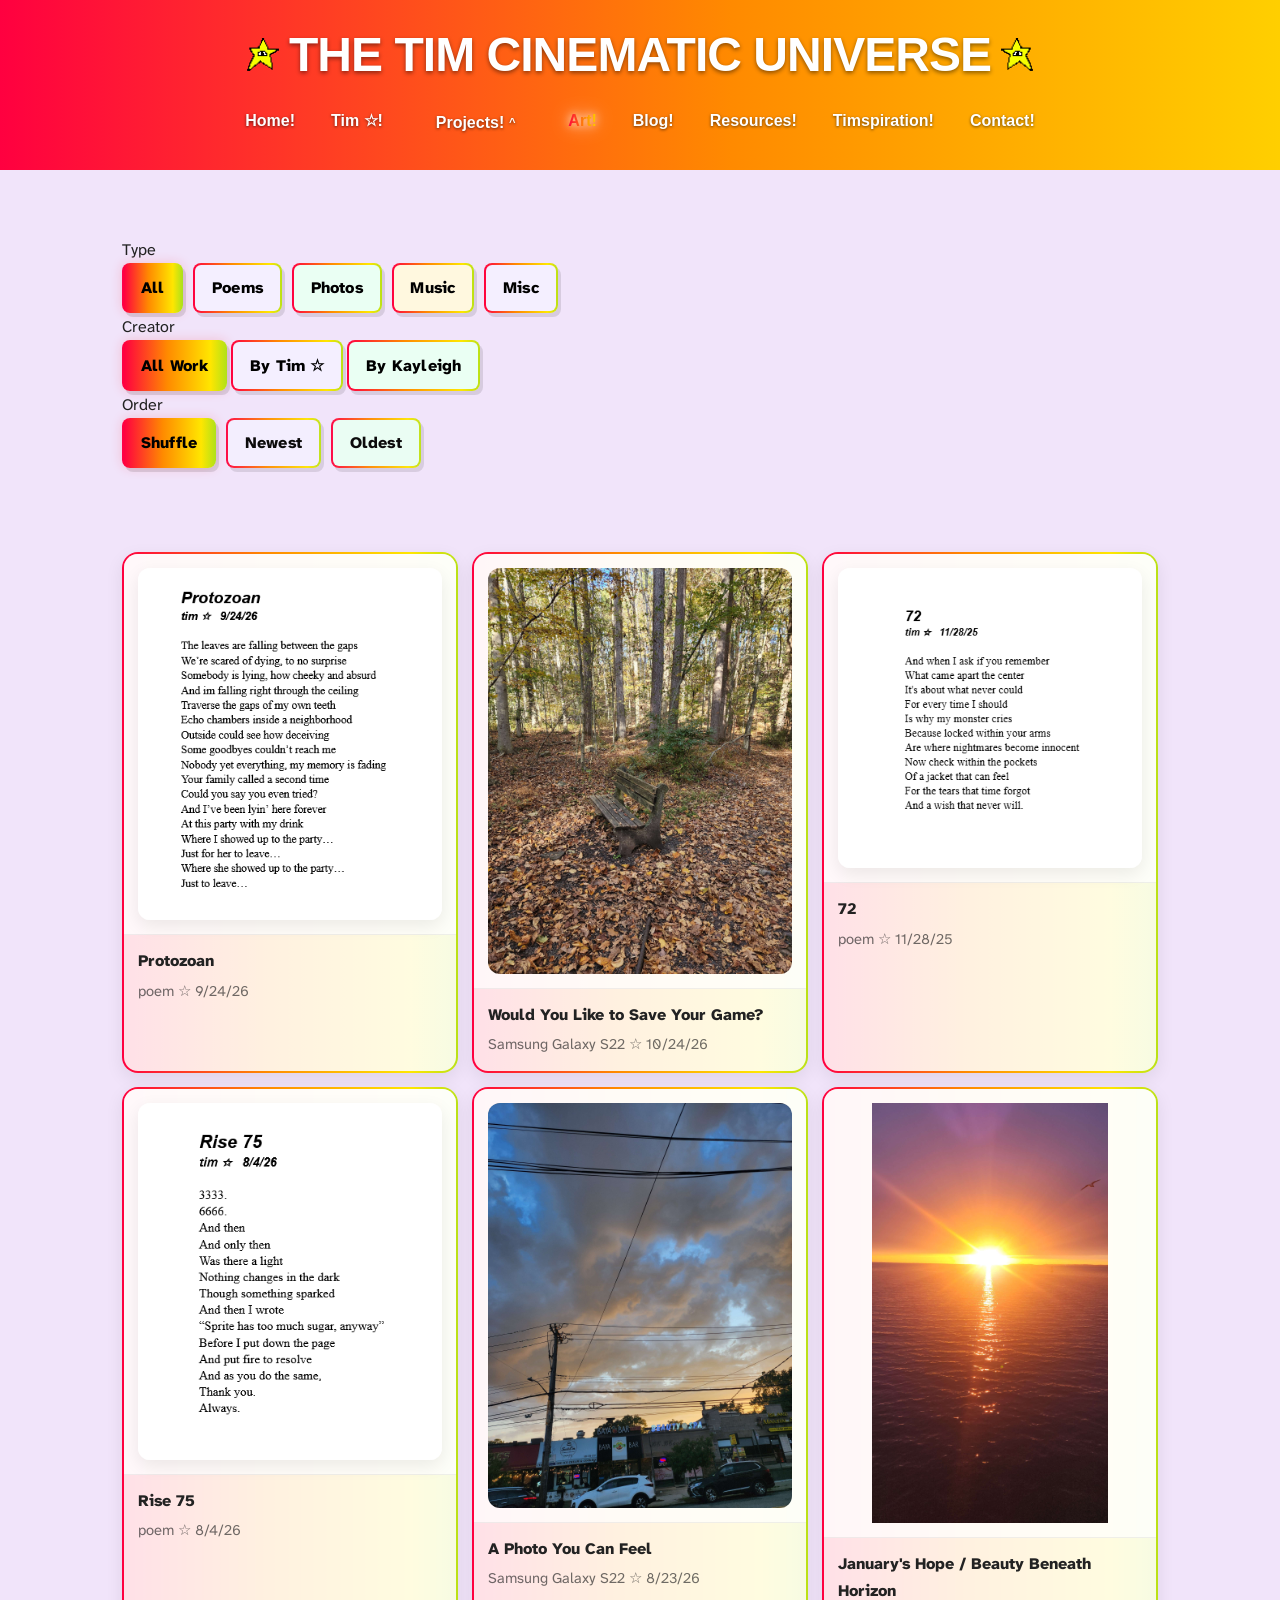
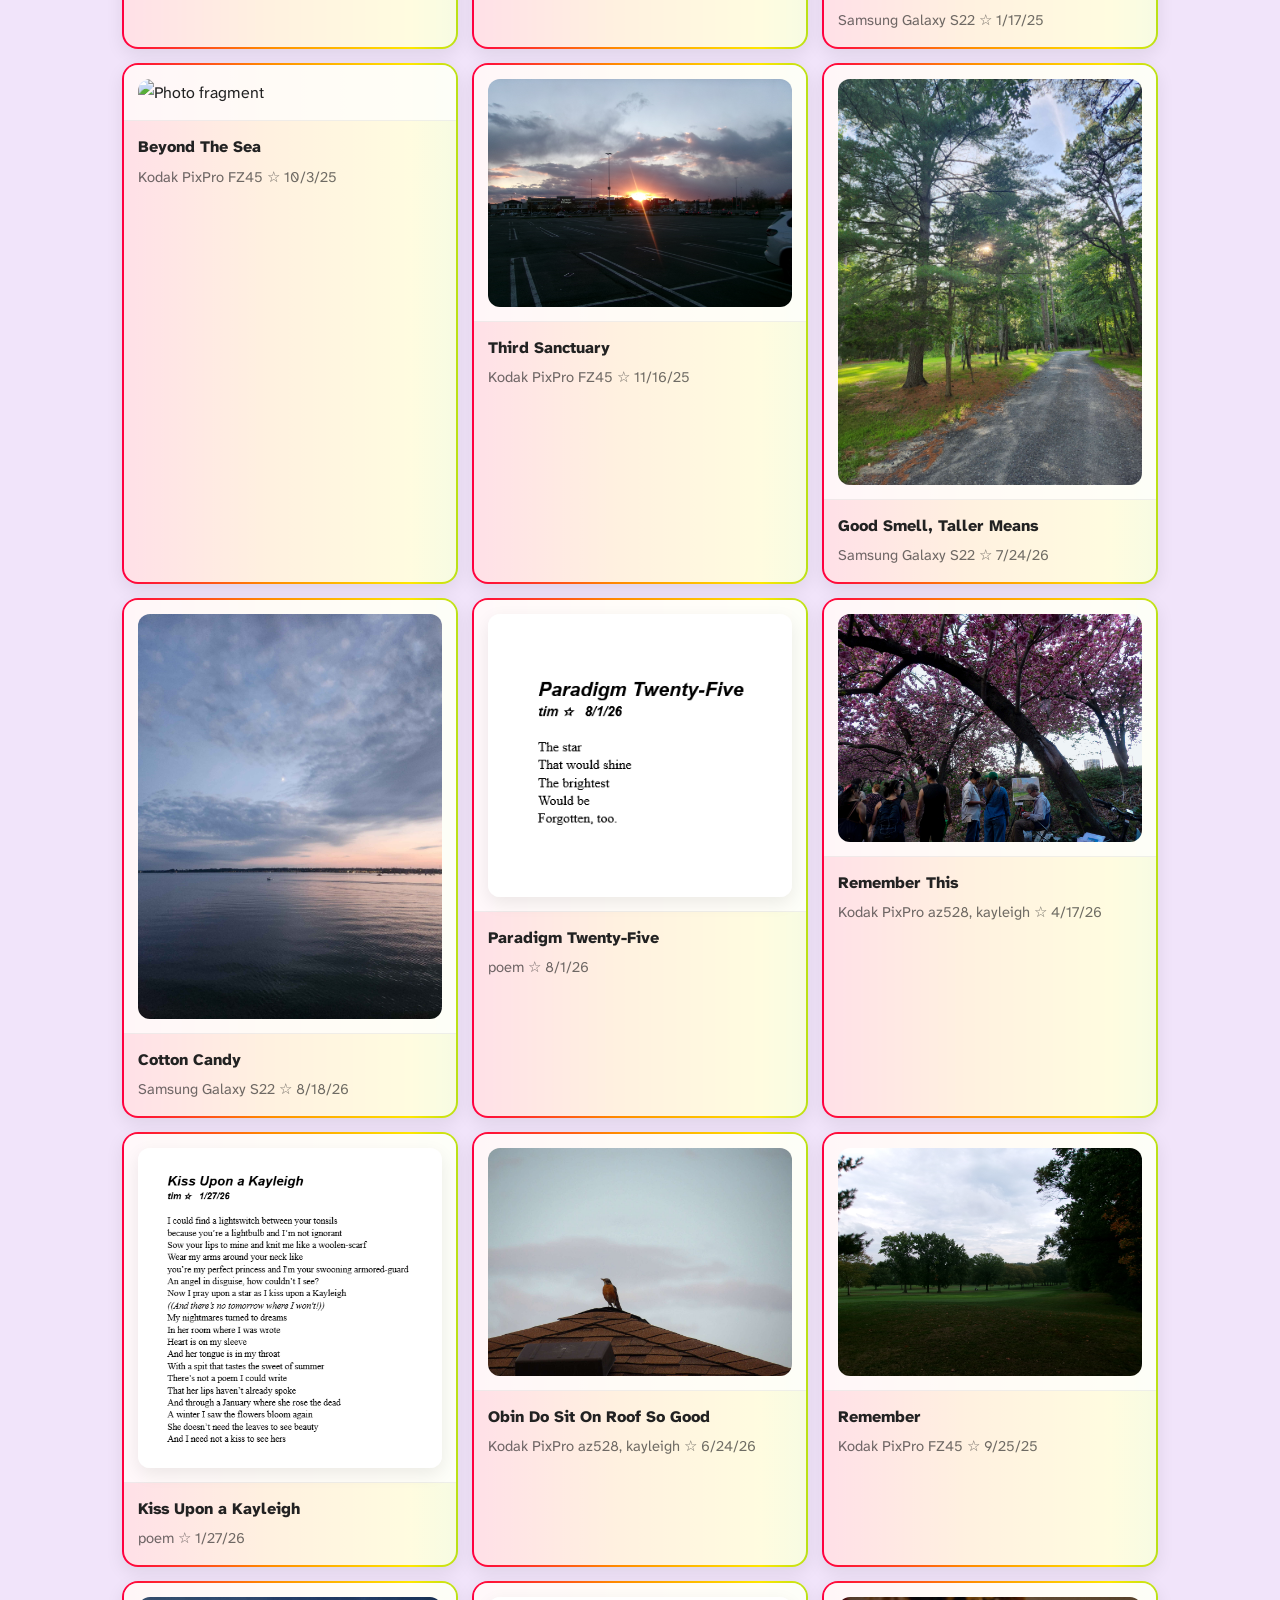
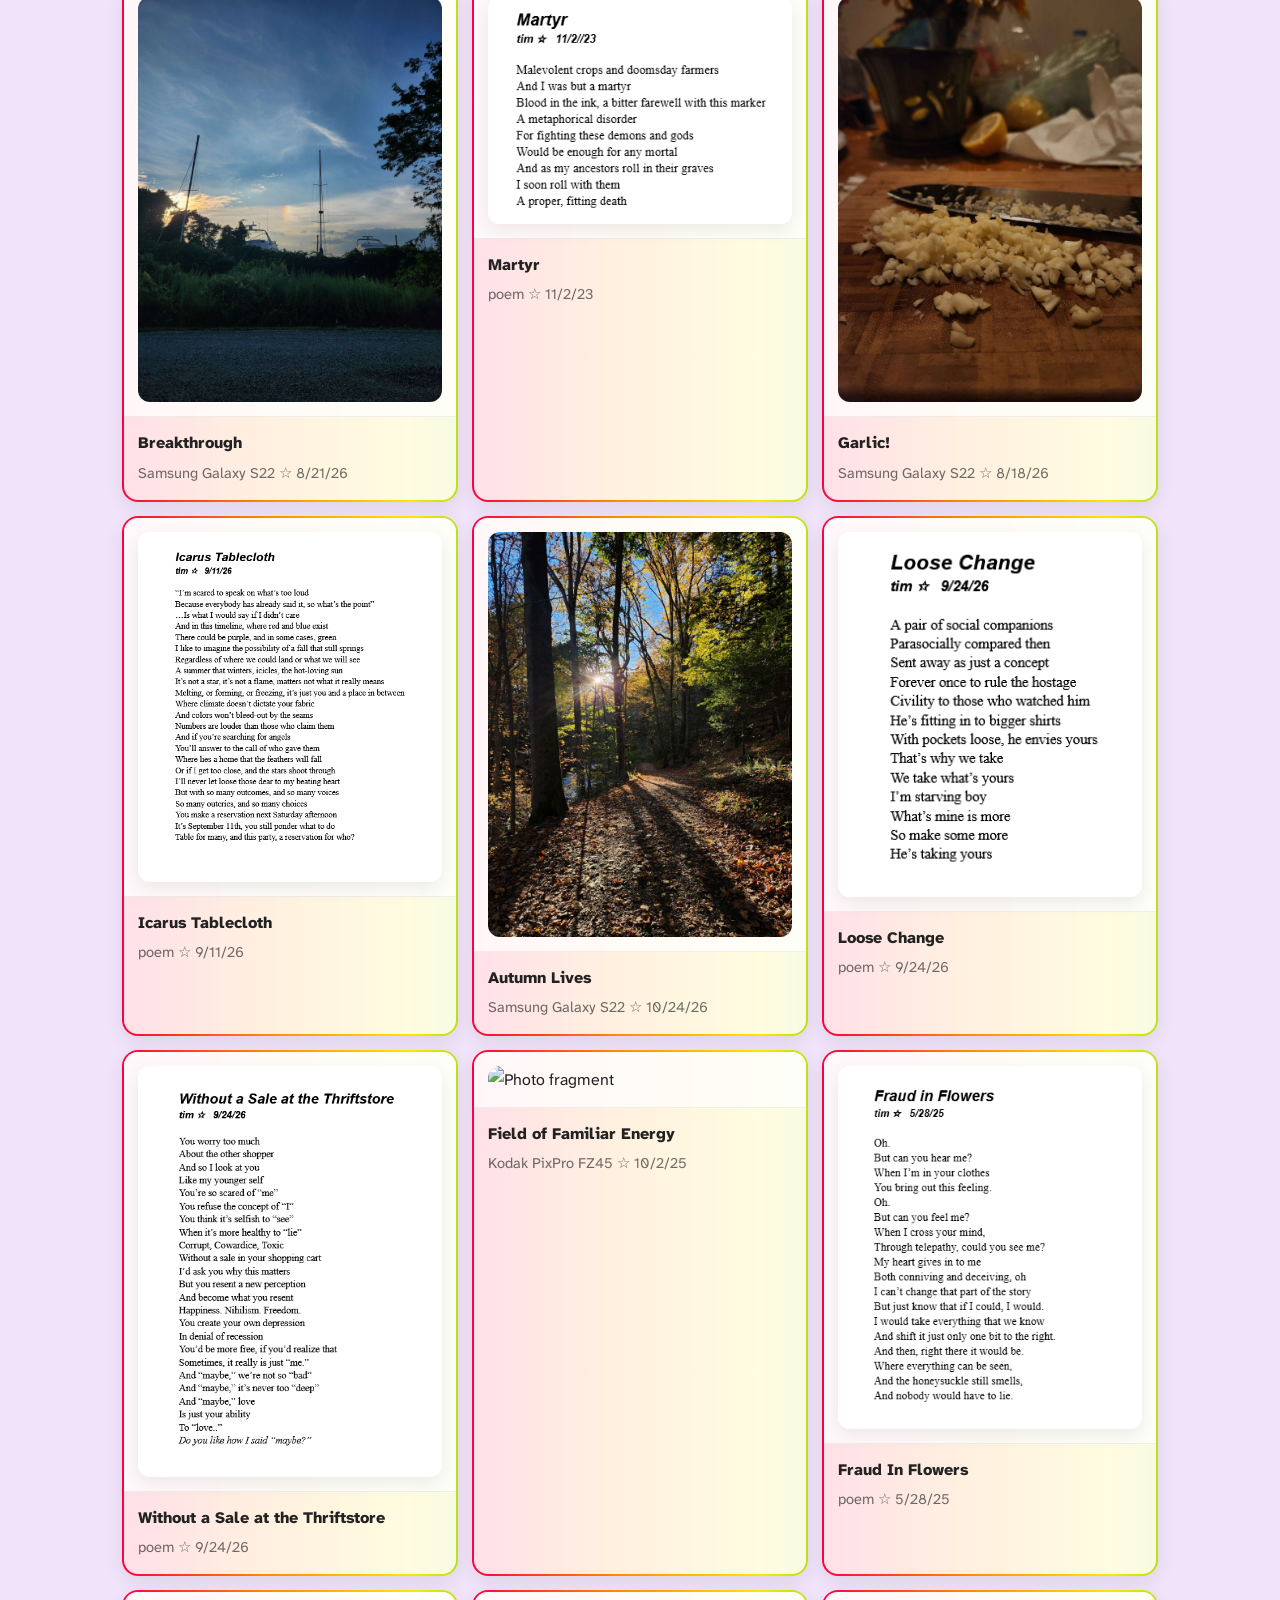
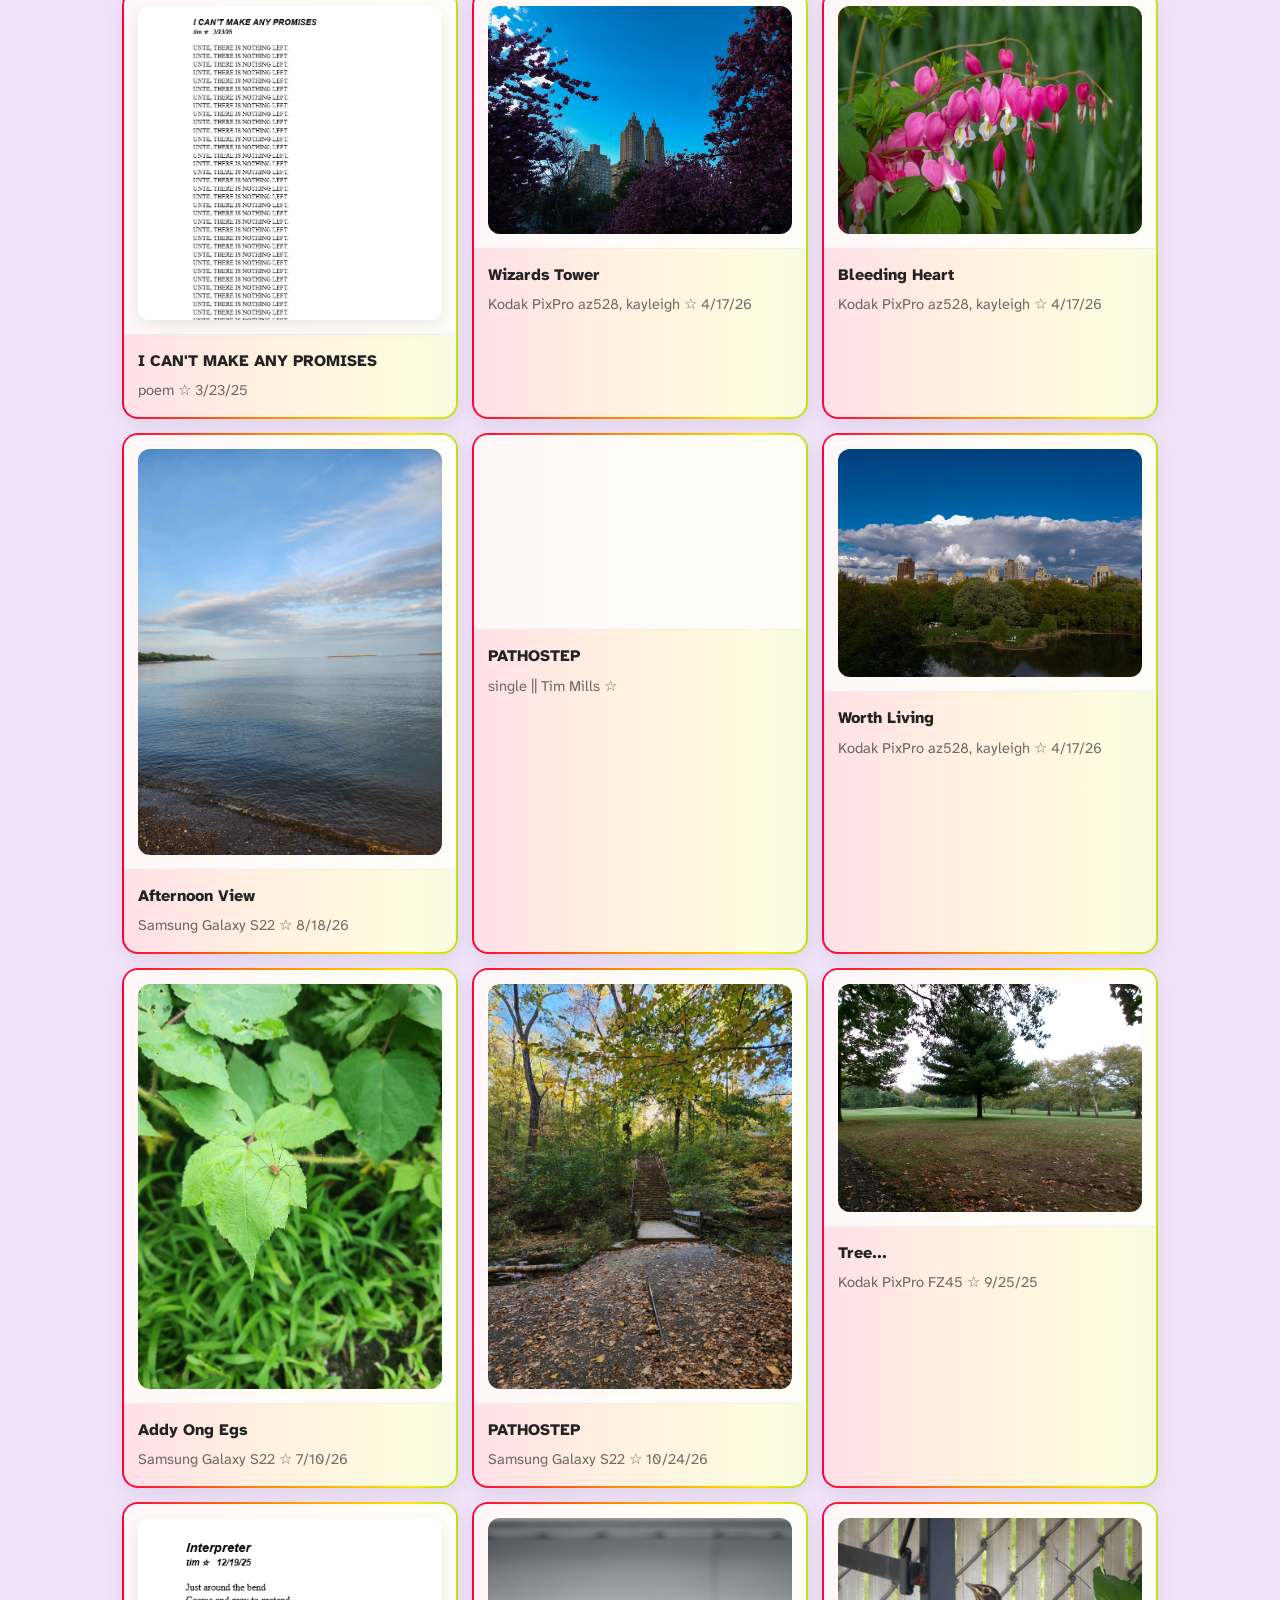
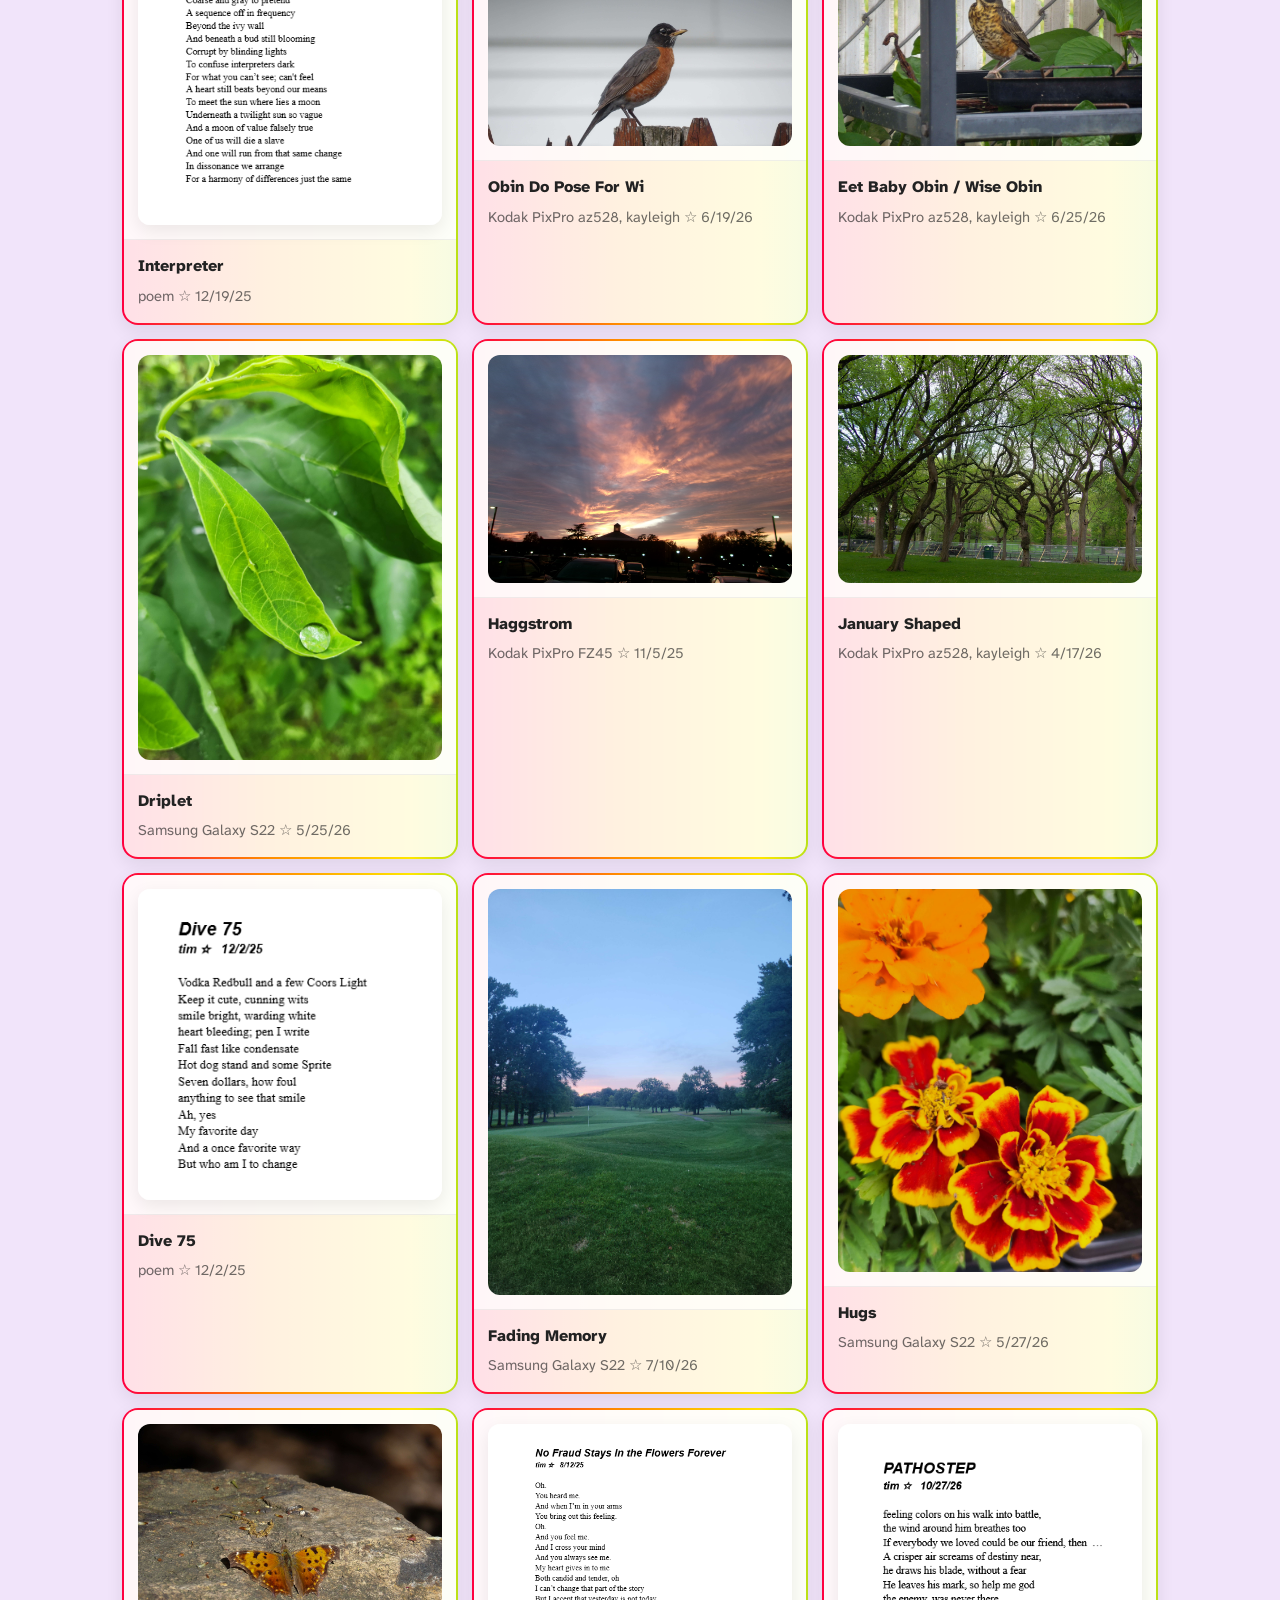
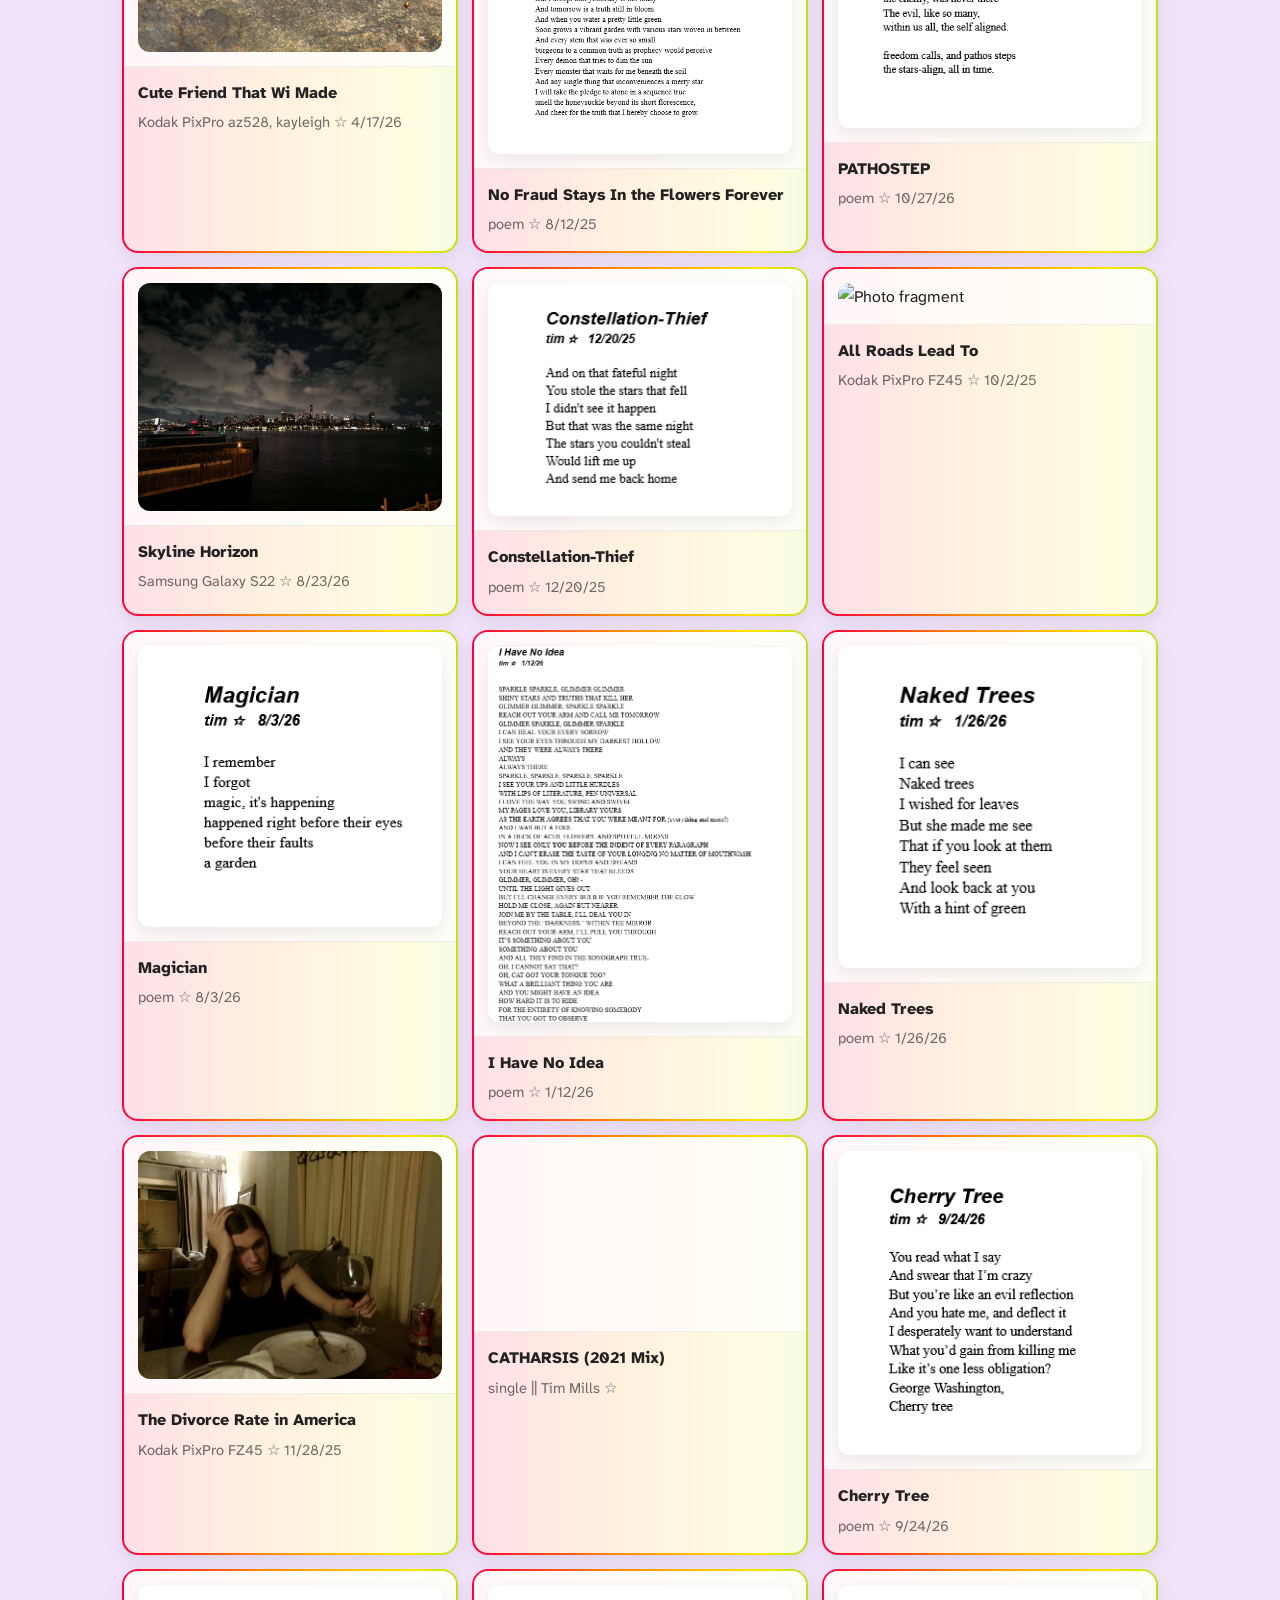
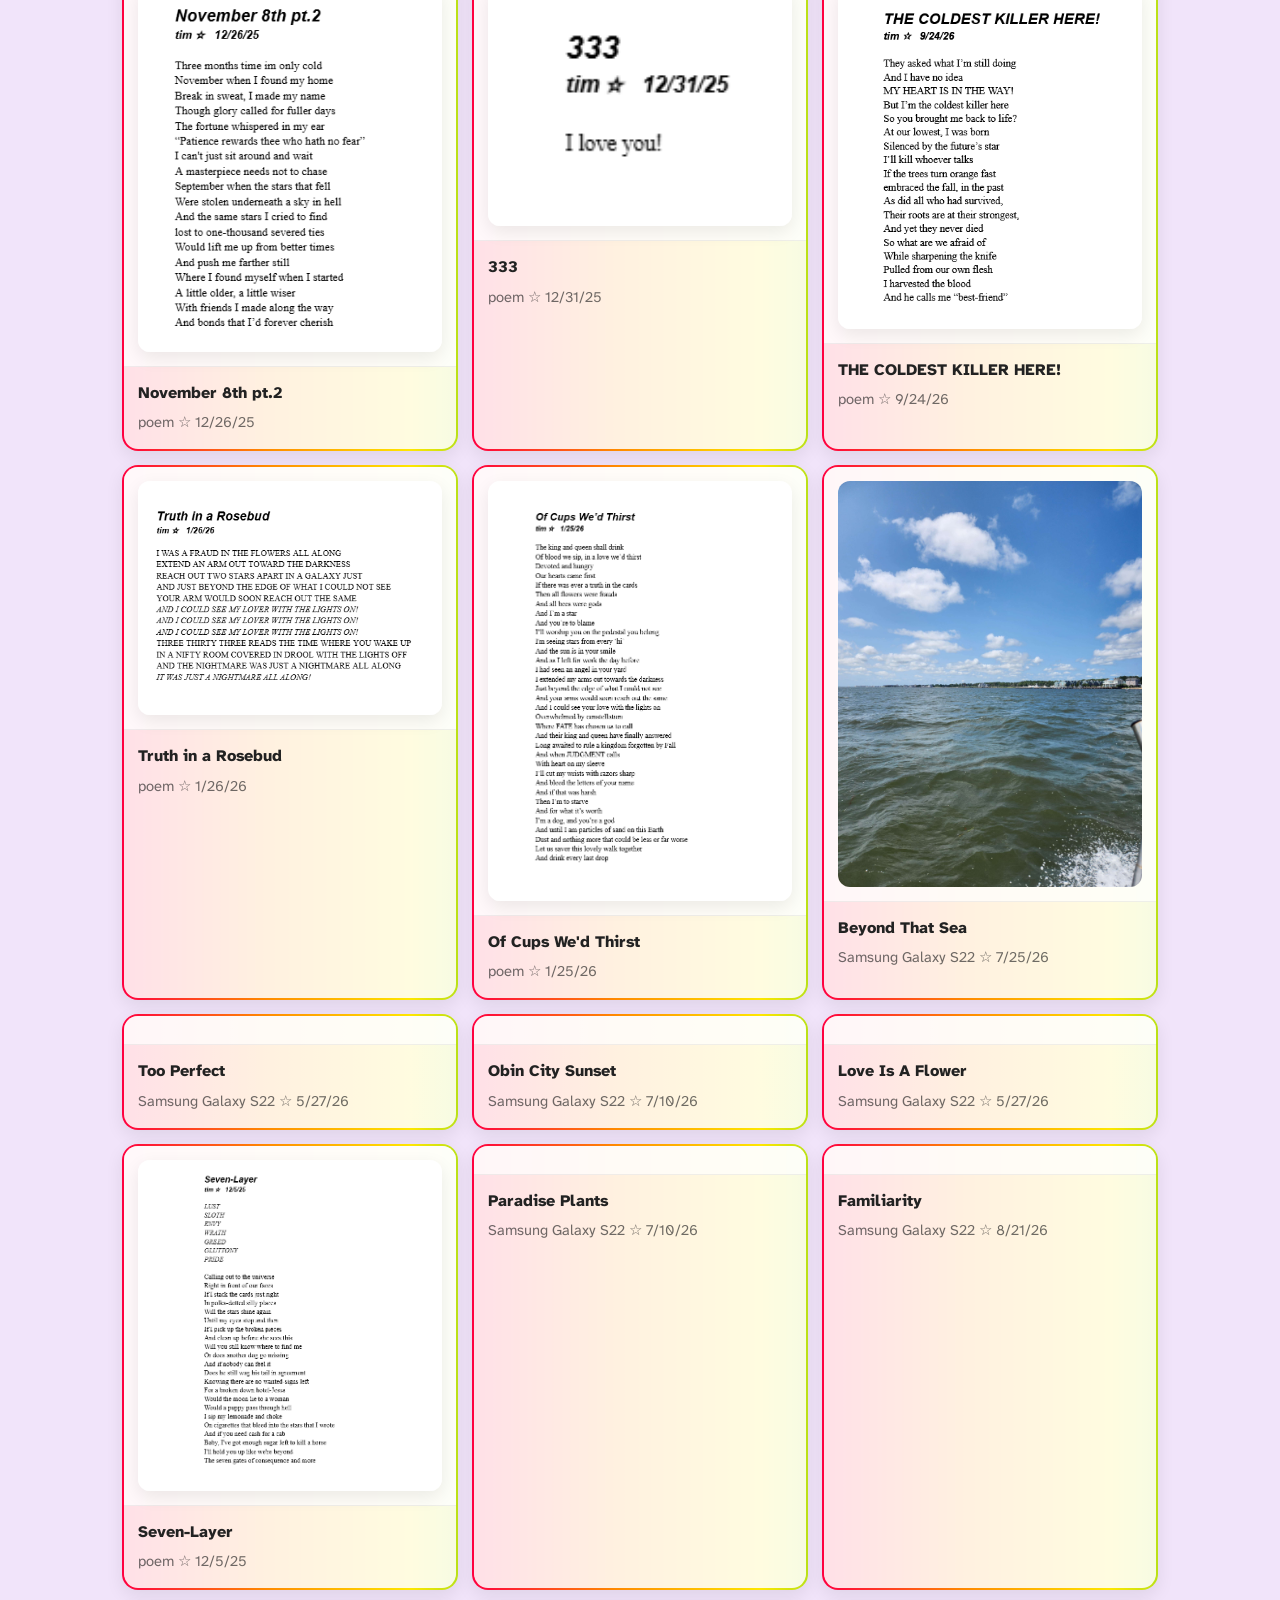
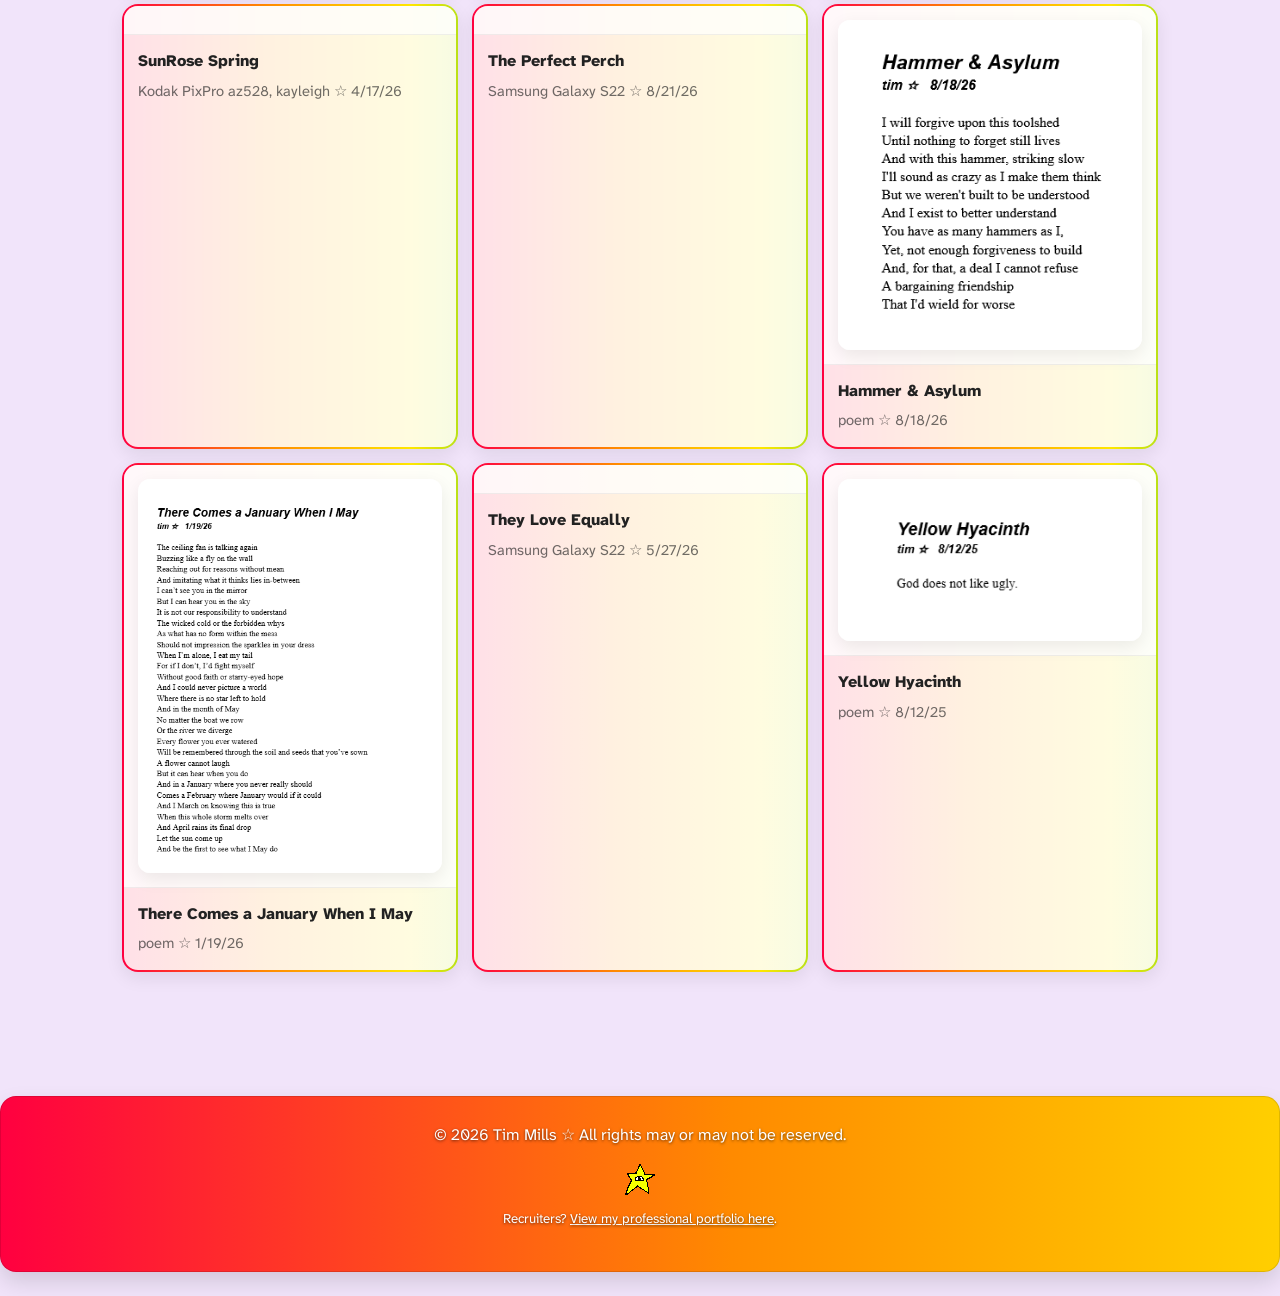
==== commit 03b868d2: "okay I am really done now" ====
--- a/html/art.html
+++ b/html/art.html
@@ -498,7 +498,7 @@
         </a>
       </article>
             <article class="frag-card frag-photo" data-type="photo" data-hidden="false" data-date="2026-08-21" data-creator="tim">
-        <a class="frag-open" href="../images/PHOTOGRAPHY/the perfect perch.jpg" data-kind="image" data-title="Breakthrough" data-sub="photo ☆ Taken where you remember">
+        <a class="frag-open" href="../images/PHOTOGRAPHY/the perfect perch.jpg" data-kind="image" data-title="The Perfect Perch" data-sub="photo ☆ Taken where you remember">
           <div class="frag-media">
             <img loading="lazy" src="../images/PHOTOGRAPHY/the perfect perch.jpg" alt="Photo fragment" class="frag-img">
           </div>
@@ -529,7 +529,7 @@
           </div>
         </a>
            <article class="frag-card frag-photo" data-type="photo" data-hidden="false" data-date="2026-08-23" data-creator="tim">
-        <a class="frag-open" href="../images/PHOTOGRAPHY/A Photo you CAN feel.jpg" data-kind="image" data-title="Skyline Horizon" data-sub="photo ☆ Taken by a train!">
+        <a class="frag-open" href="../images/PHOTOGRAPHY/A Photo you CAN feel.jpg" data-kind="image" data-title="A Photo You Can Feel" data-sub="photo ☆ Taken by a train!">
           <div class="frag-media">
             <img loading="lazy" src="../images/PHOTOGRAPHY/A Photo you CAN feel.jpg" alt="Photo fragment" class="frag-img">
           </div>
@@ -562,7 +562,7 @@
         </a>
       </article>
       <article class="frag-card frag-photo" data-type="photo" data-hidden="false" data-date="2026-10-24" data-creator="tim">
-        <a class="frag-open" href="../images/PHOTOGRAPHY/PATHOSTEP!.jpg" data-kind="image" data-title="garlic" data-sub="photo ☆ Taken at a place you won't forget!">
+        <a class="frag-open" href="../images/PHOTOGRAPHY/PATHOSTEP!.jpg" data-kind="image" data-title="PATHOSTEP" data-sub="photo ☆ Taken at a place you won't forget!">
           <div class="frag-media">
             <img loading="lazy" src="../images/PHOTOGRAPHY/PATHOSTEP!.jpg" alt="Photo fragment" class="frag-img">
           </div>
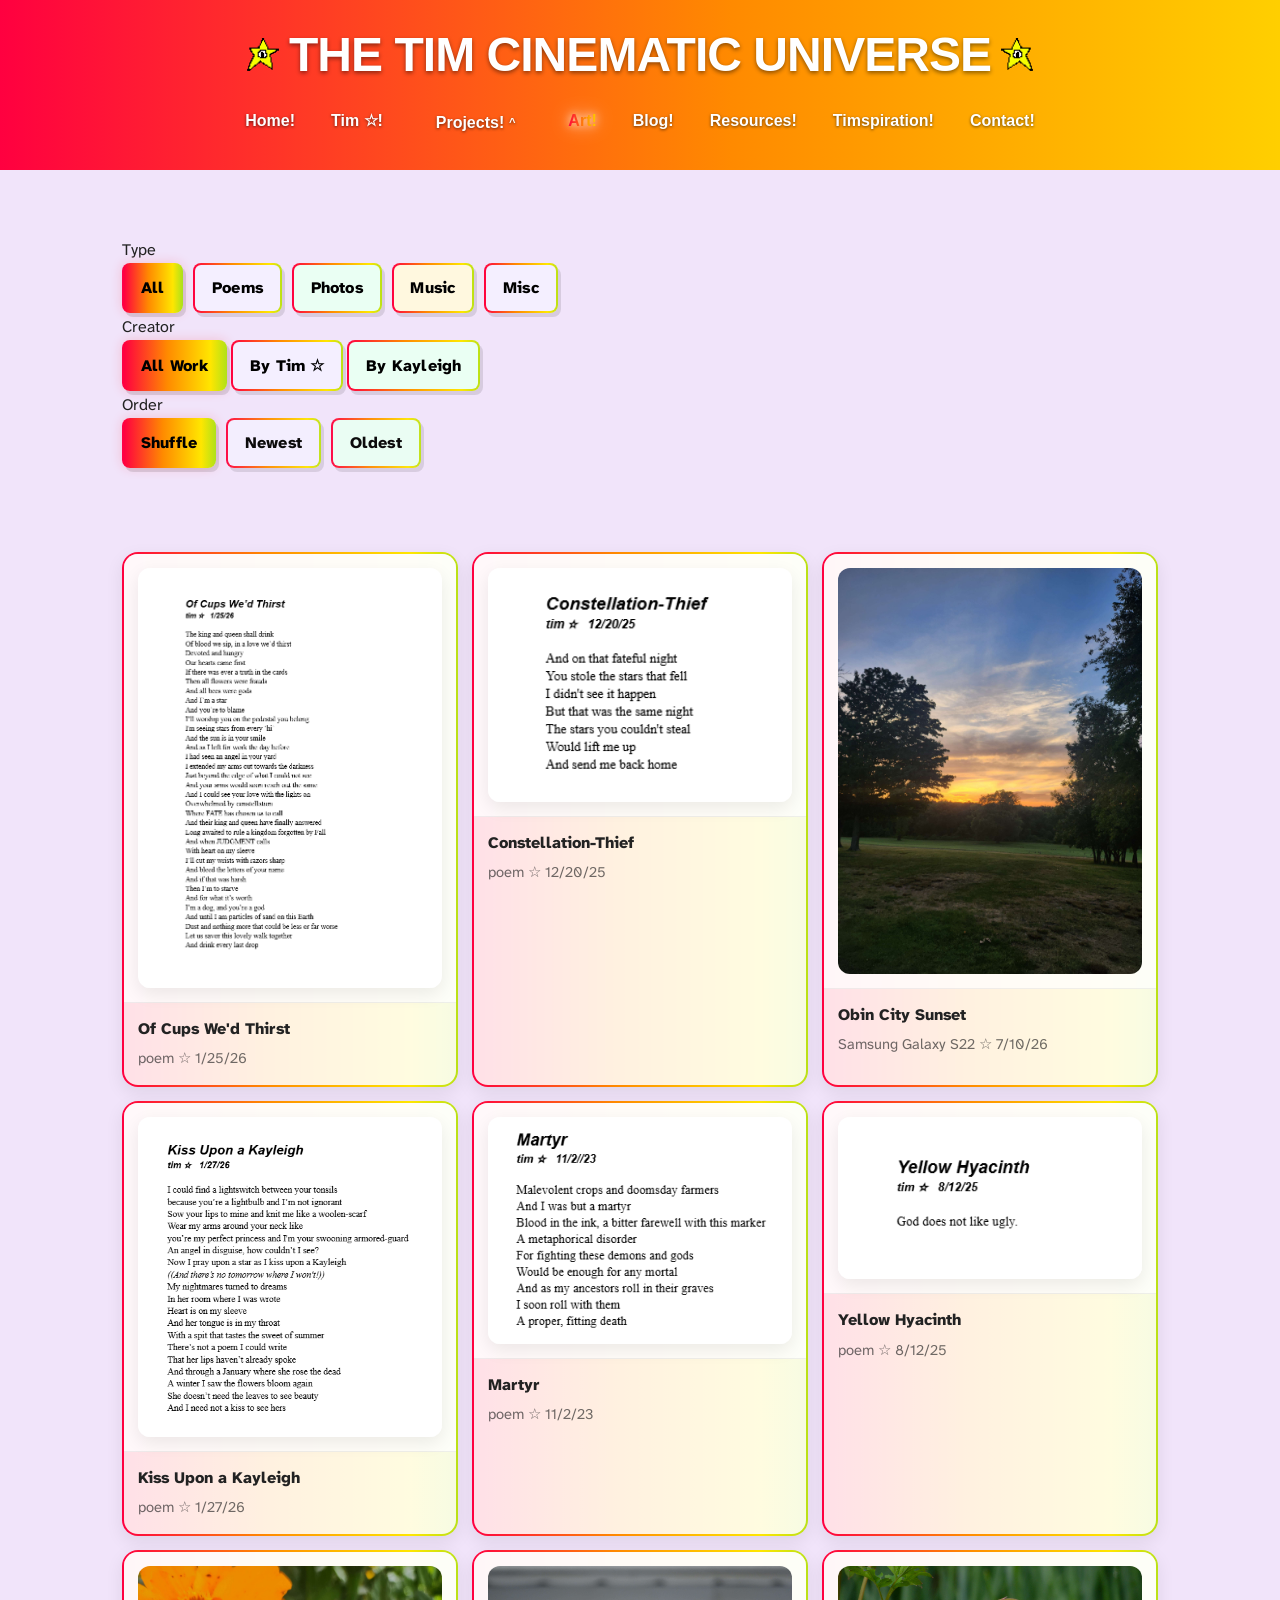
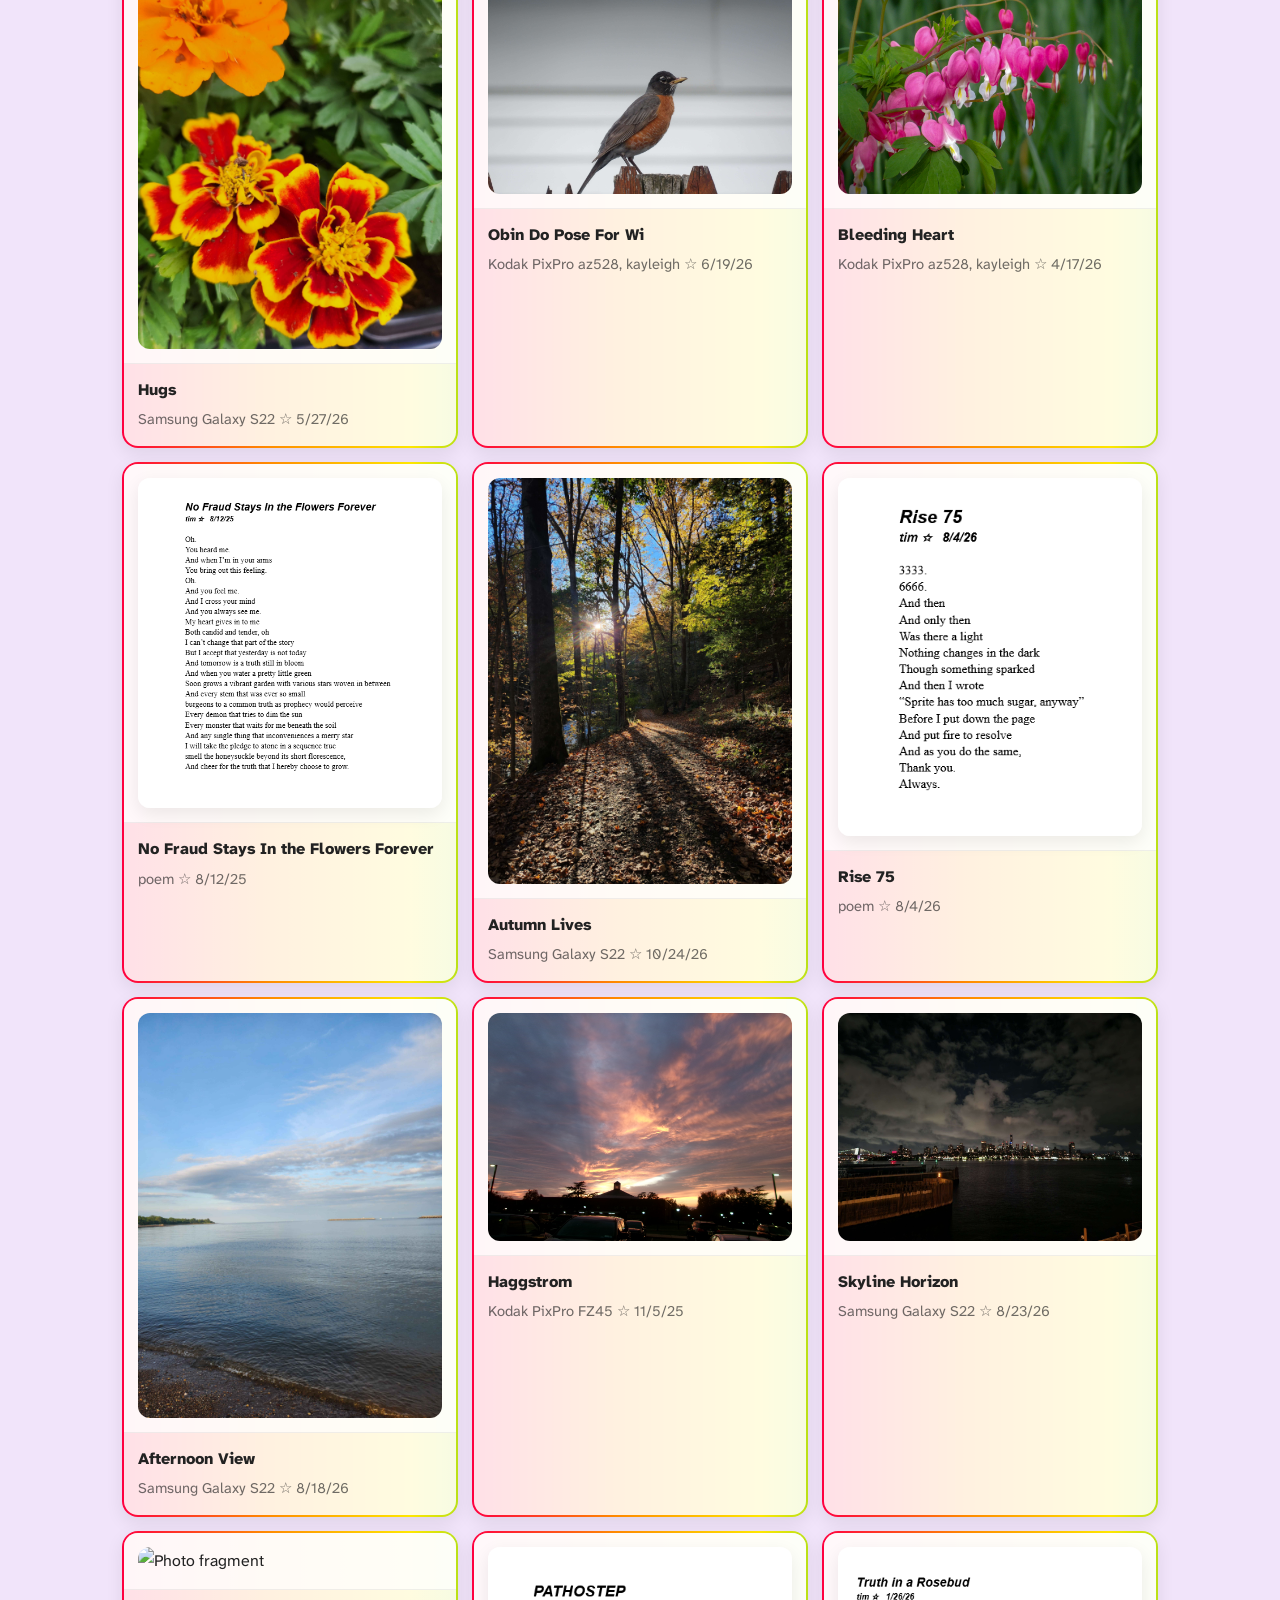
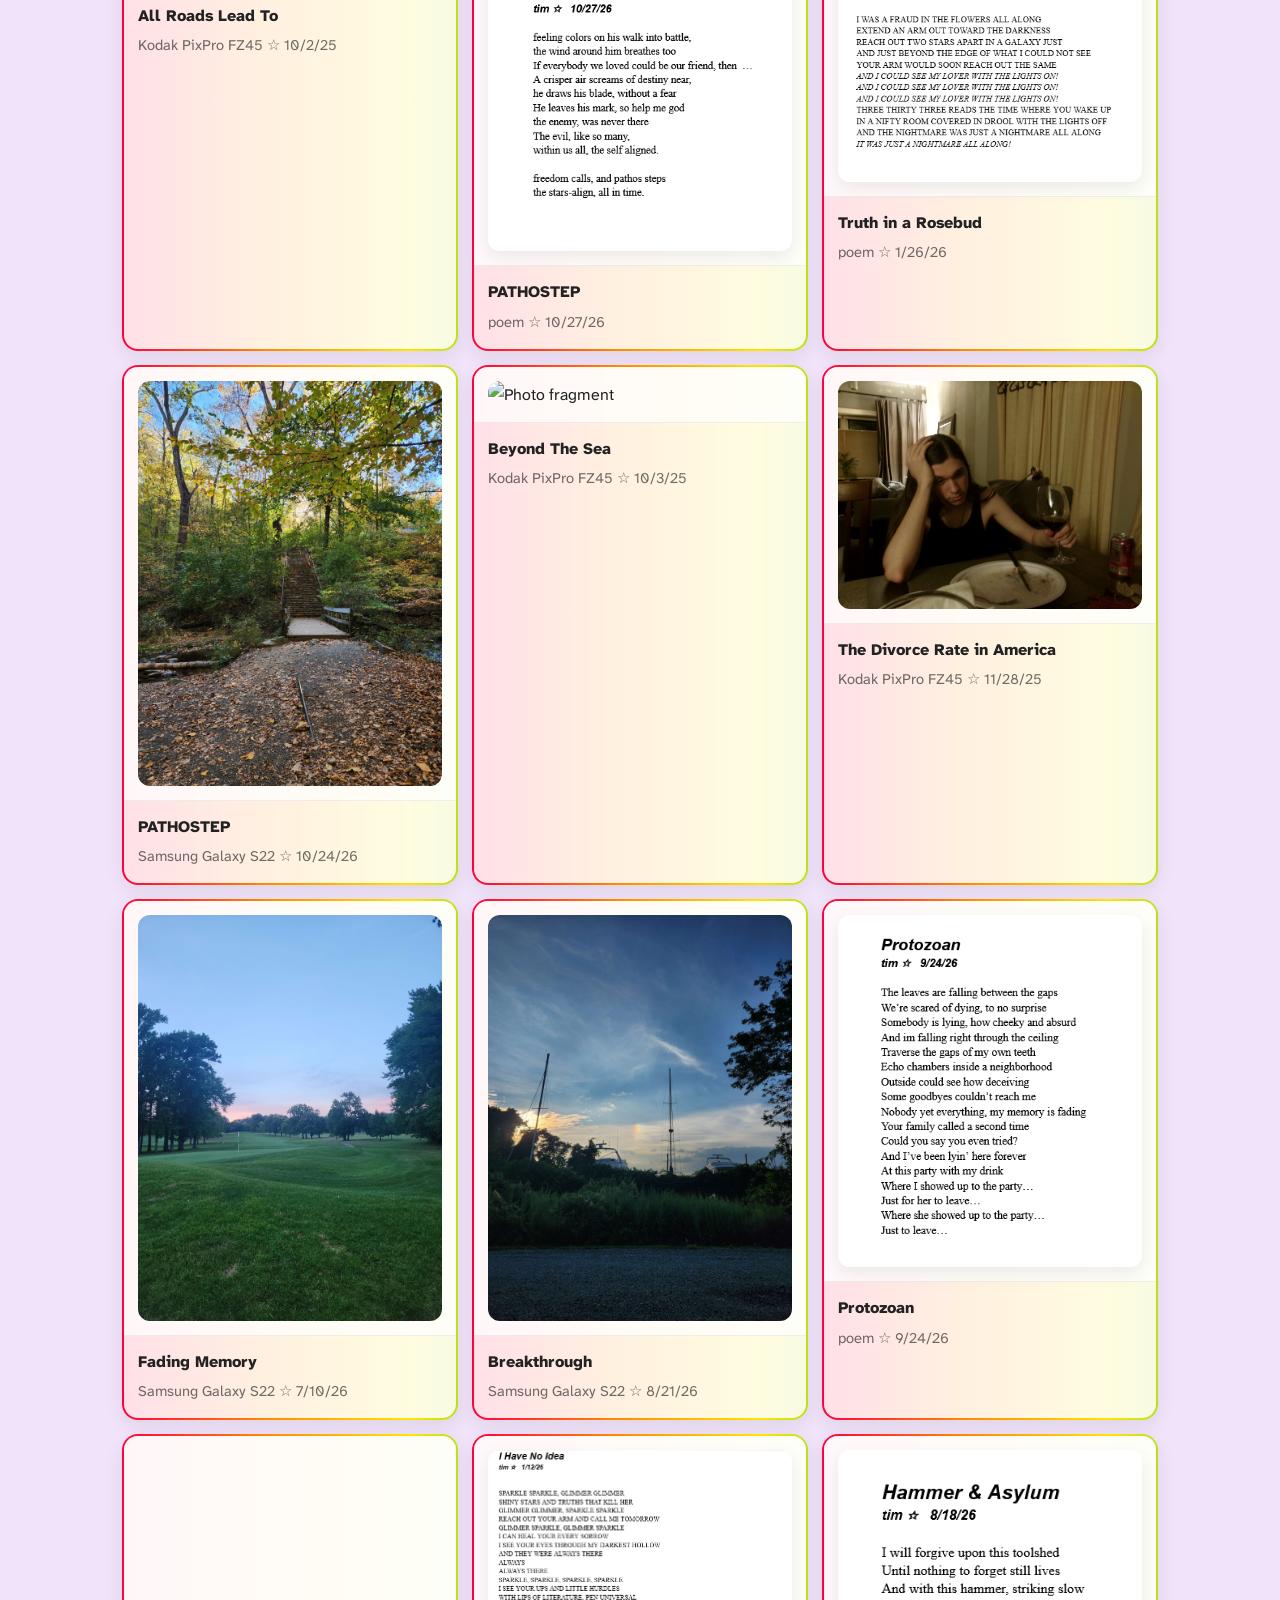
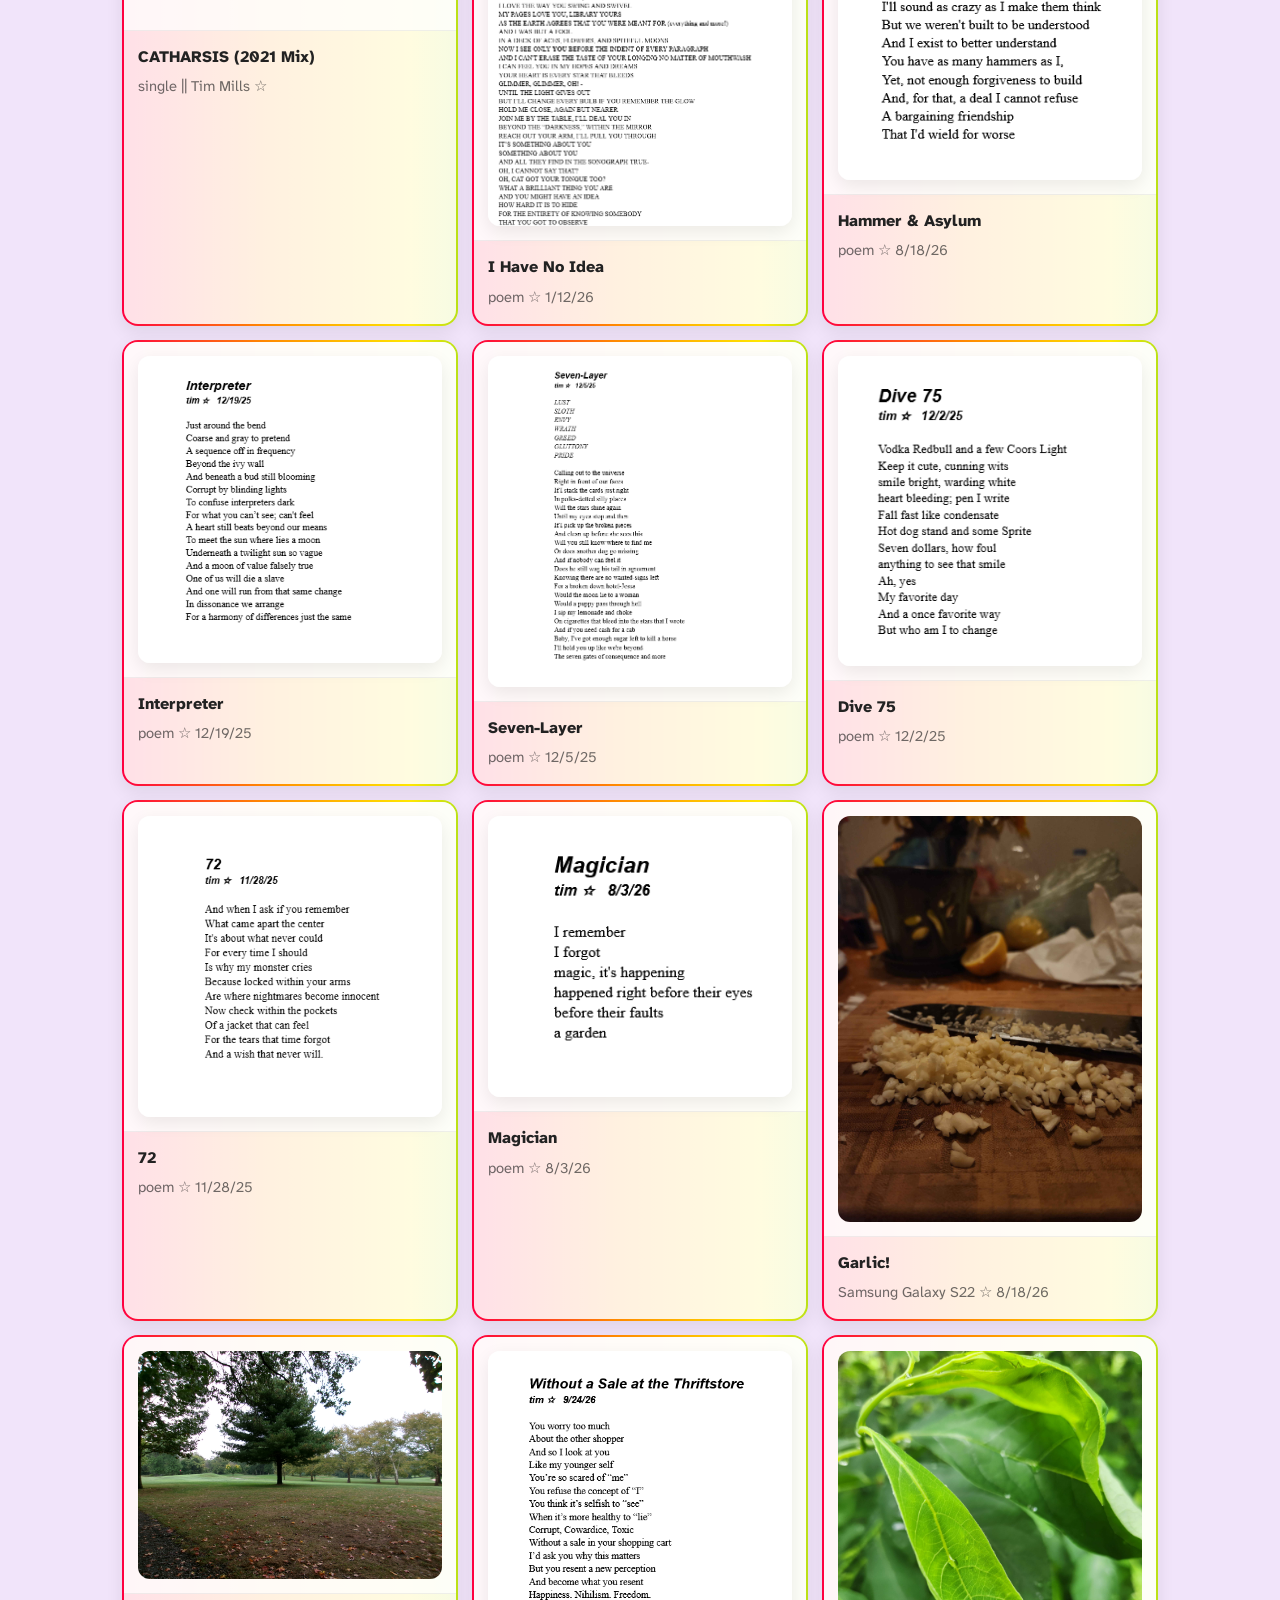
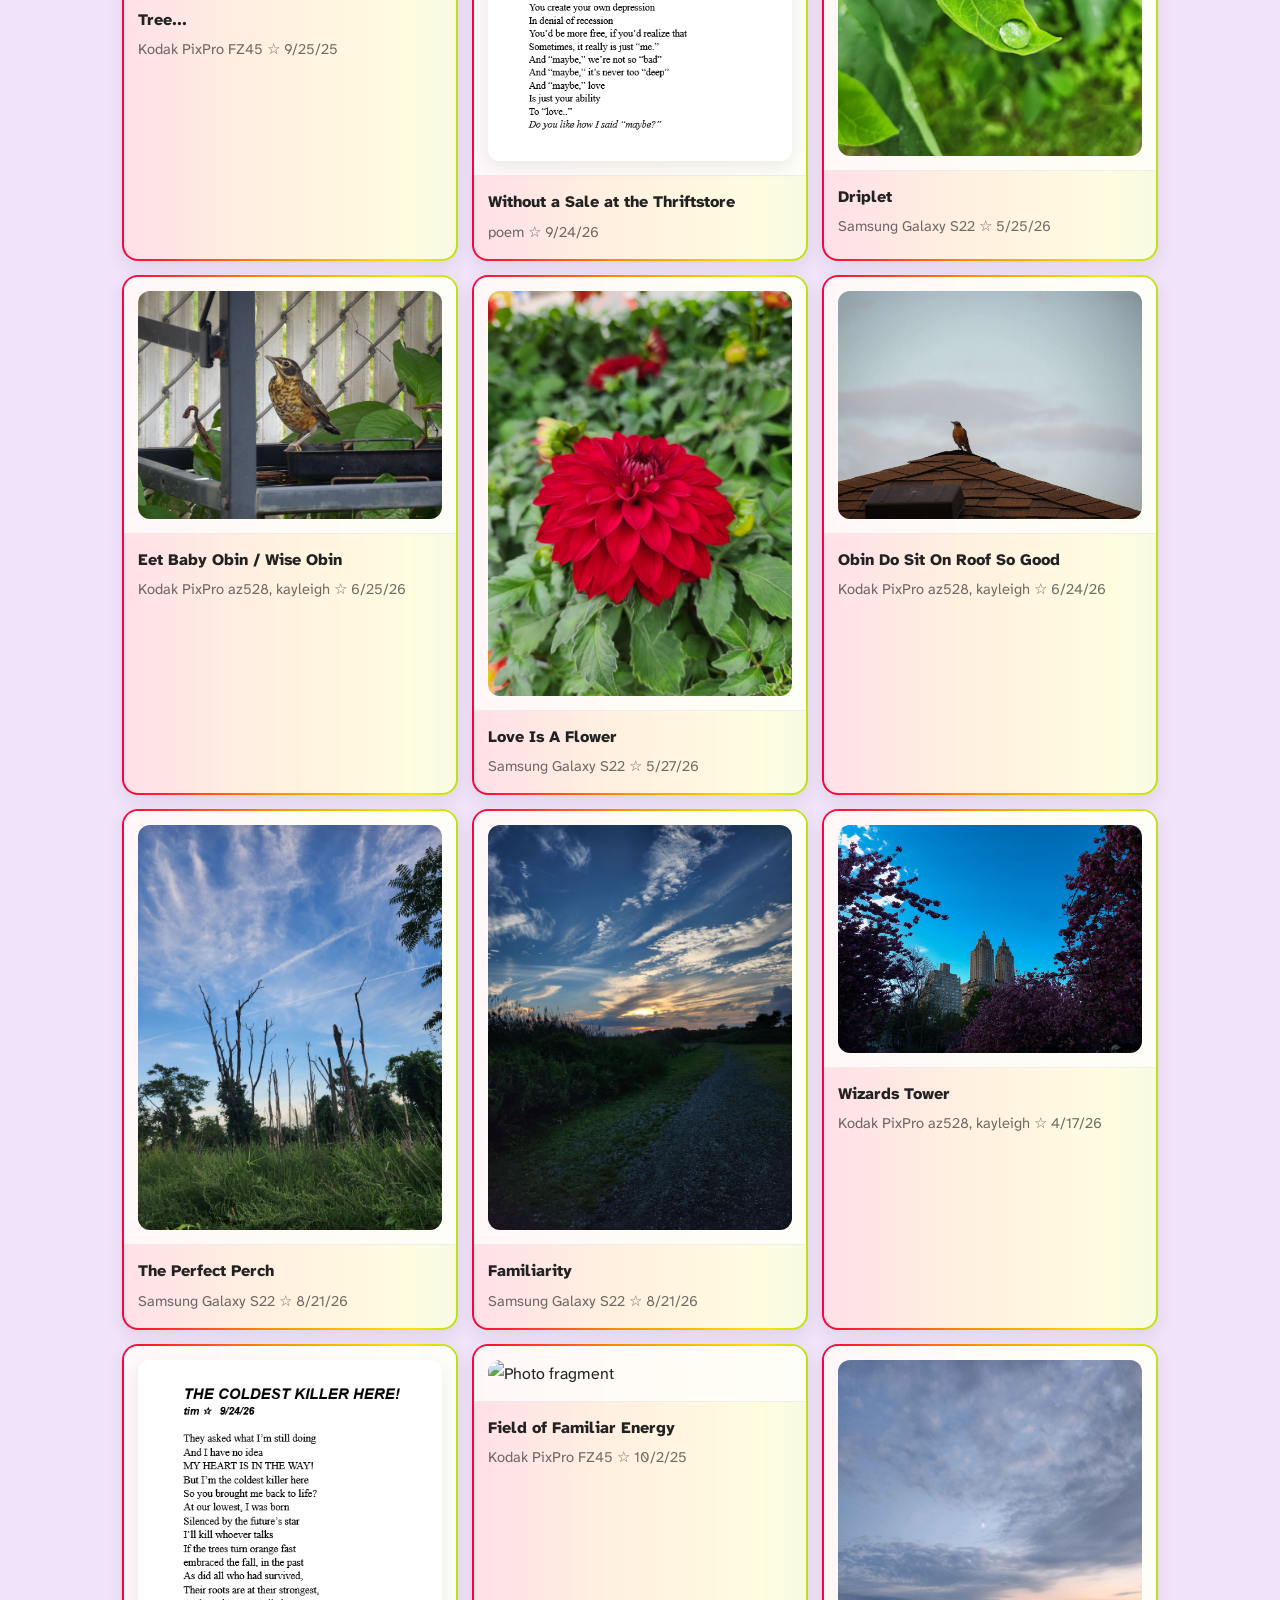
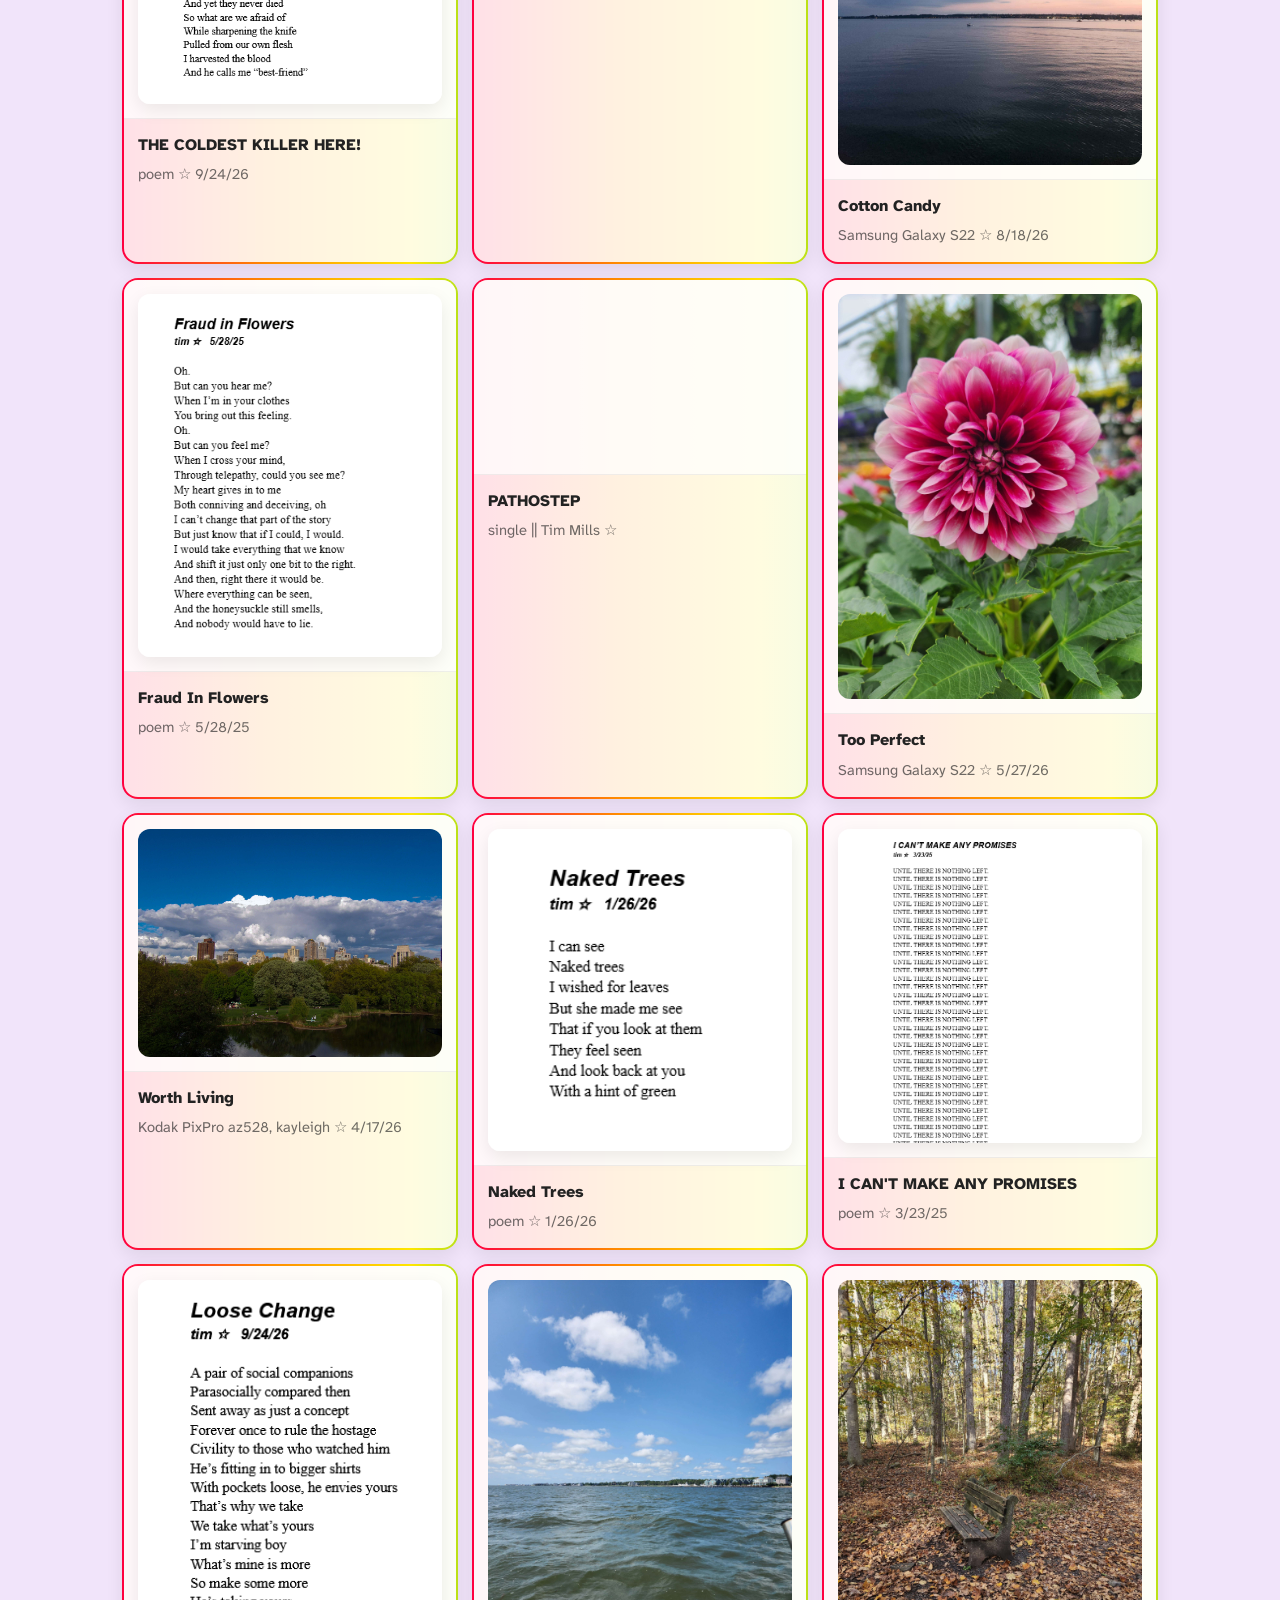
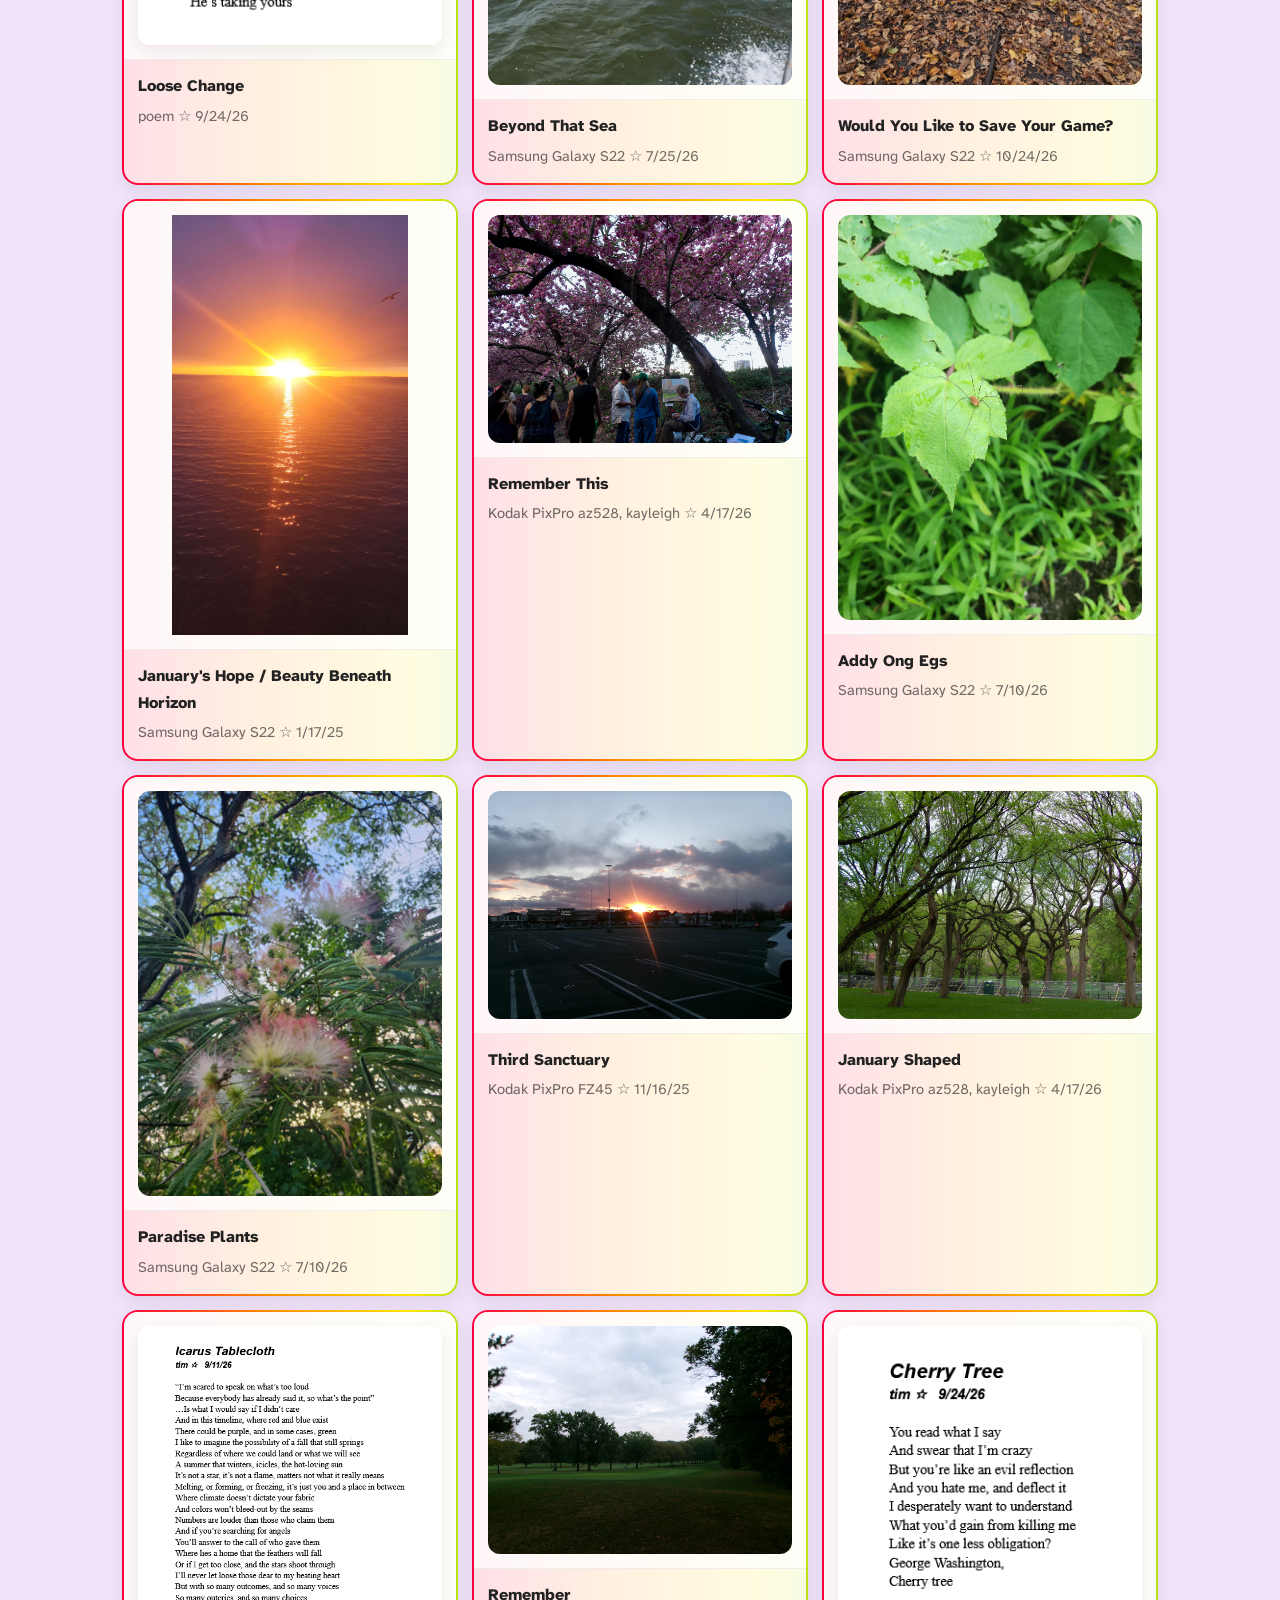
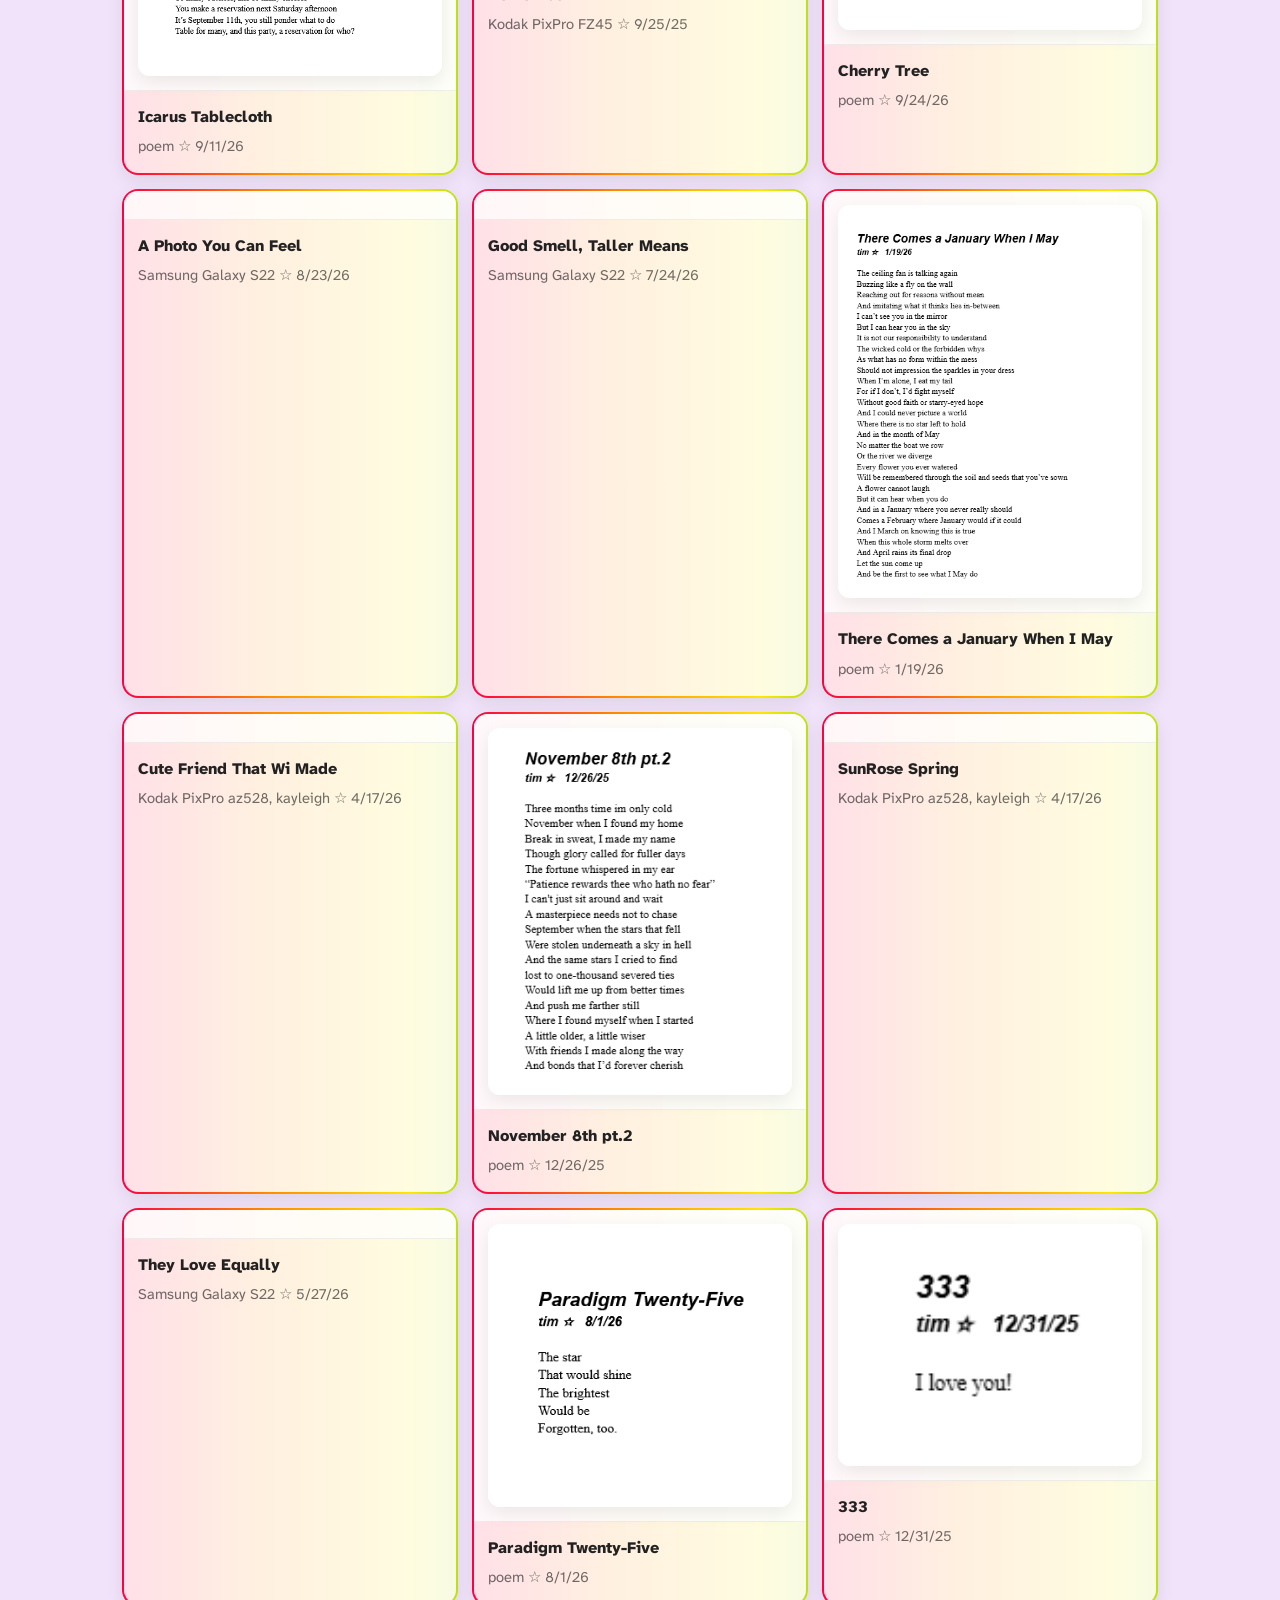
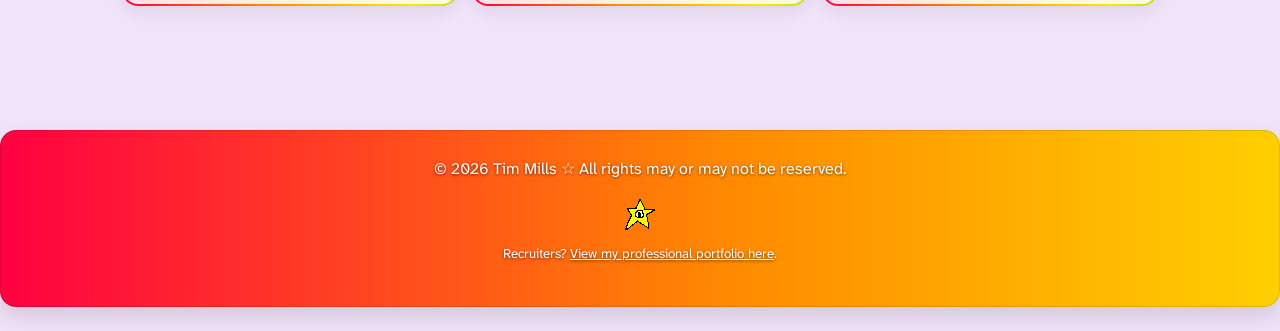
==== commit a6a8107d: "dates corrected!" ====
--- a/html/art.html
+++ b/html/art.html
@@ -464,7 +464,7 @@
           </div>
         </a>
       </article>
-      <article class="frag-card frag-photo" data-type="photo" data-hidden="false" data-date="2026-10-02" data-creator="tim">
+      <article class="frag-card frag-photo" data-type="photo" data-hidden="false" data-date="2025-10-02" data-creator="tim">
         <a class="frag-open" href="../images/PHOTOGRAPHY/10225(3).JPG" data-kind="image" data-title="Field of Familiar Energy" data-sub="photo ☆ Taken with your BEST_FRIEND!">
           <div class="frag-media">
             <img loading="lazy" src="../images/PHOTOGRAPHY/10225(3).JPG" alt="Photo fragment" class="frag-img">
@@ -475,7 +475,7 @@
           </div>
         </a>
       </article>
-      <article class="frag-card frag-photo" data-type="photo" data-hidden="false" data-date="2026-10-03" data-creator="tim">
+      <article class="frag-card frag-photo" data-type="photo" data-hidden="false" data-date="2025-10-03" data-creator="tim">
         <a class="frag-open" href="../images/PHOTOGRAPHY/10325.JPG" data-kind="image" data-title="Beyond The Sea" data-sub="photo ☆ Taken on a FERRY!">
           <div class="frag-media">
             <img loading="lazy" src="../images/PHOTOGRAPHY/10325.JPG" alt="Photo fragment" class="frag-img">
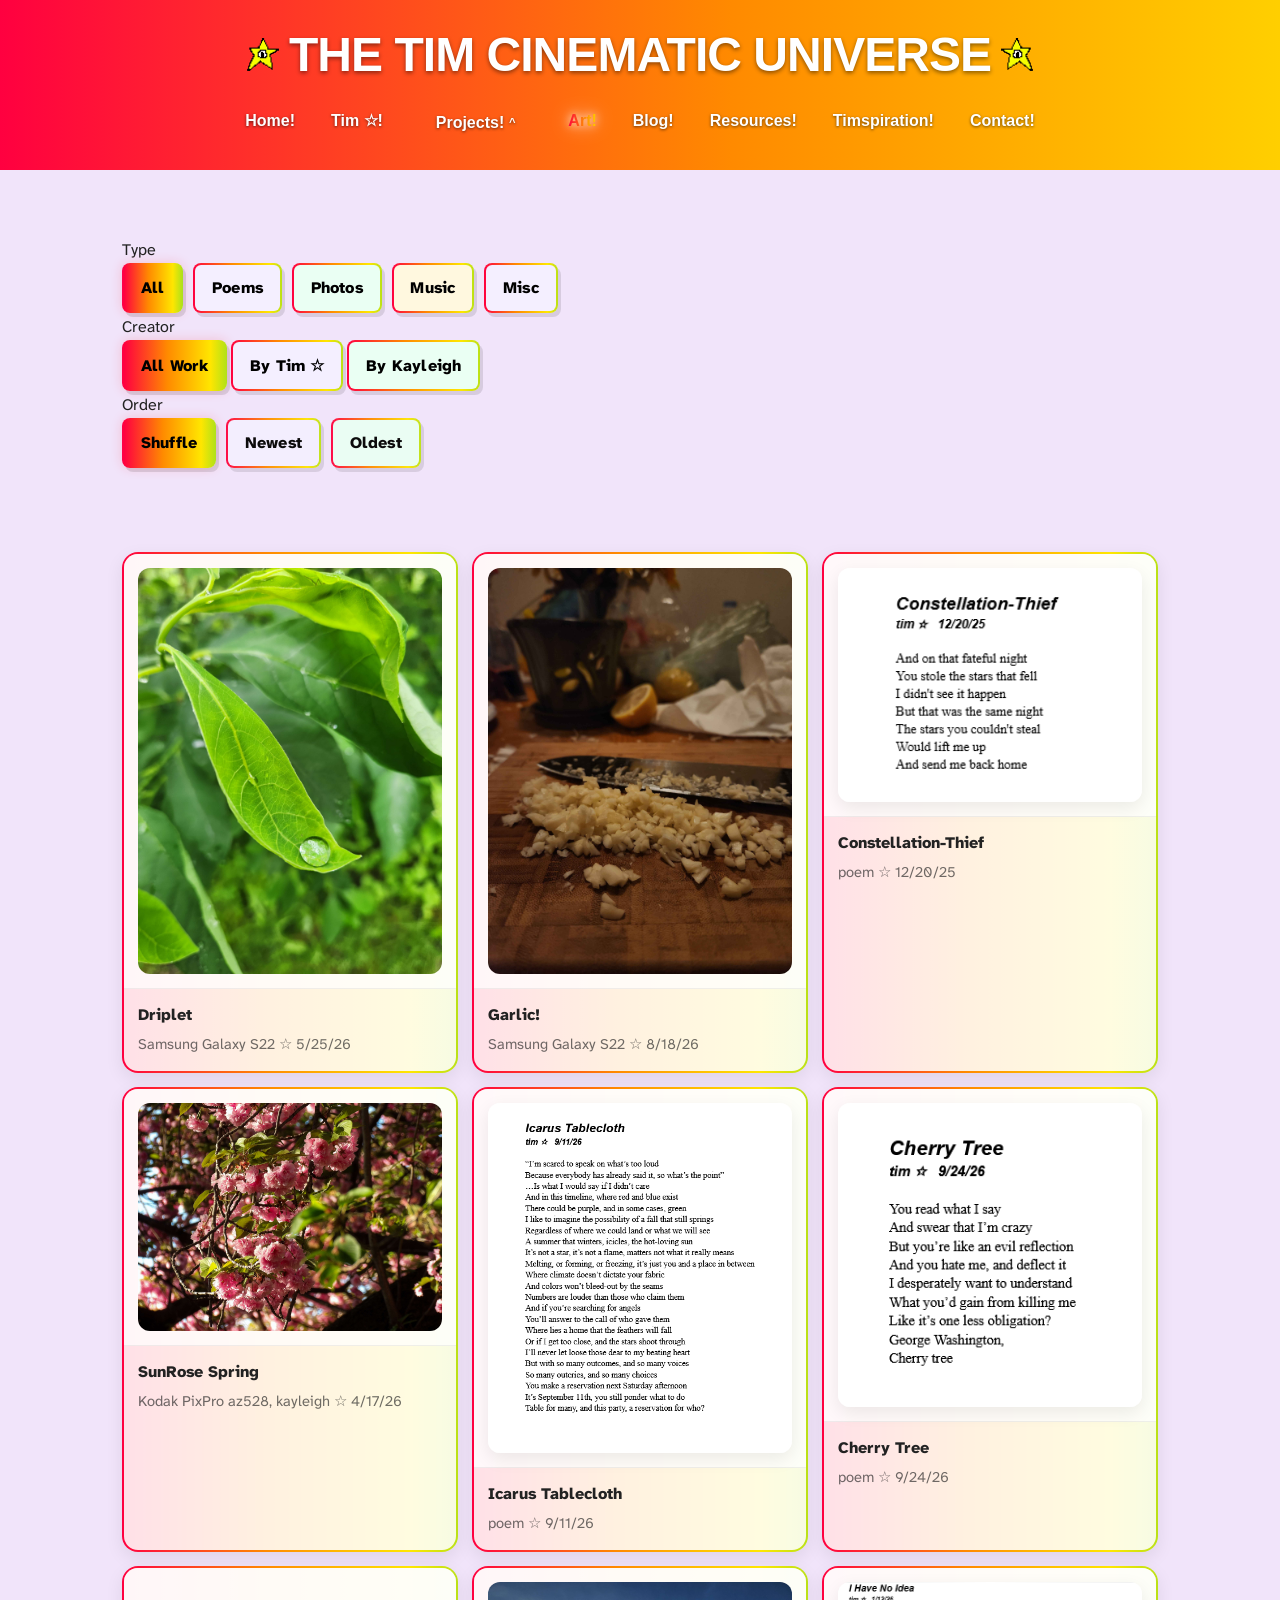
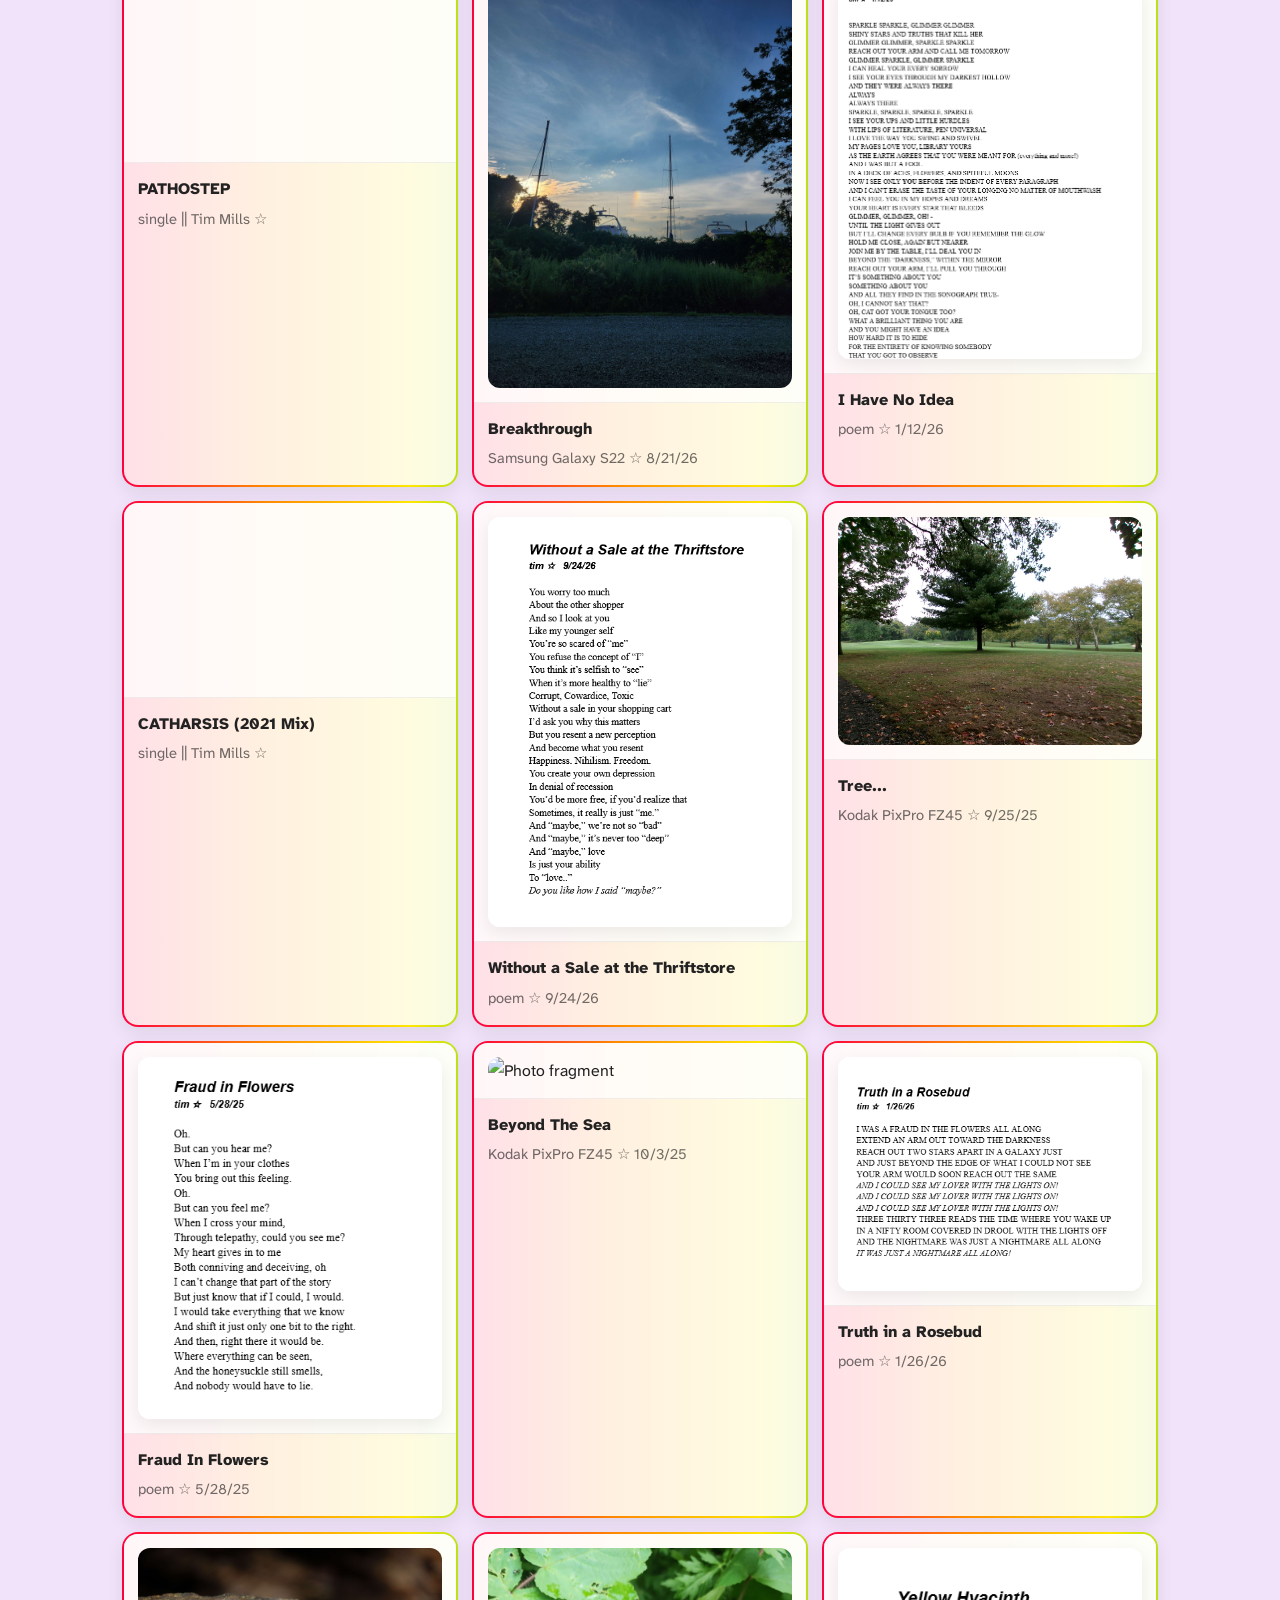
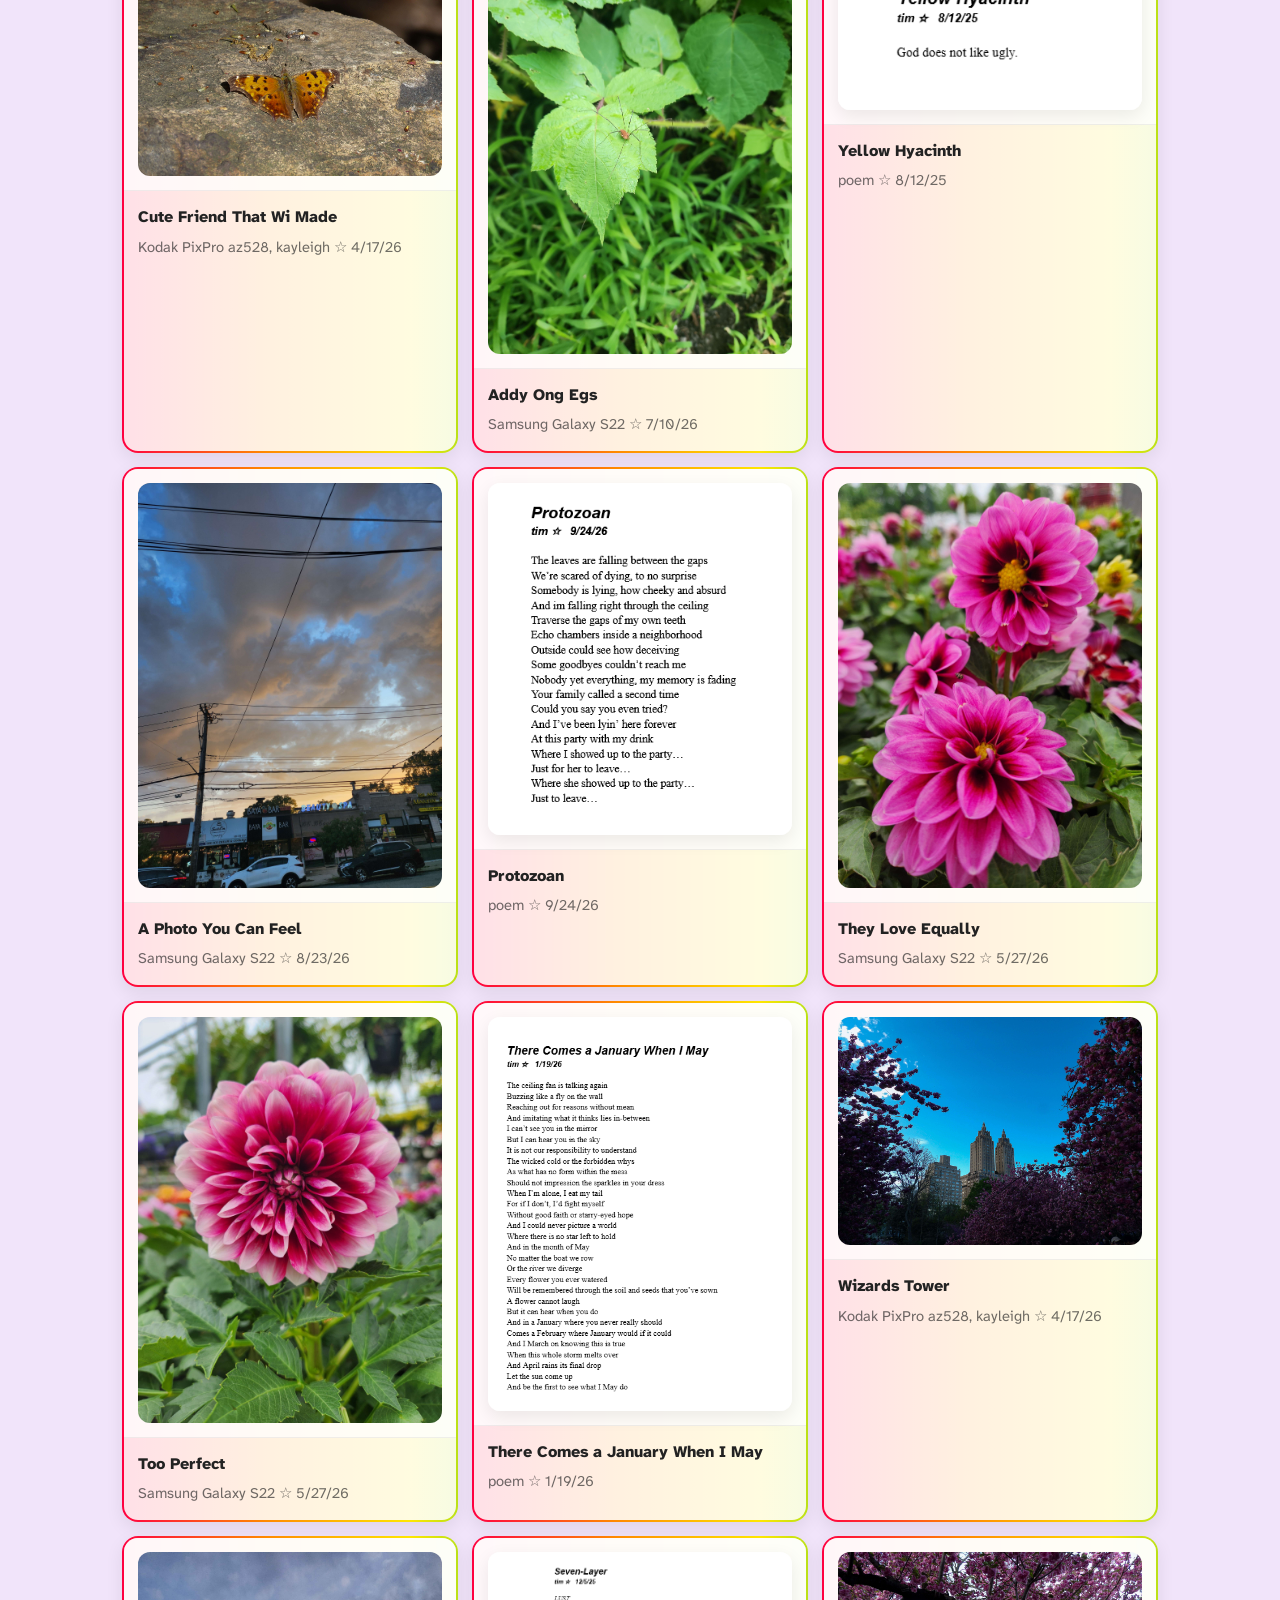
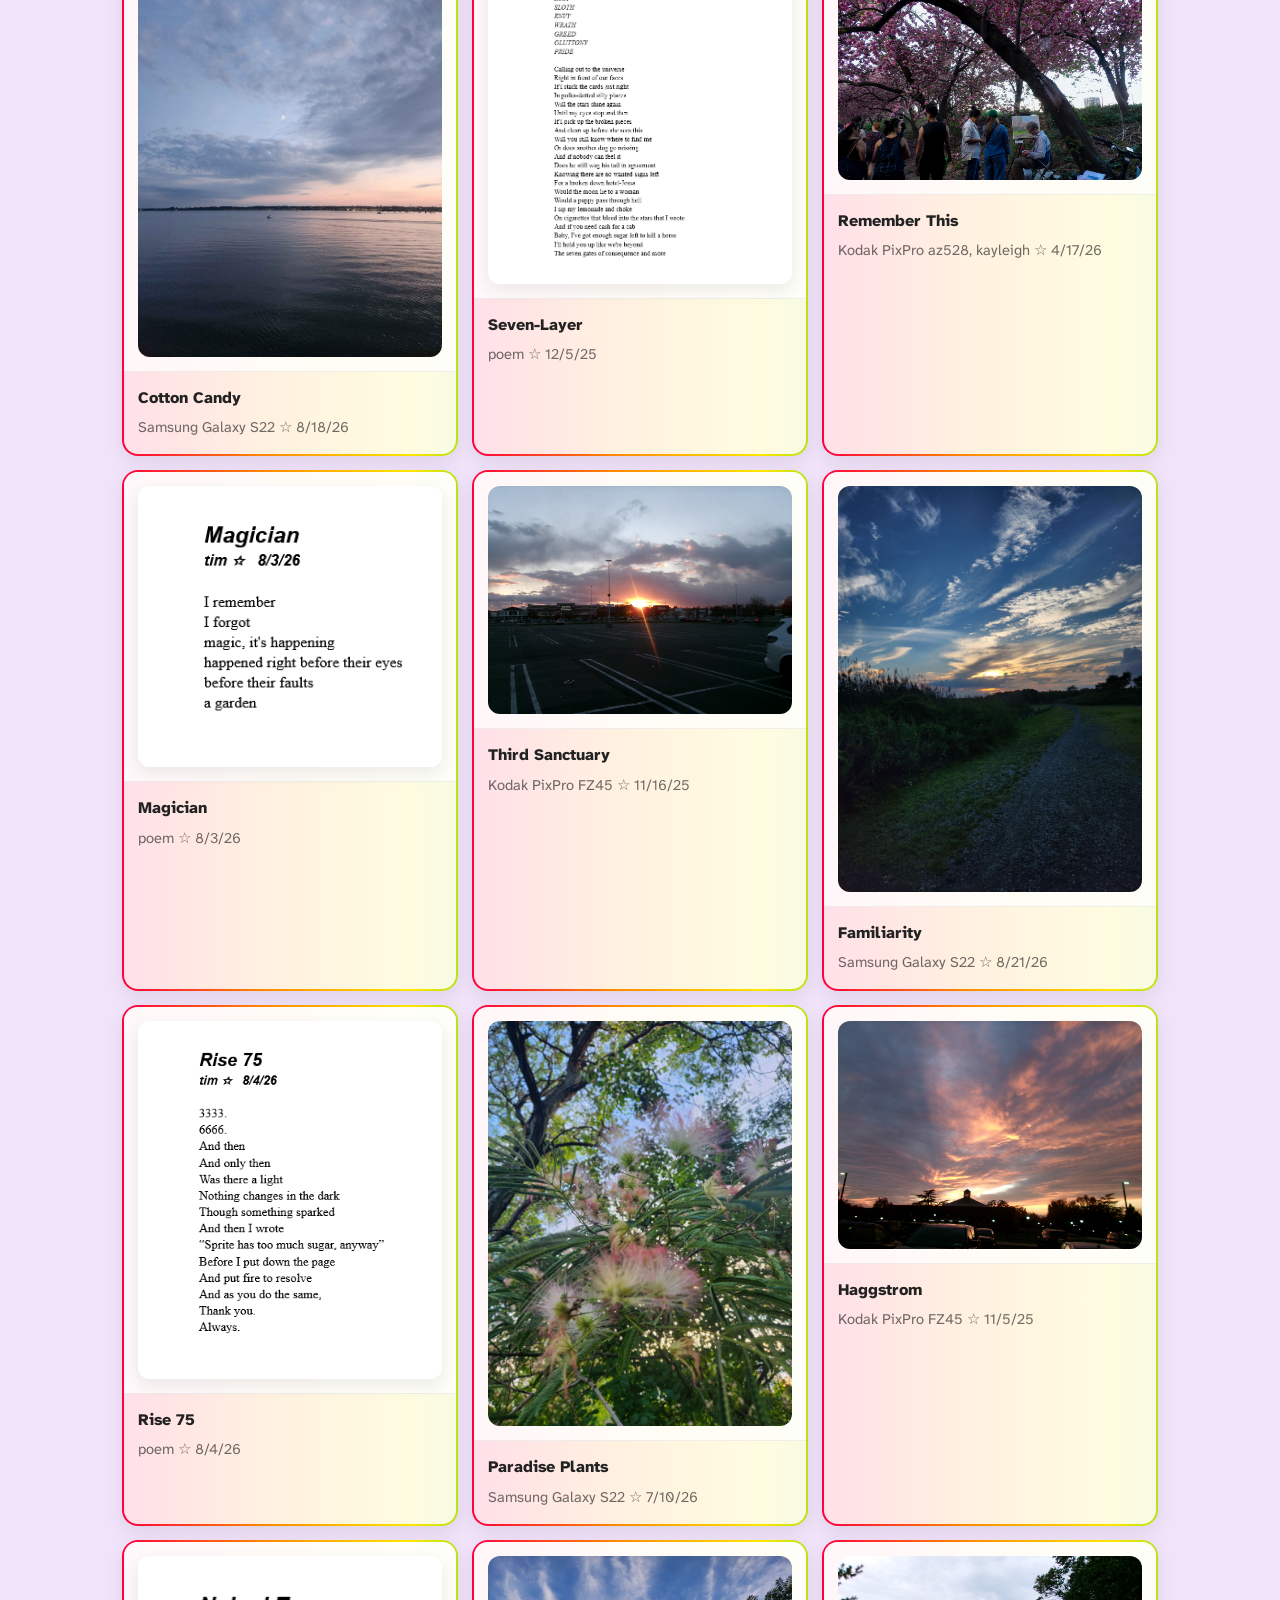
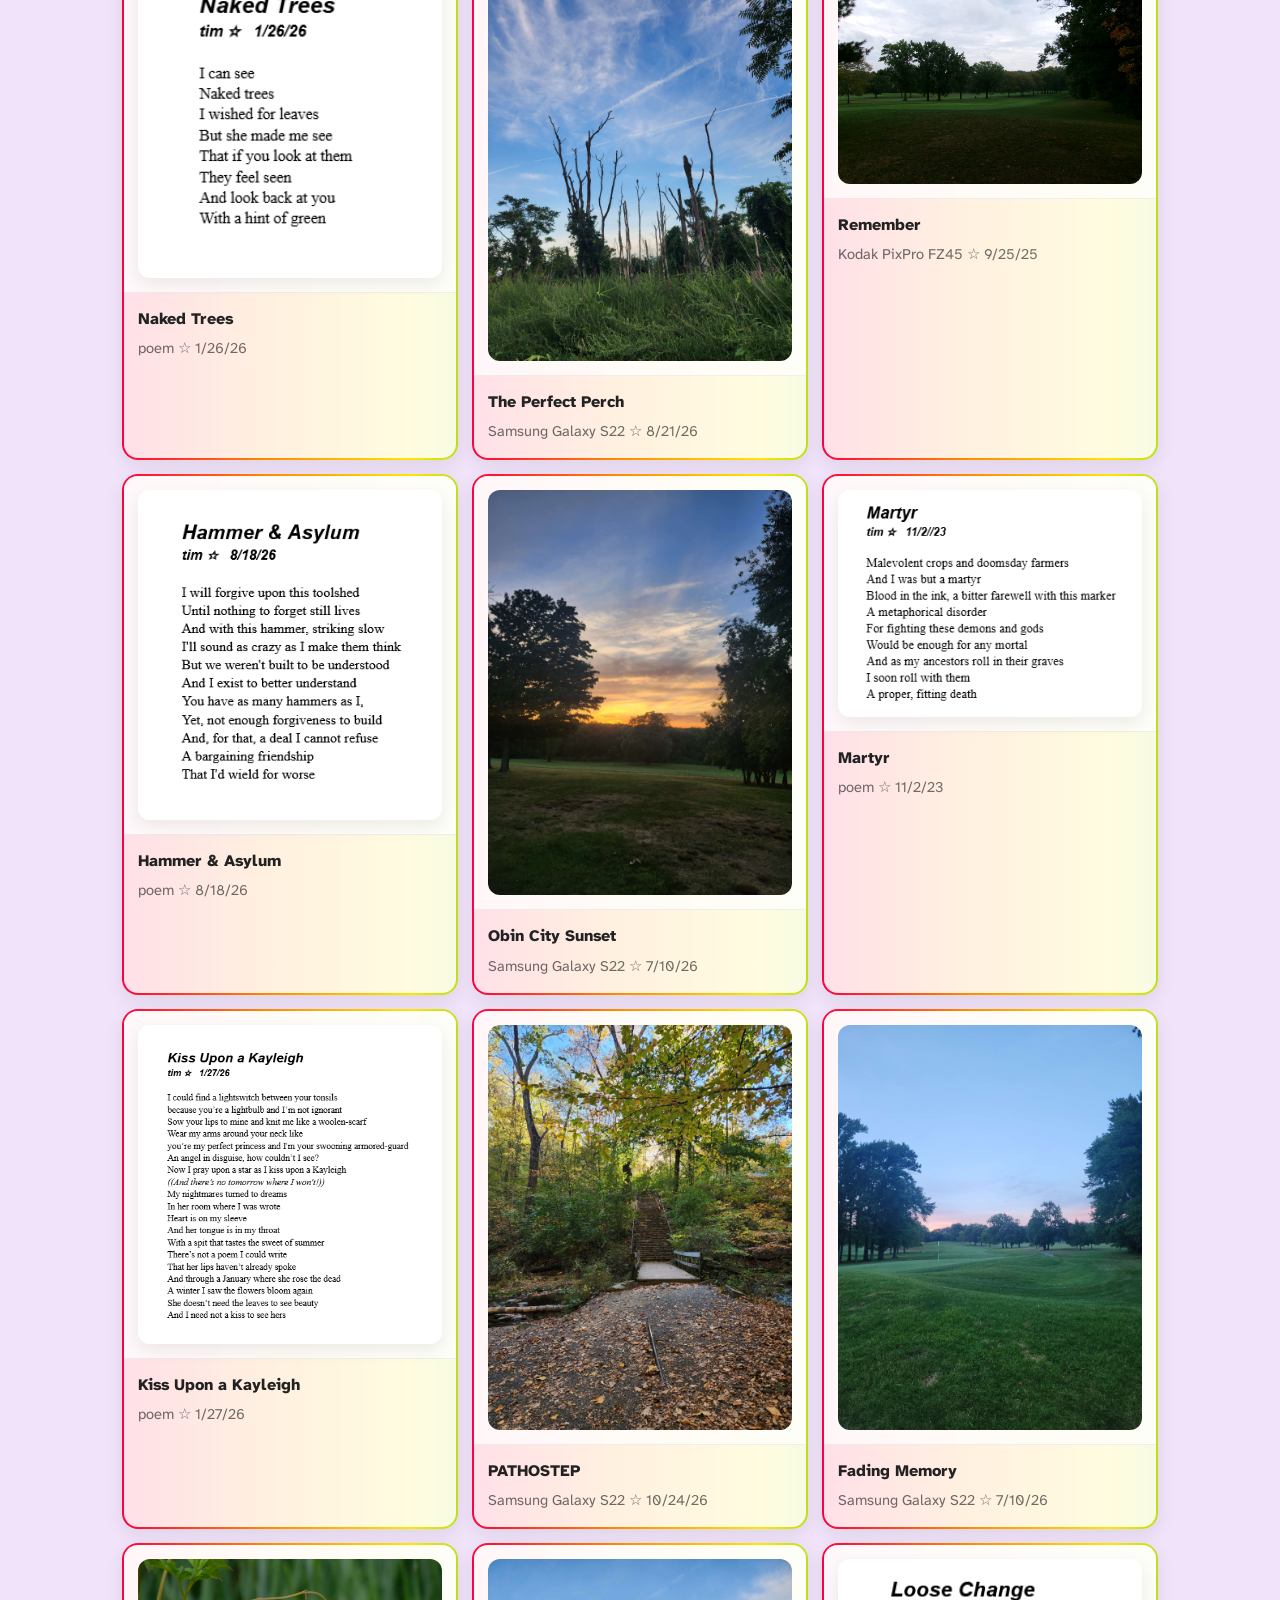
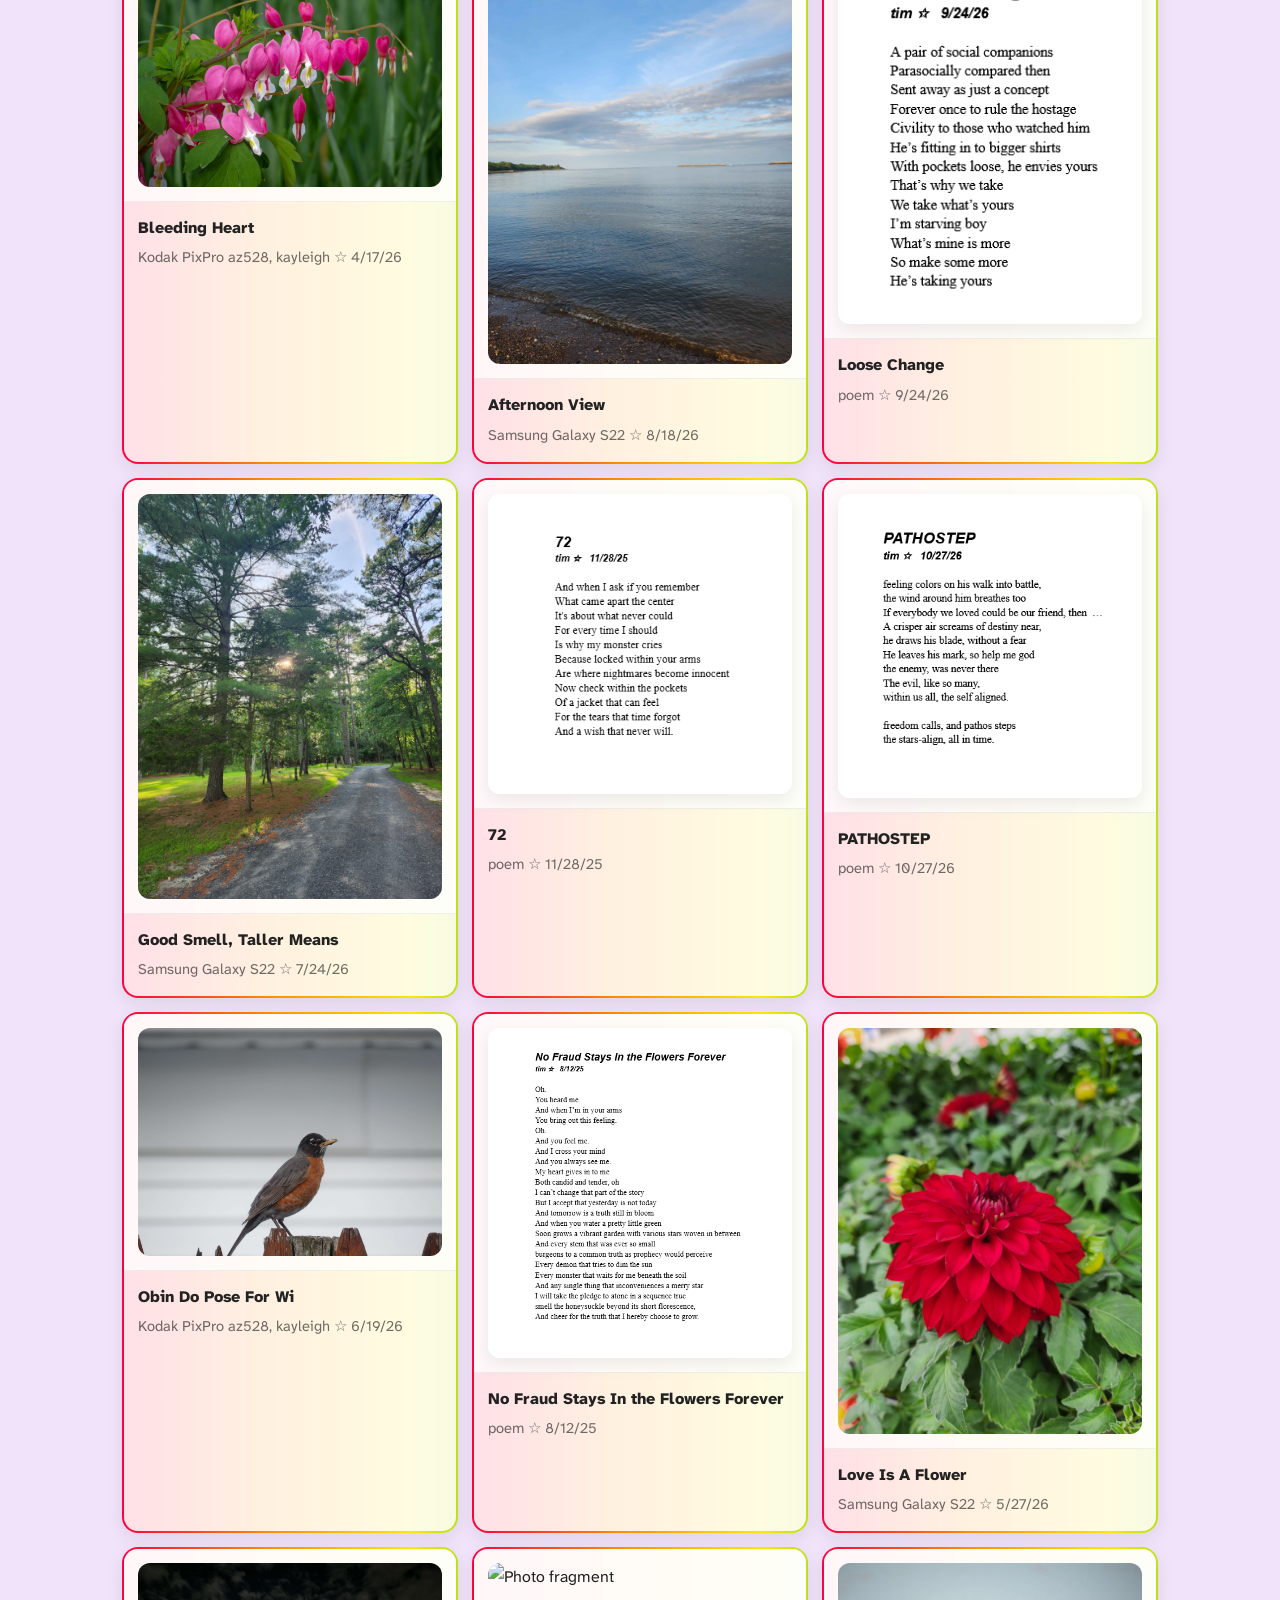
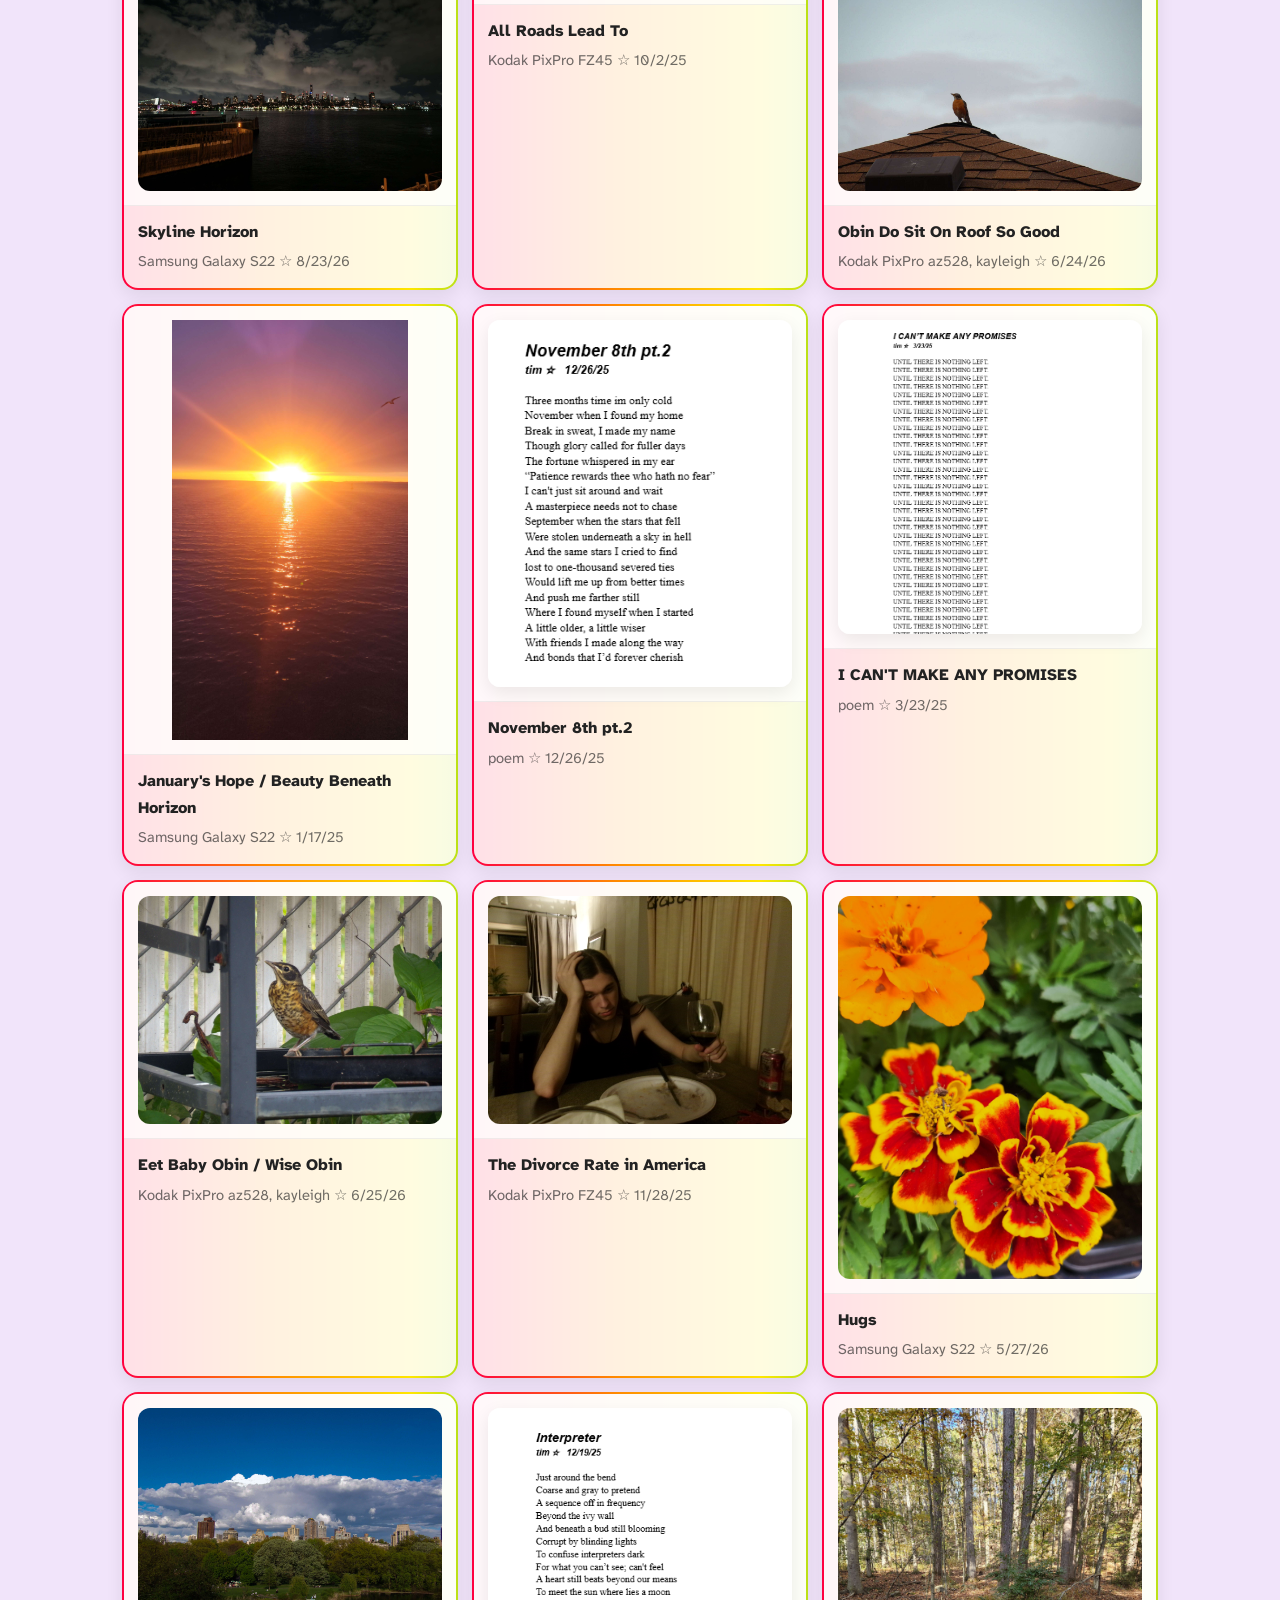
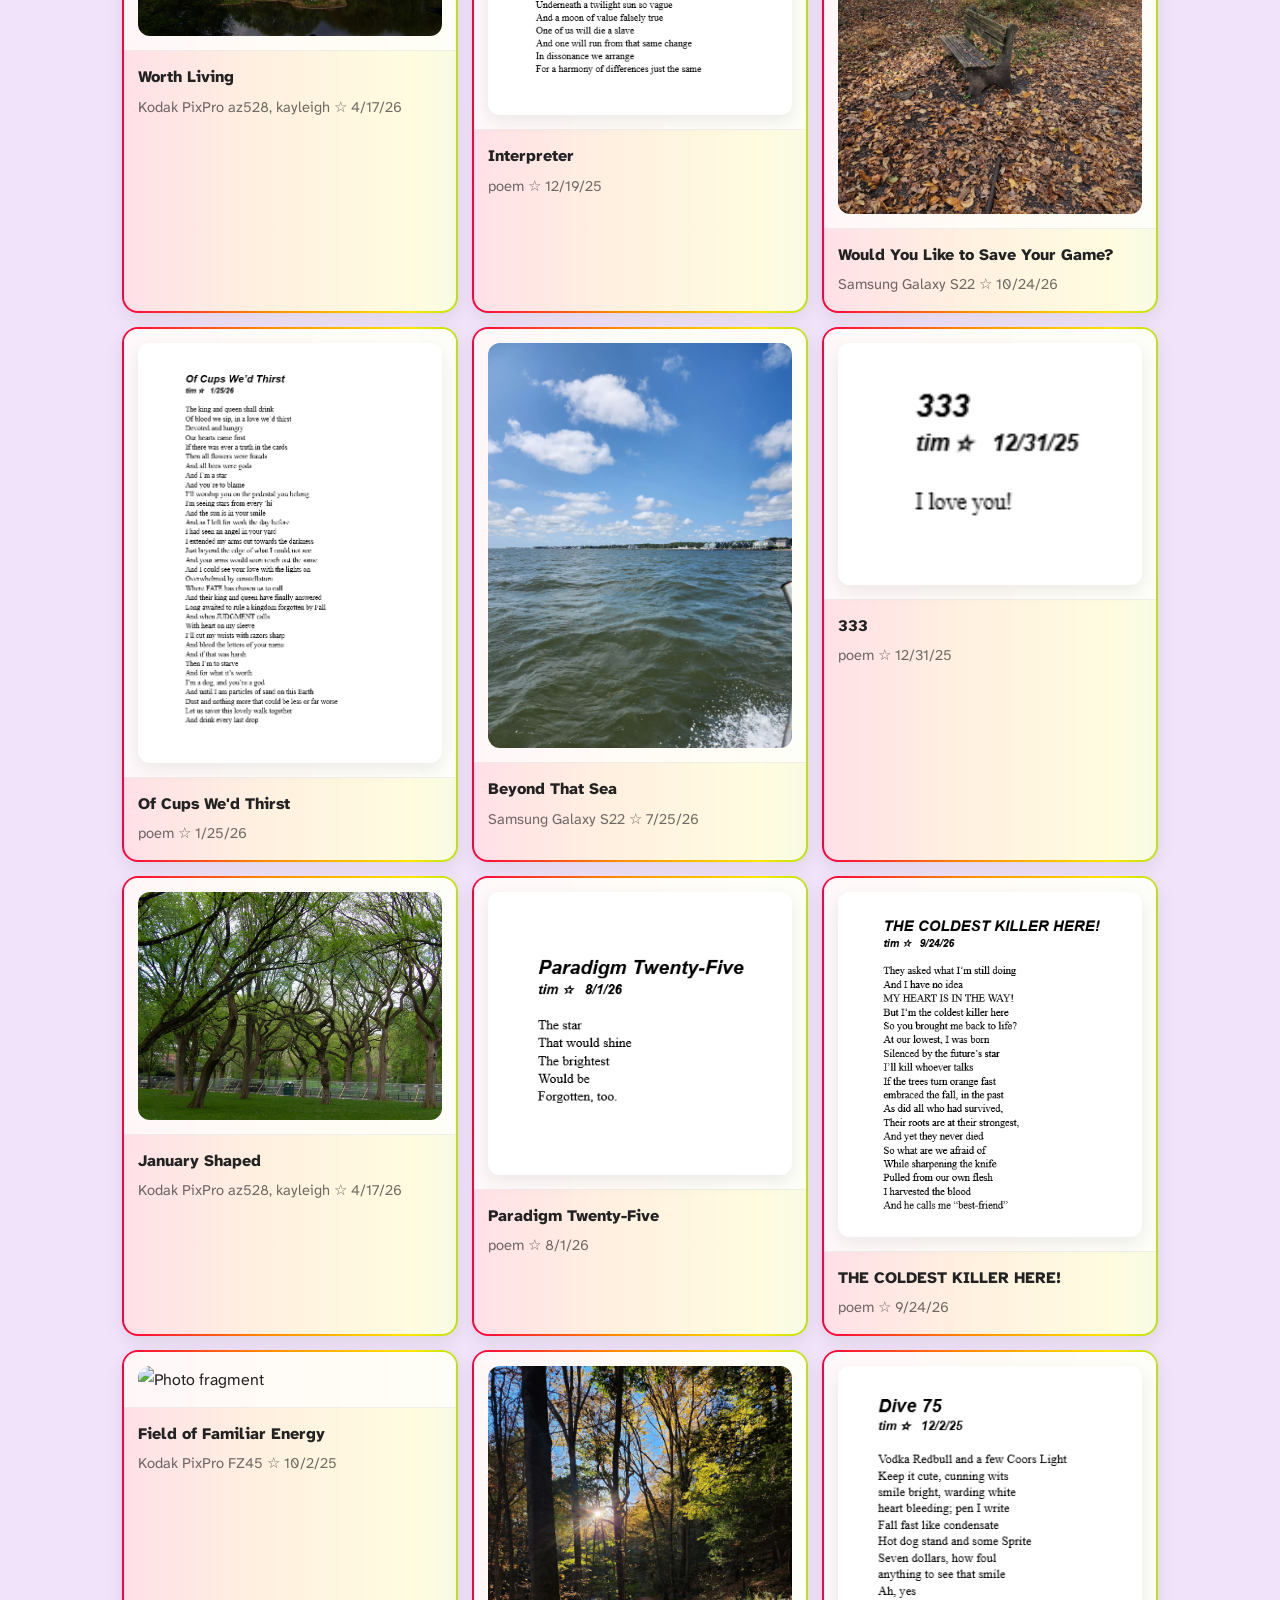
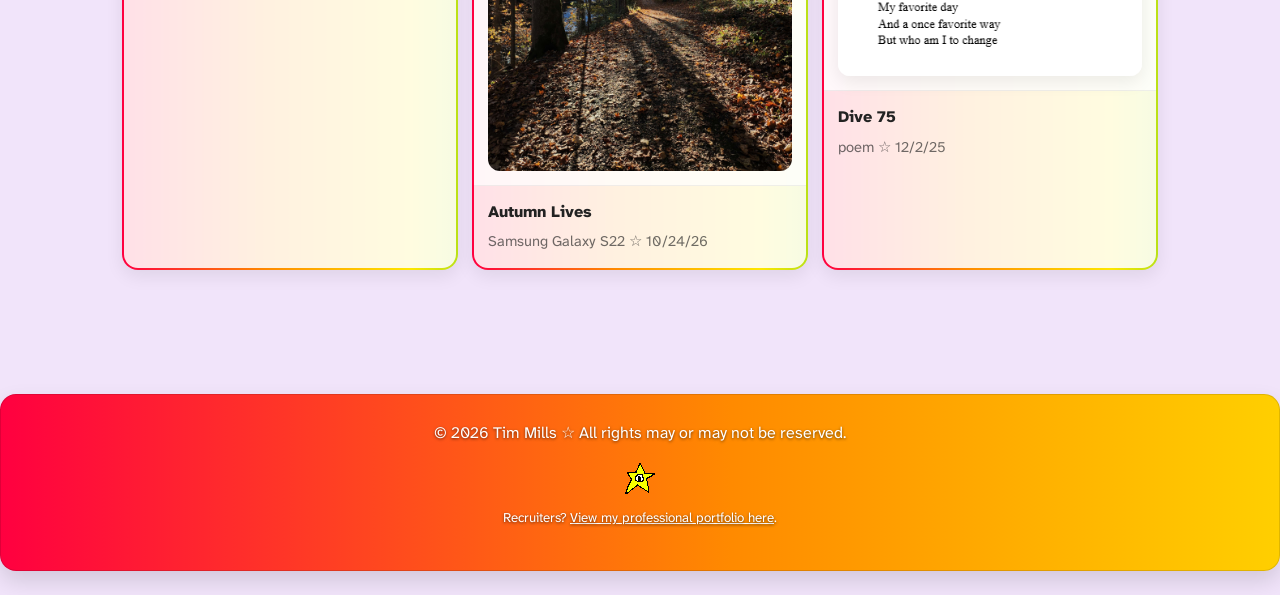
==== commit 4a6df1e1: "last one; orientation" ====
--- a/html/art.html
+++ b/html/art.html
@@ -464,6 +464,17 @@
           </div>
         </a>
       </article>
+      <article class="frag-card frag-photo" data-type="photo" data-hidden="false" data-date="2026-10-24" data-creator="tim">
+        <a class="frag-open" href="../images/PHOTOGRAPHY/PATHOSTEP!.jpg" data-kind="image" data-title="PATHOSTEP" data-sub="photo ☆ Taken at a place you won't forget!">
+          <div class="frag-media">
+            <img loading="lazy" src="../images/PHOTOGRAPHY/PATHOSTEP!.jpg" alt="Photo fragment" class="frag-img">
+          </div>
+          <div class="frag-meta">
+            <div class="frag-name">PATHOSTEP</div>
+            <div class="frag-tag">Samsung Galaxy S22 ☆ 10/24/26 </div>
+          </div>
+        </a>
+      </article>
       <article class="frag-card frag-photo" data-type="photo" data-hidden="false" data-date="2025-10-02" data-creator="tim">
         <a class="frag-open" href="../images/PHOTOGRAPHY/10225(3).JPG" data-kind="image" data-title="Field of Familiar Energy" data-sub="photo ☆ Taken with your BEST_FRIEND!">
           <div class="frag-media">
@@ -558,17 +569,6 @@
           <div class="frag-meta">
             <div class="frag-name">Garlic!</div>
             <div class="frag-tag">Samsung Galaxy S22 ☆ 8/18/26 </div>
-          </div>
-        </a>
-      </article>
-      <article class="frag-card frag-photo" data-type="photo" data-hidden="false" data-date="2026-10-24" data-creator="tim">
-        <a class="frag-open" href="../images/PHOTOGRAPHY/PATHOSTEP!.jpg" data-kind="image" data-title="PATHOSTEP" data-sub="photo ☆ Taken at a place you won't forget!">
-          <div class="frag-media">
-            <img loading="lazy" src="../images/PHOTOGRAPHY/PATHOSTEP!.jpg" alt="Photo fragment" class="frag-img">
-          </div>
-          <div class="frag-meta">
-            <div class="frag-name">PATHOSTEP</div>
-            <div class="frag-tag">Samsung Galaxy S22 ☆ 10/24/26 </div>
           </div>
         </a>
       </article>
